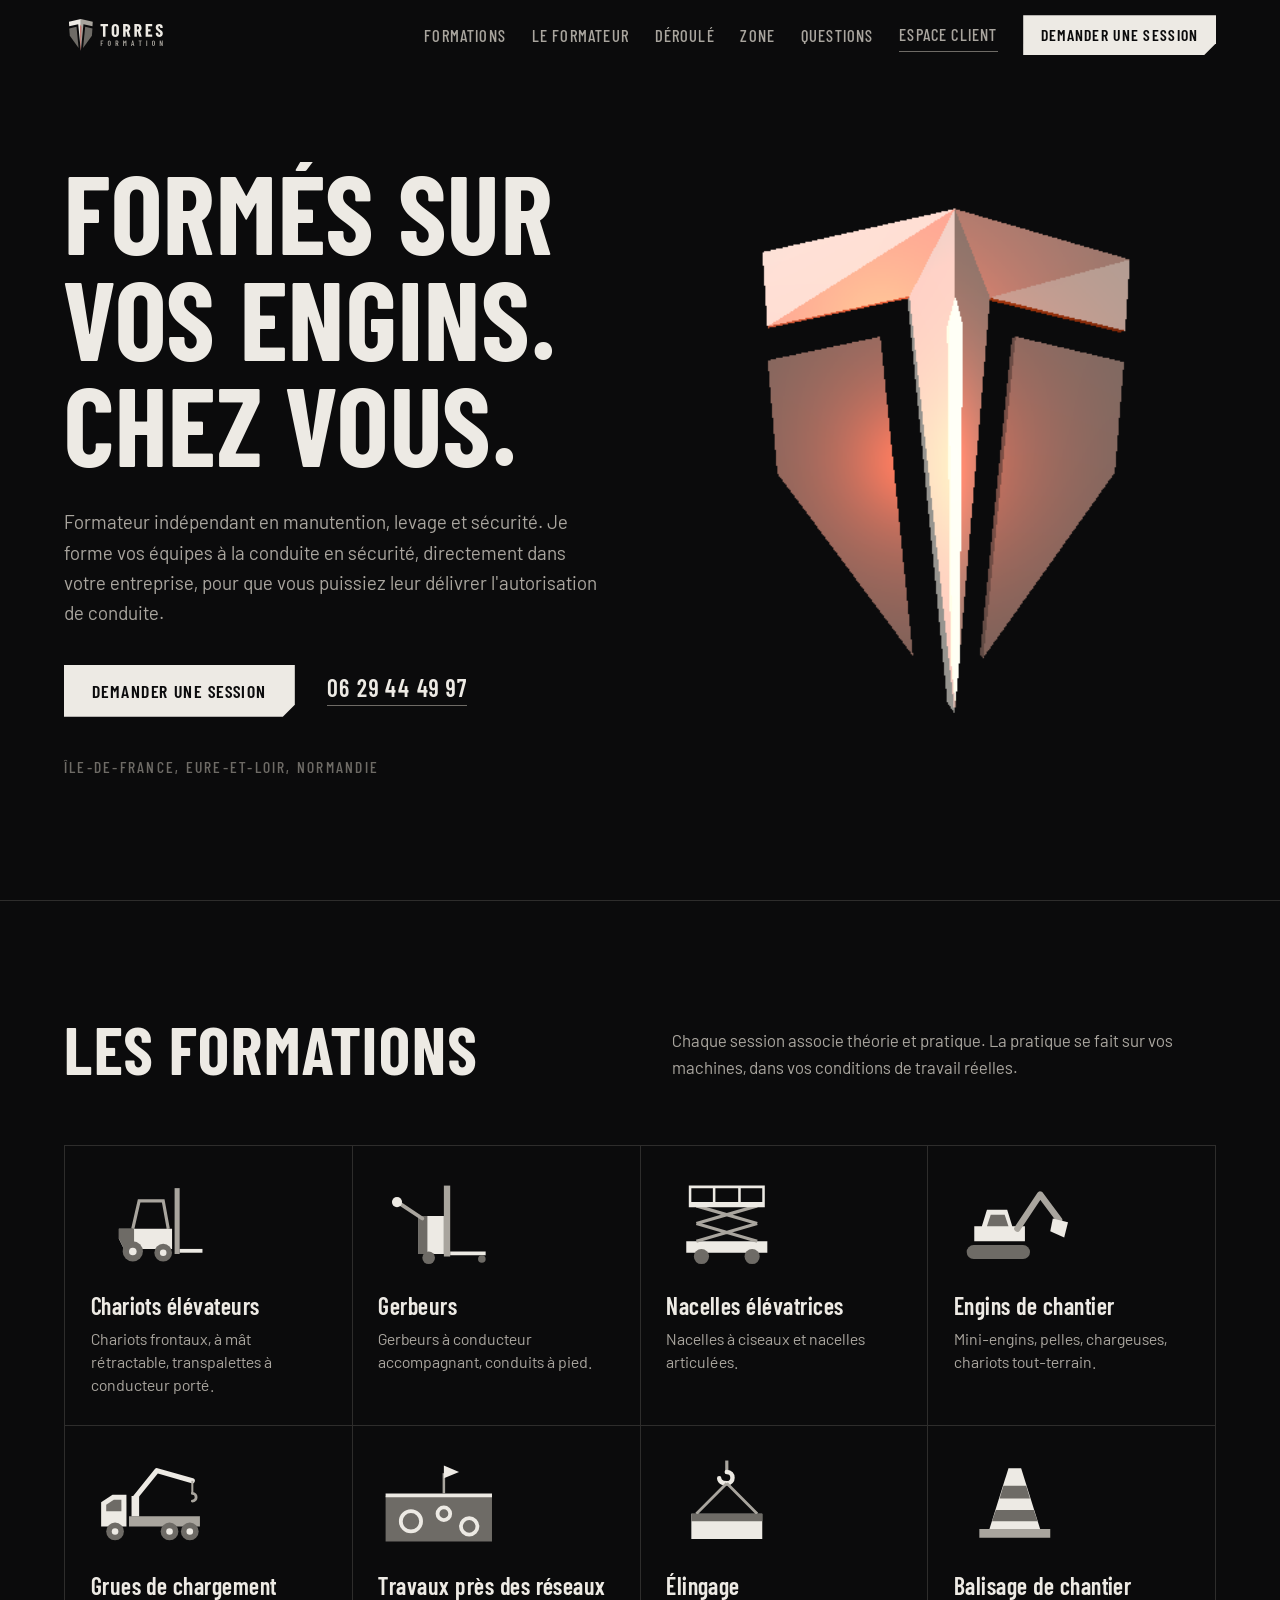
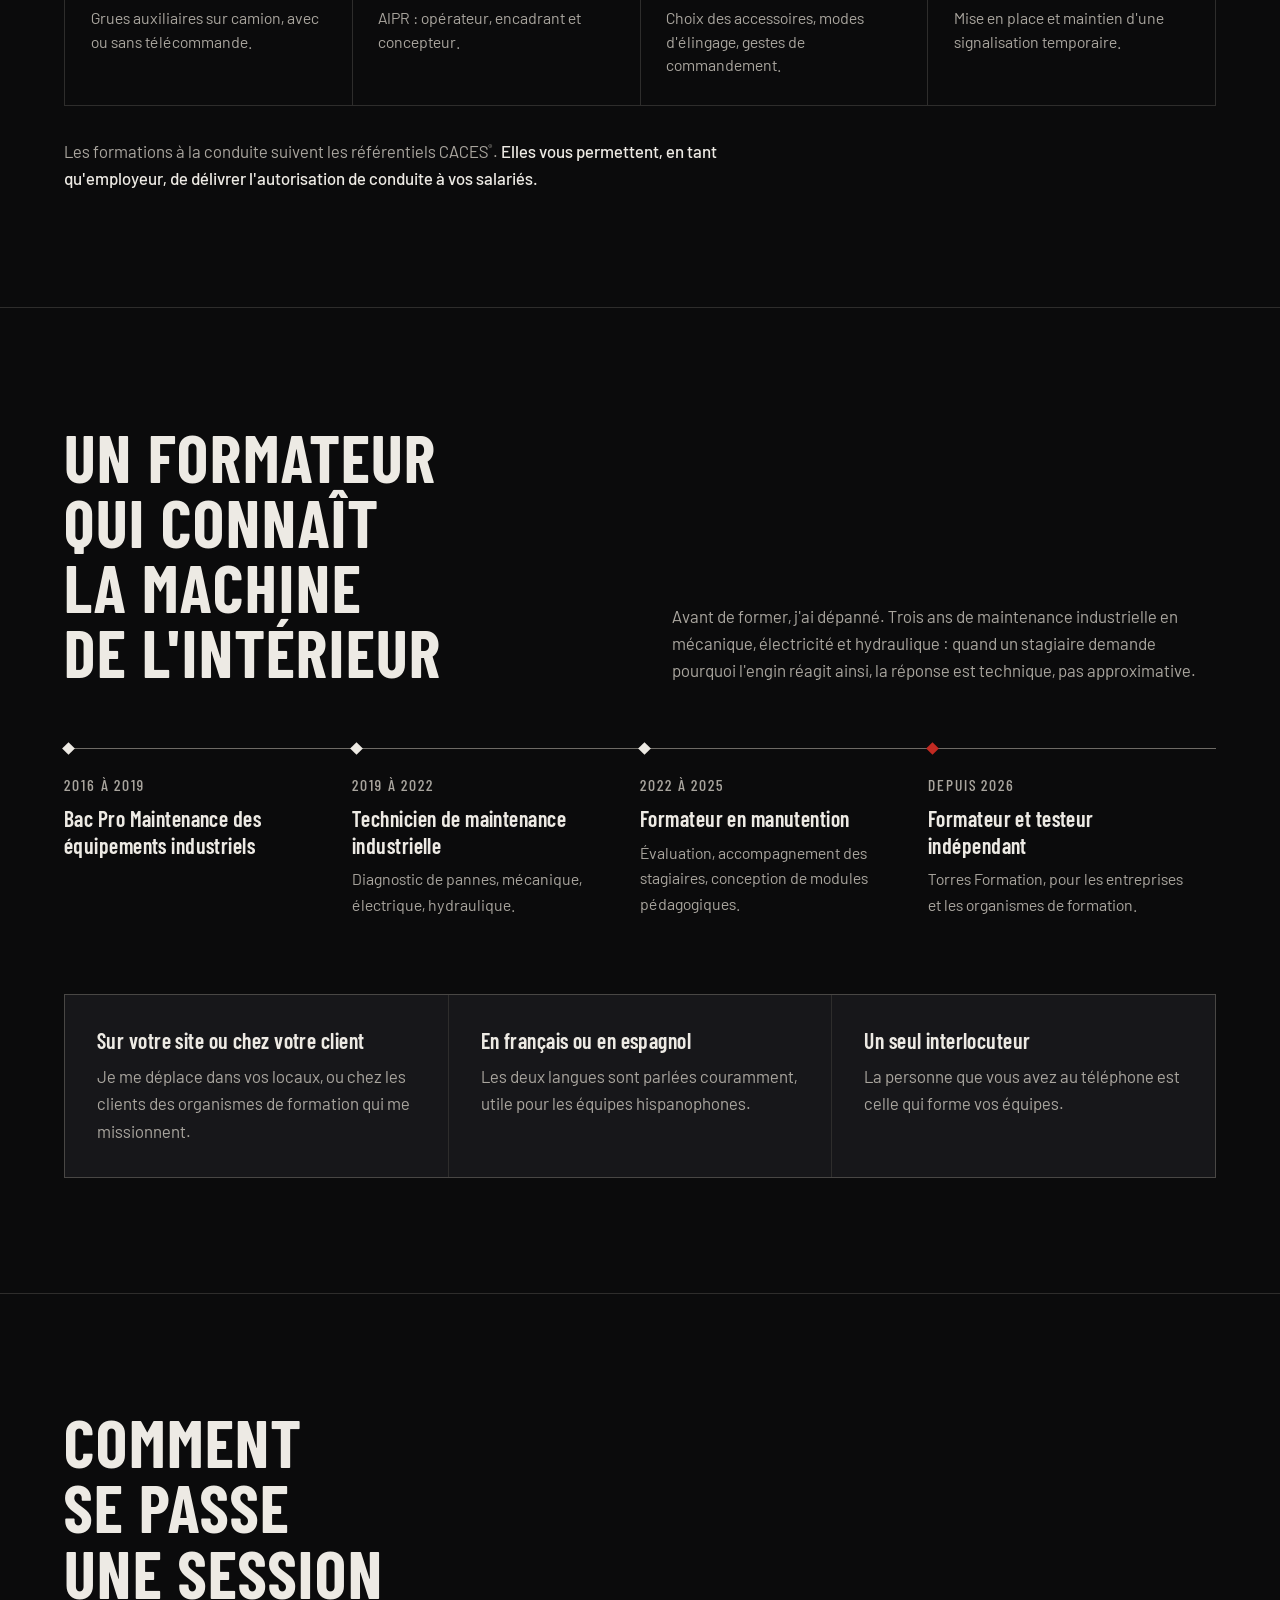
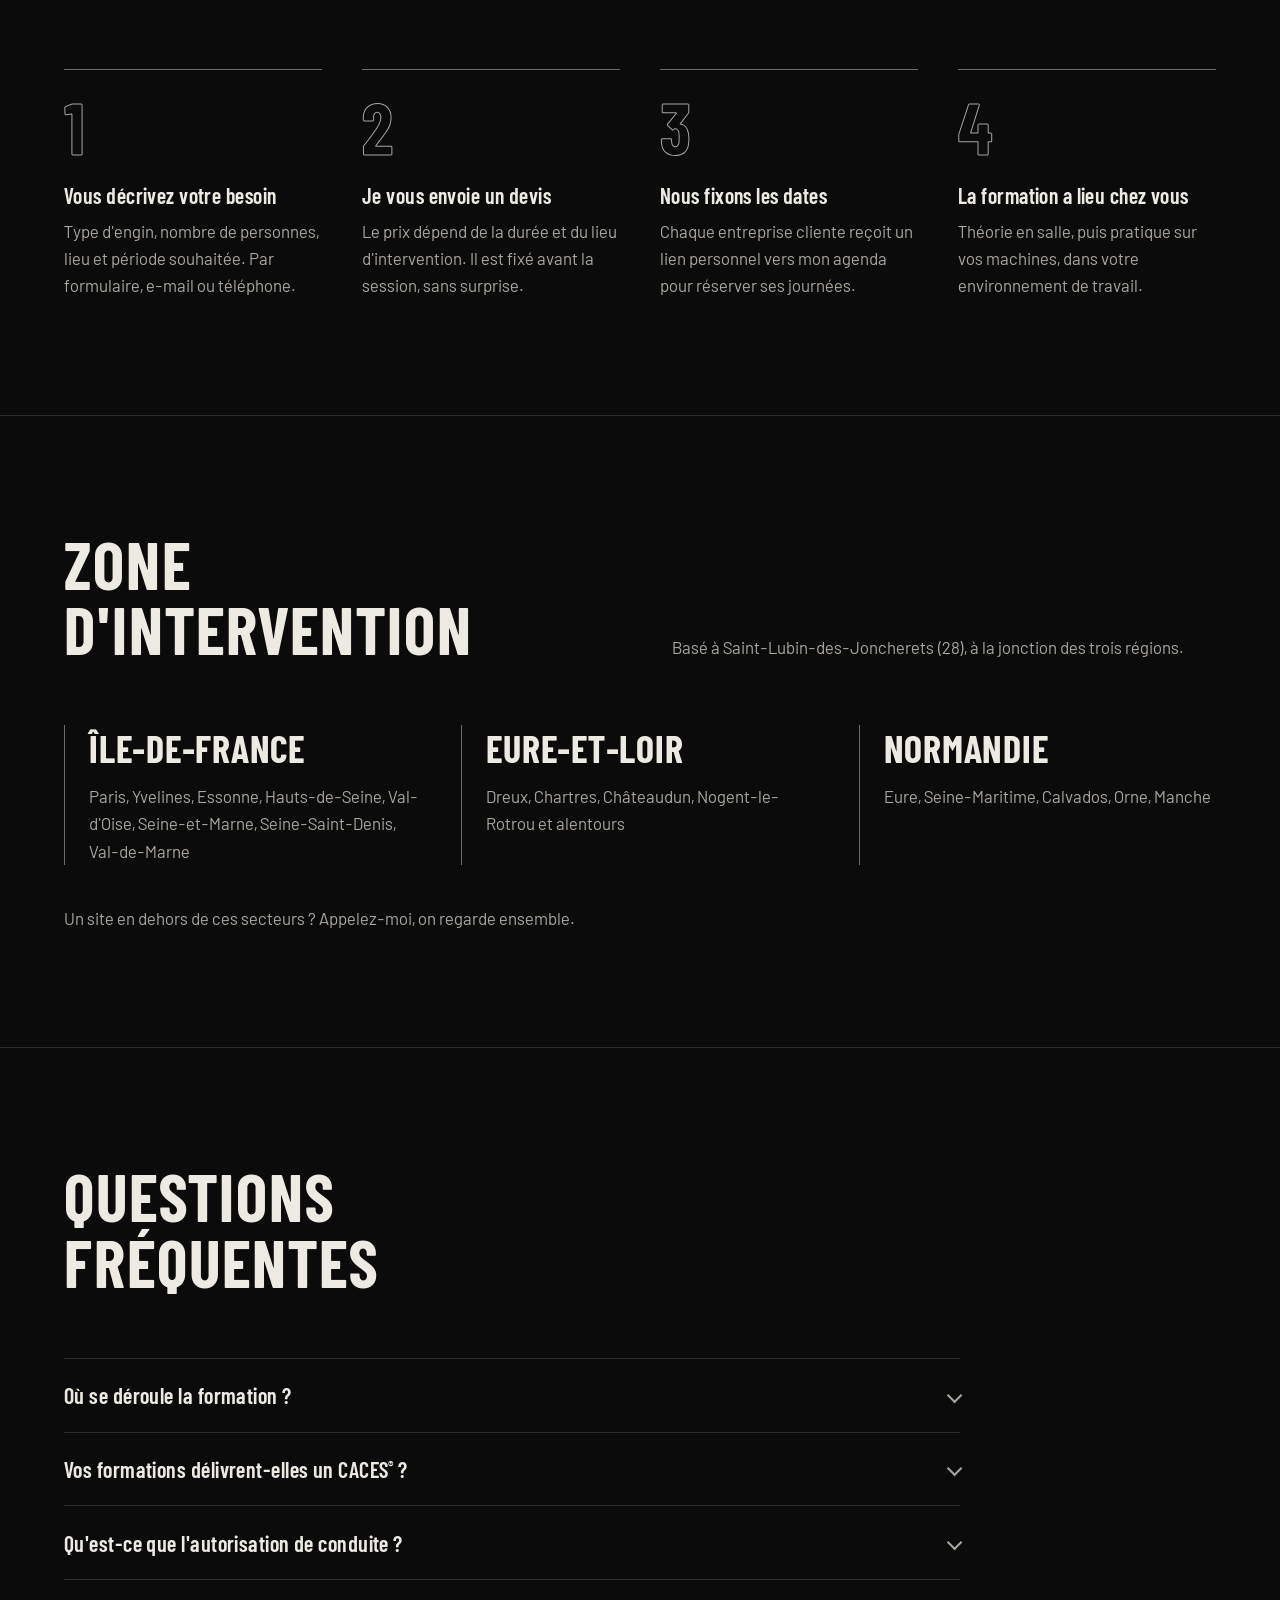
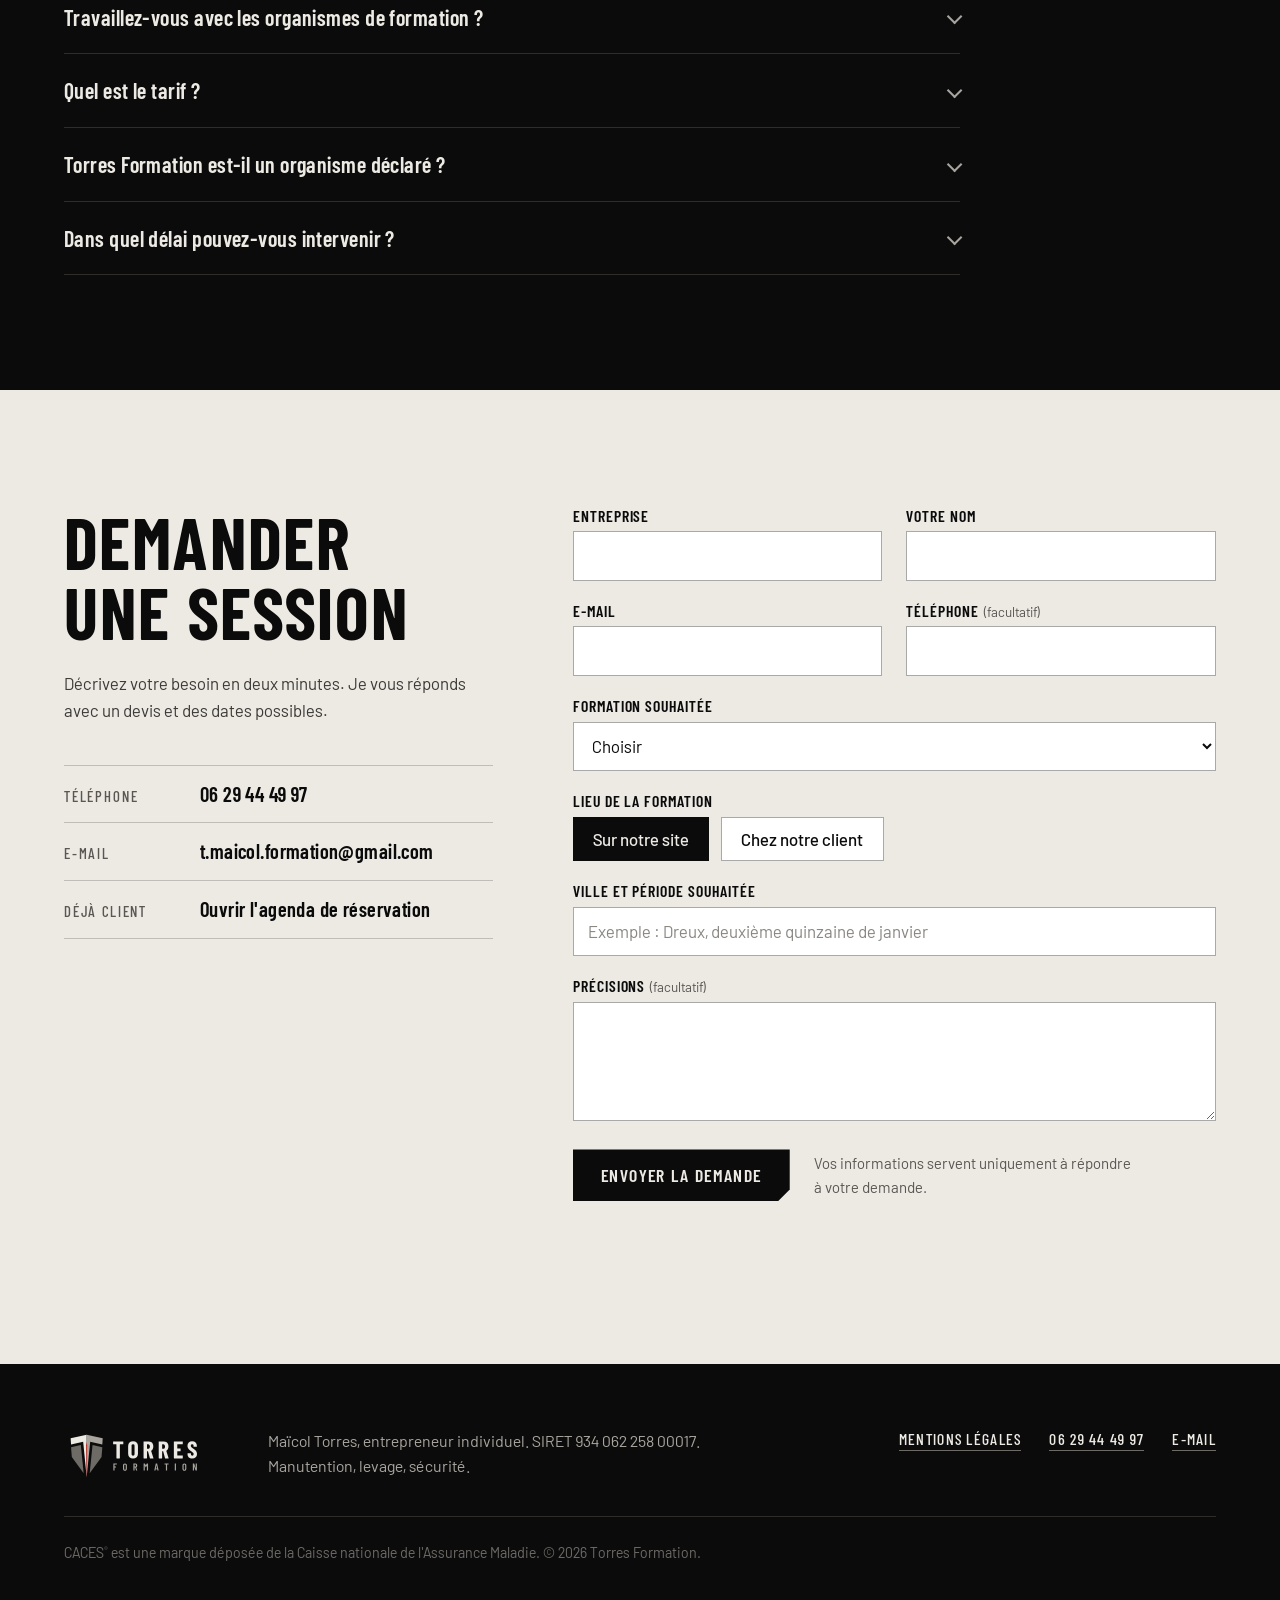
==== index.html @ 6a071e37 "Add files via upload" ====
<!DOCTYPE html>
<html lang="fr">
<head>
<meta charset="utf-8">
<meta name="viewport" content="width=device-width, initial-scale=1">
<title>Torres Formation | Formation à la conduite d'engins en sécurité, en entreprise</title>
<meta name="description" content="Maïcol Torres, formateur indépendant. Formation à la conduite d'engins en sécurité dans votre entreprise, pour délivrer l'autorisation de conduite à vos salariés. AIPR, élingage. Île-de-France, Eure-et-Loir, Normandie.">
<meta name="theme-color" content="#0B0B0C">
<link rel="canonical" href="https://torresformation.github.io/">
<meta property="og:type" content="website">
<meta property="og:locale" content="fr_FR">
<meta property="og:title" content="Torres Formation | Conduite d'engins en sécurité, AIPR et élingage en entreprise">
<meta property="og:description" content="Formateur indépendant. Vos équipes formées sur vos engins, dans vos locaux.">
<meta property="og:url" content="https://torresformation.github.io/">
<meta property="og:image" content="https://torresformation.github.io/assets/partage.png">
<meta name="twitter:card" content="summary_large_image">
<link rel="icon" href="assets/favicon.ico" sizes="any">
<link rel="icon" type="image/png" sizes="32x32" href="assets/favicon-32.png">
<link rel="icon" type="image/png" sizes="192x192" href="assets/favicon-192.png">
<link rel="apple-touch-icon" href="assets/apple-touch-icon.png">
<link rel="preload" href="assets/fonts/BarlowCondensed-Bold.woff2" as="font" type="font/woff2" crossorigin>
<link rel="preload" href="assets/fonts/Barlow-Regular.woff2" as="font" type="font/woff2" crossorigin>
<link rel="stylesheet" href="css/style.css">
<script type="application/ld+json">
{
  "@context": "https://schema.org",
  "@type": "ProfessionalService",
  "name": "Torres Formation",
  "description": "Formation à la conduite d'engins en sécurité, AIPR et élingage, en entreprise, par un formateur indépendant.",
  "url": "https://torresformation.github.io/",
  "image": "https://torresformation.github.io/assets/partage.png",
  "telephone": "+33629444997",
  "email": "t.maicol.formation@gmail.com",
  "founder": { "@type": "Person", "name": "Maïcol Torres" },
  "address": { "@type": "PostalAddress", "addressLocality": "Saint-Lubin-des-Joncherets", "postalCode": "28350", "addressCountry": "FR" },
  "areaServed": ["Île-de-France", "Eure-et-Loir", "Normandie"],
  "knowsLanguage": ["fr", "es"]
}
</script>
</head>
<body>
<a class="skip" href="#contenu">Aller au contenu</a>
<div class="fil" aria-hidden="true"><span class="fil__trait"></span></div>

<header class="entete" id="entete">
  <a class="entete__logo" href="#accueil" aria-label="Torres Formation, retour en haut">
    <img src="assets/logo-horizontal.svg" alt="Torres Formation" width="716" height="286">
  </a>
  <button class="entete__menu" id="bouton-menu" aria-expanded="false" aria-controls="navigation">
    <span class="entete__menu-traits" aria-hidden="true"></span>
    <span class="visuellement-cache">Menu</span>
  </button>
  <nav class="navigation" id="navigation" aria-label="Navigation principale">
    <a href="#formations">Formations</a>
    <a href="#parcours">Le formateur</a>
    <a href="#deroule">Déroulé</a>
    <a href="#zone">Zone</a>
    <a href="#questions">Questions</a>
    <a class="navigation__client" href="https://torresformation.github.io/agenda/">Espace client</a>
    <a class="bouton bouton--petit" href="#reserver">Demander une session</a>
  </nav>
</header>

<main id="contenu">

<section class="accueil" id="accueil">
  <div class="accueil__texte">
    <h1 class="accueil__titre">
      <span class="ligne"><span>Formés sur</span></span>
      <span class="ligne"><span>vos engins.</span></span>
      <span class="ligne"><span>Chez vous.</span></span>
    </h1>
    <p class="accueil__chapo">Formateur indépendant en manutention, levage et sécurité. Je forme vos équipes à la conduite en sécurité, directement dans votre entreprise, pour que vous puissiez leur délivrer l'autorisation de conduite.</p>
    <div class="accueil__actions">
      <a class="bouton" href="#reserver">Demander une session</a>
      <a class="lien-tel" href="tel:+33629444997">06 29 44 49 97</a>
    </div>
    <p class="accueil__zone">Île-de-France, Eure-et-Loir, Normandie</p>
  </div>
  <div class="accueil__visuel" id="visuel">
    <img class="accueil__affiche" src="assets/logo-symbole.svg" alt="" width="232" height="286">
    <canvas class="accueil__scene" id="scene" aria-hidden="true"></canvas>
  </div>
</section>

<section class="bloc" id="formations">
  <div class="bloc__tete">
    <h2>Les formations</h2>
    <p>Chaque session associe théorie et pratique. La pratique se fait sur vos machines, dans vos conditions de travail réelles.</p>
  </div>
  <ul class="engins">
    <li class="engin"><svg viewBox="0 0 96 72" aria-hidden="true" focusable="false"><path fill="#A9A59E" d="M66 8h4v52h-4z"/><path fill="#EDEAE4" d="M70 56h18v3H70z"/><path fill="none" stroke="#A9A59E" stroke-width="2.5" d="M33 40l5-22h19l4 22"/><path fill="#EDEAE4" d="M22 40h42v16H26l-4-8z"/><path fill="#6E6B66" d="M22 40h12v16h-8l-4-8z"/><circle cx="33" cy="58" r="8" fill="#6E6B66"/><circle cx="33" cy="58" r="3" fill="#EDEAE4"/><circle cx="57" cy="59" r="7" fill="#6E6B66"/><circle cx="57" cy="59" r="2.6" fill="#EDEAE4"/></svg><h3>Chariots élévateurs</h3><p>Chariots frontaux, à mât rétractable, transpalettes à conducteur porté.</p></li>
    <li class="engin"><svg viewBox="0 0 96 72" aria-hidden="true" focusable="false"><path fill="#A9A59E" d="M52 6h5v56h-5z"/><path fill="#EDEAE4" d="M57 58h28v3H57z"/><path fill="#EDEAE4" d="M32 30h20v30H32z"/><path fill="#6E6B66" d="M32 30h7v30h-7z"/><path fill="none" stroke="#A9A59E" stroke-width="3" stroke-linecap="round" d="M35 32L17 20"/><circle cx="15" cy="19" r="4" fill="#EDEAE4"/><circle cx="40" cy="63" r="5" fill="#6E6B66"/><circle cx="82" cy="64" r="3" fill="#6E6B66"/></svg><h3>Gerbeurs</h3><p>Gerbeurs à conducteur accompagnant, conduits à pied.</p></li>
    <li class="engin"><svg viewBox="0 0 96 72" aria-hidden="true" focusable="false"><path fill="#EDEAE4" d="M16 50h64v9H16z"/><circle cx="28" cy="62" r="6" fill="#6E6B66"/><circle cx="68" cy="62" r="6" fill="#6E6B66"/><path fill="none" stroke="#A9A59E" stroke-width="2.5" d="M24 50l48-14M72 50L24 36M24 36l48-14M72 36L24 22"/><path fill="#EDEAE4" d="M18 19h60v4H18z"/><path fill="none" stroke="#EDEAE4" stroke-width="2" d="M19 19V7h58v12M38 7v12M58 7v12"/></svg><h3>Nacelles élévatrices</h3><p>Nacelles à ciseaux et nacelles articulées.</p></li>
    <li class="engin"><svg viewBox="0 0 96 72" aria-hidden="true" focusable="false"><rect x="10" y="53" width="50" height="11" rx="5.5" fill="#6E6B66"/><path fill="#EDEAE4" d="M16 50h40V38H46l-4-13H26l-4 13h-6z"/><path fill="#6E6B66" d="M29 29h11l3 9H26z"/><path fill="none" stroke="#A9A59E" stroke-width="5" stroke-linejoin="round" stroke-linecap="round" d="M50 40l18-27 15 20"/><path fill="#EDEAE4" d="M78 32l12 3-3 12-11-5z"/></svg><h3>Engins de chantier</h3><p>Mini-engins, pelles, chargeuses, chariots tout-terrain.</p></li>
    <li class="engin"><svg viewBox="0 0 96 72" aria-hidden="true" focusable="false"><path fill="#EDEAE4" d="M8 54V35l9-6h11v25z"/><path fill="#6E6B66" d="M12 37l6-4h6v9H12z"/><path fill="#A9A59E" d="M30 46h56v8H30z"/><circle cx="19" cy="58" r="7" fill="#6E6B66"/><circle cx="19" cy="58" r="2.6" fill="#EDEAE4"/><circle cx="62" cy="58" r="7" fill="#6E6B66"/><circle cx="62" cy="58" r="2.6" fill="#EDEAE4"/><circle cx="78" cy="58" r="7" fill="#6E6B66"/><circle cx="78" cy="58" r="2.6" fill="#EDEAE4"/><path fill="#EDEAE4" d="M32 30h6v16h-6z"/><path fill="none" stroke="#EDEAE4" stroke-width="4" stroke-linejoin="round" stroke-linecap="round" d="M35 31l17-21 28 8"/><path fill="none" stroke="#A9A59E" stroke-width="1.6" d="M80 18v10"/><path fill="none" stroke="#A9A59E" stroke-width="2.2" stroke-linecap="round" d="M80 28c4 0 4 6 0 6"/></svg><h3>Grues de chargement</h3><p>Grues auxiliaires sur camion, avec ou sans télécommande.</p></li>
    <li class="engin"><svg viewBox="0 0 96 72" aria-hidden="true" focusable="false"><path fill="#6E6B66" d="M6 30h84v36H6z"/><path fill="#EDEAE4" d="M6 28h84v3H6z"/><circle cx="26" cy="50" r="8" fill="none" stroke="#EDEAE4" stroke-width="3"/><circle cx="52" cy="44" r="5" fill="none" stroke="#EDEAE4" stroke-width="3"/><circle cx="72" cy="54" r="6.5" fill="none" stroke="#EDEAE4" stroke-width="3"/><path fill="none" stroke="#A9A59E" stroke-width="2" d="M52 28V12"/><path fill="#EDEAE4" d="M52 6l12 5-12 5z"/></svg><h3>Travaux près des réseaux</h3><p>AIPR : opérateur, encadrant et concepteur.</p></li>
    <li class="engin"><svg viewBox="0 0 96 72" aria-hidden="true" focusable="false"><path fill="none" stroke="#A9A59E" stroke-width="2.5" d="M48 2v9"/><path fill="none" stroke="#EDEAE4" stroke-width="3.5" stroke-linecap="round" d="M48 11c6 0 6 9 0 9s-6-4-6-4"/><path fill="none" stroke="#A9A59E" stroke-width="2.2" d="M48 20L24 44M48 20l24 24"/><path fill="#EDEAE4" d="M20 44h56v20H20z"/><path fill="#6E6B66" d="M20 44h56v6H20z"/></svg><h3>Élingage</h3><p>Choix des accessoires, modes d'élingage, gestes de commandement.</p></li>
    <li class="engin"><svg viewBox="0 0 96 72" aria-hidden="true" focusable="false"><path fill="#EDEAE4" d="M43 8h10l15 48H28z"/><path fill="#6E6B66" d="M39 22h18l3 10H36zM33 41h30l3 9H30z"/><path fill="#A9A59E" d="M20 56h56v7H20z"/></svg><h3>Balisage de chantier</h3><p>Mise en place et maintien d'une signalisation temporaire.</p></li>
  </ul>
  <p class="engins__note">Les formations à la conduite suivent les référentiels CACES<sup>®</sup>. <strong>Elles vous permettent, en tant qu'employeur, de délivrer l'autorisation de conduite à vos salariés.</strong></p>
</section>

<section class="bloc" id="parcours">
  <div class="bloc__tete">
    <h2>Un formateur qui connaît la machine de l'intérieur</h2>
    <p>Avant de former, j'ai dépanné. Trois ans de maintenance industrielle en mécanique, électricité et hydraulique : quand un stagiaire demande pourquoi l'engin réagit ainsi, la réponse est technique, pas approximative.</p>
  </div>
  <ol class="frise">
    <li><span class="frise__date">2016 à 2019</span><h3>Bac Pro Maintenance des équipements industriels</h3></li>
    <li><span class="frise__date">2019 à 2022</span><h3>Technicien de maintenance industrielle</h3><p>Diagnostic de pannes, mécanique, électrique, hydraulique.</p></li>
    <li><span class="frise__date">2022 à 2025</span><h3>Formateur en manutention</h3><p>Évaluation, accompagnement des stagiaires, conception de modules pédagogiques.</p></li>
    <li><span class="frise__date">Depuis 2026</span><h3>Formateur et testeur indépendant</h3><p>Torres Formation, pour les entreprises et les organismes de formation.</p></li>
  </ol>
  <ul class="atouts">
    <li><h3>Sur votre site ou chez votre client</h3><p>Je me déplace dans vos locaux, ou chez les clients des organismes de formation qui me missionnent.</p></li>
    <li><h3>En français ou en espagnol</h3><p>Les deux langues sont parlées couramment, utile pour les équipes hispanophones.</p></li>
    <li><h3>Un seul interlocuteur</h3><p>La personne que vous avez au téléphone est celle qui forme vos équipes.</p></li>
  </ul>
</section>

<section class="bloc" id="deroule">
  <div class="bloc__tete">
    <h2>Comment se passe une session</h2>
  </div>
  <ol class="etapes">
    <li><h3>Vous décrivez votre besoin</h3><p>Type d'engin, nombre de personnes, lieu et période souhaitée. Par formulaire, e-mail ou téléphone.</p></li>
    <li><h3>Je vous envoie un devis</h3><p>Le prix dépend de la durée et du lieu d'intervention. Il est fixé avant la session, sans surprise.</p></li>
    <li><h3>Nous fixons les dates</h3><p>Chaque entreprise cliente reçoit un lien personnel vers mon agenda pour réserver ses journées.</p></li>
    <li><h3>La formation a lieu chez vous</h3><p>Théorie en salle, puis pratique sur vos machines, dans votre environnement de travail.</p></li>
  </ol>
</section>

<section class="bloc" id="zone">
  <div class="bloc__tete">
    <h2>Zone d'intervention</h2>
    <p>Basé à Saint-Lubin-des-Joncherets (28), à la jonction des trois régions.</p>
  </div>
  <ul class="regions">
    <li><h3>Île-de-France</h3><p>Paris, Yvelines, Essonne, Hauts-de-Seine, Val-d'Oise, Seine-et-Marne, Seine-Saint-Denis, Val-de-Marne</p></li>
    <li><h3>Eure-et-Loir</h3><p>Dreux, Chartres, Châteaudun, Nogent-le-Rotrou et alentours</p></li>
    <li><h3>Normandie</h3><p>Eure, Seine-Maritime, Calvados, Orne, Manche</p></li>
  </ul>
  <p class="note">Un site en dehors de ces secteurs ? Appelez-moi, on regarde ensemble.</p>
</section>

<section class="bloc" id="questions">
  <div class="bloc__tete">
    <h2>Questions fréquentes</h2>
  </div>
  <div class="questions">
    <details>
      <summary><span>Où se déroule la formation ?</span></summary>
      <p>Dans votre entreprise ou chez votre client. Il faut une salle pour la théorie, et les engins concernés avec une zone d'évolution pour la pratique.</p>
    </details>
    <details>
      <summary><span>Vos formations délivrent-elles un CACES<sup>®</sup> ?</span></summary>
      <p>Non. Mes formations en entreprise suivent les référentiels CACES<sup>®</sup> et vous permettent de délivrer l'autorisation de conduite. Le CACES<sup>®</sup> lui-même se passe dans un centre de formation certifié, où j'interviens aussi comme testeur.</p>
    </details>
    <details>
      <summary><span>Qu'est-ce que l'autorisation de conduite ?</span></summary>
      <p>C'est le document par lequel l'employeur autorise un salarié à conduire un engin dans l'entreprise. Il la délivre après une formation adaptée, la vérification de l'aptitude médicale et la connaissance des lieux et des consignes du site.</p>
    </details>
    <details>
      <summary><span>Travaillez-vous avec les organismes de formation ?</span></summary>
      <p>Oui. J'interviens en sous-traitance pour des centres de formation, dans leurs locaux ou chez leurs clients.</p>
    </details>
    <details>
      <summary><span>Quel est le tarif ?</span></summary>
      <p>Chaque session fait l'objet d'un devis, établi selon la durée et la distance. Décrivez votre besoin, je vous réponds avec un prix précis.</p>
    </details>
    <details>
      <summary><span>Torres Formation est-il un organisme déclaré ?</span></summary>
      <p>Oui, l'activité de formation est déclarée auprès de la DREETS. Le numéro de déclaration d'activité figure sur chaque devis et chaque convention.</p>
    </details>
    <details>
      <summary><span>Dans quel délai pouvez-vous intervenir ?</span></summary>
      <p>Cela dépend de l'agenda. En cas d'urgence, appelez directement : une date peut parfois se libérer d'un jour à l'autre.</p>
    </details>
  </div>
</section>

<section class="reserver" id="reserver">
  <div class="reserver__intro">
    <h2>Demander une session</h2>
    <p>Décrivez votre besoin en deux minutes. Je vous réponds avec un devis et des dates possibles.</p>
    <ul class="coordonnees">
      <li><span>Téléphone</span><a href="tel:+33629444997">06 29 44 49 97</a></li>
      <li><span>E-mail</span><a href="mailto:t.maicol.formation@gmail.com">t.maicol.formation@gmail.com</a></li>
      <li><span>Déjà client</span><a href="https://torresformation.github.io/agenda/">Ouvrir l'agenda de réservation</a></li>
    </ul>
  </div>
  <form class="formulaire" id="formulaire" novalidate>
    <div class="champ">
      <label for="f-entreprise">Entreprise</label>
      <input id="f-entreprise" name="entreprise" type="text" autocomplete="organization" required>
    </div>
    <div class="champ">
      <label for="f-nom">Votre nom</label>
      <input id="f-nom" name="nom" type="text" autocomplete="name" required>
    </div>
    <div class="champ">
      <label for="f-email">E-mail</label>
      <input id="f-email" name="email" type="email" autocomplete="email" required>
    </div>
    <div class="champ">
      <label for="f-tel">Téléphone <small>(facultatif)</small></label>
      <input id="f-tel" name="telephone" type="tel" autocomplete="tel">
    </div>
    <div class="champ champ--large">
      <label for="f-formation">Formation souhaitée</label>
      <select id="f-formation" name="formation" required>
        <option value="" selected disabled>Choisir</option>
        <option>Engins de chantier</option>
        <option>Gerbeurs à conducteur accompagnant</option>
        <option>Nacelles élévatrices</option>
        <option>Chariots élévateurs</option>
        <option>Grues de chargement</option>
        <option>AIPR</option>
        <option>Élingage</option>
        <option>Balisage et signalisation</option>
        <option>Plusieurs formations ou autre besoin</option>
      </select>
    </div>
    <fieldset class="champ champ--large choix">
      <legend>Lieu de la formation</legend>
      <label><input type="radio" name="lieu" value="Sur notre site" checked><span>Sur notre site</span></label>
      <label><input type="radio" name="lieu" value="Chez notre client"><span>Chez notre client</span></label>
    </fieldset>
    <div class="champ champ--large">
      <label for="f-periode">Ville et période souhaitée</label>
      <input id="f-periode" name="periode" type="text" placeholder="Exemple : Dreux, deuxième quinzaine de janvier">
    </div>
    <div class="champ champ--large">
      <label for="f-message">Précisions <small>(facultatif)</small></label>
      <textarea id="f-message" name="message" rows="4"></textarea>
    </div>
    <input class="pot" type="text" name="_honey" tabindex="-1" autocomplete="off" aria-hidden="true">
    <div class="champ champ--large formulaire__bas">
      <button class="bouton bouton--sombre" type="submit">Envoyer la demande</button>
      <p class="formulaire__info">Vos informations servent uniquement à répondre à votre demande.</p>
    </div>
    <p class="formulaire__etat" id="etat" role="status" aria-live="polite"></p>
  </form>
</section>

</main>

<footer class="pied">
  <img src="assets/logo-horizontal.svg" alt="Torres Formation" width="716" height="286" loading="lazy">
  <p>Maïcol Torres, entrepreneur individuel. SIRET 934 062 258 00017.<br>Manutention, levage, sécurité.</p>
  <p class="pied__liens"><a href="mentions-legales.html">Mentions légales</a><a href="tel:+33629444997">06 29 44 49 97</a><a href="mailto:t.maicol.formation@gmail.com">E-mail</a></p>
  <p class="pied__note">CACES<sup>®</sup> est une marque déposée de la Caisse nationale de l'Assurance Maladie. © <span id="annee">2026</span> Torres Formation.</p>
</footer>

<script src="js/main.js" defer></script>
<script type="module" src="js/bouclier.js"></script>
</body>
</html>
---- css/style.css ----
/* Torres Formation — charte graphique v1.0 */
@font-face{font-family:"Barlow Condensed";font-weight:700;font-display:swap;src:url("../assets/fonts/BarlowCondensed-Bold.woff2") format("woff2")}
@font-face{font-family:"Barlow Condensed";font-weight:600;font-display:swap;src:url("../assets/fonts/BarlowCondensed-SemiBold.woff2") format("woff2")}
@font-face{font-family:"Barlow Condensed";font-weight:500;font-display:swap;src:url("../assets/fonts/BarlowCondensed-Medium.woff2") format("woff2")}
@font-face{font-family:"Barlow";font-weight:400;font-display:swap;src:url("../assets/fonts/Barlow-Regular.woff2") format("woff2")}
@font-face{font-family:"Barlow";font-weight:500;font-display:swap;src:url("../assets/fonts/Barlow-Medium.woff2") format("woff2")}

:root{
  --noir:#0B0B0C; --anthracite:#17171A; --pierre:#6E6B66; --acier:#A9A59E; --os:#EDEAE4; --rouge:#C22A22;
  --titres:"Barlow Condensed","Arial Narrow",sans-serif;
  --texte:"Barlow",system-ui,sans-serif;
  --marge:clamp(1.25rem,5vw,4.5rem);
  --filet:rgba(169,165,158,.22);
  --facette:polygon(0 0,100% 0,100% calc(100% - 12px),calc(100% - 12px) 100%,0 100%);
}
*,*::before,*::after{box-sizing:border-box}
html{scroll-behavior:smooth;scroll-padding-top:5rem;-webkit-text-size-adjust:100%}
body{margin:0;background:var(--noir);color:var(--os);font:400 1.0625rem/1.6 var(--texte);-webkit-font-smoothing:antialiased;overflow-x:hidden}
img{max-width:100%;height:auto;display:block}
a{color:inherit}
h1,h2,h3,p,ul,ol{margin:0}
ul,ol{padding:0;list-style:none}
h1,h2{font-family:var(--titres);font-weight:700;text-transform:uppercase;letter-spacing:.03em;line-height:.98;text-wrap:balance}
h3{font:600 1.375rem/1.2 var(--titres);letter-spacing:.02em}
sup{font-size:.55em;line-height:0}
:focus-visible{outline:2px solid var(--rouge);outline-offset:3px}
::selection{background:var(--os);color:var(--noir)}
.visuellement-cache{position:absolute;width:1px;height:1px;overflow:hidden;clip-path:inset(50%);white-space:nowrap}
.skip{position:absolute;left:-999px;top:0;background:var(--os);color:var(--noir);padding:.75rem 1rem;z-index:100}
.skip:focus{left:0}

/* Fil rouge : progression de lecture */
.fil{position:fixed;left:0;top:0;bottom:0;width:2px;z-index:60;pointer-events:none}
.fil__trait{display:block;width:100%;height:100%;background:var(--rouge);transform:scaleY(0);will-change:transform;transform-origin:top}

/* Boutons */
.bouton{display:inline-flex;align-items:center;justify-content:center;min-height:3.25rem;padding:.75rem 1.75rem;background:var(--os);color:var(--noir);font:600 1.125rem/1 var(--titres);letter-spacing:.08em;text-transform:uppercase;text-decoration:none;border:0;cursor:pointer;clip-path:var(--facette);transition:background-color .2s,transform .2s}
.bouton:hover{background:#fff}
.bouton:active{transform:translateY(1px)}
.bouton--petit{min-height:2.5rem;padding:.5rem 1.1rem;font-size:1rem}
.bouton--sombre{background:var(--noir);color:var(--os)}
.bouton--sombre:hover{background:var(--anthracite)}
.bouton[disabled]{opacity:.55;cursor:progress}

/* En-tête */
.entete{position:fixed;inset:0 0 auto 0;z-index:50;display:flex;align-items:center;justify-content:space-between;gap:1.5rem;padding:.9rem var(--marge);transition:background-color .3s,border-color .3s;border-bottom:1px solid transparent}
.entete.est-defile{background:rgba(11,11,12,.94);border-color:var(--filet)}
.entete__logo img{height:2.6rem;width:auto}
.navigation{display:flex;align-items:center;gap:clamp(1rem,2vw,2rem)}
.navigation a:not(.bouton){font:500 1.0625rem/1 var(--titres);letter-spacing:.07em;text-transform:uppercase;text-decoration:none;color:var(--acier);padding:.5rem 0;transition:color .2s}
.navigation a:not(.bouton):hover{color:var(--os)}
.navigation .navigation__client{color:var(--os);border-bottom:1px solid var(--pierre)}
.entete__menu{display:none;width:3rem;height:3rem;background:none;border:0;color:var(--os);cursor:pointer;padding:0}
.entete__menu-traits,.entete__menu-traits::before{display:block;width:1.6rem;height:2px;background:currentColor;margin:0 auto;transition:transform .25s}
.entete__menu-traits::before{content:"";transform:translateY(7px)}
.entete__menu[aria-expanded="true"] .entete__menu-traits{transform:translateY(3.5px) rotate(45deg)}
.entete__menu[aria-expanded="true"] .entete__menu-traits::before{transform:rotate(-90deg)}

/* Accueil */
.accueil{position:relative;min-height:100svh;display:grid;grid-template-columns:minmax(0,1.05fr) minmax(0,.95fr);align-items:center;gap:2rem;padding:6.5rem var(--marge) 4rem}
.accueil__titre{font-size:clamp(3.4rem,8.6vw,8.25rem);letter-spacing:.015em;line-height:.9}
.ligne{display:block;overflow:hidden;padding-bottom:.06em}
.ligne>span{display:block;transform:translateY(105%);animation:monte .9s cubic-bezier(.2,.75,.2,1) forwards}
.ligne:nth-child(2)>span{animation-delay:.09s}
.ligne:nth-child(3)>span{animation-delay:.18s}
@keyframes monte{to{transform:none}}
.accueil__chapo{max-width:34rem;margin-top:1.75rem;font-size:1.1875rem;color:var(--acier)}
.accueil__actions{display:flex;flex-wrap:wrap;align-items:center;gap:1.5rem 2rem;margin-top:2.25rem}
.lien-tel{font:600 1.5rem/1 var(--titres);letter-spacing:.06em;text-decoration:none;border-bottom:1px solid var(--pierre);padding-bottom:.3rem;transition:border-color .2s}
.lien-tel:hover{border-color:var(--os)}
.accueil__zone{margin-top:2.5rem;font:500 1rem/1.3 var(--titres);letter-spacing:.14em;text-transform:uppercase;color:var(--pierre)}
.accueil__chapo,.accueil__actions,.accueil__zone{opacity:0;animation:parait .8s .45s ease forwards}
@keyframes parait{to{opacity:1}}
.accueil__visuel{position:relative;height:min(78svh,46rem);min-height:22rem}
.accueil__affiche,.accueil__scene{position:absolute;inset:0;width:100%;height:100%}
.accueil__affiche{object-fit:contain;padding:8%;transition:opacity .6s}
.accueil__scene{opacity:0;transition:opacity .8s;touch-action:pan-y}
.accueil__visuel.est-3d .accueil__scene{opacity:1}
.accueil__visuel.est-3d .accueil__affiche{opacity:0}

/* Blocs */
.bloc{padding:clamp(4.5rem,9vw,8.5rem) var(--marge);border-top:1px solid var(--filet)}
.bloc__tete{display:grid;grid-template-columns:minmax(0,1fr) minmax(0,1fr);gap:1.5rem 4rem;align-items:end;margin-bottom:clamp(2.5rem,5vw,4.5rem)}
.bloc__tete h2{font-size:clamp(2.4rem,5.2vw,4.75rem);max-width:14ch}
.bloc__tete p{max-width:36rem;color:var(--acier)}
.note{margin-top:2.5rem;color:var(--acier)}

/* Catalogue */
.engins{display:grid;grid-template-columns:repeat(4,minmax(0,1fr));border-top:1px solid var(--filet);border-left:1px solid var(--filet)}
.engin{position:relative;padding:2rem 1.6rem 1.8rem;border-right:1px solid var(--filet);border-bottom:1px solid var(--filet);transition:background .3s ease}
.engin:hover{background:var(--anthracite)}
.engin::before{content:"";position:absolute;left:0;top:-1px;width:100%;height:1px;background:var(--rouge);transform:scaleX(0);transform-origin:left;transition:transform .45s cubic-bezier(.2,.75,.2,1)}
.engin:hover::before{transform:scaleX(1)}
.engin svg{display:block;width:7.6rem;height:5.7rem;margin-bottom:1.4rem;transition:transform .45s cubic-bezier(.2,.75,.2,1)}
.engin:hover svg{transform:translateX(.4rem)}
.engin h3{font:600 1.5rem/1.15 var(--titres);letter-spacing:.02em}
.engin p{color:var(--acier);margin-top:.45rem;font-size:1rem;line-height:1.45}
.engins__note{margin-top:2rem;max-width:44rem;color:var(--acier)}
.engins__note strong{color:var(--os);font-weight:500}

/* Parcours */
.frise{display:grid;grid-template-columns:repeat(4,minmax(0,1fr));border-top:1px solid var(--pierre)}
.frise li{position:relative;padding:1.75rem 1.5rem 0 0}
.frise li::before{content:"";position:absolute;top:-5px;left:0;width:9px;height:9px;background:var(--os);transform:rotate(45deg)}
.frise li:last-child::before{background:var(--rouge)}
.frise__date{display:block;font:500 1rem/1 var(--titres);letter-spacing:.12em;text-transform:uppercase;color:var(--acier);margin-bottom:.75rem}
.frise p{color:var(--acier);margin-top:.5rem;font-size:1rem}
.atouts{display:grid;grid-template-columns:repeat(3,minmax(0,1fr));gap:1px;background:var(--filet);margin-top:clamp(3rem,6vw,5rem);border:1px solid var(--filet)}
.atouts li{background:var(--anthracite);padding:2rem}
.atouts p{color:var(--acier);margin-top:.6rem}

/* Étapes */
.etapes{counter-reset:etape;display:grid;grid-template-columns:repeat(4,minmax(0,1fr));gap:2.5rem}
.etapes li{counter-increment:etape;border-top:1px solid var(--pierre);padding-top:1.25rem}
.etapes li::before{content:counter(etape);display:block;font:700 4.5rem/1 var(--titres);color:transparent;-webkit-text-stroke:1px var(--acier);margin-bottom:1.25rem}
.etapes p{color:var(--acier);margin-top:.6rem}

/* Zone */
.regions{display:grid;grid-template-columns:repeat(3,minmax(0,1fr));gap:2.5rem}
.regions li{border-left:1px solid var(--pierre);padding-left:1.5rem}
.regions h3{font-size:clamp(1.75rem,3vw,2.5rem);font-weight:700;text-transform:uppercase}
.regions p{color:var(--acier);margin-top:.75rem}

/* Questions */
.questions{max-width:56rem;border-top:1px solid var(--filet)}
.questions details{border-bottom:1px solid var(--filet)}
.questions summary{display:flex;justify-content:space-between;align-items:center;gap:1.5rem;padding:1.4rem 0;font:600 1.4rem/1.25 var(--titres);letter-spacing:.02em;cursor:pointer;list-style:none}
.questions summary::-webkit-details-marker{display:none}
.questions summary::after{content:"";flex:none;width:.7rem;height:.7rem;border-right:2px solid var(--acier);border-bottom:2px solid var(--acier);transform:rotate(45deg);transition:transform .25s}
.questions details[open] summary::after{transform:rotate(-135deg)}
.questions details p{max-width:44rem;padding:0 0 1.6rem;color:var(--acier)}

/* Réserver : fond os */
.reserver{display:grid;grid-template-columns:minmax(0,.8fr) minmax(0,1.2fr);gap:3rem 5rem;padding:clamp(4.5rem,9vw,8.5rem) var(--marge);background:var(--os);color:var(--noir)}
.reserver h2{font-size:clamp(2.6rem,5.6vw,5rem)}
.reserver__intro>p{margin-top:1.5rem;max-width:26rem;color:#3d3b38}
.coordonnees{margin-top:2.5rem;border-top:1px solid rgba(11,11,12,.2)}
.coordonnees li{display:grid;grid-template-columns:7.5rem minmax(0,1fr);gap:1rem;align-items:baseline;padding:1rem 0;border-bottom:1px solid rgba(11,11,12,.2)}
.coordonnees span{font:500 .95rem/1 var(--titres);letter-spacing:.12em;text-transform:uppercase;color:#5a5753}
.coordonnees a{font:600 1.3rem/1.2 var(--titres);letter-spacing:.02em;text-decoration:none;overflow-wrap:anywhere}
.coordonnees a:hover{text-decoration:underline;text-underline-offset:.25em}
.formulaire{display:grid;grid-template-columns:1fr 1fr;gap:1.25rem 1.5rem;align-content:start}
.champ{display:flex;flex-direction:column;gap:.4rem;min-width:0;border:0;padding:0;margin:0}
.champ--large{grid-column:1/-1}
.champ label,.champ legend{font:600 1rem/1.2 var(--titres);letter-spacing:.06em;text-transform:uppercase;padding:0}
.champ small{font:400 .85rem var(--texte);letter-spacing:0;text-transform:none;color:#5a5753}
.champ input[type=text],.champ input[type=email],.champ input[type=tel],.champ select,.champ textarea{width:100%;min-height:3.1rem;padding:.7rem .9rem;background:#fff;border:1px solid rgba(11,11,12,.35);border-radius:0;color:var(--noir);font:400 1.0625rem/1.4 var(--texte);transition:border-color .2s,box-shadow .2s}
.champ textarea{resize:vertical}
.champ input:focus,.champ select:focus,.champ textarea:focus{outline:0;border-color:var(--noir);box-shadow:inset 0 -2px 0 var(--noir)}
.champ .est-invalide{border-color:var(--rouge);box-shadow:inset 0 -2px 0 var(--rouge)}
::placeholder{color:#8a8782}
.choix{flex-direction:row;flex-wrap:wrap;gap:.75rem}
.choix legend{margin-bottom:.4rem;width:100%}
.choix label{position:relative;cursor:pointer;text-transform:none;letter-spacing:0;font:500 1.0625rem var(--texte)}
.choix input{position:absolute;opacity:0;inset:0}
.choix span{display:block;padding:.7rem 1.2rem;border:1px solid rgba(11,11,12,.35);background:#fff;transition:background-color .2s,color .2s}
.choix input:checked+span{background:var(--noir);color:var(--os);border-color:var(--noir)}
.choix input:focus-visible+span{outline:2px solid var(--rouge);outline-offset:3px}
.pot{position:absolute;left:-9999px}
.formulaire__bas{flex-direction:row;flex-wrap:wrap;align-items:center;gap:1rem 1.5rem;margin-top:.5rem}
.formulaire__info{font-size:.95rem;color:#5a5753;max-width:20rem}
.formulaire__etat{grid-column:1/-1;font-weight:500;min-height:1.6em}
.formulaire__etat.est-erreur{color:#8f1d17}
.formulaire__etat a{font-weight:500}

/* Pied */
.pied{padding:4rem var(--marge) 3rem;display:grid;grid-template-columns:auto minmax(0,1fr) auto;gap:2rem 4rem;align-items:start;color:var(--acier);font-size:1rem}
.pied img{height:3.5rem;width:auto}
.pied__liens{display:flex;flex-wrap:wrap;gap:.5rem 1.75rem}
.pied__liens a{font:500 1rem/1.4 var(--titres);letter-spacing:.08em;text-transform:uppercase;color:var(--os);text-decoration:none;border-bottom:1px solid var(--pierre)}
.pied__note{grid-column:1/-1;border-top:1px solid var(--filet);padding-top:1.5rem;font-size:.9rem;color:var(--pierre)}

/* Page légale */
.legal{max-width:46rem;margin:0 auto;padding:8rem var(--marge) 5rem}
.legal h1{font-size:clamp(2.5rem,6vw,4rem);margin-bottom:2.5rem}
.legal h2{font-size:1.6rem;margin:2.5rem 0 .75rem;letter-spacing:.05em}
.legal p{color:var(--acier);margin-bottom:.75rem}
.legal a{color:var(--os)}

/* Apparition au défilement : uniquement les titres de bloc */
.js .bloc__tete h2{clip-path:inset(0 0 100% 0);transform:translateY(.35em);transition:clip-path .9s cubic-bezier(.2,.75,.2,1),transform .9s cubic-bezier(.2,.75,.2,1)}
.js .bloc__tete.est-vu h2{clip-path:inset(0 0 -10% 0);transform:none}

@media (max-width:1100px){
  .navigation a:not(.bouton):not(.navigation__client){display:none}
}
@media (max-width:860px){
  .entete__menu{display:block;position:relative;z-index:2}
  .navigation{position:fixed;inset:0;flex-direction:column;justify-content:center;gap:1.75rem;background:var(--noir);opacity:0;visibility:hidden;transition:opacity .25s,visibility .25s}
  .navigation.est-ouverte{opacity:1;visibility:visible}
  .navigation a:not(.bouton):not(.navigation__client){display:block}
  .navigation a:not(.bouton){font-size:1.75rem}
  .entete__logo{position:relative;z-index:2}
  .accueil{grid-template-columns:1fr;padding-top:5.5rem;gap:0;align-content:start}
  .accueil__visuel{order:-1;height:38svh;min-height:15rem}
  .accueil__titre{font-size:clamp(3.2rem,15vw,5.5rem)}
  .bloc__tete{grid-template-columns:1fr}
  .engins{grid-template-columns:repeat(2,minmax(0,1fr))}
  .engin{padding:1.4rem 1rem 1.3rem}
  .engin svg{width:4.6rem;height:3.45rem;margin-bottom:1rem}
  .engin h3{font-size:1.25rem}
  .frise{grid-template-columns:1fr;border-top:0;border-left:1px solid var(--pierre)}
  .frise li{padding:0 0 2rem 1.5rem}
  .frise li::before{top:.3rem;left:-5px}
  .atouts,.regions{grid-template-columns:1fr}
  .etapes{grid-template-columns:1fr 1fr}
  .reserver{grid-template-columns:1fr}
  .pied{grid-template-columns:1fr}
}
@media (max-width:520px){
  .etapes,.formulaire{grid-template-columns:1fr}
  .champ{grid-column:1/-1}
  .coordonnees li{grid-template-columns:1fr;gap:.35rem}
}
@media (prefers-reduced-motion:reduce){
  html{scroll-behavior:auto}
  *,*::before,*::after{animation-duration:.01ms!important;animation-delay:0s!important;transition-duration:.01ms!important}
}
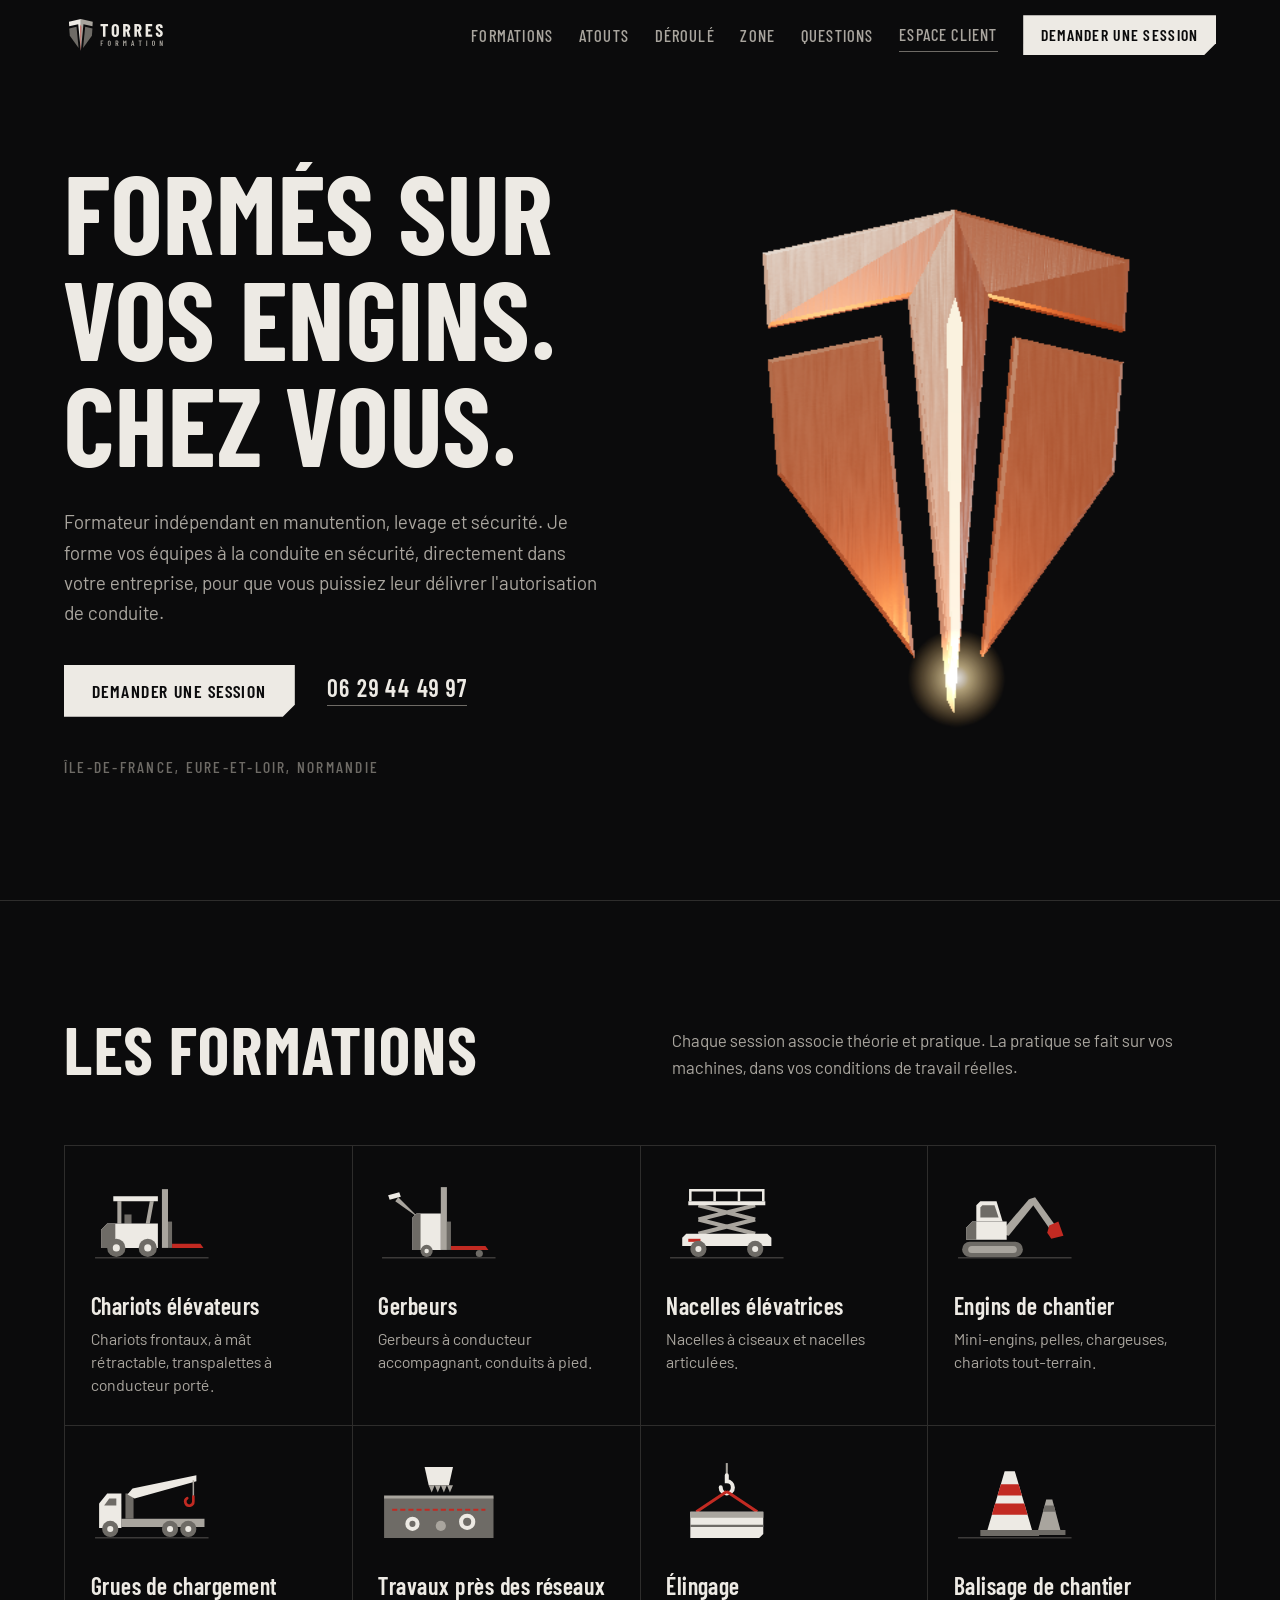
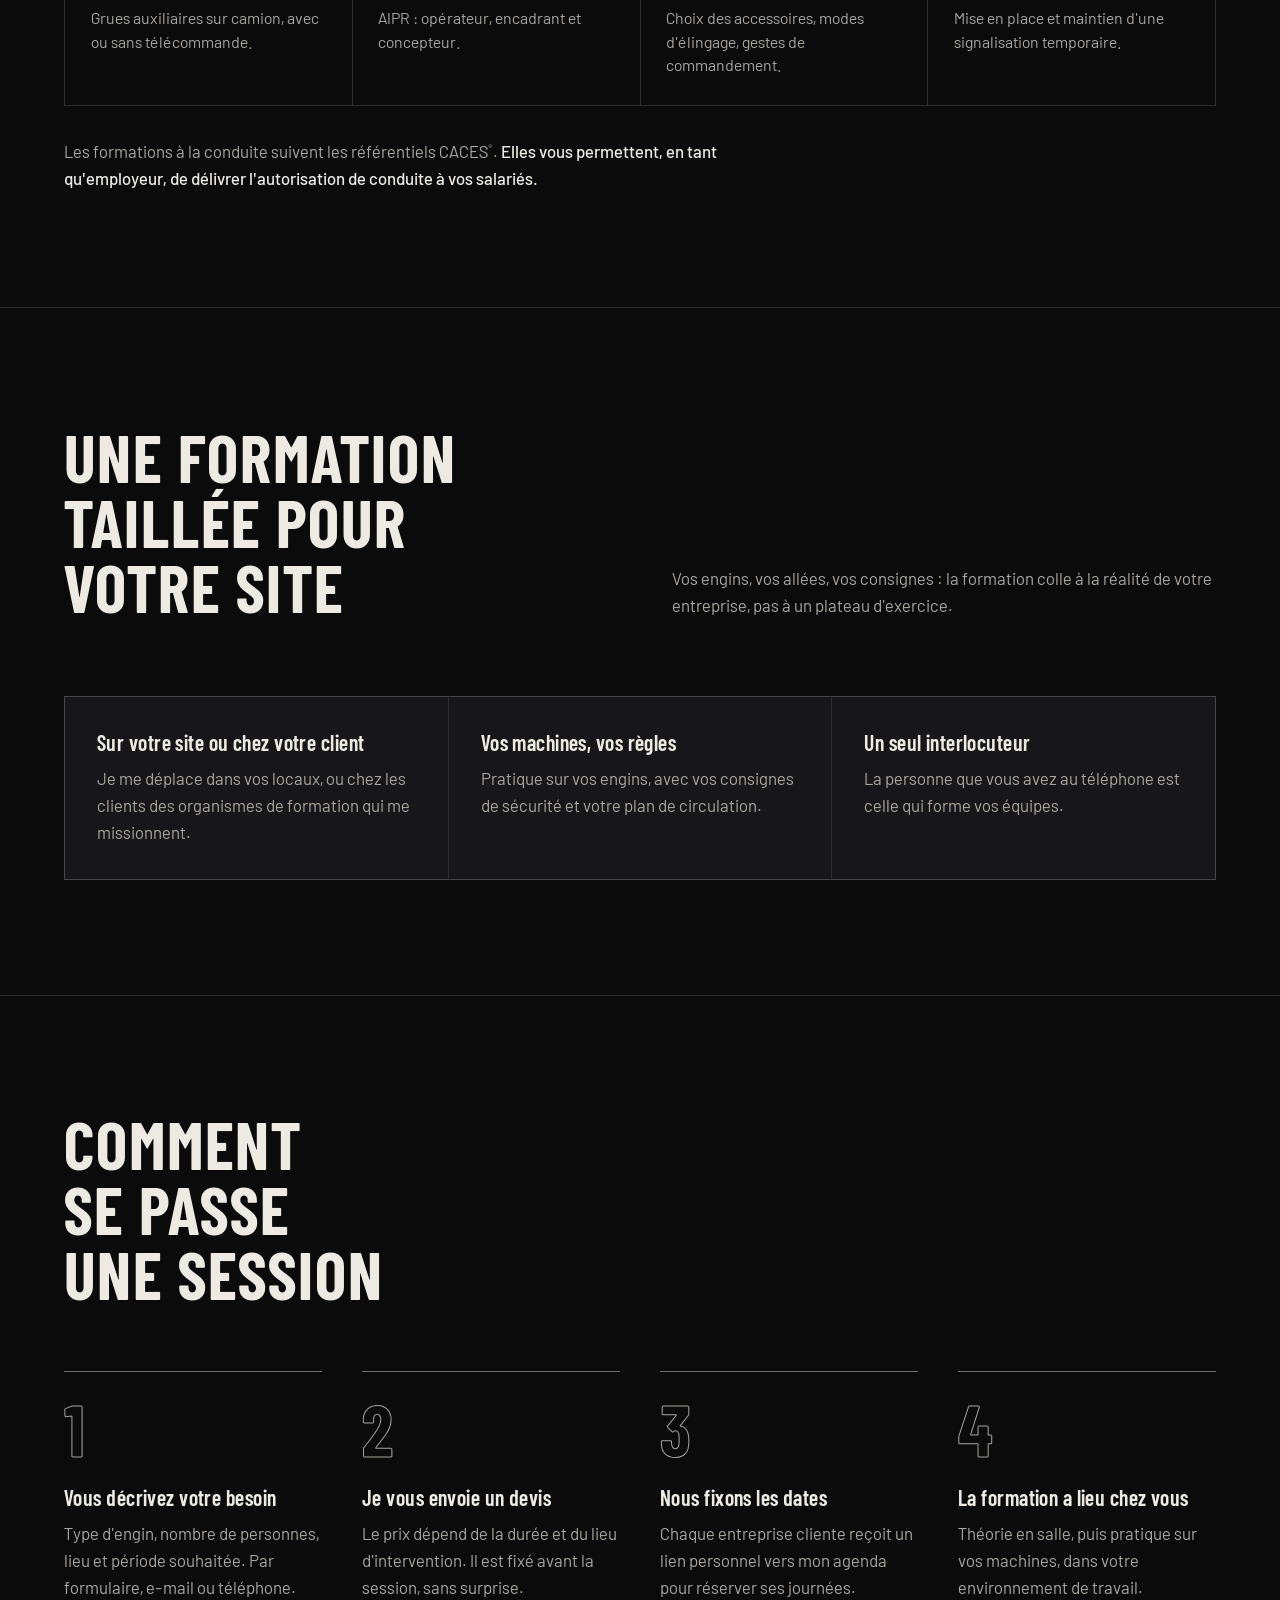
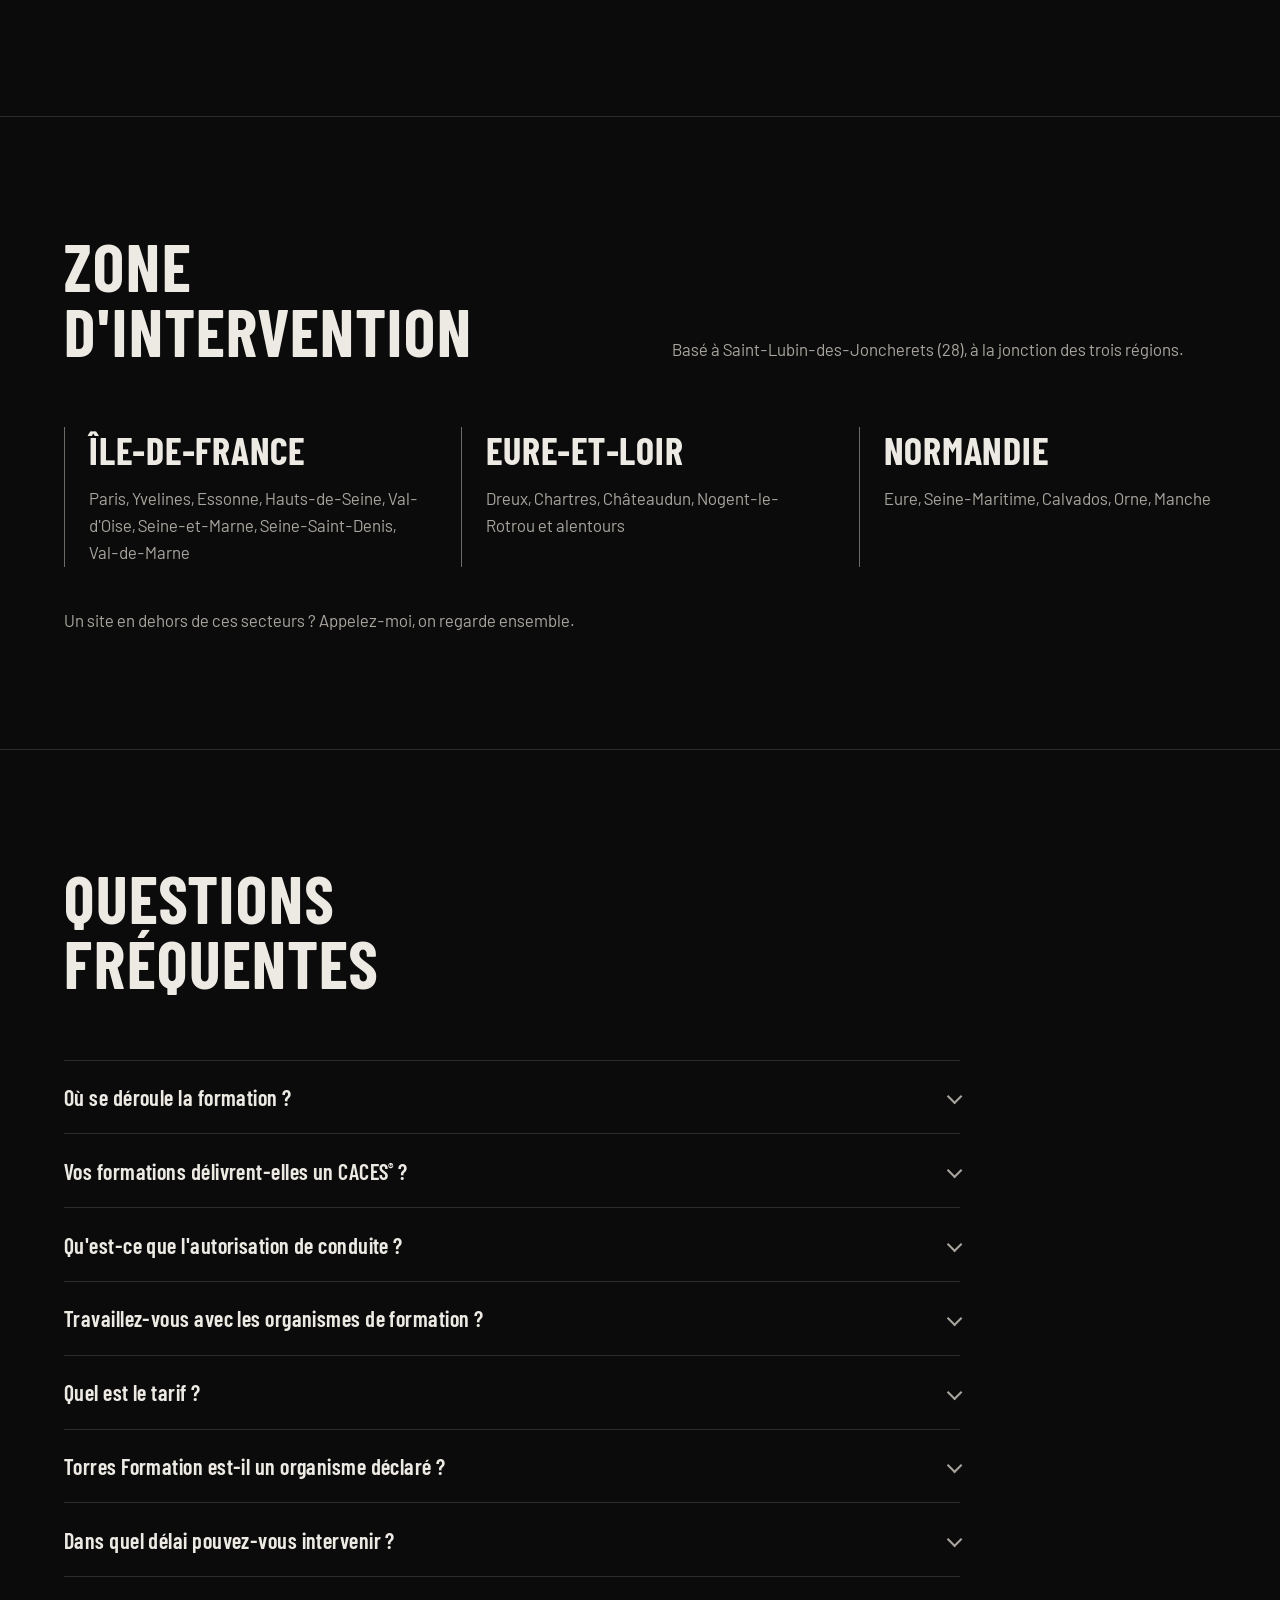
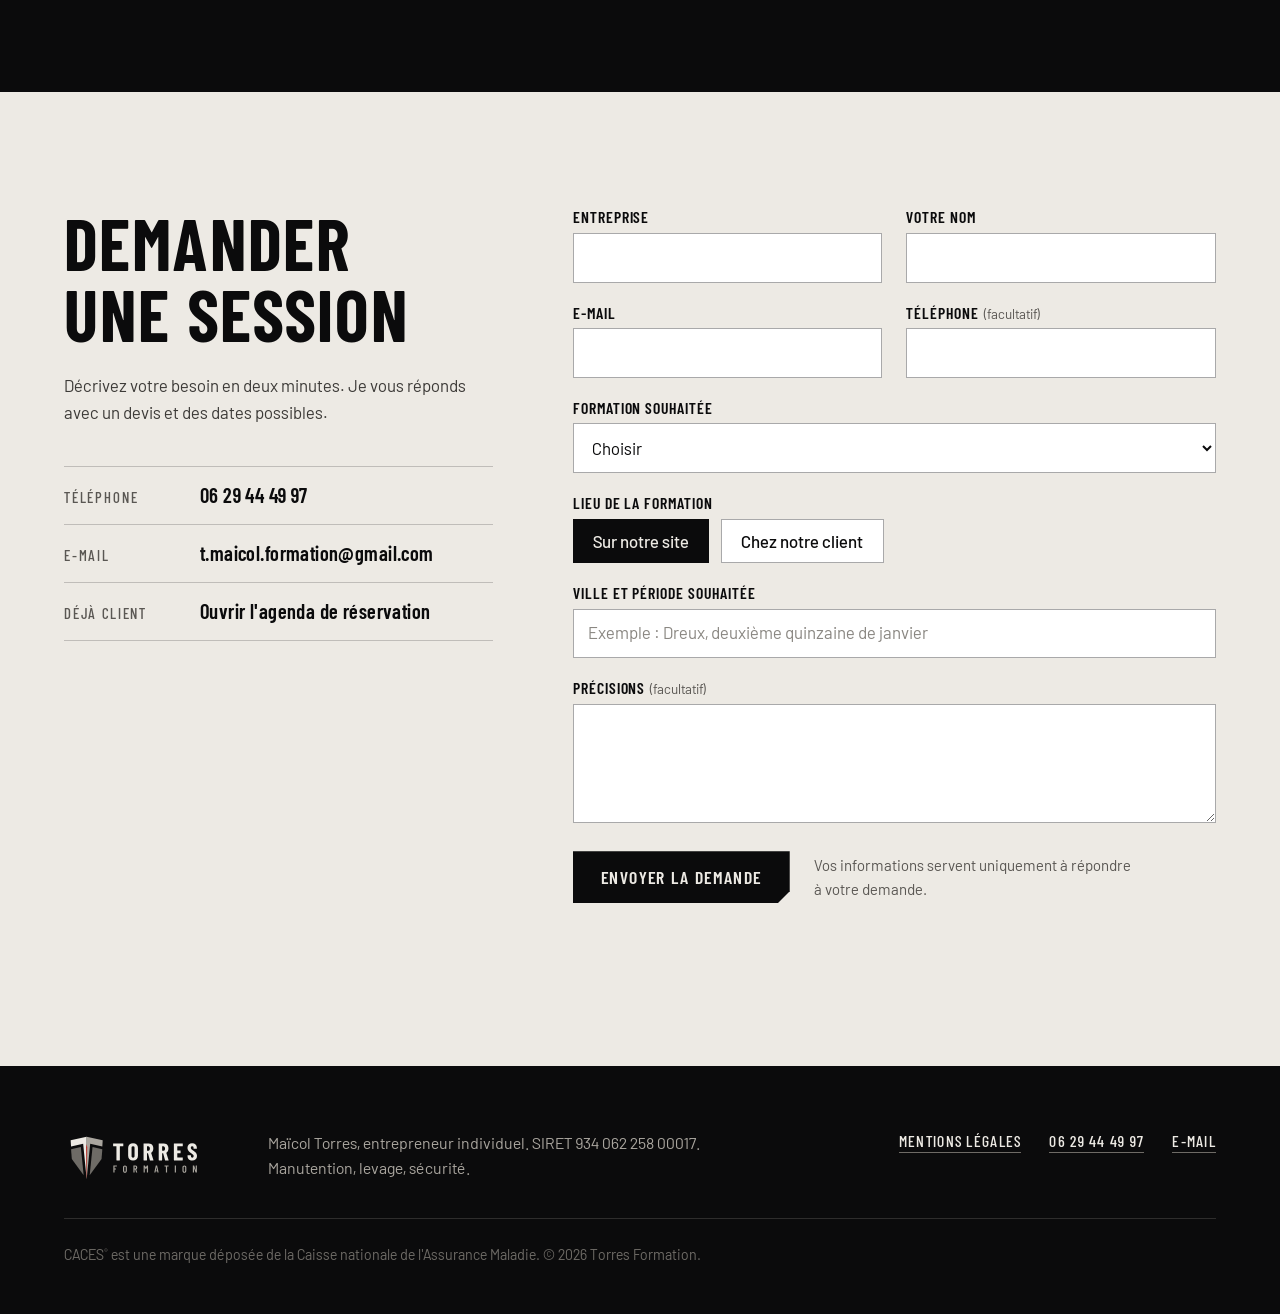
==== commit 84302669: "Add files via upload" ====
--- a/index.html
+++ b/index.html
@@ -1,259 +1,254 @@
-<!DOCTYPE html>
-<html lang="fr">
-<head>
-<meta charset="utf-8">
-<meta name="viewport" content="width=device-width, initial-scale=1">
-<title>Torres Formation | Formation à la conduite d'engins en sécurité, en entreprise</title>
-<meta name="description" content="Maïcol Torres, formateur indépendant. Formation à la conduite d'engins en sécurité dans votre entreprise, pour délivrer l'autorisation de conduite à vos salariés. AIPR, élingage. Île-de-France, Eure-et-Loir, Normandie.">
-<meta name="theme-color" content="#0B0B0C">
-<link rel="canonical" href="https://torresformation.github.io/">
-<meta property="og:type" content="website">
-<meta property="og:locale" content="fr_FR">
-<meta property="og:title" content="Torres Formation | Conduite d'engins en sécurité, AIPR et élingage en entreprise">
-<meta property="og:description" content="Formateur indépendant. Vos équipes formées sur vos engins, dans vos locaux.">
-<meta property="og:url" content="https://torresformation.github.io/">
-<meta property="og:image" content="https://torresformation.github.io/assets/partage.png">
-<meta name="twitter:card" content="summary_large_image">
-<link rel="icon" href="assets/favicon.ico" sizes="any">
-<link rel="icon" type="image/png" sizes="32x32" href="assets/favicon-32.png">
-<link rel="icon" type="image/png" sizes="192x192" href="assets/favicon-192.png">
-<link rel="apple-touch-icon" href="assets/apple-touch-icon.png">
-<link rel="preload" href="assets/fonts/BarlowCondensed-Bold.woff2" as="font" type="font/woff2" crossorigin>
-<link rel="preload" href="assets/fonts/Barlow-Regular.woff2" as="font" type="font/woff2" crossorigin>
-<link rel="stylesheet" href="css/style.css">
-<script type="application/ld+json">
-{
-  "@context": "https://schema.org",
-  "@type": "ProfessionalService",
-  "name": "Torres Formation",
-  "description": "Formation à la conduite d'engins en sécurité, AIPR et élingage, en entreprise, par un formateur indépendant.",
-  "url": "https://torresformation.github.io/",
-  "image": "https://torresformation.github.io/assets/partage.png",
-  "telephone": "+33629444997",
-  "email": "t.maicol.formation@gmail.com",
-  "founder": { "@type": "Person", "name": "Maïcol Torres" },
-  "address": { "@type": "PostalAddress", "addressLocality": "Saint-Lubin-des-Joncherets", "postalCode": "28350", "addressCountry": "FR" },
-  "areaServed": ["Île-de-France", "Eure-et-Loir", "Normandie"],
-  "knowsLanguage": ["fr", "es"]
-}
-</script>
-</head>
-<body>
-<a class="skip" href="#contenu">Aller au contenu</a>
-<div class="fil" aria-hidden="true"><span class="fil__trait"></span></div>
-
-<header class="entete" id="entete">
-  <a class="entete__logo" href="#accueil" aria-label="Torres Formation, retour en haut">
-    <img src="assets/logo-horizontal.svg" alt="Torres Formation" width="716" height="286">
-  </a>
-  <button class="entete__menu" id="bouton-menu" aria-expanded="false" aria-controls="navigation">
-    <span class="entete__menu-traits" aria-hidden="true"></span>
-    <span class="visuellement-cache">Menu</span>
-  </button>
-  <nav class="navigation" id="navigation" aria-label="Navigation principale">
-    <a href="#formations">Formations</a>
-    <a href="#parcours">Le formateur</a>
-    <a href="#deroule">Déroulé</a>
-    <a href="#zone">Zone</a>
-    <a href="#questions">Questions</a>
-    <a class="navigation__client" href="https://torresformation.github.io/agenda/">Espace client</a>
-    <a class="bouton bouton--petit" href="#reserver">Demander une session</a>
-  </nav>
-</header>
-
-<main id="contenu">
-
-<section class="accueil" id="accueil">
-  <div class="accueil__texte">
-    <h1 class="accueil__titre">
-      <span class="ligne"><span>Formés sur</span></span>
-      <span class="ligne"><span>vos engins.</span></span>
-      <span class="ligne"><span>Chez vous.</span></span>
-    </h1>
-    <p class="accueil__chapo">Formateur indépendant en manutention, levage et sécurité. Je forme vos équipes à la conduite en sécurité, directement dans votre entreprise, pour que vous puissiez leur délivrer l'autorisation de conduite.</p>
-    <div class="accueil__actions">
-      <a class="bouton" href="#reserver">Demander une session</a>
-      <a class="lien-tel" href="tel:+33629444997">06 29 44 49 97</a>
-    </div>
-    <p class="accueil__zone">Île-de-France, Eure-et-Loir, Normandie</p>
-  </div>
-  <div class="accueil__visuel" id="visuel">
-    <img class="accueil__affiche" src="assets/logo-symbole.svg" alt="" width="232" height="286">
-    <canvas class="accueil__scene" id="scene" aria-hidden="true"></canvas>
-  </div>
-</section>
-
-<section class="bloc" id="formations">
-  <div class="bloc__tete">
-    <h2>Les formations</h2>
-    <p>Chaque session associe théorie et pratique. La pratique se fait sur vos machines, dans vos conditions de travail réelles.</p>
-  </div>
-  <ul class="engins">
-    <li class="engin"><svg viewBox="0 0 96 72" aria-hidden="true" focusable="false"><path fill="#A9A59E" d="M66 8h4v52h-4z"/><path fill="#EDEAE4" d="M70 56h18v3H70z"/><path fill="none" stroke="#A9A59E" stroke-width="2.5" d="M33 40l5-22h19l4 22"/><path fill="#EDEAE4" d="M22 40h42v16H26l-4-8z"/><path fill="#6E6B66" d="M22 40h12v16h-8l-4-8z"/><circle cx="33" cy="58" r="8" fill="#6E6B66"/><circle cx="33" cy="58" r="3" fill="#EDEAE4"/><circle cx="57" cy="59" r="7" fill="#6E6B66"/><circle cx="57" cy="59" r="2.6" fill="#EDEAE4"/></svg><h3>Chariots élévateurs</h3><p>Chariots frontaux, à mât rétractable, transpalettes à conducteur porté.</p></li>
-    <li class="engin"><svg viewBox="0 0 96 72" aria-hidden="true" focusable="false"><path fill="#A9A59E" d="M52 6h5v56h-5z"/><path fill="#EDEAE4" d="M57 58h28v3H57z"/><path fill="#EDEAE4" d="M32 30h20v30H32z"/><path fill="#6E6B66" d="M32 30h7v30h-7z"/><path fill="none" stroke="#A9A59E" stroke-width="3" stroke-linecap="round" d="M35 32L17 20"/><circle cx="15" cy="19" r="4" fill="#EDEAE4"/><circle cx="40" cy="63" r="5" fill="#6E6B66"/><circle cx="82" cy="64" r="3" fill="#6E6B66"/></svg><h3>Gerbeurs</h3><p>Gerbeurs à conducteur accompagnant, conduits à pied.</p></li>
-    <li class="engin"><svg viewBox="0 0 96 72" aria-hidden="true" focusable="false"><path fill="#EDEAE4" d="M16 50h64v9H16z"/><circle cx="28" cy="62" r="6" fill="#6E6B66"/><circle cx="68" cy="62" r="6" fill="#6E6B66"/><path fill="none" stroke="#A9A59E" stroke-width="2.5" d="M24 50l48-14M72 50L24 36M24 36l48-14M72 36L24 22"/><path fill="#EDEAE4" d="M18 19h60v4H18z"/><path fill="none" stroke="#EDEAE4" stroke-width="2" d="M19 19V7h58v12M38 7v12M58 7v12"/></svg><h3>Nacelles élévatrices</h3><p>Nacelles à ciseaux et nacelles articulées.</p></li>
-    <li class="engin"><svg viewBox="0 0 96 72" aria-hidden="true" focusable="false"><rect x="10" y="53" width="50" height="11" rx="5.5" fill="#6E6B66"/><path fill="#EDEAE4" d="M16 50h40V38H46l-4-13H26l-4 13h-6z"/><path fill="#6E6B66" d="M29 29h11l3 9H26z"/><path fill="none" stroke="#A9A59E" stroke-width="5" stroke-linejoin="round" stroke-linecap="round" d="M50 40l18-27 15 20"/><path fill="#EDEAE4" d="M78 32l12 3-3 12-11-5z"/></svg><h3>Engins de chantier</h3><p>Mini-engins, pelles, chargeuses, chariots tout-terrain.</p></li>
-    <li class="engin"><svg viewBox="0 0 96 72" aria-hidden="true" focusable="false"><path fill="#EDEAE4" d="M8 54V35l9-6h11v25z"/><path fill="#6E6B66" d="M12 37l6-4h6v9H12z"/><path fill="#A9A59E" d="M30 46h56v8H30z"/><circle cx="19" cy="58" r="7" fill="#6E6B66"/><circle cx="19" cy="58" r="2.6" fill="#EDEAE4"/><circle cx="62" cy="58" r="7" fill="#6E6B66"/><circle cx="62" cy="58" r="2.6" fill="#EDEAE4"/><circle cx="78" cy="58" r="7" fill="#6E6B66"/><circle cx="78" cy="58" r="2.6" fill="#EDEAE4"/><path fill="#EDEAE4" d="M32 30h6v16h-6z"/><path fill="none" stroke="#EDEAE4" stroke-width="4" stroke-linejoin="round" stroke-linecap="round" d="M35 31l17-21 28 8"/><path fill="none" stroke="#A9A59E" stroke-width="1.6" d="M80 18v10"/><path fill="none" stroke="#A9A59E" stroke-width="2.2" stroke-linecap="round" d="M80 28c4 0 4 6 0 6"/></svg><h3>Grues de chargement</h3><p>Grues auxiliaires sur camion, avec ou sans télécommande.</p></li>
-    <li class="engin"><svg viewBox="0 0 96 72" aria-hidden="true" focusable="false"><path fill="#6E6B66" d="M6 30h84v36H6z"/><path fill="#EDEAE4" d="M6 28h84v3H6z"/><circle cx="26" cy="50" r="8" fill="none" stroke="#EDEAE4" stroke-width="3"/><circle cx="52" cy="44" r="5" fill="none" stroke="#EDEAE4" stroke-width="3"/><circle cx="72" cy="54" r="6.5" fill="none" stroke="#EDEAE4" stroke-width="3"/><path fill="none" stroke="#A9A59E" stroke-width="2" d="M52 28V12"/><path fill="#EDEAE4" d="M52 6l12 5-12 5z"/></svg><h3>Travaux près des réseaux</h3><p>AIPR : opérateur, encadrant et concepteur.</p></li>
-    <li class="engin"><svg viewBox="0 0 96 72" aria-hidden="true" focusable="false"><path fill="none" stroke="#A9A59E" stroke-width="2.5" d="M48 2v9"/><path fill="none" stroke="#EDEAE4" stroke-width="3.5" stroke-linecap="round" d="M48 11c6 0 6 9 0 9s-6-4-6-4"/><path fill="none" stroke="#A9A59E" stroke-width="2.2" d="M48 20L24 44M48 20l24 24"/><path fill="#EDEAE4" d="M20 44h56v20H20z"/><path fill="#6E6B66" d="M20 44h56v6H20z"/></svg><h3>Élingage</h3><p>Choix des accessoires, modes d'élingage, gestes de commandement.</p></li>
-    <li class="engin"><svg viewBox="0 0 96 72" aria-hidden="true" focusable="false"><path fill="#EDEAE4" d="M43 8h10l15 48H28z"/><path fill="#6E6B66" d="M39 22h18l3 10H36zM33 41h30l3 9H30z"/><path fill="#A9A59E" d="M20 56h56v7H20z"/></svg><h3>Balisage de chantier</h3><p>Mise en place et maintien d'une signalisation temporaire.</p></li>
-  </ul>
-  <p class="engins__note">Les formations à la conduite suivent les référentiels CACES<sup>®</sup>. <strong>Elles vous permettent, en tant qu'employeur, de délivrer l'autorisation de conduite à vos salariés.</strong></p>
-</section>
-
-<section class="bloc" id="parcours">
-  <div class="bloc__tete">
-    <h2>Un formateur qui connaît la machine de l'intérieur</h2>
-    <p>Avant de former, j'ai dépanné. Trois ans de maintenance industrielle en mécanique, électricité et hydraulique : quand un stagiaire demande pourquoi l'engin réagit ainsi, la réponse est technique, pas approximative.</p>
-  </div>
-  <ol class="frise">
-    <li><span class="frise__date">2016 à 2019</span><h3>Bac Pro Maintenance des équipements industriels</h3></li>
-    <li><span class="frise__date">2019 à 2022</span><h3>Technicien de maintenance industrielle</h3><p>Diagnostic de pannes, mécanique, électrique, hydraulique.</p></li>
-    <li><span class="frise__date">2022 à 2025</span><h3>Formateur en manutention</h3><p>Évaluation, accompagnement des stagiaires, conception de modules pédagogiques.</p></li>
-    <li><span class="frise__date">Depuis 2026</span><h3>Formateur et testeur indépendant</h3><p>Torres Formation, pour les entreprises et les organismes de formation.</p></li>
-  </ol>
-  <ul class="atouts">
-    <li><h3>Sur votre site ou chez votre client</h3><p>Je me déplace dans vos locaux, ou chez les clients des organismes de formation qui me missionnent.</p></li>
-    <li><h3>En français ou en espagnol</h3><p>Les deux langues sont parlées couramment, utile pour les équipes hispanophones.</p></li>
-    <li><h3>Un seul interlocuteur</h3><p>La personne que vous avez au téléphone est celle qui forme vos équipes.</p></li>
-  </ul>
-</section>
-
-<section class="bloc" id="deroule">
-  <div class="bloc__tete">
-    <h2>Comment se passe une session</h2>
-  </div>
-  <ol class="etapes">
-    <li><h3>Vous décrivez votre besoin</h3><p>Type d'engin, nombre de personnes, lieu et période souhaitée. Par formulaire, e-mail ou téléphone.</p></li>
-    <li><h3>Je vous envoie un devis</h3><p>Le prix dépend de la durée et du lieu d'intervention. Il est fixé avant la session, sans surprise.</p></li>
-    <li><h3>Nous fixons les dates</h3><p>Chaque entreprise cliente reçoit un lien personnel vers mon agenda pour réserver ses journées.</p></li>
-    <li><h3>La formation a lieu chez vous</h3><p>Théorie en salle, puis pratique sur vos machines, dans votre environnement de travail.</p></li>
-  </ol>
-</section>
-
-<section class="bloc" id="zone">
-  <div class="bloc__tete">
-    <h2>Zone d'intervention</h2>
-    <p>Basé à Saint-Lubin-des-Joncherets (28), à la jonction des trois régions.</p>
-  </div>
-  <ul class="regions">
-    <li><h3>Île-de-France</h3><p>Paris, Yvelines, Essonne, Hauts-de-Seine, Val-d'Oise, Seine-et-Marne, Seine-Saint-Denis, Val-de-Marne</p></li>
-    <li><h3>Eure-et-Loir</h3><p>Dreux, Chartres, Châteaudun, Nogent-le-Rotrou et alentours</p></li>
-    <li><h3>Normandie</h3><p>Eure, Seine-Maritime, Calvados, Orne, Manche</p></li>
-  </ul>
-  <p class="note">Un site en dehors de ces secteurs ? Appelez-moi, on regarde ensemble.</p>
-</section>
-
-<section class="bloc" id="questions">
-  <div class="bloc__tete">
-    <h2>Questions fréquentes</h2>
-  </div>
-  <div class="questions">
-    <details>
-      <summary><span>Où se déroule la formation ?</span></summary>
-      <p>Dans votre entreprise ou chez votre client. Il faut une salle pour la théorie, et les engins concernés avec une zone d'évolution pour la pratique.</p>
-    </details>
-    <details>
-      <summary><span>Vos formations délivrent-elles un CACES<sup>®</sup> ?</span></summary>
-      <p>Non. Mes formations en entreprise suivent les référentiels CACES<sup>®</sup> et vous permettent de délivrer l'autorisation de conduite. Le CACES<sup>®</sup> lui-même se passe dans un centre de formation certifié, où j'interviens aussi comme testeur.</p>
-    </details>
-    <details>
-      <summary><span>Qu'est-ce que l'autorisation de conduite ?</span></summary>
-      <p>C'est le document par lequel l'employeur autorise un salarié à conduire un engin dans l'entreprise. Il la délivre après une formation adaptée, la vérification de l'aptitude médicale et la connaissance des lieux et des consignes du site.</p>
-    </details>
-    <details>
-      <summary><span>Travaillez-vous avec les organismes de formation ?</span></summary>
-      <p>Oui. J'interviens en sous-traitance pour des centres de formation, dans leurs locaux ou chez leurs clients.</p>
-    </details>
-    <details>
-      <summary><span>Quel est le tarif ?</span></summary>
-      <p>Chaque session fait l'objet d'un devis, établi selon la durée et la distance. Décrivez votre besoin, je vous réponds avec un prix précis.</p>
-    </details>
-    <details>
-      <summary><span>Torres Formation est-il un organisme déclaré ?</span></summary>
-      <p>Oui, l'activité de formation est déclarée auprès de la DREETS. Le numéro de déclaration d'activité figure sur chaque devis et chaque convention.</p>
-    </details>
-    <details>
-      <summary><span>Dans quel délai pouvez-vous intervenir ?</span></summary>
-      <p>Cela dépend de l'agenda. En cas d'urgence, appelez directement : une date peut parfois se libérer d'un jour à l'autre.</p>
-    </details>
-  </div>
-</section>
-
-<section class="reserver" id="reserver">
-  <div class="reserver__intro">
-    <h2>Demander une session</h2>
-    <p>Décrivez votre besoin en deux minutes. Je vous réponds avec un devis et des dates possibles.</p>
-    <ul class="coordonnees">
-      <li><span>Téléphone</span><a href="tel:+33629444997">06 29 44 49 97</a></li>
-      <li><span>E-mail</span><a href="mailto:t.maicol.formation@gmail.com">t.maicol.formation@gmail.com</a></li>
-      <li><span>Déjà client</span><a href="https://torresformation.github.io/agenda/">Ouvrir l'agenda de réservation</a></li>
-    </ul>
-  </div>
-  <form class="formulaire" id="formulaire" novalidate>
-    <div class="champ">
-      <label for="f-entreprise">Entreprise</label>
-      <input id="f-entreprise" name="entreprise" type="text" autocomplete="organization" required>
-    </div>
-    <div class="champ">
-      <label for="f-nom">Votre nom</label>
-      <input id="f-nom" name="nom" type="text" autocomplete="name" required>
-    </div>
-    <div class="champ">
-      <label for="f-email">E-mail</label>
-      <input id="f-email" name="email" type="email" autocomplete="email" required>
-    </div>
-    <div class="champ">
-      <label for="f-tel">Téléphone <small>(facultatif)</small></label>
-      <input id="f-tel" name="telephone" type="tel" autocomplete="tel">
-    </div>
-    <div class="champ champ--large">
-      <label for="f-formation">Formation souhaitée</label>
-      <select id="f-formation" name="formation" required>
-        <option value="" selected disabled>Choisir</option>
-        <option>Engins de chantier</option>
-        <option>Gerbeurs à conducteur accompagnant</option>
-        <option>Nacelles élévatrices</option>
-        <option>Chariots élévateurs</option>
-        <option>Grues de chargement</option>
-        <option>AIPR</option>
-        <option>Élingage</option>
-        <option>Balisage et signalisation</option>
-        <option>Plusieurs formations ou autre besoin</option>
-      </select>
-    </div>
-    <fieldset class="champ champ--large choix">
-      <legend>Lieu de la formation</legend>
-      <label><input type="radio" name="lieu" value="Sur notre site" checked><span>Sur notre site</span></label>
-      <label><input type="radio" name="lieu" value="Chez notre client"><span>Chez notre client</span></label>
-    </fieldset>
-    <div class="champ champ--large">
-      <label for="f-periode">Ville et période souhaitée</label>
-      <input id="f-periode" name="periode" type="text" placeholder="Exemple : Dreux, deuxième quinzaine de janvier">
-    </div>
-    <div class="champ champ--large">
-      <label for="f-message">Précisions <small>(facultatif)</small></label>
-      <textarea id="f-message" name="message" rows="4"></textarea>
-    </div>
-    <input class="pot" type="text" name="_honey" tabindex="-1" autocomplete="off" aria-hidden="true">
-    <div class="champ champ--large formulaire__bas">
-      <button class="bouton bouton--sombre" type="submit">Envoyer la demande</button>
-      <p class="formulaire__info">Vos informations servent uniquement à répondre à votre demande.</p>
-    </div>
-    <p class="formulaire__etat" id="etat" role="status" aria-live="polite"></p>
-  </form>
-</section>
-
-</main>
-
-<footer class="pied">
-  <img src="assets/logo-horizontal.svg" alt="Torres Formation" width="716" height="286" loading="lazy">
-  <p>Maïcol Torres, entrepreneur individuel. SIRET 934 062 258 00017.<br>Manutention, levage, sécurité.</p>
-  <p class="pied__liens"><a href="mentions-legales.html">Mentions légales</a><a href="tel:+33629444997">06 29 44 49 97</a><a href="mailto:t.maicol.formation@gmail.com">E-mail</a></p>
-  <p class="pied__note">CACES<sup>®</sup> est une marque déposée de la Caisse nationale de l'Assurance Maladie. © <span id="annee">2026</span> Torres Formation.</p>
-</footer>
-
-<script src="js/main.js" defer></script>
-<script type="module" src="js/bouclier.js"></script>
-</body>
-</html>
+<!DOCTYPE html>
+<html lang="fr">
+<head>
+<meta charset="utf-8">
+<meta name="viewport" content="width=device-width, initial-scale=1">
+<title>Torres Formation | Formation à la conduite d'engins en sécurité, en entreprise</title>
+<meta name="description" content="Maïcol Torres, formateur indépendant. Formation à la conduite d'engins en sécurité dans votre entreprise, pour délivrer l'autorisation de conduite à vos salariés. AIPR, élingage. Île-de-France, Eure-et-Loir, Normandie.">
+<meta name="theme-color" content="#0B0B0C">
+<link rel="canonical" href="https://torresformation.github.io/">
+<meta property="og:type" content="website">
+<meta property="og:locale" content="fr_FR">
+<meta property="og:title" content="Torres Formation | Conduite d'engins en sécurité, AIPR et élingage en entreprise">
+<meta property="og:description" content="Formateur indépendant. Vos équipes formées sur vos engins, dans vos locaux.">
+<meta property="og:url" content="https://torresformation.github.io/">
+<meta property="og:image" content="https://torresformation.github.io/assets/partage.png">
+<meta name="twitter:card" content="summary_large_image">
+<link rel="icon" href="assets/favicon.ico" sizes="any">
+<link rel="icon" type="image/png" sizes="32x32" href="assets/favicon-32.png">
+<link rel="icon" type="image/png" sizes="192x192" href="assets/favicon-192.png">
+<link rel="apple-touch-icon" href="assets/apple-touch-icon.png">
+<link rel="preload" href="assets/fonts/BarlowCondensed-Bold.woff2" as="font" type="font/woff2" crossorigin>
+<link rel="preload" href="assets/fonts/Barlow-Regular.woff2" as="font" type="font/woff2" crossorigin>
+<link rel="stylesheet" href="css/style.css">
+<script>document.documentElement.classList.add('js')</script>
+<link rel="modulepreload" href="vendor/three.module.min.js">
+<script type="application/ld+json">
+{
+  "@context": "https://schema.org",
+  "@type": "ProfessionalService",
+  "name": "Torres Formation",
+  "description": "Formation à la conduite d'engins en sécurité, AIPR et élingage, en entreprise, par un formateur indépendant.",
+  "url": "https://torresformation.github.io/",
+  "image": "https://torresformation.github.io/assets/partage.png",
+  "telephone": "+33629444997",
+  "email": "t.maicol.formation@gmail.com",
+  "founder": { "@type": "Person", "name": "Maïcol Torres" },
+  "address": { "@type": "PostalAddress", "addressLocality": "Saint-Lubin-des-Joncherets", "postalCode": "28350", "addressCountry": "FR" },
+  "areaServed": ["Île-de-France", "Eure-et-Loir", "Normandie"]
+}
+</script>
+</head>
+<body>
+<a class="skip" href="#contenu">Aller au contenu</a>
+<div class="fil" aria-hidden="true"><span class="fil__trait"></span></div>
+
+<header class="entete" id="entete">
+  <a class="entete__logo" href="#accueil" aria-label="Torres Formation, retour en haut">
+    <img src="assets/logo-horizontal.svg" alt="Torres Formation" width="716" height="286">
+  </a>
+  <button class="entete__menu" id="bouton-menu" aria-expanded="false" aria-controls="navigation">
+    <span class="entete__menu-traits" aria-hidden="true"></span>
+    <span class="visuellement-cache">Menu</span>
+  </button>
+  <nav class="navigation" id="navigation" aria-label="Navigation principale">
+    <a href="#formations">Formations</a>
+    <a href="#atouts">Atouts</a>
+    <a href="#deroule">Déroulé</a>
+    <a href="#zone">Zone</a>
+    <a href="#questions">Questions</a>
+    <a class="navigation__client" href="https://torresformation.github.io/agenda/">Espace client</a>
+    <a class="bouton bouton--petit" href="#reserver">Demander une session</a>
+  </nav>
+</header>
+
+<main id="contenu">
+
+<section class="accueil" id="accueil">
+  <div class="accueil__texte">
+    <h1 class="accueil__titre">
+      <span class="ligne"><span>Formés sur</span></span>
+      <span class="ligne"><span>vos engins.</span></span>
+      <span class="ligne"><span>Chez vous.</span></span>
+    </h1>
+    <p class="accueil__chapo">Formateur indépendant en manutention, levage et sécurité. Je forme vos équipes à la conduite en sécurité, directement dans votre entreprise, pour que vous puissiez leur délivrer l'autorisation de conduite.</p>
+    <div class="accueil__actions">
+      <a class="bouton" href="#reserver">Demander une session</a>
+      <a class="lien-tel" href="tel:+33629444997">06 29 44 49 97</a>
+    </div>
+    <p class="accueil__zone">Île-de-France, Eure-et-Loir, Normandie</p>
+  </div>
+  <div class="accueil__visuel" id="visuel">
+    <img class="accueil__affiche" src="assets/logo-symbole.svg" alt="" width="232" height="286">
+    <canvas class="accueil__scene" id="scene" aria-hidden="true"></canvas>
+  </div>
+</section>
+
+<section class="bloc" id="formations">
+  <div class="bloc__tete">
+    <h2>Les formations</h2>
+    <p>Chaque session associe théorie et pratique. La pratique se fait sur vos machines, dans vos conditions de travail réelles.</p>
+  </div>
+  <ul class="engins">
+    <li class="engin"><svg viewBox="0 0 120 80" aria-hidden="true" focusable="false"><path fill="#6E6B66" d="M4 73h112v1.5H4z" opacity=".5"/><path fill="#A9A59E" d="M26 40V18h4v22zM54 40l4-22h4l-4 22z"/><path fill="#EDEAE4" d="M22 13h44v5H22z"/><path fill="#6E6B66" d="M33 40v-9h7v9z"/><path fill="#EDEAE4" d="M10 64V46l6-6h50v24z"/><path fill="#6E6B66" d="M10 64V46l6-6h8v24z"/><path fill="#A9A59E" d="M70 6h6v58h-6z"/><path fill="#6E6B66" d="M76 38h4v26h-4z"/><path fill="#C22A22" d="M80 60h28l3 4H80z"/><circle cx="25" cy="64" r="9" fill="#6E6B66"/><circle cx="25" cy="64" r="3.5" fill="#EDEAE4"/><circle cx="56" cy="64" r="9" fill="#6E6B66"/><circle cx="56" cy="64" r="3.5" fill="#EDEAE4"/></svg><h3>Chariots élévateurs</h3><p>Chariots frontaux, à mât rétractable, transpalettes à conducteur porté.</p></li>
+    <li class="engin"><svg viewBox="0 0 120 80" aria-hidden="true" focusable="false"><path fill="#6E6B66" d="M4 73h112v1.5H4z" opacity=".5"/><path fill="#A9A59E" d="M62 4h6v62h-6z"/><path fill="#A9A59E" d="M37 31l4 4-24-17 3-4z"/><path fill="#EDEAE4" d="M10 12l11-3 1.5 4.5-11 3z"/><path fill="#EDEAE4" d="M34 66V34l4-4h24v36z"/><path fill="#6E6B66" d="M34 66V34l4-4h4v36z"/><path fill="#6E6B66" d="M68 38h4v28h-4z"/><path fill="#C22A22" d="M72 62h34l3 4H72z"/><circle cx="48" cy="67" r="6" fill="#6E6B66"/><circle cx="48" cy="67" r="2.2" fill="#EDEAE4"/><circle cx="100" cy="69.5" r="3.5" fill="#6E6B66"/></svg><h3>Gerbeurs</h3><p>Gerbeurs à conducteur accompagnant, conduits à pied.</p></li>
+    <li class="engin"><svg viewBox="0 0 120 80" aria-hidden="true" focusable="false"><path fill="#6E6B66" d="M4 73h112v1.5H4z" opacity=".5"/><path fill="none" stroke="#A9A59E" stroke-width="4" d="M32 50l56-14M88 50L32 36M32 36l56-14M88 36L32 22"/><path fill="#EDEAE4" d="M16 62v-8l4-4h80l4 4v8z"/><path fill="#C22A22" d="M22 55h12v3H22z"/><circle cx="32" cy="65" r="8" fill="#6E6B66"/><circle cx="32" cy="65" r="3" fill="#EDEAE4"/><circle cx="88" cy="65" r="8" fill="#6E6B66"/><circle cx="88" cy="65" r="3" fill="#EDEAE4"/><path fill="#EDEAE4" d="M22 18h76v4H22z"/><path fill="none" stroke="#EDEAE4" stroke-width="2.5" d="M24 18V7h72v11M48 7v11M72 7v11"/></svg><h3>Nacelles élévatrices</h3><p>Nacelles à ciseaux et nacelles articulées.</p></li>
+    <li class="engin"><svg viewBox="0 0 120 80" aria-hidden="true" focusable="false"><path fill="#6E6B66" d="M4 73h112v1.5H4z" opacity=".5"/><rect x="8" y="58" width="60" height="15" rx="7.5" fill="#6E6B66"/><rect x="14" y="62" width="48" height="7" rx="3.5" fill="#A9A59E"/><path fill="#A9A59E" d="M46 50l4-6 24-28 6 4-26 32z"/><path fill="#A9A59E" d="M74 16l6-2 20 28-5 4z"/><path fill="#C22A22" d="M94 42l9-4 5 14-12 3-4-6z"/><path fill="#EDEAE4" d="M12 56V44l6-6h34v18z"/><path fill="#EDEAE4" d="M22 38V22l4-4h16l6 20z"/><path fill="#6E6B66" d="M26 34V24l2-2h12l4 12z"/><path fill="#6E6B66" d="M12 56V44l6-6h4v18z"/></svg><h3>Engins de chantier</h3><p>Mini-engins, pelles, chargeuses, chariots tout-terrain.</p></li>
+    <li class="engin"><svg viewBox="0 0 120 80" aria-hidden="true" focusable="false"><path fill="#6E6B66" d="M4 73h112v1.5H4z" opacity=".5"/><path fill="#A9A59E" d="M30 55h82v8H30z"/><path fill="#6E6B66" d="M34 55V30h8v25z"/><path fill="#EDEAE4" d="M36 31l5-6 63-13v6L43 35z"/><path fill="none" stroke="#A9A59E" stroke-width="1.5" d="M101 17v16"/><path fill="none" stroke="#C22A22" stroke-width="2.6" stroke-linecap="round" d="M101 33v5a4 4 0 1 1-6-3.4"/><path fill="#EDEAE4" d="M8 64V40l8-10h14v34z"/><path fill="#6E6B66" d="M13 42l5-7h7v7z"/><circle cx="19" cy="65" r="8" fill="#6E6B66"/><circle cx="19" cy="65" r="3" fill="#EDEAE4"/><circle cx="78" cy="65" r="8" fill="#6E6B66"/><circle cx="78" cy="65" r="3" fill="#EDEAE4"/><circle cx="96" cy="65" r="8" fill="#6E6B66"/><circle cx="96" cy="65" r="3" fill="#EDEAE4"/></svg><h3>Grues de chargement</h3><p>Grues auxiliaires sur camion, avec ou sans télécommande.</p></li>
+    <li class="engin"><svg viewBox="0 0 120 80" aria-hidden="true" focusable="false"><path fill="#6E6B66" d="M6 34h108v40H6z"/><path fill="#A9A59E" d="M6 32h108v3H6z"/><path fill="none" stroke="#C22A22" stroke-width="2" stroke-dasharray="5 3" d="M14 46h92"/><circle cx="34" cy="60" r="7" fill="#EDEAE4"/><circle cx="34" cy="60" r="3" fill="#6E6B66"/><circle cx="62" cy="62" r="5" fill="#A9A59E"/><circle cx="88" cy="58" r="8" fill="#EDEAE4"/><circle cx="88" cy="58" r="4" fill="#6E6B66"/><path fill="#EDEAE4" d="M46 4h28l-4 18H50z"/><path fill="#A9A59E" d="M50 22l3 7 3-7 3 7 3-7 3 7 3-7 3 7 3-7z"/></svg><h3>Travaux près des réseaux</h3><p>AIPR : opérateur, encadrant et concepteur.</p></li>
+    <li class="engin"><svg viewBox="0 0 120 80" aria-hidden="true" focusable="false"><path fill="none" stroke="#A9A59E" stroke-width="2" d="M60 0v12"/><path fill="none" stroke="#EDEAE4" stroke-width="4" stroke-linecap="round" d="M60 12v6a6 6 0 1 1-6 6"/><path fill="none" stroke="#C22A22" stroke-width="3" d="M60 28L30 48M60 28l30 20"/><path fill="#EDEAE4" d="M24 48h72v22l-4 4H24z"/><path fill="#A9A59E" d="M24 48h72v6H24z"/><path fill="#6E6B66" d="M24 61h72v2H24z"/></svg><h3>Élingage</h3><p>Choix des accessoires, modes d'élingage, gestes de commandement.</p></li>
+    <li class="engin"><svg viewBox="0 0 120 80" aria-hidden="true" focusable="false"><path fill="#6E6B66" d="M4 73h112v1.5H4z" opacity=".5"/><path fill="#A9A59E" d="M91 36h6l8 30H83z"/><path fill="#6E6B66" d="M89.4 42h9.2l1.6 6H87.8z"/><path fill="#6E6B66" d="M78 66h32v5H78z"/><path fill="#EDEAE4" d="M50 8h10l17 58H33z"/><path fill="#C22A22" d="M46.2 21h17.6l3.2 11H43z"/><path fill="#C22A22" d="M40.6 40h28.8l3.2 11H37.4z"/><path fill="#6E6B66" d="M26 66h58v6H26z"/></svg><h3>Balisage de chantier</h3><p>Mise en place et maintien d'une signalisation temporaire.</p></li>
+  </ul>
+  <p class="engins__note">Les formations à la conduite suivent les référentiels CACES<sup>®</sup>. <strong>Elles vous permettent, en tant qu'employeur, de délivrer l'autorisation de conduite à vos salariés.</strong></p>
+</section>
+
+<section class="bloc" id="atouts">
+  <div class="bloc__tete">
+    <h2>Une formation taillée pour votre site</h2>
+    <p>Vos engins, vos allées, vos consignes : la formation colle à la réalité de votre entreprise, pas à un plateau d'exercice.</p>
+  </div>
+  <ul class="atouts">
+    <li><h3>Sur votre site ou chez votre client</h3><p>Je me déplace dans vos locaux, ou chez les clients des organismes de formation qui me missionnent.</p></li>
+    <li><h3>Vos machines, vos règles</h3><p>Pratique sur vos engins, avec vos consignes de sécurité et votre plan de circulation.</p></li>
+    <li><h3>Un seul interlocuteur</h3><p>La personne que vous avez au téléphone est celle qui forme vos équipes.</p></li>
+  </ul>
+</section>
+
+<section class="bloc" id="deroule">
+  <div class="bloc__tete">
+    <h2>Comment se passe une session</h2>
+  </div>
+  <ol class="etapes">
+    <li><h3>Vous décrivez votre besoin</h3><p>Type d'engin, nombre de personnes, lieu et période souhaitée. Par formulaire, e-mail ou téléphone.</p></li>
+    <li><h3>Je vous envoie un devis</h3><p>Le prix dépend de la durée et du lieu d'intervention. Il est fixé avant la session, sans surprise.</p></li>
+    <li><h3>Nous fixons les dates</h3><p>Chaque entreprise cliente reçoit un lien personnel vers mon agenda pour réserver ses journées.</p></li>
+    <li><h3>La formation a lieu chez vous</h3><p>Théorie en salle, puis pratique sur vos machines, dans votre environnement de travail.</p></li>
+  </ol>
+</section>
+
+<section class="bloc" id="zone">
+  <div class="bloc__tete">
+    <h2>Zone d'intervention</h2>
+    <p>Basé à Saint-Lubin-des-Joncherets (28), à la jonction des trois régions.</p>
+  </div>
+  <ul class="regions">
+    <li><h3>Île-de-France</h3><p>Paris, Yvelines, Essonne, Hauts-de-Seine, Val-d'Oise, Seine-et-Marne, Seine-Saint-Denis, Val-de-Marne</p></li>
+    <li><h3>Eure-et-Loir</h3><p>Dreux, Chartres, Châteaudun, Nogent-le-Rotrou et alentours</p></li>
+    <li><h3>Normandie</h3><p>Eure, Seine-Maritime, Calvados, Orne, Manche</p></li>
+  </ul>
+  <p class="note">Un site en dehors de ces secteurs ? Appelez-moi, on regarde ensemble.</p>
+</section>
+
+<section class="bloc" id="questions">
+  <div class="bloc__tete">
+    <h2>Questions fréquentes</h2>
+  </div>
+  <div class="questions">
+    <details>
+      <summary><span>Où se déroule la formation ?</span></summary>
+      <p>Dans votre entreprise ou chez votre client. Il faut une salle pour la théorie, et les engins concernés avec une zone d'évolution pour la pratique.</p>
+    </details>
+    <details>
+      <summary><span>Vos formations délivrent-elles un CACES<sup>®</sup> ?</span></summary>
+      <p>Non. Mes formations en entreprise suivent les référentiels CACES<sup>®</sup> et vous permettent de délivrer l'autorisation de conduite. Le CACES<sup>®</sup> lui-même se passe dans un centre de formation certifié, où j'interviens aussi comme testeur.</p>
+    </details>
+    <details>
+      <summary><span>Qu'est-ce que l'autorisation de conduite ?</span></summary>
+      <p>C'est le document par lequel l'employeur autorise un salarié à conduire un engin dans l'entreprise. Il la délivre après une formation adaptée, la vérification de l'aptitude médicale et la connaissance des lieux et des consignes du site.</p>
+    </details>
+    <details>
+      <summary><span>Travaillez-vous avec les organismes de formation ?</span></summary>
+      <p>Oui. J'interviens en sous-traitance pour des centres de formation, dans leurs locaux ou chez leurs clients.</p>
+    </details>
+    <details>
+      <summary><span>Quel est le tarif ?</span></summary>
+      <p>Chaque session fait l'objet d'un devis, établi selon la durée et la distance. Décrivez votre besoin, je vous réponds avec un prix précis.</p>
+    </details>
+    <details>
+      <summary><span>Torres Formation est-il un organisme déclaré ?</span></summary>
+      <p>Oui, l'activité de formation est déclarée auprès de la DREETS. Le numéro de déclaration d'activité figure sur chaque devis et chaque convention.</p>
+    </details>
+    <details>
+      <summary><span>Dans quel délai pouvez-vous intervenir ?</span></summary>
+      <p>Cela dépend de l'agenda. En cas d'urgence, appelez directement : une date peut parfois se libérer d'un jour à l'autre.</p>
+    </details>
+  </div>
+</section>
+
+<section class="reserver" id="reserver">
+  <div class="reserver__intro">
+    <h2>Demander une session</h2>
+    <p>Décrivez votre besoin en deux minutes. Je vous réponds avec un devis et des dates possibles.</p>
+    <ul class="coordonnees">
+      <li><span>Téléphone</span><a href="tel:+33629444997">06 29 44 49 97</a></li>
+      <li><span>E-mail</span><a href="mailto:t.maicol.formation@gmail.com">t.maicol.formation@gmail.com</a></li>
+      <li><span>Déjà client</span><a href="https://torresformation.github.io/agenda/">Ouvrir l'agenda de réservation</a></li>
+    </ul>
+  </div>
+  <form class="formulaire" id="formulaire" novalidate>
+    <div class="champ">
+      <label for="f-entreprise">Entreprise</label>
+      <input id="f-entreprise" name="entreprise" type="text" autocomplete="organization" required>
+    </div>
+    <div class="champ">
+      <label for="f-nom">Votre nom</label>
+      <input id="f-nom" name="nom" type="text" autocomplete="name" required>
+    </div>
+    <div class="champ">
+      <label for="f-email">E-mail</label>
+      <input id="f-email" name="email" type="email" autocomplete="email" required>
+    </div>
+    <div class="champ">
+      <label for="f-tel">Téléphone <small>(facultatif)</small></label>
+      <input id="f-tel" name="telephone" type="tel" autocomplete="tel">
+    </div>
+    <div class="champ champ--large">
+      <label for="f-formation">Formation souhaitée</label>
+      <select id="f-formation" name="formation" required>
+        <option value="" selected disabled>Choisir</option>
+        <option>Engins de chantier</option>
+        <option>Gerbeurs à conducteur accompagnant</option>
+        <option>Nacelles élévatrices</option>
+        <option>Chariots élévateurs</option>
+        <option>Grues de chargement</option>
+        <option>AIPR</option>
+        <option>Élingage</option>
+        <option>Balisage et signalisation</option>
+        <option>Plusieurs formations ou autre besoin</option>
+      </select>
+    </div>
+    <fieldset class="champ champ--large choix">
+      <legend>Lieu de la formation</legend>
+      <label><input type="radio" name="lieu" value="Sur notre site" checked><span>Sur notre site</span></label>
+      <label><input type="radio" name="lieu" value="Chez notre client"><span>Chez notre client</span></label>
+    </fieldset>
+    <div class="champ champ--large">
+      <label for="f-periode">Ville et période souhaitée</label>
+      <input id="f-periode" name="periode" type="text" placeholder="Exemple : Dreux, deuxième quinzaine de janvier">
+    </div>
+    <div class="champ champ--large">
+      <label for="f-message">Précisions <small>(facultatif)</small></label>
+      <textarea id="f-message" name="message" rows="4"></textarea>
+    </div>
+    <input class="pot" type="text" name="_honey" tabindex="-1" autocomplete="off" aria-hidden="true">
+    <div class="champ champ--large formulaire__bas">
+      <button class="bouton bouton--sombre" type="submit">Envoyer la demande</button>
+      <p class="formulaire__info">Vos informations servent uniquement à répondre à votre demande.</p>
+    </div>
+    <p class="formulaire__etat" id="etat" role="status" aria-live="polite"></p>
+  </form>
+</section>
+
+</main>
+
+<footer class="pied">
+  <img src="assets/logo-horizontal.svg" alt="Torres Formation" width="716" height="286" loading="lazy">
+  <p>Maïcol Torres, entrepreneur individuel. SIRET 934 062 258 00017.<br>Manutention, levage, sécurité.</p>
+  <p class="pied__liens"><a href="mentions-legales.html">Mentions légales</a><a href="tel:+33629444997">06 29 44 49 97</a><a href="mailto:t.maicol.formation@gmail.com">E-mail</a></p>
+  <p class="pied__note">CACES<sup>®</sup> est une marque déposée de la Caisse nationale de l'Assurance Maladie. © <span id="annee">2026</span> Torres Formation.</p>
+</footer>
+
+<script src="js/main.js" defer></script>
+<script type="module" src="js/bouclier.js"></script>
+</body>
+</html>
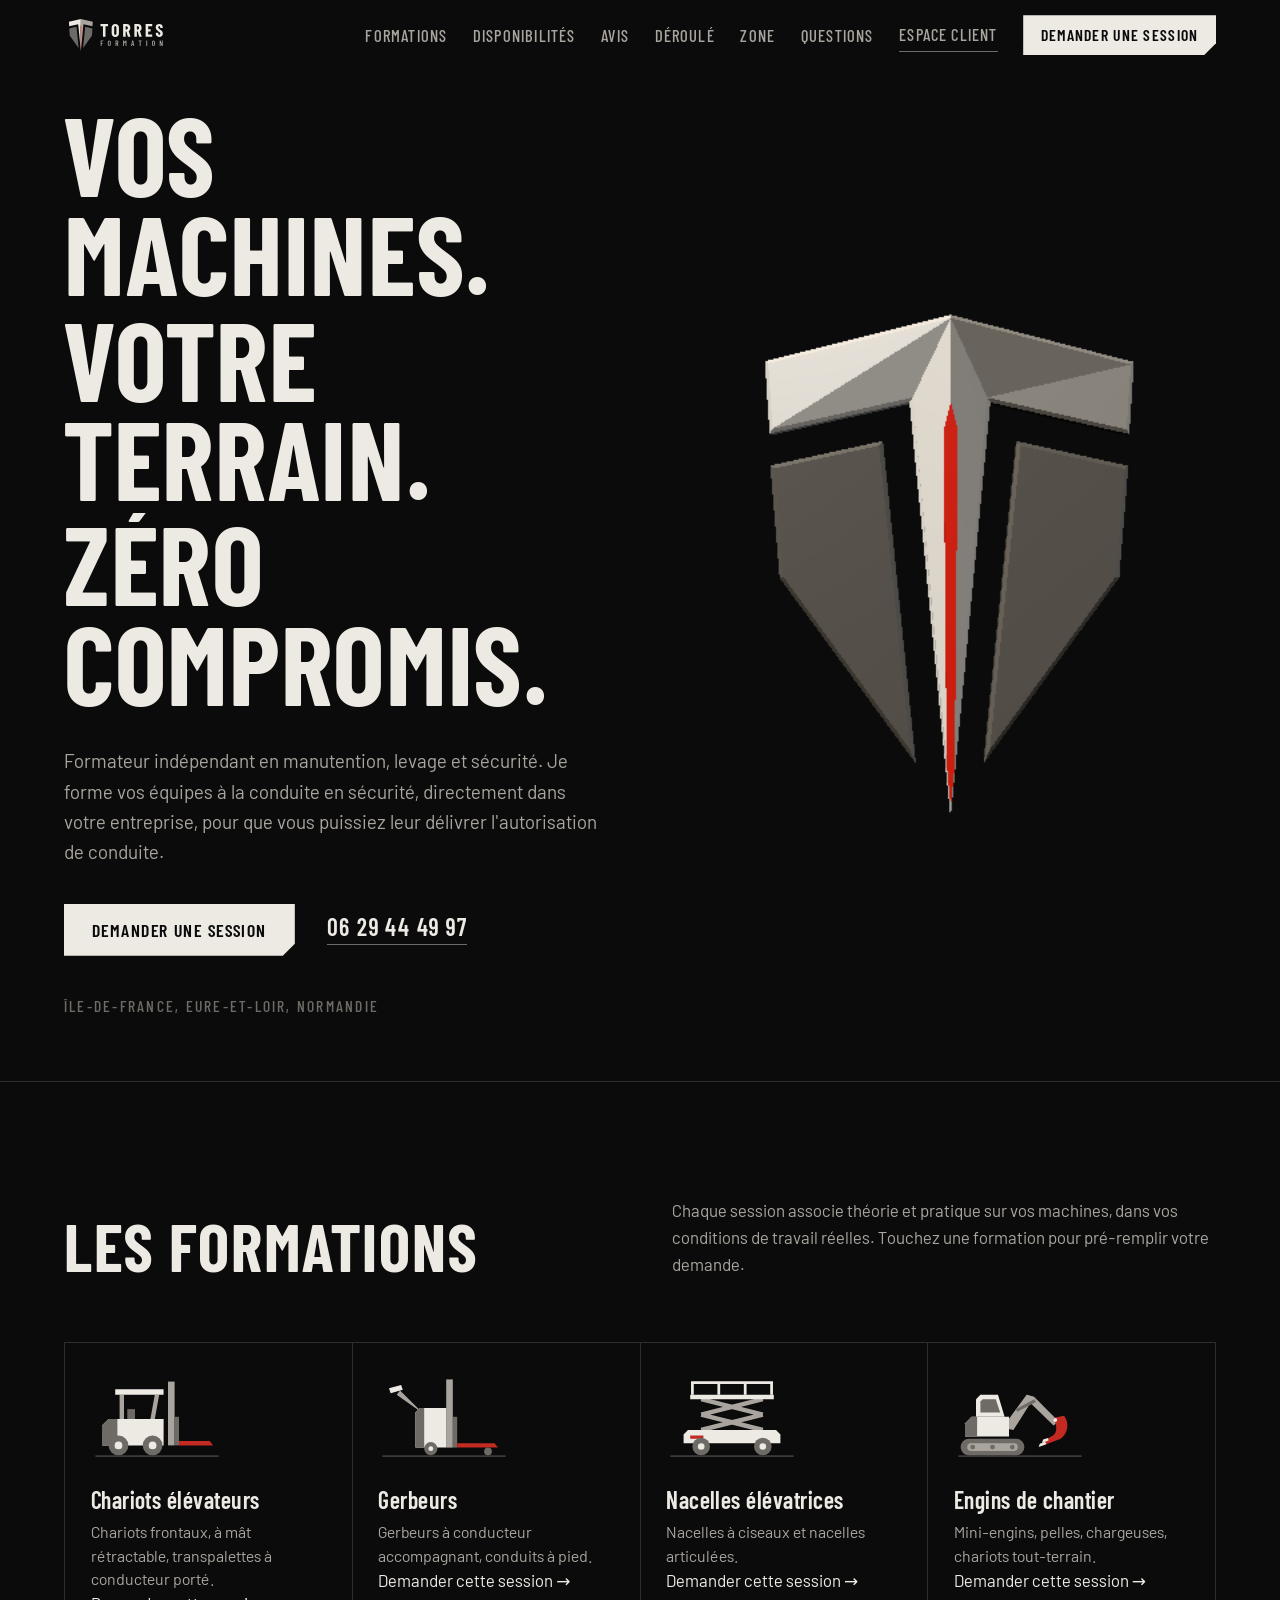
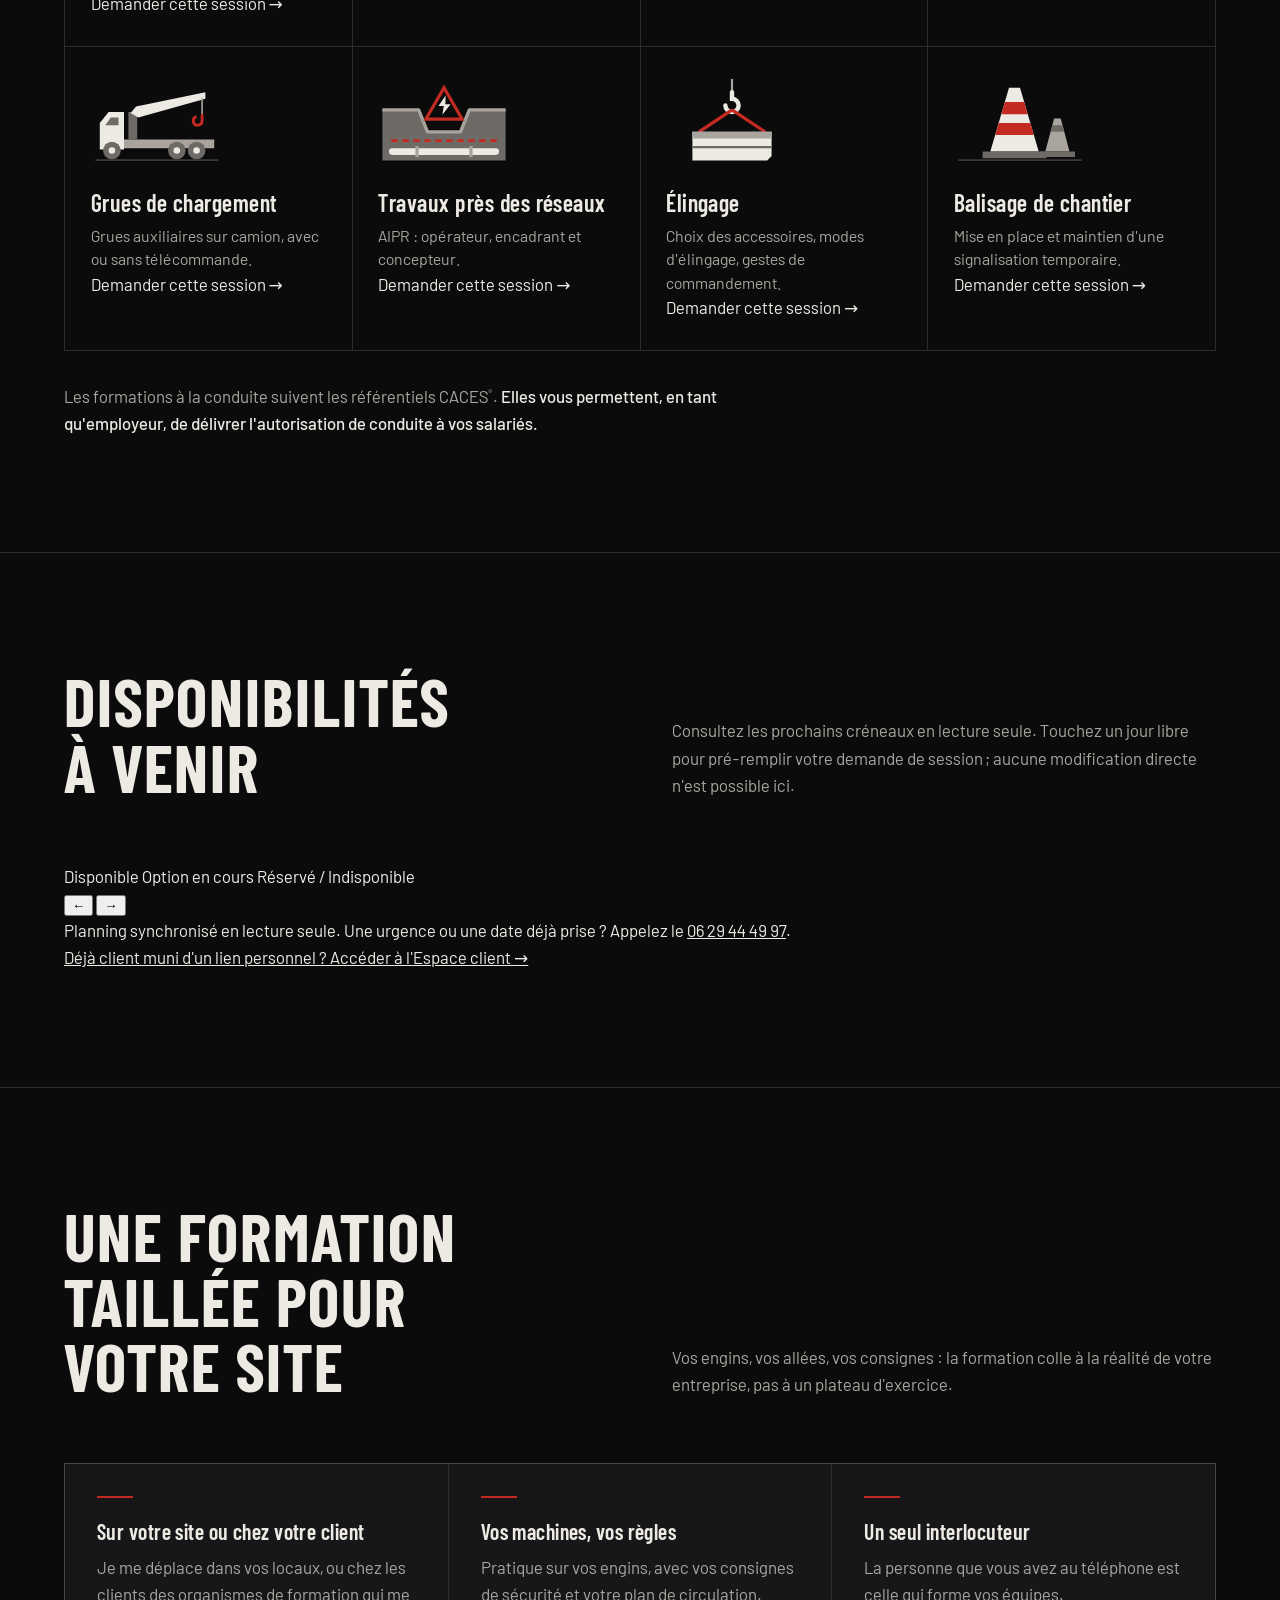
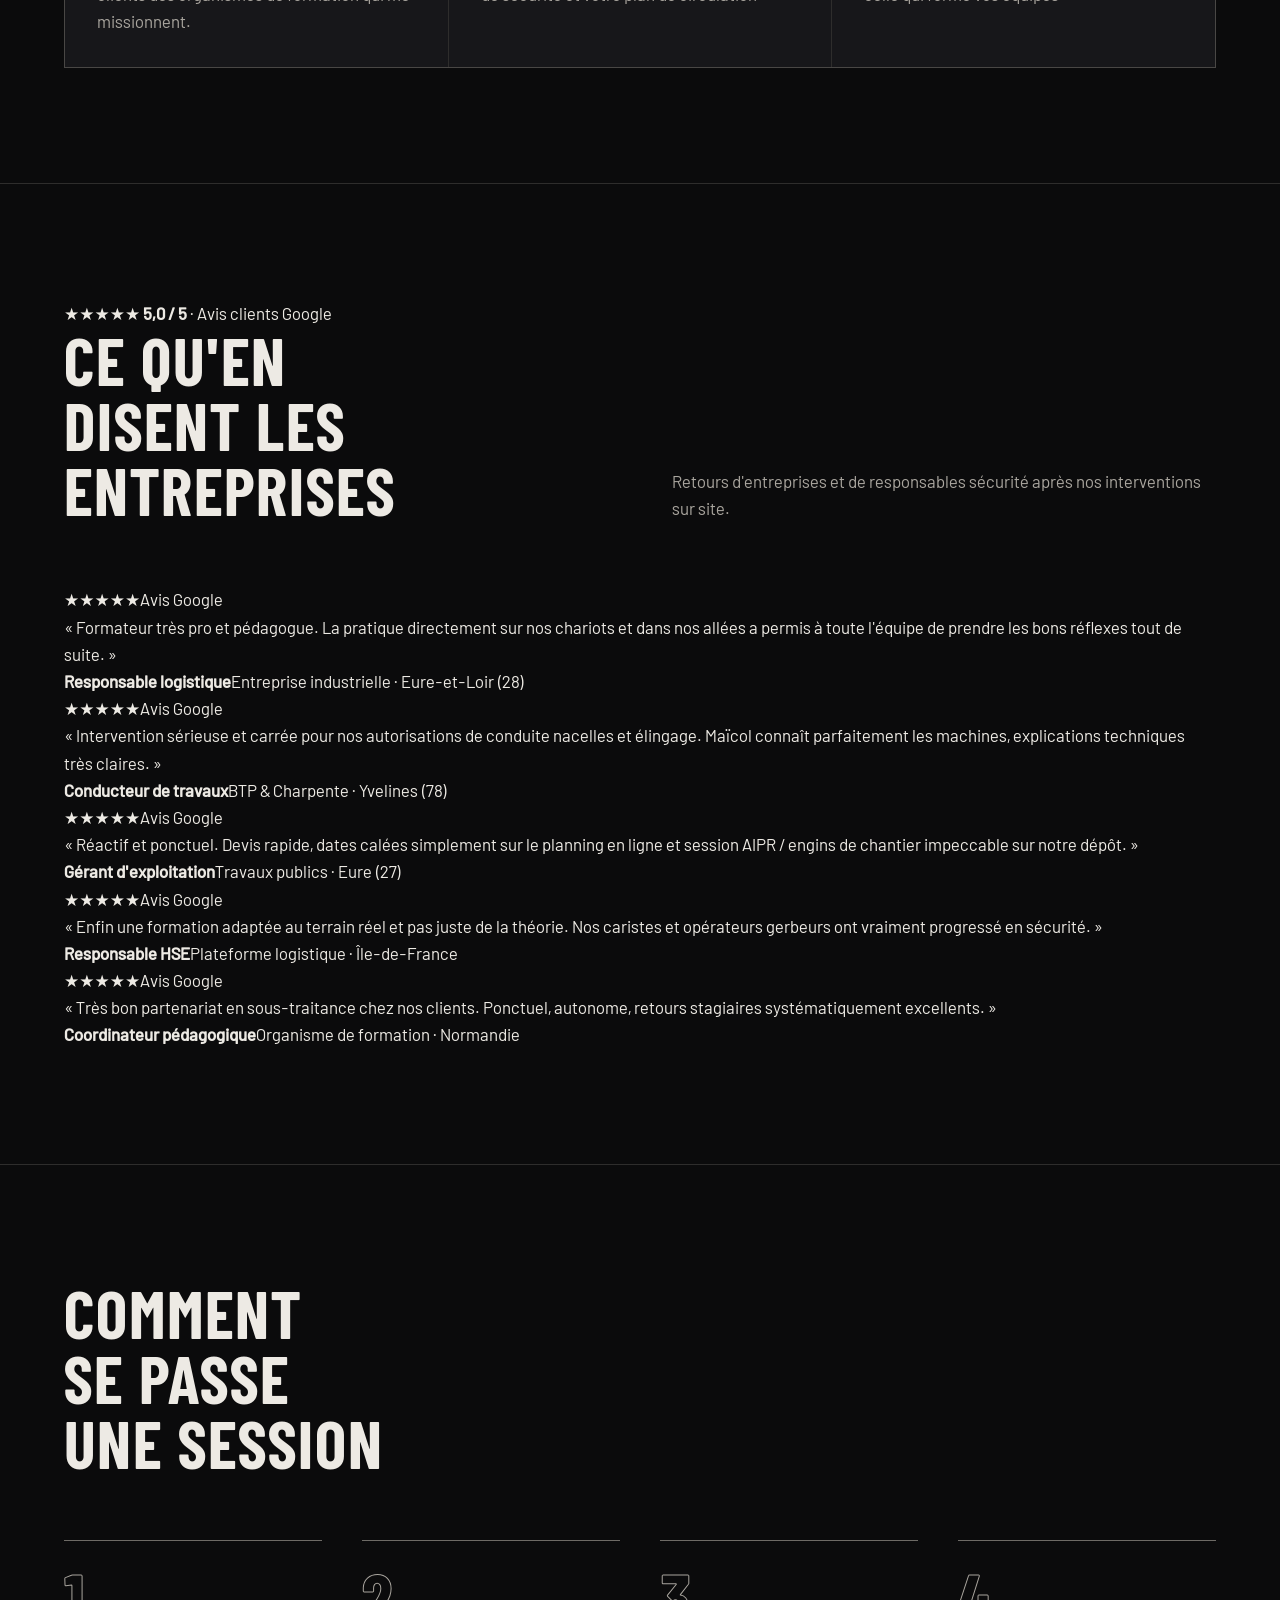
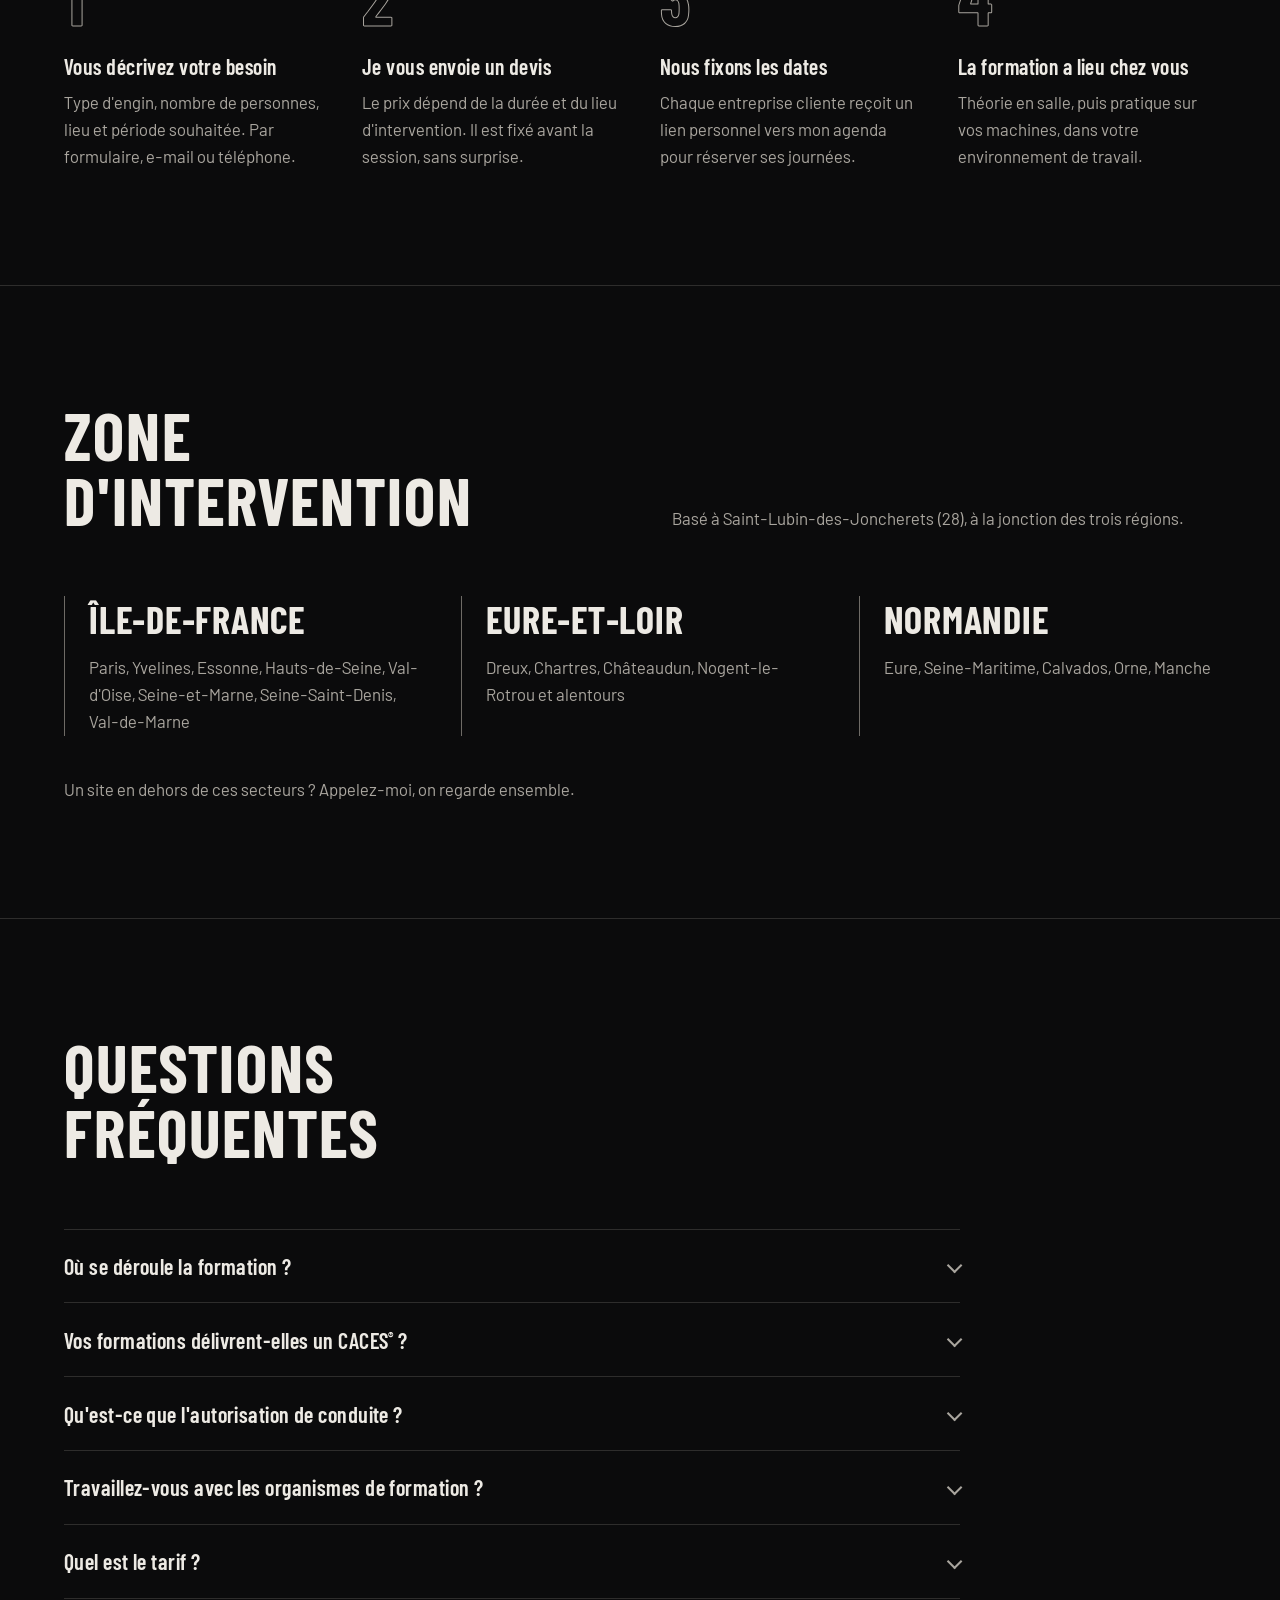
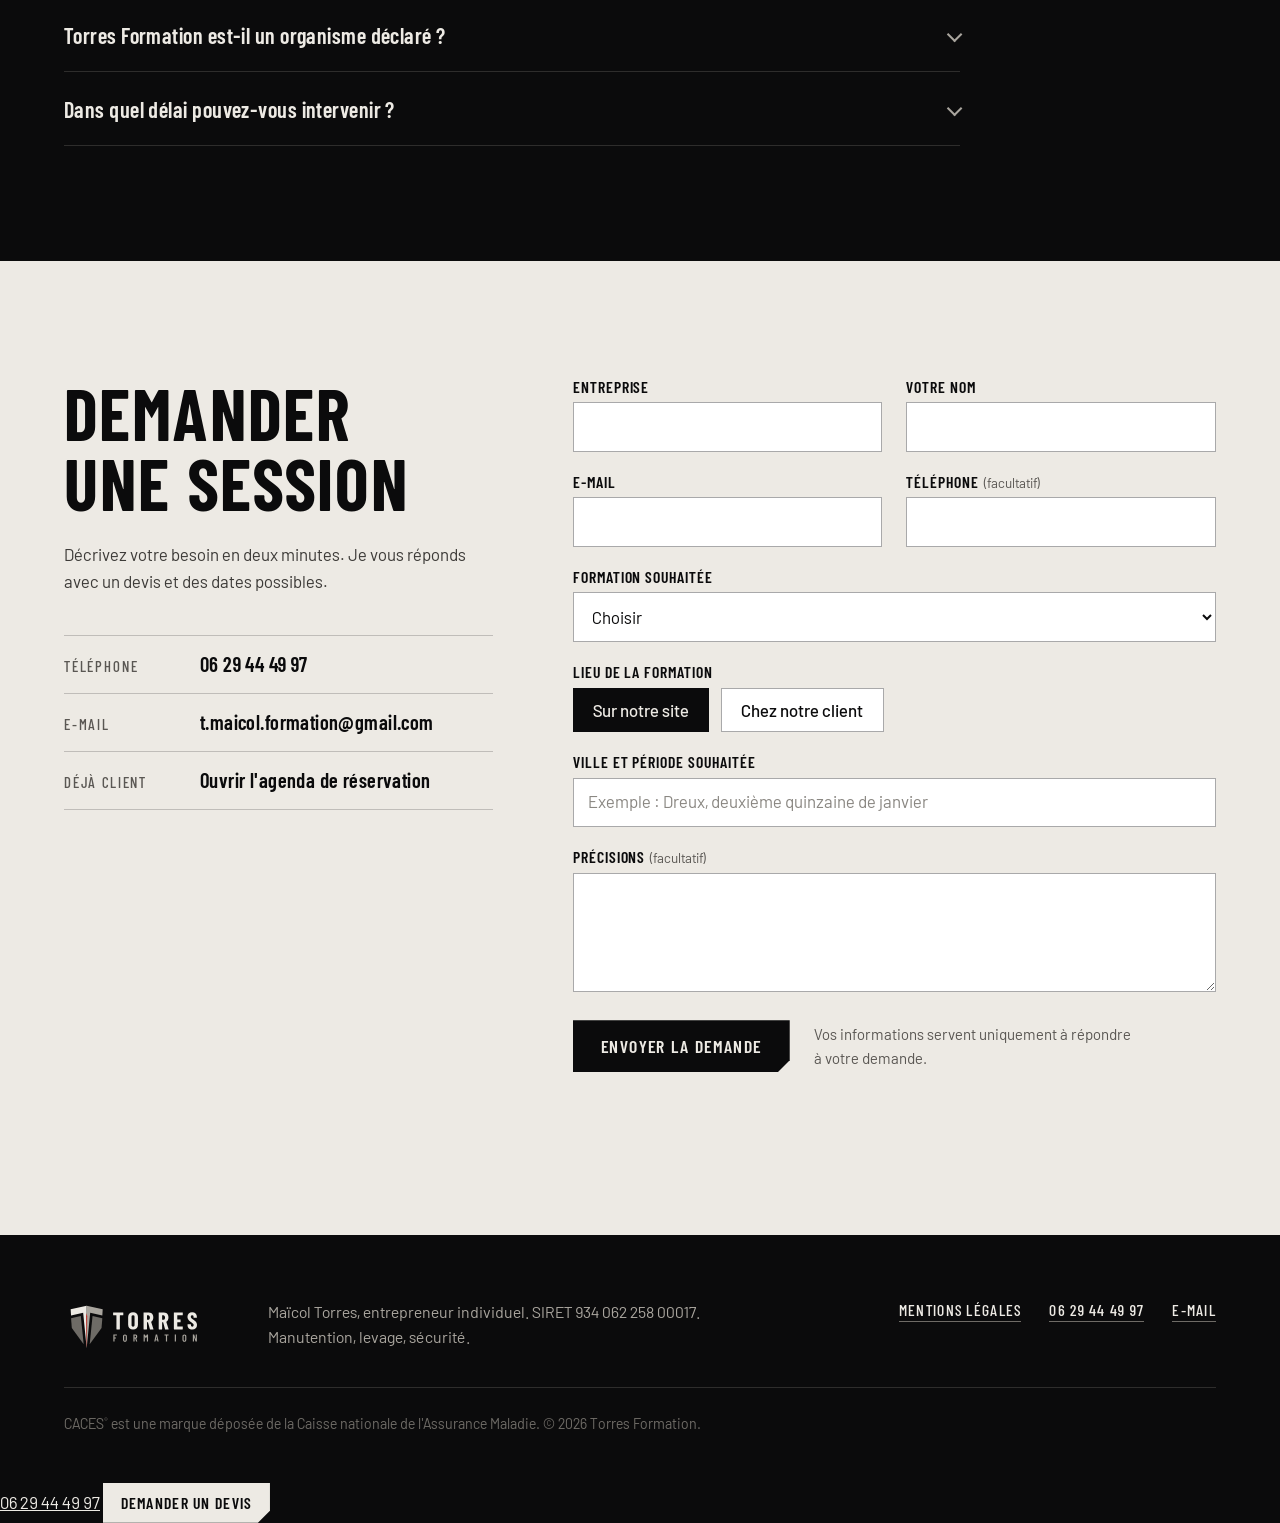
==== commit d82fee5d: "Add files via upload" ====
--- a/index.html
+++ b/index.html
@@ -53,7 +53,8 @@
   </button>
   <nav class="navigation" id="navigation" aria-label="Navigation principale">
     <a href="#formations">Formations</a>
-    <a href="#atouts">Atouts</a>
+    <a href="#disponibilites">Disponibilités</a>
+    <a href="#avis">Avis</a>
     <a href="#deroule">Déroulé</a>
     <a href="#zone">Zone</a>
     <a href="#questions">Questions</a>
@@ -67,9 +68,9 @@
 <section class="accueil" id="accueil">
   <div class="accueil__texte">
     <h1 class="accueil__titre">
-      <span class="ligne"><span>Formés sur</span></span>
-      <span class="ligne"><span>vos engins.</span></span>
-      <span class="ligne"><span>Chez vous.</span></span>
+      <span class="ligne"><span>Vos machines.</span></span>
+      <span class="ligne"><span>Votre terrain.</span></span>
+      <span class="ligne"><span>Zéro compromis.</span></span>
     </h1>
     <p class="accueil__chapo">Formateur indépendant en manutention, levage et sécurité. Je forme vos équipes à la conduite en sécurité, directement dans votre entreprise, pour que vous puissiez leur délivrer l'autorisation de conduite.</p>
     <div class="accueil__actions">
@@ -87,19 +88,45 @@
 <section class="bloc" id="formations">
   <div class="bloc__tete">
     <h2>Les formations</h2>
-    <p>Chaque session associe théorie et pratique. La pratique se fait sur vos machines, dans vos conditions de travail réelles.</p>
+    <p>Chaque session associe théorie et pratique sur vos machines, dans vos conditions de travail réelles. Touchez une formation pour pré-remplir votre demande.</p>
   </div>
   <ul class="engins">
-    <li class="engin"><svg viewBox="0 0 120 80" aria-hidden="true" focusable="false"><path fill="#6E6B66" d="M4 73h112v1.5H4z" opacity=".5"/><path fill="#A9A59E" d="M26 40V18h4v22zM54 40l4-22h4l-4 22z"/><path fill="#EDEAE4" d="M22 13h44v5H22z"/><path fill="#6E6B66" d="M33 40v-9h7v9z"/><path fill="#EDEAE4" d="M10 64V46l6-6h50v24z"/><path fill="#6E6B66" d="M10 64V46l6-6h8v24z"/><path fill="#A9A59E" d="M70 6h6v58h-6z"/><path fill="#6E6B66" d="M76 38h4v26h-4z"/><path fill="#C22A22" d="M80 60h28l3 4H80z"/><circle cx="25" cy="64" r="9" fill="#6E6B66"/><circle cx="25" cy="64" r="3.5" fill="#EDEAE4"/><circle cx="56" cy="64" r="9" fill="#6E6B66"/><circle cx="56" cy="64" r="3.5" fill="#EDEAE4"/></svg><h3>Chariots élévateurs</h3><p>Chariots frontaux, à mât rétractable, transpalettes à conducteur porté.</p></li>
-    <li class="engin"><svg viewBox="0 0 120 80" aria-hidden="true" focusable="false"><path fill="#6E6B66" d="M4 73h112v1.5H4z" opacity=".5"/><path fill="#A9A59E" d="M62 4h6v62h-6z"/><path fill="#A9A59E" d="M37 31l4 4-24-17 3-4z"/><path fill="#EDEAE4" d="M10 12l11-3 1.5 4.5-11 3z"/><path fill="#EDEAE4" d="M34 66V34l4-4h24v36z"/><path fill="#6E6B66" d="M34 66V34l4-4h4v36z"/><path fill="#6E6B66" d="M68 38h4v28h-4z"/><path fill="#C22A22" d="M72 62h34l3 4H72z"/><circle cx="48" cy="67" r="6" fill="#6E6B66"/><circle cx="48" cy="67" r="2.2" fill="#EDEAE4"/><circle cx="100" cy="69.5" r="3.5" fill="#6E6B66"/></svg><h3>Gerbeurs</h3><p>Gerbeurs à conducteur accompagnant, conduits à pied.</p></li>
-    <li class="engin"><svg viewBox="0 0 120 80" aria-hidden="true" focusable="false"><path fill="#6E6B66" d="M4 73h112v1.5H4z" opacity=".5"/><path fill="none" stroke="#A9A59E" stroke-width="4" d="M32 50l56-14M88 50L32 36M32 36l56-14M88 36L32 22"/><path fill="#EDEAE4" d="M16 62v-8l4-4h80l4 4v8z"/><path fill="#C22A22" d="M22 55h12v3H22z"/><circle cx="32" cy="65" r="8" fill="#6E6B66"/><circle cx="32" cy="65" r="3" fill="#EDEAE4"/><circle cx="88" cy="65" r="8" fill="#6E6B66"/><circle cx="88" cy="65" r="3" fill="#EDEAE4"/><path fill="#EDEAE4" d="M22 18h76v4H22z"/><path fill="none" stroke="#EDEAE4" stroke-width="2.5" d="M24 18V7h72v11M48 7v11M72 7v11"/></svg><h3>Nacelles élévatrices</h3><p>Nacelles à ciseaux et nacelles articulées.</p></li>
-    <li class="engin"><svg viewBox="0 0 120 80" aria-hidden="true" focusable="false"><path fill="#6E6B66" d="M4 73h112v1.5H4z" opacity=".5"/><rect x="8" y="58" width="60" height="15" rx="7.5" fill="#6E6B66"/><rect x="14" y="62" width="48" height="7" rx="3.5" fill="#A9A59E"/><path fill="#A9A59E" d="M46 50l4-6 24-28 6 4-26 32z"/><path fill="#A9A59E" d="M74 16l6-2 20 28-5 4z"/><path fill="#C22A22" d="M94 42l9-4 5 14-12 3-4-6z"/><path fill="#EDEAE4" d="M12 56V44l6-6h34v18z"/><path fill="#EDEAE4" d="M22 38V22l4-4h16l6 20z"/><path fill="#6E6B66" d="M26 34V24l2-2h12l4 12z"/><path fill="#6E6B66" d="M12 56V44l6-6h4v18z"/></svg><h3>Engins de chantier</h3><p>Mini-engins, pelles, chargeuses, chariots tout-terrain.</p></li>
-    <li class="engin"><svg viewBox="0 0 120 80" aria-hidden="true" focusable="false"><path fill="#6E6B66" d="M4 73h112v1.5H4z" opacity=".5"/><path fill="#A9A59E" d="M30 55h82v8H30z"/><path fill="#6E6B66" d="M34 55V30h8v25z"/><path fill="#EDEAE4" d="M36 31l5-6 63-13v6L43 35z"/><path fill="none" stroke="#A9A59E" stroke-width="1.5" d="M101 17v16"/><path fill="none" stroke="#C22A22" stroke-width="2.6" stroke-linecap="round" d="M101 33v5a4 4 0 1 1-6-3.4"/><path fill="#EDEAE4" d="M8 64V40l8-10h14v34z"/><path fill="#6E6B66" d="M13 42l5-7h7v7z"/><circle cx="19" cy="65" r="8" fill="#6E6B66"/><circle cx="19" cy="65" r="3" fill="#EDEAE4"/><circle cx="78" cy="65" r="8" fill="#6E6B66"/><circle cx="78" cy="65" r="3" fill="#EDEAE4"/><circle cx="96" cy="65" r="8" fill="#6E6B66"/><circle cx="96" cy="65" r="3" fill="#EDEAE4"/></svg><h3>Grues de chargement</h3><p>Grues auxiliaires sur camion, avec ou sans télécommande.</p></li>
-    <li class="engin"><svg viewBox="0 0 120 80" aria-hidden="true" focusable="false"><path fill="#6E6B66" d="M6 34h108v40H6z"/><path fill="#A9A59E" d="M6 32h108v3H6z"/><path fill="none" stroke="#C22A22" stroke-width="2" stroke-dasharray="5 3" d="M14 46h92"/><circle cx="34" cy="60" r="7" fill="#EDEAE4"/><circle cx="34" cy="60" r="3" fill="#6E6B66"/><circle cx="62" cy="62" r="5" fill="#A9A59E"/><circle cx="88" cy="58" r="8" fill="#EDEAE4"/><circle cx="88" cy="58" r="4" fill="#6E6B66"/><path fill="#EDEAE4" d="M46 4h28l-4 18H50z"/><path fill="#A9A59E" d="M50 22l3 7 3-7 3 7 3-7 3 7 3-7 3 7 3-7z"/></svg><h3>Travaux près des réseaux</h3><p>AIPR : opérateur, encadrant et concepteur.</p></li>
-    <li class="engin"><svg viewBox="0 0 120 80" aria-hidden="true" focusable="false"><path fill="none" stroke="#A9A59E" stroke-width="2" d="M60 0v12"/><path fill="none" stroke="#EDEAE4" stroke-width="4" stroke-linecap="round" d="M60 12v6a6 6 0 1 1-6 6"/><path fill="none" stroke="#C22A22" stroke-width="3" d="M60 28L30 48M60 28l30 20"/><path fill="#EDEAE4" d="M24 48h72v22l-4 4H24z"/><path fill="#A9A59E" d="M24 48h72v6H24z"/><path fill="#6E6B66" d="M24 61h72v2H24z"/></svg><h3>Élingage</h3><p>Choix des accessoires, modes d'élingage, gestes de commandement.</p></li>
-    <li class="engin"><svg viewBox="0 0 120 80" aria-hidden="true" focusable="false"><path fill="#6E6B66" d="M4 73h112v1.5H4z" opacity=".5"/><path fill="#A9A59E" d="M91 36h6l8 30H83z"/><path fill="#6E6B66" d="M89.4 42h9.2l1.6 6H87.8z"/><path fill="#6E6B66" d="M78 66h32v5H78z"/><path fill="#EDEAE4" d="M50 8h10l17 58H33z"/><path fill="#C22A22" d="M46.2 21h17.6l3.2 11H43z"/><path fill="#C22A22" d="M40.6 40h28.8l3.2 11H37.4z"/><path fill="#6E6B66" d="M26 66h58v6H26z"/></svg><h3>Balisage de chantier</h3><p>Mise en place et maintien d'une signalisation temporaire.</p></li>
+    <li class="engin" data-formation="Chariots élévateurs" tabindex="0" role="button" aria-label="Choisir la formation Chariots élévateurs"><svg viewBox="0 0 120 80" aria-hidden="true" focusable="false"><path fill="#6E6B66" d="M4 73h112v1.5H4z" opacity=".5"/><path fill="#A9A59E" d="M26 40V18h4v22zM54 40l4-22h4l-4 22z"/><path fill="#EDEAE4" d="M22 13h44v5H22z"/><path fill="#6E6B66" d="M33 40v-9h7v9z"/><path fill="#EDEAE4" d="M10 64V46l6-6h50v24z"/><path fill="#6E6B66" d="M10 64V46l6-6h8v24z"/><path fill="#A9A59E" d="M70 6h6v58h-6z"/><path fill="#6E6B66" d="M76 38h4v26h-4z"/><path fill="#C22A22" d="M80 60h28l3 4H80z"/><circle cx="25" cy="64" r="9" fill="#6E6B66"/><circle cx="25" cy="64" r="3.5" fill="#EDEAE4"/><circle cx="56" cy="64" r="9" fill="#6E6B66"/><circle cx="56" cy="64" r="3.5" fill="#EDEAE4"/></svg><h3>Chariots élévateurs</h3><p>Chariots frontaux, à mât rétractable, transpalettes à conducteur porté.</p><span class="engin__action" aria-hidden="true">Demander cette session →</span></li>
+    <li class="engin" data-formation="Gerbeurs à conducteur accompagnant" tabindex="0" role="button" aria-label="Choisir la formation Gerbeurs"><svg viewBox="0 0 120 80" aria-hidden="true" focusable="false"><path fill="#6E6B66" d="M4 73h112v1.5H4z" opacity=".5"/><path fill="#A9A59E" d="M62 4h6v62h-6z"/><path fill="#A9A59E" d="M37 31l4 4-24-17 3-4z"/><path fill="#EDEAE4" d="M10 12l11-3 1.5 4.5-11 3z"/><path fill="#EDEAE4" d="M34 66V34l4-4h24v36z"/><path fill="#6E6B66" d="M34 66V34l4-4h4v36z"/><path fill="#6E6B66" d="M68 38h4v28h-4z"/><path fill="#C22A22" d="M72 62h34l3 4H72z"/><circle cx="48" cy="67" r="6" fill="#6E6B66"/><circle cx="48" cy="67" r="2.2" fill="#EDEAE4"/><circle cx="100" cy="69.5" r="3.5" fill="#6E6B66"/></svg><h3>Gerbeurs</h3><p>Gerbeurs à conducteur accompagnant, conduits à pied.</p><span class="engin__action" aria-hidden="true">Demander cette session →</span></li>
+    <li class="engin" data-formation="Nacelles élévatrices" tabindex="0" role="button" aria-label="Choisir la formation Nacelles élévatrices"><svg viewBox="0 0 120 80" aria-hidden="true" focusable="false"><path fill="#6E6B66" d="M4 73h112v1.5H4z" opacity=".5"/><path fill="none" stroke="#A9A59E" stroke-width="4" d="M32 50l56-14M88 50L32 36M32 36l56-14M88 36L32 22"/><path fill="#EDEAE4" d="M16 62v-8l4-4h80l4 4v8z"/><path fill="#C22A22" d="M22 55h12v3H22z"/><circle cx="32" cy="65" r="8" fill="#6E6B66"/><circle cx="32" cy="65" r="3" fill="#EDEAE4"/><circle cx="88" cy="65" r="8" fill="#6E6B66"/><circle cx="88" cy="65" r="3" fill="#EDEAE4"/><path fill="#EDEAE4" d="M22 18h76v4H22z"/><path fill="none" stroke="#EDEAE4" stroke-width="2.5" d="M24 18V7h72v11M48 7v11M72 7v11"/></svg><h3>Nacelles élévatrices</h3><p>Nacelles à ciseaux et nacelles articulées.</p><span class="engin__action" aria-hidden="true">Demander cette session →</span></li>
+    <li class="engin" data-formation="Engins de chantier" tabindex="0" role="button" aria-label="Choisir la formation Engins de chantier"><svg viewBox="0 0 120 80" aria-hidden="true" focusable="false"><path fill="#6E6B66" d="M4 73h112v1.5H4z" opacity=".5"/><rect x="6" y="58" width="58" height="15" rx="7.5" fill="#6E6B66"/><rect x="12" y="62" width="46" height="7" rx="3.5" fill="#A9A59E"/><circle cx="17" cy="65.5" r="2.2" fill="#6E6B66"/><circle cx="35" cy="65.5" r="2.2" fill="#6E6B66"/><circle cx="53" cy="65.5" r="2.2" fill="#6E6B66"/><path fill="#A9A59E" d="M44 48l22-30 7 2-19 30z"/><path fill="#A9A59E" d="M66 18l7 2 22 22-4.5 4-24.5-24z"/><path fill="#6E6B66" d="M56 31l17-9 1.5 2.5-17 9z"/><path fill="#C22A22" d="M90 39l10-2c5 6 4 16-3 21l-13 5-2-3.5 8-4.5c4-3 4-9 0-16z"/><path fill="#EDEAE4" d="M84 63l-7 2.5 1-3 5-1.8zM86 59.5l-6 2 1-2.8 4.5-1.5z"/><circle cx="92" cy="41" r="1.8" fill="#EDEAE4"/><path fill="#EDEAE4" d="M10 56V44l6-6h34v18z"/><path fill="#EDEAE4" d="M20 38V22l4-4h16l6 20z"/><path fill="#6E6B66" d="M24 34V24l2-2h12l4 12z"/><path fill="#6E6B66" d="M10 56V44l6-6h5v18z"/></svg><h3>Engins de chantier</h3><p>Mini-engins, pelles, chargeuses, chariots tout-terrain.</p><span class="engin__action" aria-hidden="true">Demander cette session →</span></li>
+    <li class="engin" data-formation="Grues de chargement" tabindex="0" role="button" aria-label="Choisir la formation Grues de chargement"><svg viewBox="0 0 120 80" aria-hidden="true" focusable="false"><path fill="#6E6B66" d="M4 73h112v1.5H4z" opacity=".5"/><path fill="#A9A59E" d="M30 55h82v8H30z"/><path fill="#6E6B66" d="M34 55V30h8v25z"/><path fill="#EDEAE4" d="M36 31l5-6 63-13v6L43 35z"/><path fill="none" stroke="#A9A59E" stroke-width="1.5" d="M101 17v16"/><path fill="none" stroke="#C22A22" stroke-width="2.6" stroke-linecap="round" d="M101 33v5a4 4 0 1 1-6-3.4"/><path fill="#EDEAE4" d="M8 64V40l8-10h14v34z"/><path fill="#6E6B66" d="M13 42l5-7h7v7z"/><circle cx="19" cy="65" r="8" fill="#6E6B66"/><circle cx="19" cy="65" r="3" fill="#EDEAE4"/><circle cx="78" cy="65" r="8" fill="#6E6B66"/><circle cx="78" cy="65" r="3" fill="#EDEAE4"/><circle cx="96" cy="65" r="8" fill="#6E6B66"/><circle cx="96" cy="65" r="3" fill="#EDEAE4"/></svg><h3>Grues de chargement</h3><p>Grues auxiliaires sur camion, avec ou sans télécommande.</p><span class="engin__action" aria-hidden="true">Demander cette session →</span></li>
+    <li class="engin" data-formation="AIPR" tabindex="0" role="button" aria-label="Choisir la formation AIPR"><svg viewBox="0 0 120 80" aria-hidden="true" focusable="false"><path fill="#6E6B66" d="M4 28h33l8 20h30l8-20h33v46H4z"/><path fill="none" stroke="#A9A59E" stroke-width="3" stroke-linejoin="round" d="M4 28h33l8 20h30l8-20h33"/><path fill="none" stroke="#C22A22" stroke-width="2.5" stroke-dasharray="6 4" d="M12 56h96"/><rect x="10" y="63" width="100" height="6" rx="3" fill="#EDEAE4"/><rect x="34" y="61" width="3" height="10" fill="#A9A59E"/><rect x="83" y="61" width="3" height="10" fill="#A9A59E"/><path fill="#C22A22" d="M60 5l19 33H41z"/><path fill="#0B0B0C" d="M60 11l14 24H46z"/><path fill="#EDEAE4" d="M61.5 15L55 24.5h4.8l-1.3 8 7.5-9.5h-4.8z"/></svg><h3>Travaux près des réseaux</h3><p>AIPR : opérateur, encadrant et concepteur.</p><span class="engin__action" aria-hidden="true">Demander cette session →</span></li>
+    <li class="engin" data-formation="Élingage" tabindex="0" role="button" aria-label="Choisir la formation Élingage"><svg viewBox="0 0 120 80" aria-hidden="true" focusable="false"><path fill="none" stroke="#A9A59E" stroke-width="2" d="M60 0v12"/><path fill="none" stroke="#EDEAE4" stroke-width="4" stroke-linecap="round" d="M60 12v6a6 6 0 1 1-6 6"/><path fill="none" stroke="#C22A22" stroke-width="3" d="M60 28L30 48M60 28l30 20"/><path fill="#EDEAE4" d="M24 48h72v22l-4 4H24z"/><path fill="#A9A59E" d="M24 48h72v6H24z"/><path fill="#6E6B66" d="M24 61h72v2H24z"/></svg><h3>Élingage</h3><p>Choix des accessoires, modes d'élingage, gestes de commandement.</p><span class="engin__action" aria-hidden="true">Demander cette session →</span></li>
+    <li class="engin" data-formation="Balisage et signalisation" tabindex="0" role="button" aria-label="Choisir la formation Balisage de chantier"><svg viewBox="0 0 120 80" aria-hidden="true" focusable="false"><path fill="#6E6B66" d="M4 73h112v1.5H4z" opacity=".5"/><path fill="#A9A59E" d="M91 36h6l8 30H83z"/><path fill="#6E6B66" d="M89.4 42h9.2l1.6 6H87.8z"/><path fill="#6E6B66" d="M78 66h32v5H78z"/><path fill="#EDEAE4" d="M50 8h10l17 58H33z"/><path fill="#C22A22" d="M46.2 21h17.6l3.2 11H43z"/><path fill="#C22A22" d="M40.6 40h28.8l3.2 11H37.4z"/><path fill="#6E6B66" d="M26 66h58v6H26z"/></svg><h3>Balisage de chantier</h3><p>Mise en place et maintien d'une signalisation temporaire.</p><span class="engin__action" aria-hidden="true">Demander cette session →</span></li>
   </ul>
   <p class="engins__note">Les formations à la conduite suivent les référentiels CACES<sup>®</sup>. <strong>Elles vous permettent, en tant qu'employeur, de délivrer l'autorisation de conduite à vos salariés.</strong></p>
+</section>
+
+<section class="bloc" id="disponibilites">
+  <div class="bloc__tete">
+    <h2>Disponibilités à venir</h2>
+    <p>Consultez les prochains créneaux en lecture seule. Touchez un jour libre pour pré-remplir votre demande de session ; aucune modification directe n'est possible ici.</p>
+  </div>
+  <div class="planning" id="planning">
+    <div class="planning__barre">
+      <div class="planning__legende">
+        <span><i class="planning__puce planning__puce--libre"></i>Disponible</span>
+        <span><i class="planning__puce planning__puce--option"></i>Option en cours</span>
+        <span><i class="planning__puce planning__puce--pris"></i>Réservé / Indisponible</span>
+      </div>
+      <div class="planning__nav">
+        <button class="planning__fleche" id="cal-prec" type="button" aria-label="Mois précédents">←</button>
+        <span class="planning__periode" id="cal-periode"></span>
+        <button class="planning__fleche" id="cal-suiv" type="button" aria-label="Mois suivants">→</button>
+      </div>
+    </div>
+    <div class="planning__grille" id="cal-grille" aria-live="polite"></div>
+    <div class="planning__pied">
+      <p>Planning synchronisé en lecture seule. Une urgence ou une date déjà prise ? Appelez le <a href="tel:+33629444997">06 29 44 49 97</a>.</p>
+      <a class="planning__lien-client" href="https://torresformation.github.io/agenda/">Déjà client muni d'un lien personnel ? Accéder à l'Espace client →</a>
+    </div>
+  </div>
 </section>
 
 <section class="bloc" id="atouts">
@@ -112,6 +139,48 @@
     <li><h3>Vos machines, vos règles</h3><p>Pratique sur vos engins, avec vos consignes de sécurité et votre plan de circulation.</p></li>
     <li><h3>Un seul interlocuteur</h3><p>La personne que vous avez au téléphone est celle qui forme vos équipes.</p></li>
   </ul>
+</section>
+
+<section class="bloc bloc--avis" id="avis">
+  <div class="bloc__tete">
+    <div>
+      <div class="avis-badge">
+        <span class="avis-badge__etoiles" aria-label="5 étoiles sur 5">★★★★★</span>
+        <span class="avis-badge__note"><strong>5,0 / 5</strong> · Avis clients Google</span>
+      </div>
+      <h2>Ce qu'en disent les entreprises</h2>
+    </div>
+    <p>Retours d'entreprises et de responsables sécurité après nos interventions sur site.</p>
+  </div>
+  <div class="avis-defile" aria-label="Avis clients">
+    <div class="avis-piste" id="avis-piste">
+      <article class="avis-carte">
+        <div class="avis-carte__tete"><span class="avis-carte__etoiles" aria-hidden="true">★★★★★</span><span class="avis-carte__source">Avis Google</span></div>
+        <p class="avis-carte__texte">« Formateur très pro et pédagogue. La pratique directement sur nos chariots et dans nos allées a permis à toute l'équipe de prendre les bons réflexes tout de suite. »</p>
+        <footer class="avis-carte__auteur"><strong>Responsable logistique</strong><span>Entreprise industrielle · Eure-et-Loir (28)</span></footer>
+      </article>
+      <article class="avis-carte">
+        <div class="avis-carte__tete"><span class="avis-carte__etoiles" aria-hidden="true">★★★★★</span><span class="avis-carte__source">Avis Google</span></div>
+        <p class="avis-carte__texte">« Intervention sérieuse et carrée pour nos autorisations de conduite nacelles et élingage. Maïcol connaît parfaitement les machines, explications techniques très claires. »</p>
+        <footer class="avis-carte__auteur"><strong>Conducteur de travaux</strong><span>BTP &amp; Charpente · Yvelines (78)</span></footer>
+      </article>
+      <article class="avis-carte">
+        <div class="avis-carte__tete"><span class="avis-carte__etoiles" aria-hidden="true">★★★★★</span><span class="avis-carte__source">Avis Google</span></div>
+        <p class="avis-carte__texte">« Réactif et ponctuel. Devis rapide, dates calées simplement sur le planning en ligne et session AIPR / engins de chantier impeccable sur notre dépôt. »</p>
+        <footer class="avis-carte__auteur"><strong>Gérant d'exploitation</strong><span>Travaux publics · Eure (27)</span></footer>
+      </article>
+      <article class="avis-carte">
+        <div class="avis-carte__tete"><span class="avis-carte__etoiles" aria-hidden="true">★★★★★</span><span class="avis-carte__source">Avis Google</span></div>
+        <p class="avis-carte__texte">« Enfin une formation adaptée au terrain réel et pas juste de la théorie. Nos caristes et opérateurs gerbeurs ont vraiment progressé en sécurité. »</p>
+        <footer class="avis-carte__auteur"><strong>Responsable HSE</strong><span>Plateforme logistique · Île-de-France</span></footer>
+      </article>
+      <article class="avis-carte">
+        <div class="avis-carte__tete"><span class="avis-carte__etoiles" aria-hidden="true">★★★★★</span><span class="avis-carte__source">Avis Google</span></div>
+        <p class="avis-carte__texte">« Très bon partenariat en sous-traitance chez nos clients. Ponctuel, autonome, retours stagiaires systématiquement excellents. »</p>
+        <footer class="avis-carte__auteur"><strong>Coordinateur pédagogique</strong><span>Organisme de formation · Normandie</span></footer>
+      </article>
+    </div>
+  </div>
 </section>
 
 <section class="bloc" id="deroule">
@@ -248,6 +317,11 @@
   <p class="pied__note">CACES<sup>®</sup> est une marque déposée de la Caisse nationale de l'Assurance Maladie. © <span id="annee">2026</span> Torres Formation.</p>
 </footer>
 
+<div class="barre-mobile" aria-label="Actions rapides">
+  <a class="barre-mobile__tel" href="tel:+33629444997">06 29 44 49 97</a>
+  <a class="bouton bouton--petit" href="#reserver">Demander un devis</a>
+</div>
+
 <script src="js/main.js" defer></script>
 <script type="module" src="js/bouclier.js"></script>
 </body>
--- a/css/style.css
+++ b/css/style.css
@@ -1,218 +1,214 @@
-/* Torres Formation — charte graphique v1.0 */
-@font-face{font-family:"Barlow Condensed";font-weight:700;font-display:swap;src:url("../assets/fonts/BarlowCondensed-Bold.woff2") format("woff2")}
-@font-face{font-family:"Barlow Condensed";font-weight:600;font-display:swap;src:url("../assets/fonts/BarlowCondensed-SemiBold.woff2") format("woff2")}
-@font-face{font-family:"Barlow Condensed";font-weight:500;font-display:swap;src:url("../assets/fonts/BarlowCondensed-Medium.woff2") format("woff2")}
-@font-face{font-family:"Barlow";font-weight:400;font-display:swap;src:url("../assets/fonts/Barlow-Regular.woff2") format("woff2")}
-@font-face{font-family:"Barlow";font-weight:500;font-display:swap;src:url("../assets/fonts/Barlow-Medium.woff2") format("woff2")}
-
-:root{
-  --noir:#0B0B0C; --anthracite:#17171A; --pierre:#6E6B66; --acier:#A9A59E; --os:#EDEAE4; --rouge:#C22A22;
-  --titres:"Barlow Condensed","Arial Narrow",sans-serif;
-  --texte:"Barlow",system-ui,sans-serif;
-  --marge:clamp(1.25rem,5vw,4.5rem);
-  --filet:rgba(169,165,158,.22);
-  --facette:polygon(0 0,100% 0,100% calc(100% - 12px),calc(100% - 12px) 100%,0 100%);
-}
-*,*::before,*::after{box-sizing:border-box}
-html{scroll-behavior:smooth;scroll-padding-top:5rem;-webkit-text-size-adjust:100%}
-body{margin:0;background:var(--noir);color:var(--os);font:400 1.0625rem/1.6 var(--texte);-webkit-font-smoothing:antialiased;overflow-x:hidden}
-img{max-width:100%;height:auto;display:block}
-a{color:inherit}
-h1,h2,h3,p,ul,ol{margin:0}
-ul,ol{padding:0;list-style:none}
-h1,h2{font-family:var(--titres);font-weight:700;text-transform:uppercase;letter-spacing:.03em;line-height:.98;text-wrap:balance}
-h3{font:600 1.375rem/1.2 var(--titres);letter-spacing:.02em}
-sup{font-size:.55em;line-height:0}
-:focus-visible{outline:2px solid var(--rouge);outline-offset:3px}
-::selection{background:var(--os);color:var(--noir)}
-.visuellement-cache{position:absolute;width:1px;height:1px;overflow:hidden;clip-path:inset(50%);white-space:nowrap}
-.skip{position:absolute;left:-999px;top:0;background:var(--os);color:var(--noir);padding:.75rem 1rem;z-index:100}
-.skip:focus{left:0}
-
-/* Fil rouge : progression de lecture */
-.fil{position:fixed;left:0;top:0;bottom:0;width:2px;z-index:60;pointer-events:none}
-.fil__trait{display:block;width:100%;height:100%;background:var(--rouge);transform:scaleY(0);will-change:transform;transform-origin:top}
-
-/* Boutons */
-.bouton{display:inline-flex;align-items:center;justify-content:center;min-height:3.25rem;padding:.75rem 1.75rem;background:var(--os);color:var(--noir);font:600 1.125rem/1 var(--titres);letter-spacing:.08em;text-transform:uppercase;text-decoration:none;border:0;cursor:pointer;clip-path:var(--facette);transition:background-color .2s,transform .2s}
-.bouton:hover{background:#fff}
-.bouton:active{transform:translateY(1px)}
-.bouton--petit{min-height:2.5rem;padding:.5rem 1.1rem;font-size:1rem}
-.bouton--sombre{background:var(--noir);color:var(--os)}
-.bouton--sombre:hover{background:var(--anthracite)}
-.bouton[disabled]{opacity:.55;cursor:progress}
-
-/* En-tête */
-.entete{position:fixed;inset:0 0 auto 0;z-index:50;display:flex;align-items:center;justify-content:space-between;gap:1.5rem;padding:.9rem var(--marge);transition:background-color .3s,border-color .3s;border-bottom:1px solid transparent}
-.entete.est-defile{background:rgba(11,11,12,.94);border-color:var(--filet)}
-.entete__logo img{height:2.6rem;width:auto}
-.navigation{display:flex;align-items:center;gap:clamp(1rem,2vw,2rem)}
-.navigation a:not(.bouton){font:500 1.0625rem/1 var(--titres);letter-spacing:.07em;text-transform:uppercase;text-decoration:none;color:var(--acier);padding:.5rem 0;transition:color .2s}
-.navigation a:not(.bouton):hover{color:var(--os)}
-.navigation .navigation__client{color:var(--os);border-bottom:1px solid var(--pierre)}
-.entete__menu{display:none;width:3rem;height:3rem;background:none;border:0;color:var(--os);cursor:pointer;padding:0}
-.entete__menu-traits,.entete__menu-traits::before{display:block;width:1.6rem;height:2px;background:currentColor;margin:0 auto;transition:transform .25s}
-.entete__menu-traits::before{content:"";transform:translateY(7px)}
-.entete__menu[aria-expanded="true"] .entete__menu-traits{transform:translateY(3.5px) rotate(45deg)}
-.entete__menu[aria-expanded="true"] .entete__menu-traits::before{transform:rotate(-90deg)}
-
-/* Accueil */
-.accueil{position:relative;min-height:100svh;display:grid;grid-template-columns:minmax(0,1.05fr) minmax(0,.95fr);align-items:center;gap:2rem;padding:6.5rem var(--marge) 4rem}
-.accueil__titre{font-size:clamp(3.4rem,8.6vw,8.25rem);letter-spacing:.015em;line-height:.9}
-.ligne{display:block;overflow:hidden;padding-bottom:.06em}
-.ligne>span{display:block;transform:translateY(105%);animation:monte .9s cubic-bezier(.2,.75,.2,1) forwards}
-.ligne:nth-child(2)>span{animation-delay:.09s}
-.ligne:nth-child(3)>span{animation-delay:.18s}
-@keyframes monte{to{transform:none}}
-.accueil__chapo{max-width:34rem;margin-top:1.75rem;font-size:1.1875rem;color:var(--acier)}
-.accueil__actions{display:flex;flex-wrap:wrap;align-items:center;gap:1.5rem 2rem;margin-top:2.25rem}
-.lien-tel{font:600 1.5rem/1 var(--titres);letter-spacing:.06em;text-decoration:none;border-bottom:1px solid var(--pierre);padding-bottom:.3rem;transition:border-color .2s}
-.lien-tel:hover{border-color:var(--os)}
-.accueil__zone{margin-top:2.5rem;font:500 1rem/1.3 var(--titres);letter-spacing:.14em;text-transform:uppercase;color:var(--pierre)}
-.accueil__chapo,.accueil__actions,.accueil__zone{opacity:0;animation:parait .8s .45s ease forwards}
-@keyframes parait{to{opacity:1}}
-.accueil__visuel{position:relative;height:min(78svh,46rem);min-height:22rem}
-.accueil__affiche,.accueil__scene{position:absolute;inset:0;width:100%;height:100%}
-.accueil__affiche{object-fit:contain;padding:8%;transition:opacity .6s}
-.accueil__scene{opacity:0;transition:opacity .8s;touch-action:pan-y}
-.accueil__visuel.est-3d .accueil__scene{opacity:1}
-.accueil__visuel.est-3d .accueil__affiche{opacity:0}
-
-/* Blocs */
-.bloc{padding:clamp(4.5rem,9vw,8.5rem) var(--marge);border-top:1px solid var(--filet)}
-.bloc__tete{display:grid;grid-template-columns:minmax(0,1fr) minmax(0,1fr);gap:1.5rem 4rem;align-items:end;margin-bottom:clamp(2.5rem,5vw,4.5rem)}
-.bloc__tete h2{font-size:clamp(2.4rem,5.2vw,4.75rem);max-width:14ch}
-.bloc__tete p{max-width:36rem;color:var(--acier)}
-.note{margin-top:2.5rem;color:var(--acier)}
-
-/* Catalogue */
-.engins{display:grid;grid-template-columns:repeat(4,minmax(0,1fr));border-top:1px solid var(--filet);border-left:1px solid var(--filet)}
-.engin{position:relative;padding:2rem 1.6rem 1.8rem;border-right:1px solid var(--filet);border-bottom:1px solid var(--filet);transition:background .3s ease}
-.engin:hover{background:var(--anthracite)}
-.engin::before{content:"";position:absolute;left:0;top:-1px;width:100%;height:1px;background:var(--rouge);transform:scaleX(0);transform-origin:left;transition:transform .45s cubic-bezier(.2,.75,.2,1)}
-.engin:hover::before{transform:scaleX(1)}
-.engin svg{display:block;width:7.6rem;height:5.7rem;margin-bottom:1.4rem;transition:transform .45s cubic-bezier(.2,.75,.2,1)}
-.engin:hover svg{transform:translateX(.4rem)}
-.engin h3{font:600 1.5rem/1.15 var(--titres);letter-spacing:.02em}
-.engin p{color:var(--acier);margin-top:.45rem;font-size:1rem;line-height:1.45}
-.engins__note{margin-top:2rem;max-width:44rem;color:var(--acier)}
-.engins__note strong{color:var(--os);font-weight:500}
-
-/* Parcours */
-.frise{display:grid;grid-template-columns:repeat(4,minmax(0,1fr));border-top:1px solid var(--pierre)}
-.frise li{position:relative;padding:1.75rem 1.5rem 0 0}
-.frise li::before{content:"";position:absolute;top:-5px;left:0;width:9px;height:9px;background:var(--os);transform:rotate(45deg)}
-.frise li:last-child::before{background:var(--rouge)}
-.frise__date{display:block;font:500 1rem/1 var(--titres);letter-spacing:.12em;text-transform:uppercase;color:var(--acier);margin-bottom:.75rem}
-.frise p{color:var(--acier);margin-top:.5rem;font-size:1rem}
-.atouts{display:grid;grid-template-columns:repeat(3,minmax(0,1fr));gap:1px;background:var(--filet);margin-top:clamp(3rem,6vw,5rem);border:1px solid var(--filet)}
-.atouts li{background:var(--anthracite);padding:2rem}
-.atouts p{color:var(--acier);margin-top:.6rem}
-
-/* Étapes */
-.etapes{counter-reset:etape;display:grid;grid-template-columns:repeat(4,minmax(0,1fr));gap:2.5rem}
-.etapes li{counter-increment:etape;border-top:1px solid var(--pierre);padding-top:1.25rem}
-.etapes li::before{content:counter(etape);display:block;font:700 4.5rem/1 var(--titres);color:transparent;-webkit-text-stroke:1px var(--acier);margin-bottom:1.25rem}
-.etapes p{color:var(--acier);margin-top:.6rem}
-
-/* Zone */
-.regions{display:grid;grid-template-columns:repeat(3,minmax(0,1fr));gap:2.5rem}
-.regions li{border-left:1px solid var(--pierre);padding-left:1.5rem}
-.regions h3{font-size:clamp(1.75rem,3vw,2.5rem);font-weight:700;text-transform:uppercase}
-.regions p{color:var(--acier);margin-top:.75rem}
-
-/* Questions */
-.questions{max-width:56rem;border-top:1px solid var(--filet)}
-.questions details{border-bottom:1px solid var(--filet)}
-.questions summary{display:flex;justify-content:space-between;align-items:center;gap:1.5rem;padding:1.4rem 0;font:600 1.4rem/1.25 var(--titres);letter-spacing:.02em;cursor:pointer;list-style:none}
-.questions summary::-webkit-details-marker{display:none}
-.questions summary::after{content:"";flex:none;width:.7rem;height:.7rem;border-right:2px solid var(--acier);border-bottom:2px solid var(--acier);transform:rotate(45deg);transition:transform .25s}
-.questions details[open] summary::after{transform:rotate(-135deg)}
-.questions details p{max-width:44rem;padding:0 0 1.6rem;color:var(--acier)}
-
-/* Réserver : fond os */
-.reserver{display:grid;grid-template-columns:minmax(0,.8fr) minmax(0,1.2fr);gap:3rem 5rem;padding:clamp(4.5rem,9vw,8.5rem) var(--marge);background:var(--os);color:var(--noir)}
-.reserver h2{font-size:clamp(2.6rem,5.6vw,5rem)}
-.reserver__intro>p{margin-top:1.5rem;max-width:26rem;color:#3d3b38}
-.coordonnees{margin-top:2.5rem;border-top:1px solid rgba(11,11,12,.2)}
-.coordonnees li{display:grid;grid-template-columns:7.5rem minmax(0,1fr);gap:1rem;align-items:baseline;padding:1rem 0;border-bottom:1px solid rgba(11,11,12,.2)}
-.coordonnees span{font:500 .95rem/1 var(--titres);letter-spacing:.12em;text-transform:uppercase;color:#5a5753}
-.coordonnees a{font:600 1.3rem/1.2 var(--titres);letter-spacing:.02em;text-decoration:none;overflow-wrap:anywhere}
-.coordonnees a:hover{text-decoration:underline;text-underline-offset:.25em}
-.formulaire{display:grid;grid-template-columns:1fr 1fr;gap:1.25rem 1.5rem;align-content:start}
-.champ{display:flex;flex-direction:column;gap:.4rem;min-width:0;border:0;padding:0;margin:0}
-.champ--large{grid-column:1/-1}
-.champ label,.champ legend{font:600 1rem/1.2 var(--titres);letter-spacing:.06em;text-transform:uppercase;padding:0}
-.champ small{font:400 .85rem var(--texte);letter-spacing:0;text-transform:none;color:#5a5753}
-.champ input[type=text],.champ input[type=email],.champ input[type=tel],.champ select,.champ textarea{width:100%;min-height:3.1rem;padding:.7rem .9rem;background:#fff;border:1px solid rgba(11,11,12,.35);border-radius:0;color:var(--noir);font:400 1.0625rem/1.4 var(--texte);transition:border-color .2s,box-shadow .2s}
-.champ textarea{resize:vertical}
-.champ input:focus,.champ select:focus,.champ textarea:focus{outline:0;border-color:var(--noir);box-shadow:inset 0 -2px 0 var(--noir)}
-.champ .est-invalide{border-color:var(--rouge);box-shadow:inset 0 -2px 0 var(--rouge)}
-::placeholder{color:#8a8782}
-.choix{flex-direction:row;flex-wrap:wrap;gap:.75rem}
-.choix legend{margin-bottom:.4rem;width:100%}
-.choix label{position:relative;cursor:pointer;text-transform:none;letter-spacing:0;font:500 1.0625rem var(--texte)}
-.choix input{position:absolute;opacity:0;inset:0}
-.choix span{display:block;padding:.7rem 1.2rem;border:1px solid rgba(11,11,12,.35);background:#fff;transition:background-color .2s,color .2s}
-.choix input:checked+span{background:var(--noir);color:var(--os);border-color:var(--noir)}
-.choix input:focus-visible+span{outline:2px solid var(--rouge);outline-offset:3px}
-.pot{position:absolute;left:-9999px}
-.formulaire__bas{flex-direction:row;flex-wrap:wrap;align-items:center;gap:1rem 1.5rem;margin-top:.5rem}
-.formulaire__info{font-size:.95rem;color:#5a5753;max-width:20rem}
-.formulaire__etat{grid-column:1/-1;font-weight:500;min-height:1.6em}
-.formulaire__etat.est-erreur{color:#8f1d17}
-.formulaire__etat a{font-weight:500}
-
-/* Pied */
-.pied{padding:4rem var(--marge) 3rem;display:grid;grid-template-columns:auto minmax(0,1fr) auto;gap:2rem 4rem;align-items:start;color:var(--acier);font-size:1rem}
-.pied img{height:3.5rem;width:auto}
-.pied__liens{display:flex;flex-wrap:wrap;gap:.5rem 1.75rem}
-.pied__liens a{font:500 1rem/1.4 var(--titres);letter-spacing:.08em;text-transform:uppercase;color:var(--os);text-decoration:none;border-bottom:1px solid var(--pierre)}
-.pied__note{grid-column:1/-1;border-top:1px solid var(--filet);padding-top:1.5rem;font-size:.9rem;color:var(--pierre)}
-
-/* Page légale */
-.legal{max-width:46rem;margin:0 auto;padding:8rem var(--marge) 5rem}
-.legal h1{font-size:clamp(2.5rem,6vw,4rem);margin-bottom:2.5rem}
-.legal h2{font-size:1.6rem;margin:2.5rem 0 .75rem;letter-spacing:.05em}
-.legal p{color:var(--acier);margin-bottom:.75rem}
-.legal a{color:var(--os)}
-
-/* Apparition au défilement : uniquement les titres de bloc */
-.js .bloc__tete h2{clip-path:inset(0 0 100% 0);transform:translateY(.35em);transition:clip-path .9s cubic-bezier(.2,.75,.2,1),transform .9s cubic-bezier(.2,.75,.2,1)}
-.js .bloc__tete.est-vu h2{clip-path:inset(0 0 -10% 0);transform:none}
-
-@media (max-width:1100px){
-  .navigation a:not(.bouton):not(.navigation__client){display:none}
-}
-@media (max-width:860px){
-  .entete__menu{display:block;position:relative;z-index:2}
-  .navigation{position:fixed;inset:0;flex-direction:column;justify-content:center;gap:1.75rem;background:var(--noir);opacity:0;visibility:hidden;transition:opacity .25s,visibility .25s}
-  .navigation.est-ouverte{opacity:1;visibility:visible}
-  .navigation a:not(.bouton):not(.navigation__client){display:block}
-  .navigation a:not(.bouton){font-size:1.75rem}
-  .entete__logo{position:relative;z-index:2}
-  .accueil{grid-template-columns:1fr;padding-top:5.5rem;gap:0;align-content:start}
-  .accueil__visuel{order:-1;height:38svh;min-height:15rem}
-  .accueil__titre{font-size:clamp(3.2rem,15vw,5.5rem)}
-  .bloc__tete{grid-template-columns:1fr}
-  .engins{grid-template-columns:repeat(2,minmax(0,1fr))}
-  .engin{padding:1.4rem 1rem 1.3rem}
-  .engin svg{width:4.6rem;height:3.45rem;margin-bottom:1rem}
-  .engin h3{font-size:1.25rem}
-  .frise{grid-template-columns:1fr;border-top:0;border-left:1px solid var(--pierre)}
-  .frise li{padding:0 0 2rem 1.5rem}
-  .frise li::before{top:.3rem;left:-5px}
-  .atouts,.regions{grid-template-columns:1fr}
-  .etapes{grid-template-columns:1fr 1fr}
-  .reserver{grid-template-columns:1fr}
-  .pied{grid-template-columns:1fr}
-}
-@media (max-width:520px){
-  .etapes,.formulaire{grid-template-columns:1fr}
-  .champ{grid-column:1/-1}
-  .coordonnees li{grid-template-columns:1fr;gap:.35rem}
-}
-@media (prefers-reduced-motion:reduce){
-  html{scroll-behavior:auto}
-  *,*::before,*::after{animation-duration:.01ms!important;animation-delay:0s!important;transition-duration:.01ms!important}
-}
+/* Torres Formation — charte graphique v1.0 */
+@font-face{font-family:"Barlow Condensed";font-weight:700;font-display:swap;src:url("../assets/fonts/BarlowCondensed-Bold.woff2") format("woff2")}
+@font-face{font-family:"Barlow Condensed";font-weight:600;font-display:swap;src:url("../assets/fonts/BarlowCondensed-SemiBold.woff2") format("woff2")}
+@font-face{font-family:"Barlow Condensed";font-weight:500;font-display:swap;src:url("../assets/fonts/BarlowCondensed-Medium.woff2") format("woff2")}
+@font-face{font-family:"Barlow";font-weight:400;font-display:swap;src:url("../assets/fonts/Barlow-Regular.woff2") format("woff2")}
+@font-face{font-family:"Barlow";font-weight:500;font-display:swap;src:url("../assets/fonts/Barlow-Medium.woff2") format("woff2")}
+
+:root{
+  --noir:#0B0B0C; --anthracite:#17171A; --pierre:#6E6B66; --acier:#A9A59E; --os:#EDEAE4; --rouge:#C22A22;
+  --titres:"Barlow Condensed","Arial Narrow",sans-serif;
+  --texte:"Barlow",system-ui,sans-serif;
+  --marge:clamp(1.25rem,5vw,4.5rem);
+  --filet:rgba(169,165,158,.22);
+  --facette:polygon(0 0,100% 0,100% calc(100% - 12px),calc(100% - 12px) 100%,0 100%);
+}
+*,*::before,*::after{box-sizing:border-box}
+html{scroll-behavior:smooth;scroll-padding-top:5rem;-webkit-text-size-adjust:100%}
+body{margin:0;background:var(--noir);color:var(--os);font:400 1.0625rem/1.6 var(--texte);-webkit-font-smoothing:antialiased;overflow-x:hidden}
+img{max-width:100%;height:auto;display:block}
+a{color:inherit}
+h1,h2,h3,p,ul,ol{margin:0}
+ul,ol{padding:0;list-style:none}
+h1,h2{font-family:var(--titres);font-weight:700;text-transform:uppercase;letter-spacing:.03em;line-height:.98;text-wrap:balance}
+h3{font:600 1.375rem/1.2 var(--titres);letter-spacing:.02em}
+sup{font-size:.55em;line-height:0}
+:focus-visible{outline:2px solid var(--rouge);outline-offset:3px}
+::selection{background:var(--os);color:var(--noir)}
+.visuellement-cache{position:absolute;width:1px;height:1px;overflow:hidden;clip-path:inset(50%);white-space:nowrap}
+.skip{position:absolute;left:-999px;top:0;background:var(--os);color:var(--noir);padding:.75rem 1rem;z-index:100}
+.skip:focus{left:0}
+
+/* Fil rouge : progression de lecture */
+.fil{position:fixed;left:0;top:0;bottom:0;width:2px;z-index:60;pointer-events:none}
+.fil__trait{display:block;width:100%;height:100%;background:var(--rouge);transform:scaleY(0);will-change:transform;transform-origin:top}
+
+/* Boutons */
+.bouton{display:inline-flex;align-items:center;justify-content:center;min-height:3.25rem;padding:.75rem 1.75rem;background:var(--os);color:var(--noir);font:600 1.125rem/1 var(--titres);letter-spacing:.08em;text-transform:uppercase;text-decoration:none;border:0;cursor:pointer;clip-path:var(--facette);transition:background-color .2s,transform .2s}
+.bouton:hover{background:#fff}
+.bouton:active{transform:translateY(1px)}
+.bouton--petit{min-height:2.5rem;padding:.5rem 1.1rem;font-size:1rem}
+.bouton--sombre{background:var(--noir);color:var(--os)}
+.bouton--sombre:hover{background:var(--anthracite)}
+.bouton[disabled]{opacity:.55;cursor:progress}
+
+/* En-tête */
+.entete{position:fixed;inset:0 0 auto 0;z-index:50;display:flex;align-items:center;justify-content:space-between;gap:1.5rem;padding:.9rem var(--marge);transition:background-color .3s,border-color .3s;border-bottom:1px solid transparent}
+.entete.est-defile{background:rgba(11,11,12,.94);border-color:var(--filet)}
+.entete__logo img{height:2.6rem;width:auto}
+.navigation{display:flex;align-items:center;gap:clamp(1rem,2vw,2rem)}
+.navigation a:not(.bouton){font:500 1.0625rem/1 var(--titres);letter-spacing:.07em;text-transform:uppercase;text-decoration:none;color:var(--acier);padding:.5rem 0;transition:color .2s}
+.navigation a:not(.bouton):hover{color:var(--os)}
+.navigation .navigation__client{color:var(--os);border-bottom:1px solid var(--pierre)}
+.entete__menu{display:none;width:3rem;height:3rem;background:none;border:0;color:var(--os);cursor:pointer;padding:0}
+.entete__menu-traits,.entete__menu-traits::before{display:block;width:1.6rem;height:2px;background:currentColor;margin:0 auto;transition:transform .25s}
+.entete__menu-traits::before{content:"";transform:translateY(7px)}
+.entete__menu[aria-expanded="true"] .entete__menu-traits{transform:translateY(3.5px) rotate(45deg)}
+.entete__menu[aria-expanded="true"] .entete__menu-traits::before{transform:rotate(-90deg)}
+
+/* Accueil */
+.accueil{position:relative;min-height:100svh;display:grid;grid-template-columns:minmax(0,1.05fr) minmax(0,.95fr);align-items:center;gap:2rem;padding:6.5rem var(--marge) 4rem}
+.accueil__titre{font-size:clamp(3.4rem,8.6vw,8.25rem);letter-spacing:.015em;line-height:.9}
+.ligne{display:block;overflow:hidden;padding-bottom:.06em}
+.ligne>span{display:block;transform:translateY(105%);animation:monte .9s cubic-bezier(.2,.75,.2,1) forwards}
+.ligne:nth-child(2)>span{animation-delay:.09s}
+.ligne:nth-child(3)>span{animation-delay:.18s}
+@keyframes monte{to{transform:none}}
+.accueil__chapo{max-width:34rem;margin-top:1.75rem;font-size:1.1875rem;color:var(--acier)}
+.accueil__actions{display:flex;flex-wrap:wrap;align-items:center;gap:1.5rem 2rem;margin-top:2.25rem}
+.lien-tel{font:600 1.5rem/1 var(--titres);letter-spacing:.06em;text-decoration:none;border-bottom:1px solid var(--pierre);padding-bottom:.3rem;transition:border-color .2s}
+.lien-tel:hover{border-color:var(--os)}
+.accueil__zone{margin-top:2.5rem;font:500 1rem/1.3 var(--titres);letter-spacing:.14em;text-transform:uppercase;color:var(--pierre)}
+.accueil__chapo,.accueil__actions,.accueil__zone{opacity:0;animation:parait .8s .45s ease forwards}
+@keyframes parait{to{opacity:1}}
+.accueil__visuel{position:relative;height:min(78svh,46rem);min-height:22rem}
+.accueil__affiche,.accueil__scene{position:absolute;inset:0;width:100%;height:100%}
+.accueil__affiche{object-fit:contain;padding:8%}
+/* Avec JavaScript, le logo statique reste caché : il ne sert que si la 3D est impossible (pas de logo fini avant l'animation). */
+.js .accueil__affiche{visibility:hidden}
+.js .accueil__visuel.sans-3d .accueil__affiche{visibility:visible;animation:parait .6s ease both}
+.accueil__scene{opacity:0;touch-action:pan-y;cursor:grab;-webkit-tap-highlight-color:transparent;user-select:none}
+.accueil__scene:active{cursor:grabbing}
+.accueil__visuel.est-3d .accueil__scene{opacity:1}
+.js .accueil__visuel.est-3d .accueil__affiche{visibility:hidden}
+
+/* Blocs */
+.bloc{padding:clamp(4.5rem,9vw,8.5rem) var(--marge);border-top:1px solid var(--filet)}
+.bloc__tete{display:grid;grid-template-columns:minmax(0,1fr) minmax(0,1fr);gap:1.5rem 4rem;align-items:end;margin-bottom:clamp(2.5rem,5vw,4.5rem)}
+.bloc__tete h2{font-size:clamp(2.4rem,5.2vw,4.75rem);max-width:14ch}
+.bloc__tete p{max-width:36rem;color:var(--acier)}
+.note{margin-top:2.5rem;color:var(--acier)}
+
+/* Catalogue */
+.engins{display:grid;grid-template-columns:repeat(4,minmax(0,1fr));border-top:1px solid var(--filet);border-left:1px solid var(--filet)}
+.engin{position:relative;padding:2rem 1.6rem 1.8rem;border-right:1px solid var(--filet);border-bottom:1px solid var(--filet);transition:background .3s ease}
+.engin:hover{background:var(--anthracite)}
+.engin::before{content:"";position:absolute;left:0;top:-1px;width:100%;height:1px;background:var(--rouge);transform:scaleX(0);transform-origin:left;transition:transform .45s cubic-bezier(.2,.75,.2,1)}
+.engin:hover::before{transform:scaleX(1)}
+.engin svg{display:block;width:8.25rem;height:5.5rem;margin-bottom:1.4rem;transition:transform .45s cubic-bezier(.2,.75,.2,1)}
+.engin:hover svg{transform:translateX(.4rem)}
+.engin h3{font:600 1.5rem/1.15 var(--titres);letter-spacing:.02em}
+.engin p{color:var(--acier);margin-top:.45rem;font-size:1rem;line-height:1.45}
+.engins__note{margin-top:2rem;max-width:44rem;color:var(--acier)}
+.engins__note strong{color:var(--os);font-weight:500}
+
+/* Atouts */
+.atouts{display:grid;grid-template-columns:repeat(3,minmax(0,1fr));gap:1px;background:var(--filet);border:1px solid var(--filet)}
+.atouts li{position:relative;background:var(--anthracite);padding:2rem}
+.atouts li::before{content:"";display:block;width:2.25rem;height:2px;background:var(--rouge);margin-bottom:1.25rem}
+.atouts p{color:var(--acier);margin-top:.6rem}
+
+/* Étapes */
+.etapes{counter-reset:etape;display:grid;grid-template-columns:repeat(4,minmax(0,1fr));gap:2.5rem}
+.etapes li{counter-increment:etape;border-top:1px solid var(--pierre);padding-top:1.25rem}
+.etapes li::before{content:counter(etape);display:block;font:700 4.5rem/1 var(--titres);color:transparent;-webkit-text-stroke:1px var(--acier);margin-bottom:1.25rem}
+.etapes p{color:var(--acier);margin-top:.6rem}
+
+/* Zone */
+.regions{display:grid;grid-template-columns:repeat(3,minmax(0,1fr));gap:2.5rem}
+.regions li{border-left:1px solid var(--pierre);padding-left:1.5rem}
+.regions h3{font-size:clamp(1.75rem,3vw,2.5rem);font-weight:700;text-transform:uppercase}
+.regions p{color:var(--acier);margin-top:.75rem}
+
+/* Questions */
+.questions{max-width:56rem;border-top:1px solid var(--filet)}
+.questions details{border-bottom:1px solid var(--filet)}
+.questions summary{display:flex;justify-content:space-between;align-items:center;gap:1.5rem;padding:1.4rem 0;font:600 1.4rem/1.25 var(--titres);letter-spacing:.02em;cursor:pointer;list-style:none}
+.questions summary::-webkit-details-marker{display:none}
+.questions summary::after{content:"";flex:none;width:.7rem;height:.7rem;border-right:2px solid var(--acier);border-bottom:2px solid var(--acier);transform:rotate(45deg);transition:transform .25s}
+.questions details[open] summary::after{transform:rotate(-135deg)}
+.questions details p{max-width:44rem;padding:0 0 1.6rem;color:var(--acier)}
+
+/* Réserver : fond os */
+.reserver{display:grid;grid-template-columns:minmax(0,.8fr) minmax(0,1.2fr);gap:3rem 5rem;padding:clamp(4.5rem,9vw,8.5rem) var(--marge);background:var(--os);color:var(--noir)}
+.reserver h2{font-size:clamp(2.6rem,5.6vw,5rem)}
+.reserver__intro>p{margin-top:1.5rem;max-width:26rem;color:#3d3b38}
+.coordonnees{margin-top:2.5rem;border-top:1px solid rgba(11,11,12,.2)}
+.coordonnees li{display:grid;grid-template-columns:7.5rem minmax(0,1fr);gap:1rem;align-items:baseline;padding:1rem 0;border-bottom:1px solid rgba(11,11,12,.2)}
+.coordonnees span{font:500 .95rem/1 var(--titres);letter-spacing:.12em;text-transform:uppercase;color:#5a5753}
+.coordonnees a{font:600 1.3rem/1.2 var(--titres);letter-spacing:.02em;text-decoration:none;overflow-wrap:anywhere}
+.coordonnees a:hover{text-decoration:underline;text-underline-offset:.25em}
+.formulaire{display:grid;grid-template-columns:1fr 1fr;gap:1.25rem 1.5rem;align-content:start}
+.champ{display:flex;flex-direction:column;gap:.4rem;min-width:0;border:0;padding:0;margin:0}
+.champ--large{grid-column:1/-1}
+.champ label,.champ legend{font:600 1rem/1.2 var(--titres);letter-spacing:.06em;text-transform:uppercase;padding:0}
+.champ small{font:400 .85rem var(--texte);letter-spacing:0;text-transform:none;color:#5a5753}
+.champ input[type=text],.champ input[type=email],.champ input[type=tel],.champ select,.champ textarea{width:100%;min-height:3.1rem;padding:.7rem .9rem;background:#fff;border:1px solid rgba(11,11,12,.35);border-radius:0;color:var(--noir);font:400 1.0625rem/1.4 var(--texte);transition:border-color .2s,box-shadow .2s}
+.champ textarea{resize:vertical}
+.champ input:focus,.champ select:focus,.champ textarea:focus{outline:0;border-color:var(--noir);box-shadow:inset 0 -2px 0 var(--noir)}
+.champ .est-invalide{border-color:var(--rouge);box-shadow:inset 0 -2px 0 var(--rouge)}
+::placeholder{color:#8a8782}
+.choix{flex-direction:row;flex-wrap:wrap;gap:.75rem}
+.choix legend{margin-bottom:.4rem;width:100%}
+.choix label{position:relative;cursor:pointer;text-transform:none;letter-spacing:0;font:500 1.0625rem var(--texte)}
+.choix input{position:absolute;opacity:0;inset:0}
+.choix span{display:block;padding:.7rem 1.2rem;border:1px solid rgba(11,11,12,.35);background:#fff;transition:background-color .2s,color .2s}
+.choix input:checked+span{background:var(--noir);color:var(--os);border-color:var(--noir)}
+.choix input:focus-visible+span{outline:2px solid var(--rouge);outline-offset:3px}
+.pot{position:absolute;left:-9999px}
+.formulaire__bas{flex-direction:row;flex-wrap:wrap;align-items:center;gap:1rem 1.5rem;margin-top:.5rem}
+.formulaire__info{font-size:.95rem;color:#5a5753;max-width:20rem}
+.formulaire__etat{grid-column:1/-1;font-weight:500;min-height:1.6em}
+.formulaire__etat.est-erreur{color:#8f1d17}
+.formulaire__etat a{font-weight:500}
+
+/* Pied */
+.pied{padding:4rem var(--marge) 3rem;display:grid;grid-template-columns:auto minmax(0,1fr) auto;gap:2rem 4rem;align-items:start;color:var(--acier);font-size:1rem}
+.pied img{height:3.5rem;width:auto}
+.pied__liens{display:flex;flex-wrap:wrap;gap:.5rem 1.75rem}
+.pied__liens a{font:500 1rem/1.4 var(--titres);letter-spacing:.08em;text-transform:uppercase;color:var(--os);text-decoration:none;border-bottom:1px solid var(--pierre)}
+.pied__note{grid-column:1/-1;border-top:1px solid var(--filet);padding-top:1.5rem;font-size:.9rem;color:var(--pierre)}
+
+/* Page légale */
+.legal{max-width:46rem;margin:0 auto;padding:8rem var(--marge) 5rem}
+.legal h1{font-size:clamp(2.5rem,6vw,4rem);margin-bottom:2.5rem}
+.legal h2{font-size:1.6rem;margin:2.5rem 0 .75rem;letter-spacing:.05em}
+.legal p{color:var(--acier);margin-bottom:.75rem}
+.legal a{color:var(--os)}
+
+/* Apparition au défilement : uniquement les titres de bloc */
+.js .bloc__tete h2{clip-path:inset(0 0 100% 0);transform:translateY(.35em);transition:clip-path .9s cubic-bezier(.2,.75,.2,1),transform .9s cubic-bezier(.2,.75,.2,1)}
+.js .bloc__tete.est-vu h2{clip-path:inset(0 0 -10% 0);transform:none}
+
+@media (max-width:1100px){
+  .navigation a:not(.bouton):not(.navigation__client){display:none}
+}
+@media (max-width:860px){
+  .entete__menu{display:block;position:relative;z-index:2}
+  .navigation{position:fixed;inset:0;flex-direction:column;justify-content:center;gap:1.75rem;background:var(--noir);opacity:0;visibility:hidden;transition:opacity .25s,visibility .25s}
+  .navigation.est-ouverte{opacity:1;visibility:visible}
+  .navigation a:not(.bouton):not(.navigation__client){display:block}
+  .navigation a:not(.bouton){font-size:1.75rem}
+  .entete__logo{position:relative;z-index:2}
+  .accueil{grid-template-columns:1fr;padding-top:5.5rem;gap:0;align-content:start}
+  .accueil__visuel{order:-1;height:38svh;min-height:15rem}
+  .accueil__titre{font-size:clamp(3.2rem,15vw,5.5rem)}
+  .bloc__tete{grid-template-columns:1fr}
+  .engins{grid-template-columns:repeat(2,minmax(0,1fr))}
+  .engin{padding:1.4rem 1rem 1.3rem}
+  .engin svg{width:5.1rem;height:3.4rem;margin-bottom:1rem}
+  .engin h3{font-size:1.25rem}
+  .atouts,.regions{grid-template-columns:1fr}
+  .etapes{grid-template-columns:1fr 1fr}
+  .reserver{grid-template-columns:1fr}
+  .pied{grid-template-columns:1fr}
+}
+@media (max-width:520px){
+  .etapes,.formulaire{grid-template-columns:1fr}
+  .champ{grid-column:1/-1}
+  .coordonnees li{grid-template-columns:1fr;gap:.35rem}
+}
+@media (prefers-reduced-motion:reduce){
+  html{scroll-behavior:auto}
+  *,*::before,*::after{animation-duration:.01ms!important;animation-delay:0s!important;transition-duration:.01ms!important}
+}
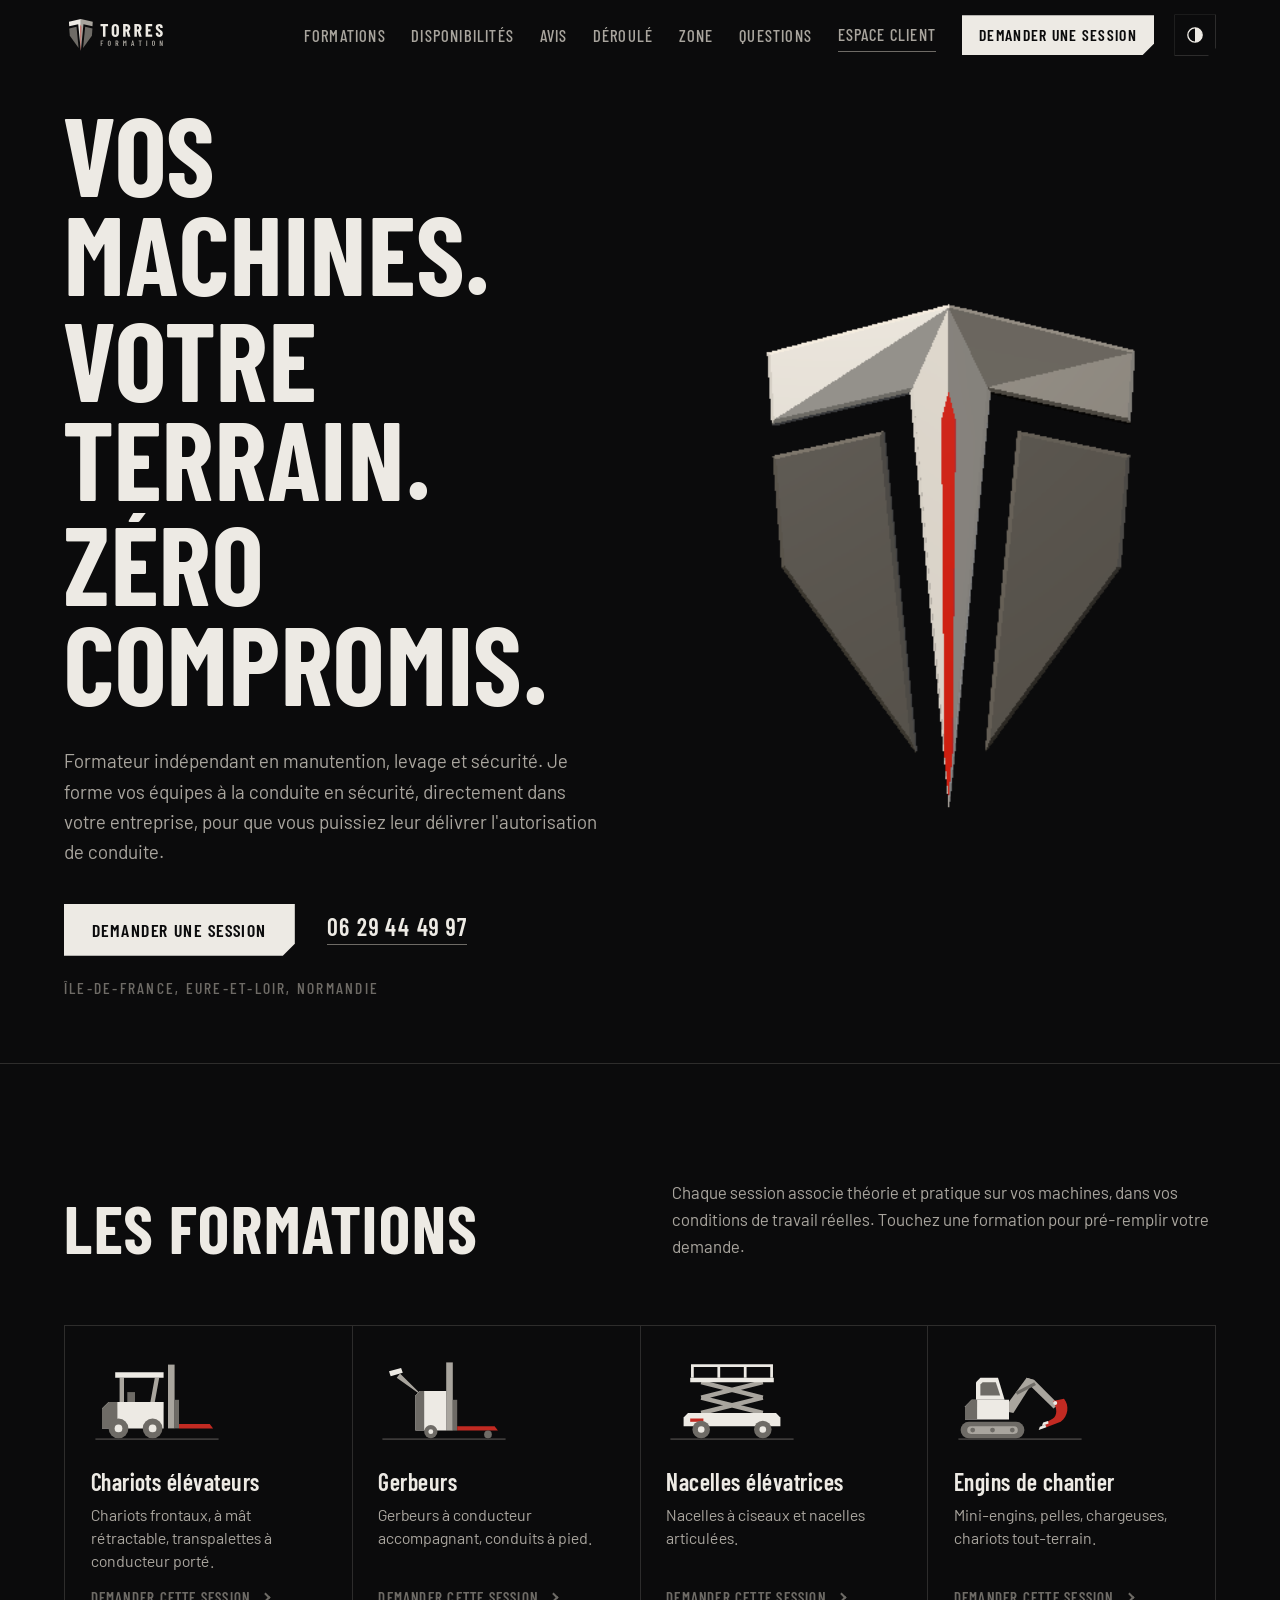
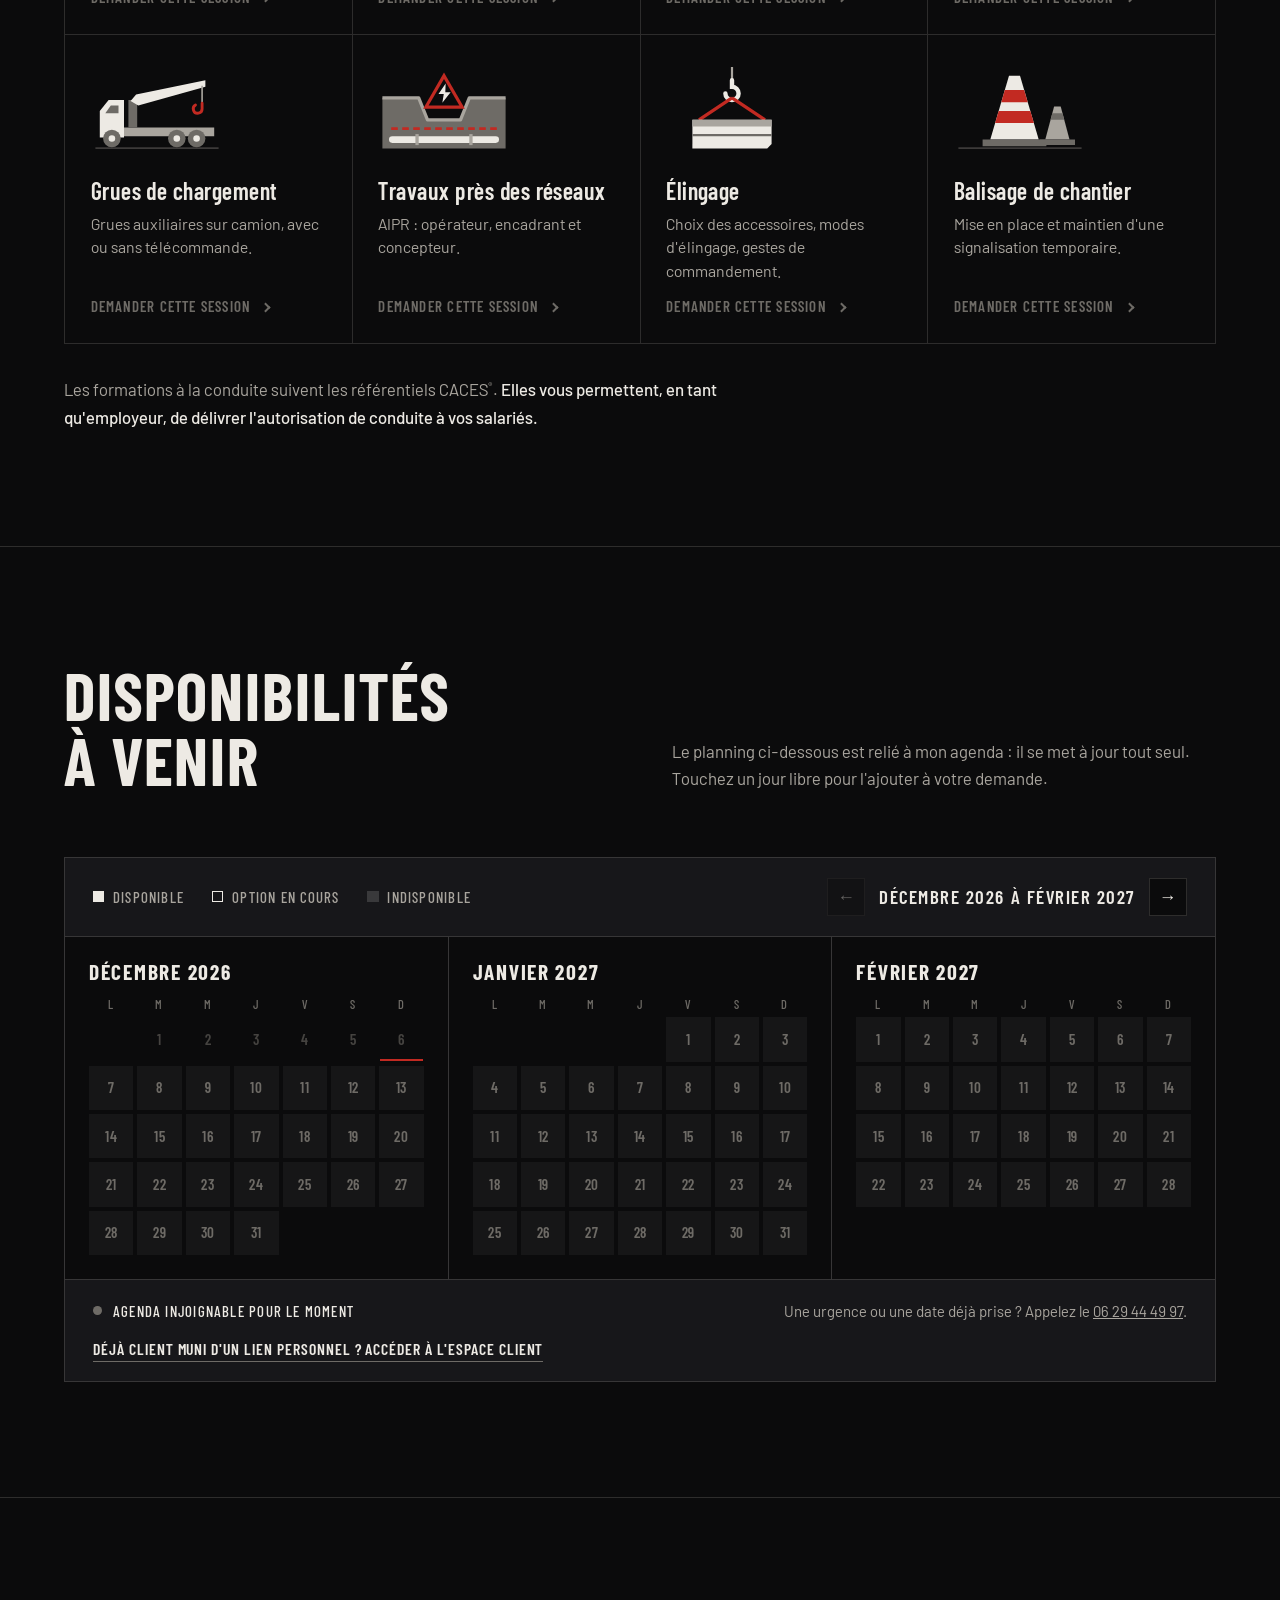
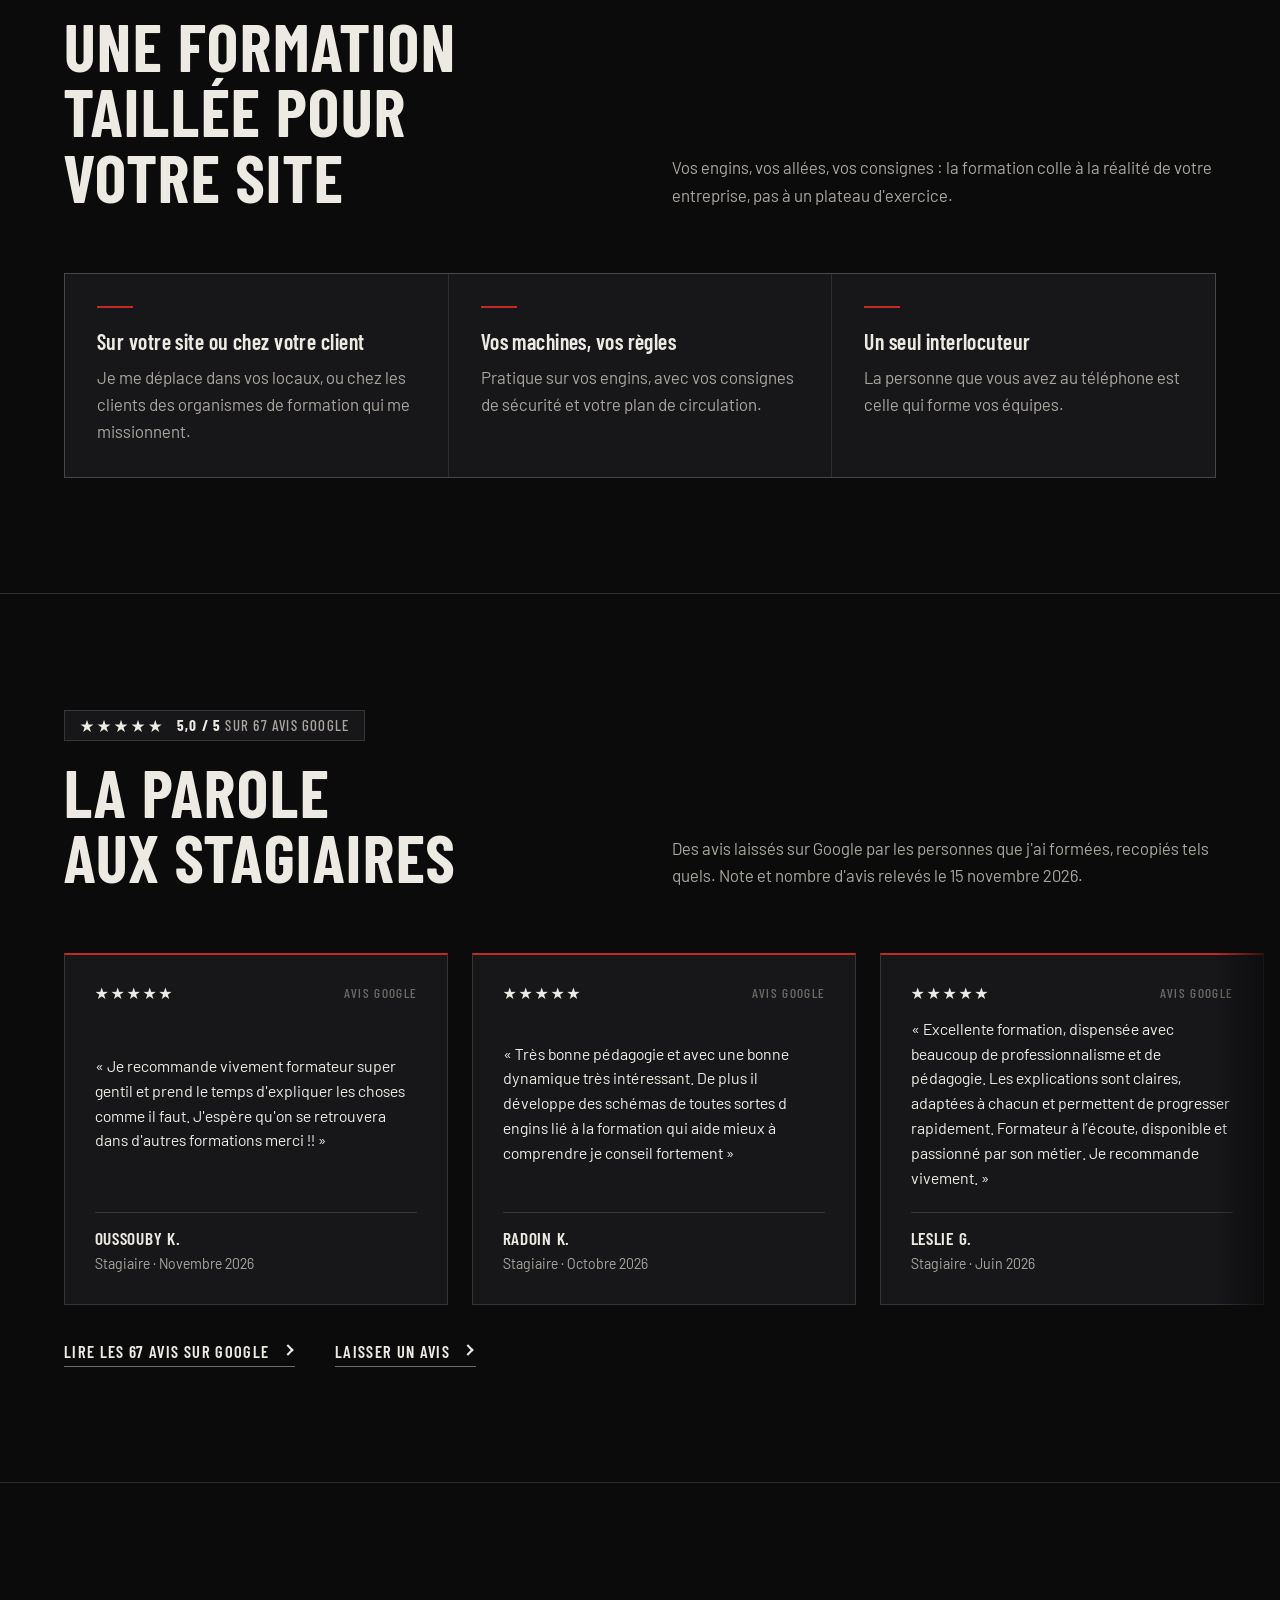
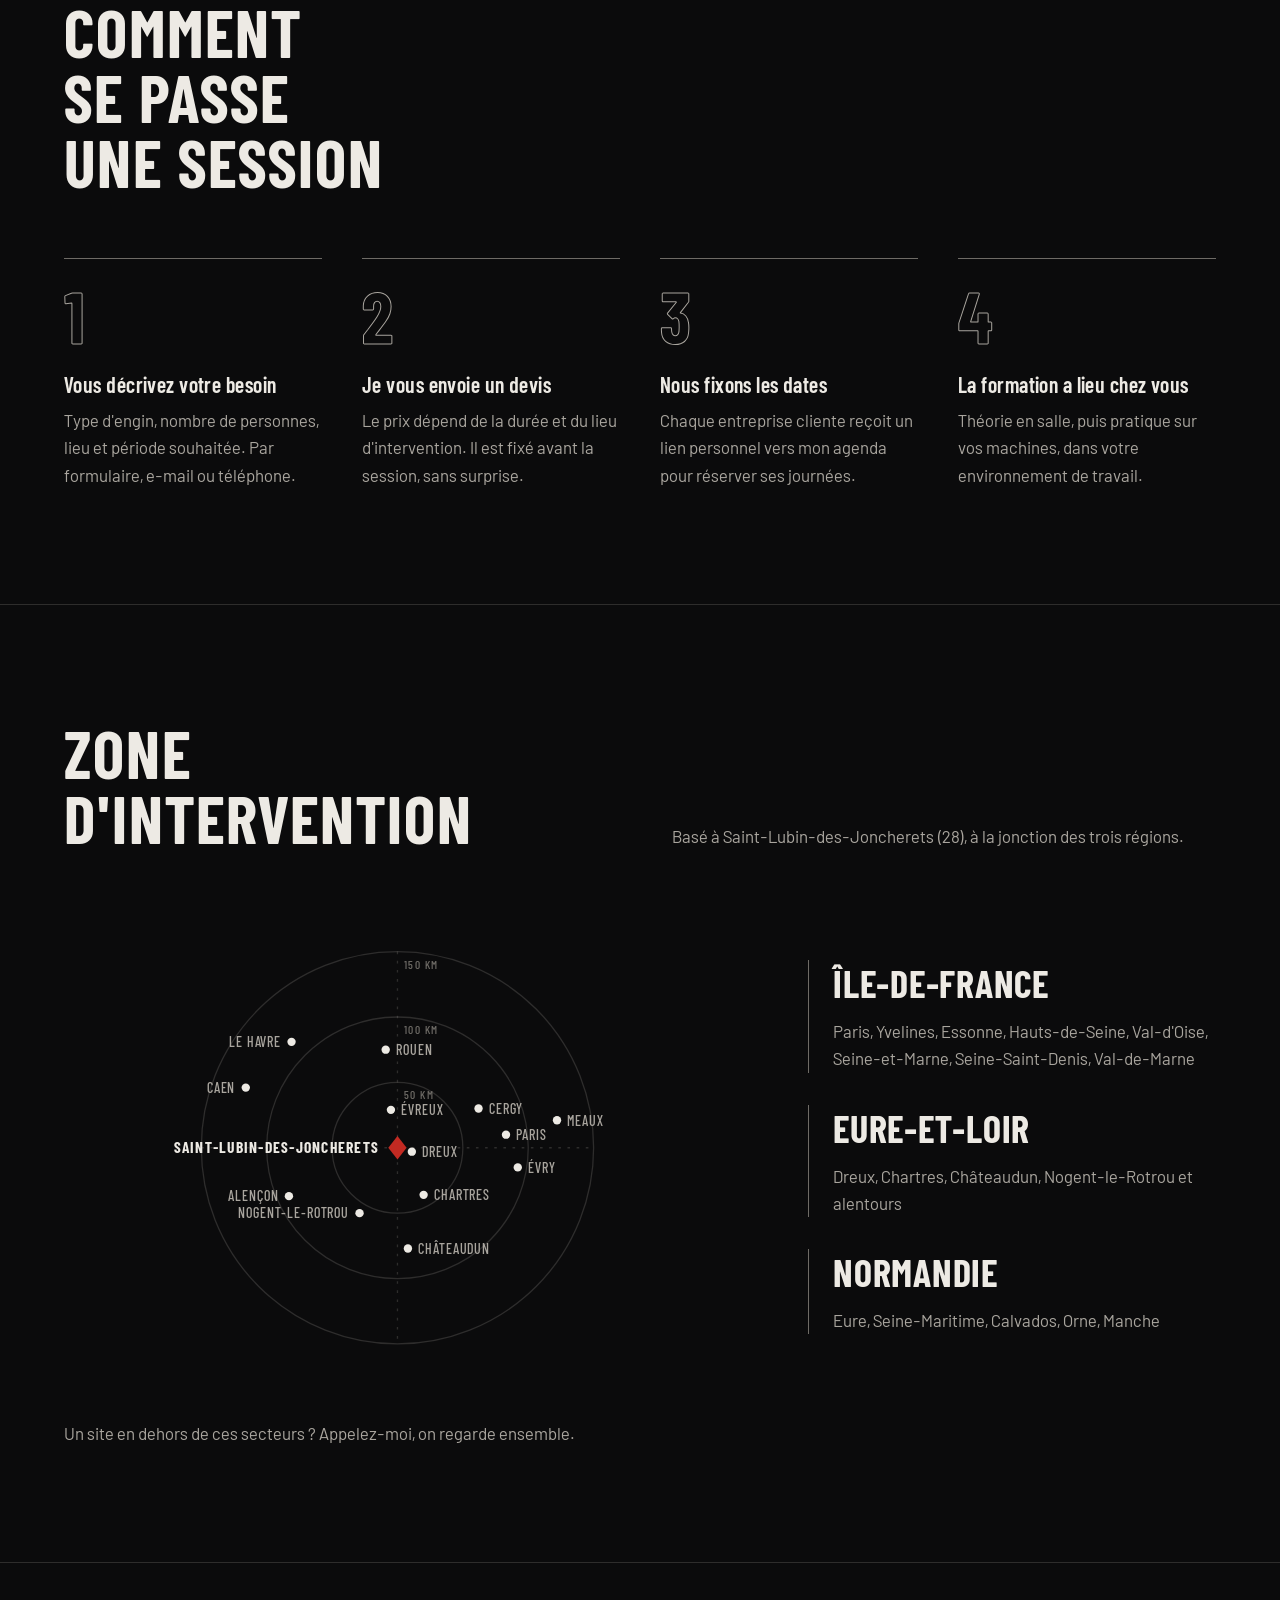
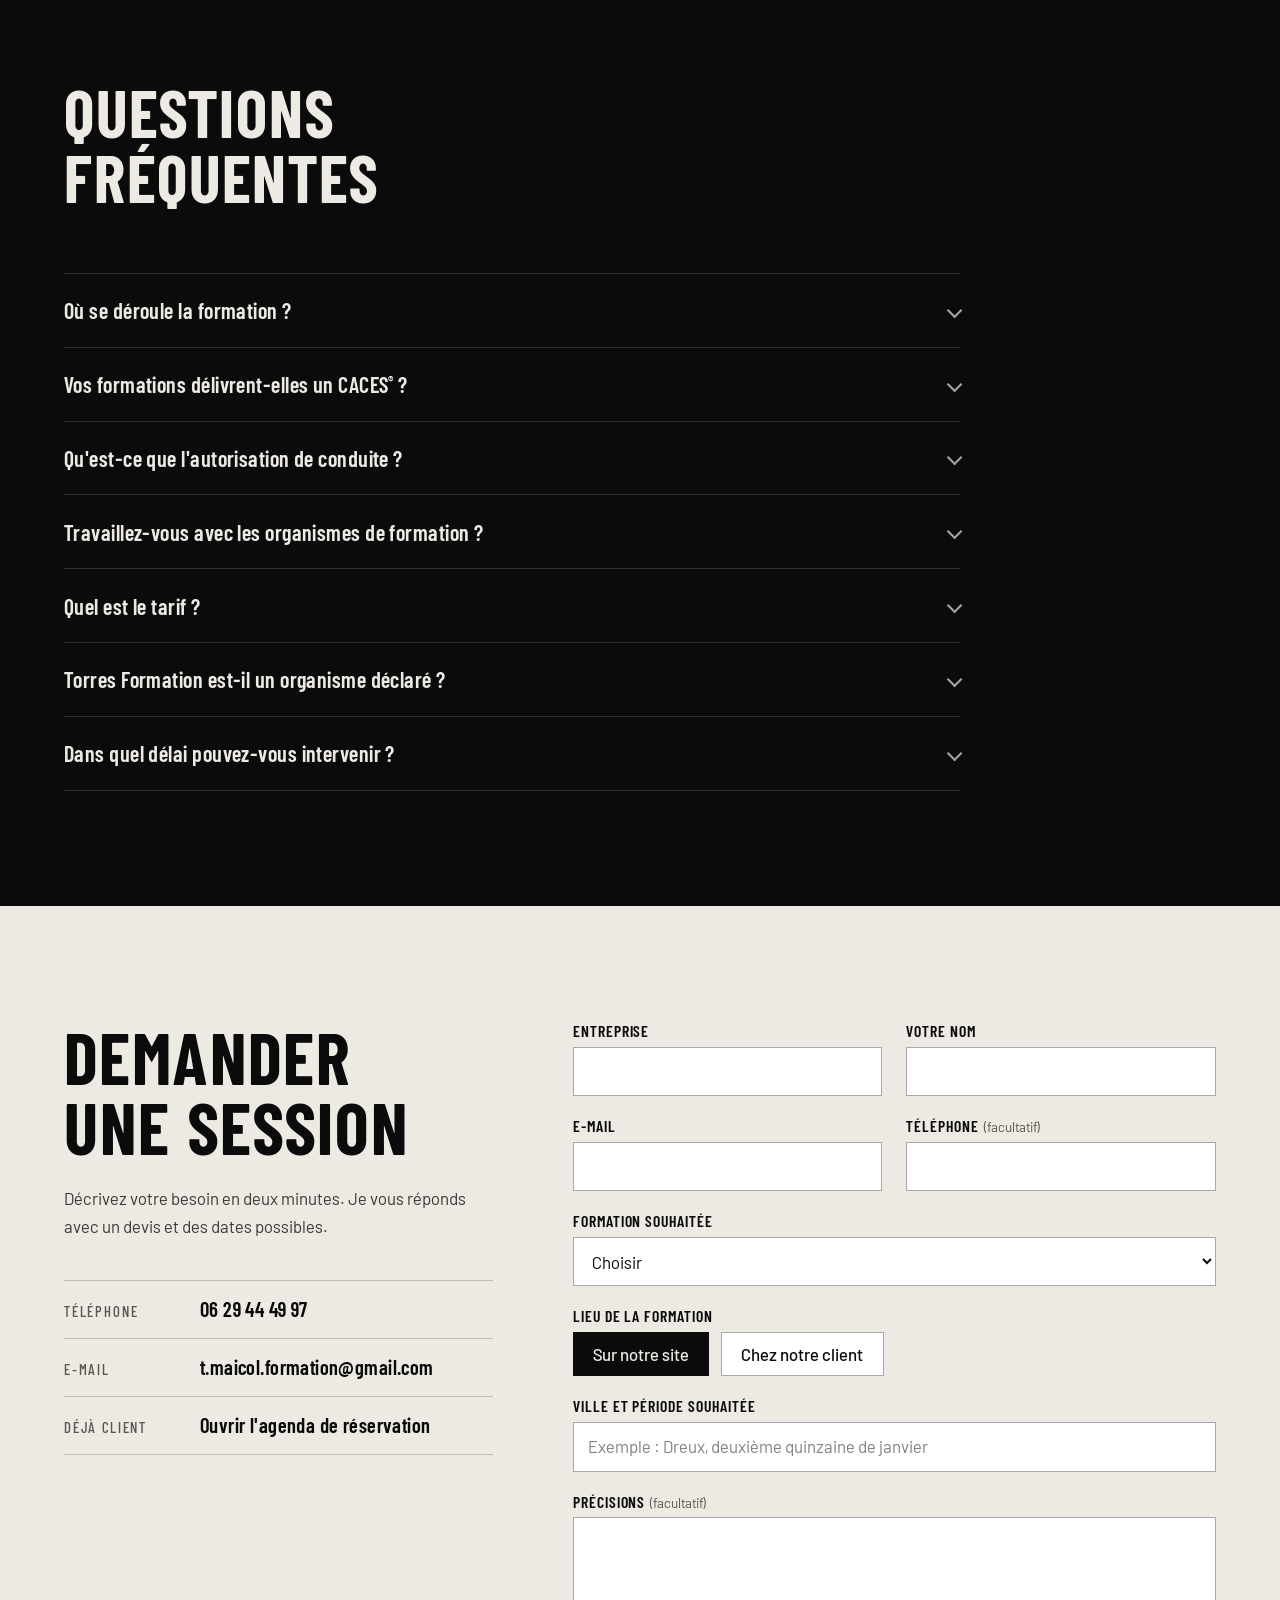
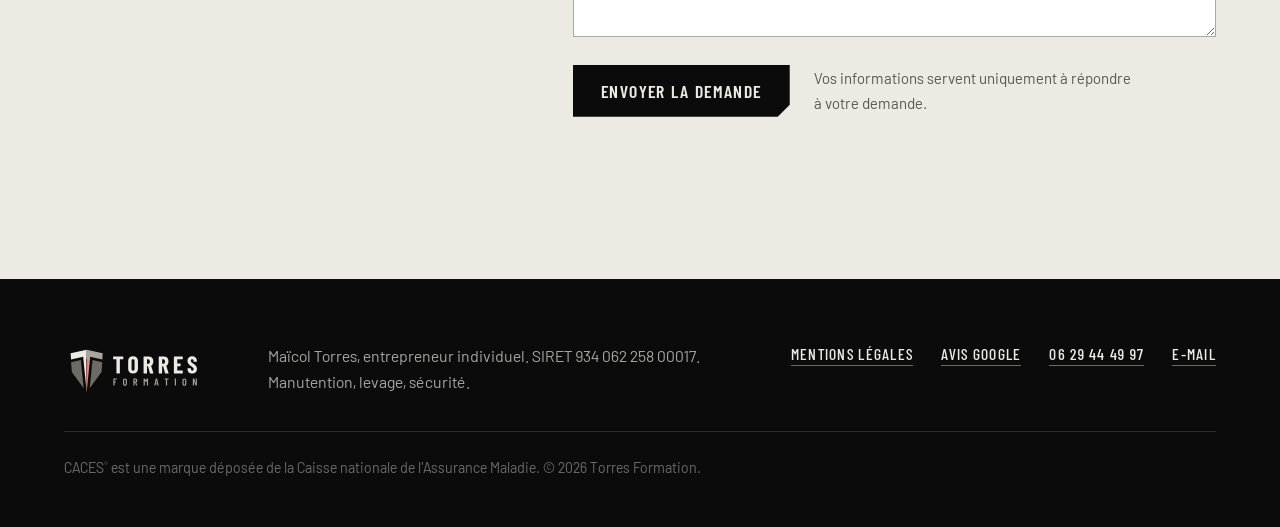
==== commit 3a01facf: "Add files via upload" ====
--- a/index.html
+++ b/index.html
@@ -1,328 +1,372 @@
-<!DOCTYPE html>
-<html lang="fr">
-<head>
-<meta charset="utf-8">
-<meta name="viewport" content="width=device-width, initial-scale=1">
-<title>Torres Formation | Formation à la conduite d'engins en sécurité, en entreprise</title>
-<meta name="description" content="Maïcol Torres, formateur indépendant. Formation à la conduite d'engins en sécurité dans votre entreprise, pour délivrer l'autorisation de conduite à vos salariés. AIPR, élingage. Île-de-France, Eure-et-Loir, Normandie.">
-<meta name="theme-color" content="#0B0B0C">
-<link rel="canonical" href="https://torresformation.github.io/">
-<meta property="og:type" content="website">
-<meta property="og:locale" content="fr_FR">
-<meta property="og:title" content="Torres Formation | Conduite d'engins en sécurité, AIPR et élingage en entreprise">
-<meta property="og:description" content="Formateur indépendant. Vos équipes formées sur vos engins, dans vos locaux.">
-<meta property="og:url" content="https://torresformation.github.io/">
-<meta property="og:image" content="https://torresformation.github.io/assets/partage.png">
-<meta name="twitter:card" content="summary_large_image">
-<link rel="icon" href="assets/favicon.ico" sizes="any">
-<link rel="icon" type="image/png" sizes="32x32" href="assets/favicon-32.png">
-<link rel="icon" type="image/png" sizes="192x192" href="assets/favicon-192.png">
-<link rel="apple-touch-icon" href="assets/apple-touch-icon.png">
-<link rel="preload" href="assets/fonts/BarlowCondensed-Bold.woff2" as="font" type="font/woff2" crossorigin>
-<link rel="preload" href="assets/fonts/Barlow-Regular.woff2" as="font" type="font/woff2" crossorigin>
-<link rel="stylesheet" href="css/style.css">
-<script>document.documentElement.classList.add('js')</script>
-<link rel="modulepreload" href="vendor/three.module.min.js">
-<script type="application/ld+json">
-{
-  "@context": "https://schema.org",
-  "@type": "ProfessionalService",
-  "name": "Torres Formation",
-  "description": "Formation à la conduite d'engins en sécurité, AIPR et élingage, en entreprise, par un formateur indépendant.",
-  "url": "https://torresformation.github.io/",
-  "image": "https://torresformation.github.io/assets/partage.png",
-  "telephone": "+33629444997",
-  "email": "t.maicol.formation@gmail.com",
-  "founder": { "@type": "Person", "name": "Maïcol Torres" },
-  "address": { "@type": "PostalAddress", "addressLocality": "Saint-Lubin-des-Joncherets", "postalCode": "28350", "addressCountry": "FR" },
-  "areaServed": ["Île-de-France", "Eure-et-Loir", "Normandie"]
-}
-</script>
-</head>
-<body>
-<a class="skip" href="#contenu">Aller au contenu</a>
-<div class="fil" aria-hidden="true"><span class="fil__trait"></span></div>
-
-<header class="entete" id="entete">
-  <a class="entete__logo" href="#accueil" aria-label="Torres Formation, retour en haut">
-    <img src="assets/logo-horizontal.svg" alt="Torres Formation" width="716" height="286">
-  </a>
-  <button class="entete__menu" id="bouton-menu" aria-expanded="false" aria-controls="navigation">
-    <span class="entete__menu-traits" aria-hidden="true"></span>
-    <span class="visuellement-cache">Menu</span>
-  </button>
-  <nav class="navigation" id="navigation" aria-label="Navigation principale">
-    <a href="#formations">Formations</a>
-    <a href="#disponibilites">Disponibilités</a>
-    <a href="#avis">Avis</a>
-    <a href="#deroule">Déroulé</a>
-    <a href="#zone">Zone</a>
-    <a href="#questions">Questions</a>
-    <a class="navigation__client" href="https://torresformation.github.io/agenda/">Espace client</a>
-    <a class="bouton bouton--petit" href="#reserver">Demander une session</a>
-  </nav>
-</header>
-
-<main id="contenu">
-
-<section class="accueil" id="accueil">
-  <div class="accueil__texte">
-    <h1 class="accueil__titre">
-      <span class="ligne"><span>Vos machines.</span></span>
-      <span class="ligne"><span>Votre terrain.</span></span>
-      <span class="ligne"><span>Zéro compromis.</span></span>
-    </h1>
-    <p class="accueil__chapo">Formateur indépendant en manutention, levage et sécurité. Je forme vos équipes à la conduite en sécurité, directement dans votre entreprise, pour que vous puissiez leur délivrer l'autorisation de conduite.</p>
-    <div class="accueil__actions">
-      <a class="bouton" href="#reserver">Demander une session</a>
-      <a class="lien-tel" href="tel:+33629444997">06 29 44 49 97</a>
-    </div>
-    <p class="accueil__zone">Île-de-France, Eure-et-Loir, Normandie</p>
-  </div>
-  <div class="accueil__visuel" id="visuel">
-    <img class="accueil__affiche" src="assets/logo-symbole.svg" alt="" width="232" height="286">
-    <canvas class="accueil__scene" id="scene" aria-hidden="true"></canvas>
-  </div>
-</section>
-
-<section class="bloc" id="formations">
-  <div class="bloc__tete">
-    <h2>Les formations</h2>
-    <p>Chaque session associe théorie et pratique sur vos machines, dans vos conditions de travail réelles. Touchez une formation pour pré-remplir votre demande.</p>
-  </div>
-  <ul class="engins">
-    <li class="engin" data-formation="Chariots élévateurs" tabindex="0" role="button" aria-label="Choisir la formation Chariots élévateurs"><svg viewBox="0 0 120 80" aria-hidden="true" focusable="false"><path fill="#6E6B66" d="M4 73h112v1.5H4z" opacity=".5"/><path fill="#A9A59E" d="M26 40V18h4v22zM54 40l4-22h4l-4 22z"/><path fill="#EDEAE4" d="M22 13h44v5H22z"/><path fill="#6E6B66" d="M33 40v-9h7v9z"/><path fill="#EDEAE4" d="M10 64V46l6-6h50v24z"/><path fill="#6E6B66" d="M10 64V46l6-6h8v24z"/><path fill="#A9A59E" d="M70 6h6v58h-6z"/><path fill="#6E6B66" d="M76 38h4v26h-4z"/><path fill="#C22A22" d="M80 60h28l3 4H80z"/><circle cx="25" cy="64" r="9" fill="#6E6B66"/><circle cx="25" cy="64" r="3.5" fill="#EDEAE4"/><circle cx="56" cy="64" r="9" fill="#6E6B66"/><circle cx="56" cy="64" r="3.5" fill="#EDEAE4"/></svg><h3>Chariots élévateurs</h3><p>Chariots frontaux, à mât rétractable, transpalettes à conducteur porté.</p><span class="engin__action" aria-hidden="true">Demander cette session →</span></li>
-    <li class="engin" data-formation="Gerbeurs à conducteur accompagnant" tabindex="0" role="button" aria-label="Choisir la formation Gerbeurs"><svg viewBox="0 0 120 80" aria-hidden="true" focusable="false"><path fill="#6E6B66" d="M4 73h112v1.5H4z" opacity=".5"/><path fill="#A9A59E" d="M62 4h6v62h-6z"/><path fill="#A9A59E" d="M37 31l4 4-24-17 3-4z"/><path fill="#EDEAE4" d="M10 12l11-3 1.5 4.5-11 3z"/><path fill="#EDEAE4" d="M34 66V34l4-4h24v36z"/><path fill="#6E6B66" d="M34 66V34l4-4h4v36z"/><path fill="#6E6B66" d="M68 38h4v28h-4z"/><path fill="#C22A22" d="M72 62h34l3 4H72z"/><circle cx="48" cy="67" r="6" fill="#6E6B66"/><circle cx="48" cy="67" r="2.2" fill="#EDEAE4"/><circle cx="100" cy="69.5" r="3.5" fill="#6E6B66"/></svg><h3>Gerbeurs</h3><p>Gerbeurs à conducteur accompagnant, conduits à pied.</p><span class="engin__action" aria-hidden="true">Demander cette session →</span></li>
-    <li class="engin" data-formation="Nacelles élévatrices" tabindex="0" role="button" aria-label="Choisir la formation Nacelles élévatrices"><svg viewBox="0 0 120 80" aria-hidden="true" focusable="false"><path fill="#6E6B66" d="M4 73h112v1.5H4z" opacity=".5"/><path fill="none" stroke="#A9A59E" stroke-width="4" d="M32 50l56-14M88 50L32 36M32 36l56-14M88 36L32 22"/><path fill="#EDEAE4" d="M16 62v-8l4-4h80l4 4v8z"/><path fill="#C22A22" d="M22 55h12v3H22z"/><circle cx="32" cy="65" r="8" fill="#6E6B66"/><circle cx="32" cy="65" r="3" fill="#EDEAE4"/><circle cx="88" cy="65" r="8" fill="#6E6B66"/><circle cx="88" cy="65" r="3" fill="#EDEAE4"/><path fill="#EDEAE4" d="M22 18h76v4H22z"/><path fill="none" stroke="#EDEAE4" stroke-width="2.5" d="M24 18V7h72v11M48 7v11M72 7v11"/></svg><h3>Nacelles élévatrices</h3><p>Nacelles à ciseaux et nacelles articulées.</p><span class="engin__action" aria-hidden="true">Demander cette session →</span></li>
-    <li class="engin" data-formation="Engins de chantier" tabindex="0" role="button" aria-label="Choisir la formation Engins de chantier"><svg viewBox="0 0 120 80" aria-hidden="true" focusable="false"><path fill="#6E6B66" d="M4 73h112v1.5H4z" opacity=".5"/><rect x="6" y="58" width="58" height="15" rx="7.5" fill="#6E6B66"/><rect x="12" y="62" width="46" height="7" rx="3.5" fill="#A9A59E"/><circle cx="17" cy="65.5" r="2.2" fill="#6E6B66"/><circle cx="35" cy="65.5" r="2.2" fill="#6E6B66"/><circle cx="53" cy="65.5" r="2.2" fill="#6E6B66"/><path fill="#A9A59E" d="M44 48l22-30 7 2-19 30z"/><path fill="#A9A59E" d="M66 18l7 2 22 22-4.5 4-24.5-24z"/><path fill="#6E6B66" d="M56 31l17-9 1.5 2.5-17 9z"/><path fill="#C22A22" d="M90 39l10-2c5 6 4 16-3 21l-13 5-2-3.5 8-4.5c4-3 4-9 0-16z"/><path fill="#EDEAE4" d="M84 63l-7 2.5 1-3 5-1.8zM86 59.5l-6 2 1-2.8 4.5-1.5z"/><circle cx="92" cy="41" r="1.8" fill="#EDEAE4"/><path fill="#EDEAE4" d="M10 56V44l6-6h34v18z"/><path fill="#EDEAE4" d="M20 38V22l4-4h16l6 20z"/><path fill="#6E6B66" d="M24 34V24l2-2h12l4 12z"/><path fill="#6E6B66" d="M10 56V44l6-6h5v18z"/></svg><h3>Engins de chantier</h3><p>Mini-engins, pelles, chargeuses, chariots tout-terrain.</p><span class="engin__action" aria-hidden="true">Demander cette session →</span></li>
-    <li class="engin" data-formation="Grues de chargement" tabindex="0" role="button" aria-label="Choisir la formation Grues de chargement"><svg viewBox="0 0 120 80" aria-hidden="true" focusable="false"><path fill="#6E6B66" d="M4 73h112v1.5H4z" opacity=".5"/><path fill="#A9A59E" d="M30 55h82v8H30z"/><path fill="#6E6B66" d="M34 55V30h8v25z"/><path fill="#EDEAE4" d="M36 31l5-6 63-13v6L43 35z"/><path fill="none" stroke="#A9A59E" stroke-width="1.5" d="M101 17v16"/><path fill="none" stroke="#C22A22" stroke-width="2.6" stroke-linecap="round" d="M101 33v5a4 4 0 1 1-6-3.4"/><path fill="#EDEAE4" d="M8 64V40l8-10h14v34z"/><path fill="#6E6B66" d="M13 42l5-7h7v7z"/><circle cx="19" cy="65" r="8" fill="#6E6B66"/><circle cx="19" cy="65" r="3" fill="#EDEAE4"/><circle cx="78" cy="65" r="8" fill="#6E6B66"/><circle cx="78" cy="65" r="3" fill="#EDEAE4"/><circle cx="96" cy="65" r="8" fill="#6E6B66"/><circle cx="96" cy="65" r="3" fill="#EDEAE4"/></svg><h3>Grues de chargement</h3><p>Grues auxiliaires sur camion, avec ou sans télécommande.</p><span class="engin__action" aria-hidden="true">Demander cette session →</span></li>
-    <li class="engin" data-formation="AIPR" tabindex="0" role="button" aria-label="Choisir la formation AIPR"><svg viewBox="0 0 120 80" aria-hidden="true" focusable="false"><path fill="#6E6B66" d="M4 28h33l8 20h30l8-20h33v46H4z"/><path fill="none" stroke="#A9A59E" stroke-width="3" stroke-linejoin="round" d="M4 28h33l8 20h30l8-20h33"/><path fill="none" stroke="#C22A22" stroke-width="2.5" stroke-dasharray="6 4" d="M12 56h96"/><rect x="10" y="63" width="100" height="6" rx="3" fill="#EDEAE4"/><rect x="34" y="61" width="3" height="10" fill="#A9A59E"/><rect x="83" y="61" width="3" height="10" fill="#A9A59E"/><path fill="#C22A22" d="M60 5l19 33H41z"/><path fill="#0B0B0C" d="M60 11l14 24H46z"/><path fill="#EDEAE4" d="M61.5 15L55 24.5h4.8l-1.3 8 7.5-9.5h-4.8z"/></svg><h3>Travaux près des réseaux</h3><p>AIPR : opérateur, encadrant et concepteur.</p><span class="engin__action" aria-hidden="true">Demander cette session →</span></li>
-    <li class="engin" data-formation="Élingage" tabindex="0" role="button" aria-label="Choisir la formation Élingage"><svg viewBox="0 0 120 80" aria-hidden="true" focusable="false"><path fill="none" stroke="#A9A59E" stroke-width="2" d="M60 0v12"/><path fill="none" stroke="#EDEAE4" stroke-width="4" stroke-linecap="round" d="M60 12v6a6 6 0 1 1-6 6"/><path fill="none" stroke="#C22A22" stroke-width="3" d="M60 28L30 48M60 28l30 20"/><path fill="#EDEAE4" d="M24 48h72v22l-4 4H24z"/><path fill="#A9A59E" d="M24 48h72v6H24z"/><path fill="#6E6B66" d="M24 61h72v2H24z"/></svg><h3>Élingage</h3><p>Choix des accessoires, modes d'élingage, gestes de commandement.</p><span class="engin__action" aria-hidden="true">Demander cette session →</span></li>
-    <li class="engin" data-formation="Balisage et signalisation" tabindex="0" role="button" aria-label="Choisir la formation Balisage de chantier"><svg viewBox="0 0 120 80" aria-hidden="true" focusable="false"><path fill="#6E6B66" d="M4 73h112v1.5H4z" opacity=".5"/><path fill="#A9A59E" d="M91 36h6l8 30H83z"/><path fill="#6E6B66" d="M89.4 42h9.2l1.6 6H87.8z"/><path fill="#6E6B66" d="M78 66h32v5H78z"/><path fill="#EDEAE4" d="M50 8h10l17 58H33z"/><path fill="#C22A22" d="M46.2 21h17.6l3.2 11H43z"/><path fill="#C22A22" d="M40.6 40h28.8l3.2 11H37.4z"/><path fill="#6E6B66" d="M26 66h58v6H26z"/></svg><h3>Balisage de chantier</h3><p>Mise en place et maintien d'une signalisation temporaire.</p><span class="engin__action" aria-hidden="true">Demander cette session →</span></li>
-  </ul>
-  <p class="engins__note">Les formations à la conduite suivent les référentiels CACES<sup>®</sup>. <strong>Elles vous permettent, en tant qu'employeur, de délivrer l'autorisation de conduite à vos salariés.</strong></p>
-</section>
-
-<section class="bloc" id="disponibilites">
-  <div class="bloc__tete">
-    <h2>Disponibilités à venir</h2>
-    <p>Consultez les prochains créneaux en lecture seule. Touchez un jour libre pour pré-remplir votre demande de session ; aucune modification directe n'est possible ici.</p>
-  </div>
-  <div class="planning" id="planning">
-    <div class="planning__barre">
-      <div class="planning__legende">
-        <span><i class="planning__puce planning__puce--libre"></i>Disponible</span>
-        <span><i class="planning__puce planning__puce--option"></i>Option en cours</span>
-        <span><i class="planning__puce planning__puce--pris"></i>Réservé / Indisponible</span>
-      </div>
-      <div class="planning__nav">
-        <button class="planning__fleche" id="cal-prec" type="button" aria-label="Mois précédents">←</button>
-        <span class="planning__periode" id="cal-periode"></span>
-        <button class="planning__fleche" id="cal-suiv" type="button" aria-label="Mois suivants">→</button>
-      </div>
-    </div>
-    <div class="planning__grille" id="cal-grille" aria-live="polite"></div>
-    <div class="planning__pied">
-      <p>Planning synchronisé en lecture seule. Une urgence ou une date déjà prise ? Appelez le <a href="tel:+33629444997">06 29 44 49 97</a>.</p>
-      <a class="planning__lien-client" href="https://torresformation.github.io/agenda/">Déjà client muni d'un lien personnel ? Accéder à l'Espace client →</a>
-    </div>
-  </div>
-</section>
-
-<section class="bloc" id="atouts">
-  <div class="bloc__tete">
-    <h2>Une formation taillée pour votre site</h2>
-    <p>Vos engins, vos allées, vos consignes : la formation colle à la réalité de votre entreprise, pas à un plateau d'exercice.</p>
-  </div>
-  <ul class="atouts">
-    <li><h3>Sur votre site ou chez votre client</h3><p>Je me déplace dans vos locaux, ou chez les clients des organismes de formation qui me missionnent.</p></li>
-    <li><h3>Vos machines, vos règles</h3><p>Pratique sur vos engins, avec vos consignes de sécurité et votre plan de circulation.</p></li>
-    <li><h3>Un seul interlocuteur</h3><p>La personne que vous avez au téléphone est celle qui forme vos équipes.</p></li>
-  </ul>
-</section>
-
-<section class="bloc bloc--avis" id="avis">
-  <div class="bloc__tete">
-    <div>
-      <div class="avis-badge">
-        <span class="avis-badge__etoiles" aria-label="5 étoiles sur 5">★★★★★</span>
-        <span class="avis-badge__note"><strong>5,0 / 5</strong> · Avis clients Google</span>
-      </div>
-      <h2>Ce qu'en disent les entreprises</h2>
-    </div>
-    <p>Retours d'entreprises et de responsables sécurité après nos interventions sur site.</p>
-  </div>
-  <div class="avis-defile" aria-label="Avis clients">
-    <div class="avis-piste" id="avis-piste">
-      <article class="avis-carte">
-        <div class="avis-carte__tete"><span class="avis-carte__etoiles" aria-hidden="true">★★★★★</span><span class="avis-carte__source">Avis Google</span></div>
-        <p class="avis-carte__texte">« Formateur très pro et pédagogue. La pratique directement sur nos chariots et dans nos allées a permis à toute l'équipe de prendre les bons réflexes tout de suite. »</p>
-        <footer class="avis-carte__auteur"><strong>Responsable logistique</strong><span>Entreprise industrielle · Eure-et-Loir (28)</span></footer>
-      </article>
-      <article class="avis-carte">
-        <div class="avis-carte__tete"><span class="avis-carte__etoiles" aria-hidden="true">★★★★★</span><span class="avis-carte__source">Avis Google</span></div>
-        <p class="avis-carte__texte">« Intervention sérieuse et carrée pour nos autorisations de conduite nacelles et élingage. Maïcol connaît parfaitement les machines, explications techniques très claires. »</p>
-        <footer class="avis-carte__auteur"><strong>Conducteur de travaux</strong><span>BTP &amp; Charpente · Yvelines (78)</span></footer>
-      </article>
-      <article class="avis-carte">
-        <div class="avis-carte__tete"><span class="avis-carte__etoiles" aria-hidden="true">★★★★★</span><span class="avis-carte__source">Avis Google</span></div>
-        <p class="avis-carte__texte">« Réactif et ponctuel. Devis rapide, dates calées simplement sur le planning en ligne et session AIPR / engins de chantier impeccable sur notre dépôt. »</p>
-        <footer class="avis-carte__auteur"><strong>Gérant d'exploitation</strong><span>Travaux publics · Eure (27)</span></footer>
-      </article>
-      <article class="avis-carte">
-        <div class="avis-carte__tete"><span class="avis-carte__etoiles" aria-hidden="true">★★★★★</span><span class="avis-carte__source">Avis Google</span></div>
-        <p class="avis-carte__texte">« Enfin une formation adaptée au terrain réel et pas juste de la théorie. Nos caristes et opérateurs gerbeurs ont vraiment progressé en sécurité. »</p>
-        <footer class="avis-carte__auteur"><strong>Responsable HSE</strong><span>Plateforme logistique · Île-de-France</span></footer>
-      </article>
-      <article class="avis-carte">
-        <div class="avis-carte__tete"><span class="avis-carte__etoiles" aria-hidden="true">★★★★★</span><span class="avis-carte__source">Avis Google</span></div>
-        <p class="avis-carte__texte">« Très bon partenariat en sous-traitance chez nos clients. Ponctuel, autonome, retours stagiaires systématiquement excellents. »</p>
-        <footer class="avis-carte__auteur"><strong>Coordinateur pédagogique</strong><span>Organisme de formation · Normandie</span></footer>
-      </article>
-    </div>
-  </div>
-</section>
-
-<section class="bloc" id="deroule">
-  <div class="bloc__tete">
-    <h2>Comment se passe une session</h2>
-  </div>
-  <ol class="etapes">
-    <li><h3>Vous décrivez votre besoin</h3><p>Type d'engin, nombre de personnes, lieu et période souhaitée. Par formulaire, e-mail ou téléphone.</p></li>
-    <li><h3>Je vous envoie un devis</h3><p>Le prix dépend de la durée et du lieu d'intervention. Il est fixé avant la session, sans surprise.</p></li>
-    <li><h3>Nous fixons les dates</h3><p>Chaque entreprise cliente reçoit un lien personnel vers mon agenda pour réserver ses journées.</p></li>
-    <li><h3>La formation a lieu chez vous</h3><p>Théorie en salle, puis pratique sur vos machines, dans votre environnement de travail.</p></li>
-  </ol>
-</section>
-
-<section class="bloc" id="zone">
-  <div class="bloc__tete">
-    <h2>Zone d'intervention</h2>
-    <p>Basé à Saint-Lubin-des-Joncherets (28), à la jonction des trois régions.</p>
-  </div>
-  <ul class="regions">
-    <li><h3>Île-de-France</h3><p>Paris, Yvelines, Essonne, Hauts-de-Seine, Val-d'Oise, Seine-et-Marne, Seine-Saint-Denis, Val-de-Marne</p></li>
-    <li><h3>Eure-et-Loir</h3><p>Dreux, Chartres, Châteaudun, Nogent-le-Rotrou et alentours</p></li>
-    <li><h3>Normandie</h3><p>Eure, Seine-Maritime, Calvados, Orne, Manche</p></li>
-  </ul>
-  <p class="note">Un site en dehors de ces secteurs ? Appelez-moi, on regarde ensemble.</p>
-</section>
-
-<section class="bloc" id="questions">
-  <div class="bloc__tete">
-    <h2>Questions fréquentes</h2>
-  </div>
-  <div class="questions">
-    <details>
-      <summary><span>Où se déroule la formation ?</span></summary>
-      <p>Dans votre entreprise ou chez votre client. Il faut une salle pour la théorie, et les engins concernés avec une zone d'évolution pour la pratique.</p>
-    </details>
-    <details>
-      <summary><span>Vos formations délivrent-elles un CACES<sup>®</sup> ?</span></summary>
-      <p>Non. Mes formations en entreprise suivent les référentiels CACES<sup>®</sup> et vous permettent de délivrer l'autorisation de conduite. Le CACES<sup>®</sup> lui-même se passe dans un centre de formation certifié, où j'interviens aussi comme testeur.</p>
-    </details>
-    <details>
-      <summary><span>Qu'est-ce que l'autorisation de conduite ?</span></summary>
-      <p>C'est le document par lequel l'employeur autorise un salarié à conduire un engin dans l'entreprise. Il la délivre après une formation adaptée, la vérification de l'aptitude médicale et la connaissance des lieux et des consignes du site.</p>
-    </details>
-    <details>
-      <summary><span>Travaillez-vous avec les organismes de formation ?</span></summary>
-      <p>Oui. J'interviens en sous-traitance pour des centres de formation, dans leurs locaux ou chez leurs clients.</p>
-    </details>
-    <details>
-      <summary><span>Quel est le tarif ?</span></summary>
-      <p>Chaque session fait l'objet d'un devis, établi selon la durée et la distance. Décrivez votre besoin, je vous réponds avec un prix précis.</p>
-    </details>
-    <details>
-      <summary><span>Torres Formation est-il un organisme déclaré ?</span></summary>
-      <p>Oui, l'activité de formation est déclarée auprès de la DREETS. Le numéro de déclaration d'activité figure sur chaque devis et chaque convention.</p>
-    </details>
-    <details>
-      <summary><span>Dans quel délai pouvez-vous intervenir ?</span></summary>
-      <p>Cela dépend de l'agenda. En cas d'urgence, appelez directement : une date peut parfois se libérer d'un jour à l'autre.</p>
-    </details>
-  </div>
-</section>
-
-<section class="reserver" id="reserver">
-  <div class="reserver__intro">
-    <h2>Demander une session</h2>
-    <p>Décrivez votre besoin en deux minutes. Je vous réponds avec un devis et des dates possibles.</p>
-    <ul class="coordonnees">
-      <li><span>Téléphone</span><a href="tel:+33629444997">06 29 44 49 97</a></li>
-      <li><span>E-mail</span><a href="mailto:t.maicol.formation@gmail.com">t.maicol.formation@gmail.com</a></li>
-      <li><span>Déjà client</span><a href="https://torresformation.github.io/agenda/">Ouvrir l'agenda de réservation</a></li>
-    </ul>
-  </div>
-  <form class="formulaire" id="formulaire" novalidate>
-    <div class="champ">
-      <label for="f-entreprise">Entreprise</label>
-      <input id="f-entreprise" name="entreprise" type="text" autocomplete="organization" required>
-    </div>
-    <div class="champ">
-      <label for="f-nom">Votre nom</label>
-      <input id="f-nom" name="nom" type="text" autocomplete="name" required>
-    </div>
-    <div class="champ">
-      <label for="f-email">E-mail</label>
-      <input id="f-email" name="email" type="email" autocomplete="email" required>
-    </div>
-    <div class="champ">
-      <label for="f-tel">Téléphone <small>(facultatif)</small></label>
-      <input id="f-tel" name="telephone" type="tel" autocomplete="tel">
-    </div>
-    <div class="champ champ--large">
-      <label for="f-formation">Formation souhaitée</label>
-      <select id="f-formation" name="formation" required>
-        <option value="" selected disabled>Choisir</option>
-        <option>Engins de chantier</option>
-        <option>Gerbeurs à conducteur accompagnant</option>
-        <option>Nacelles élévatrices</option>
-        <option>Chariots élévateurs</option>
-        <option>Grues de chargement</option>
-        <option>AIPR</option>
-        <option>Élingage</option>
-        <option>Balisage et signalisation</option>
-        <option>Plusieurs formations ou autre besoin</option>
-      </select>
-    </div>
-    <fieldset class="champ champ--large choix">
-      <legend>Lieu de la formation</legend>
-      <label><input type="radio" name="lieu" value="Sur notre site" checked><span>Sur notre site</span></label>
-      <label><input type="radio" name="lieu" value="Chez notre client"><span>Chez notre client</span></label>
-    </fieldset>
-    <div class="champ champ--large">
-      <label for="f-periode">Ville et période souhaitée</label>
-      <input id="f-periode" name="periode" type="text" placeholder="Exemple : Dreux, deuxième quinzaine de janvier">
-    </div>
-    <div class="champ champ--large">
-      <label for="f-message">Précisions <small>(facultatif)</small></label>
-      <textarea id="f-message" name="message" rows="4"></textarea>
-    </div>
-    <input class="pot" type="text" name="_honey" tabindex="-1" autocomplete="off" aria-hidden="true">
-    <div class="champ champ--large formulaire__bas">
-      <button class="bouton bouton--sombre" type="submit">Envoyer la demande</button>
-      <p class="formulaire__info">Vos informations servent uniquement à répondre à votre demande.</p>
-    </div>
-    <p class="formulaire__etat" id="etat" role="status" aria-live="polite"></p>
-  </form>
-</section>
-
-</main>
-
-<footer class="pied">
-  <img src="assets/logo-horizontal.svg" alt="Torres Formation" width="716" height="286" loading="lazy">
-  <p>Maïcol Torres, entrepreneur individuel. SIRET 934 062 258 00017.<br>Manutention, levage, sécurité.</p>
-  <p class="pied__liens"><a href="mentions-legales.html">Mentions légales</a><a href="tel:+33629444997">06 29 44 49 97</a><a href="mailto:t.maicol.formation@gmail.com">E-mail</a></p>
-  <p class="pied__note">CACES<sup>®</sup> est une marque déposée de la Caisse nationale de l'Assurance Maladie. © <span id="annee">2026</span> Torres Formation.</p>
-</footer>
-
-<div class="barre-mobile" aria-label="Actions rapides">
-  <a class="barre-mobile__tel" href="tel:+33629444997">06 29 44 49 97</a>
-  <a class="bouton bouton--petit" href="#reserver">Demander un devis</a>
-</div>
-
-<script src="js/main.js" defer></script>
-<script type="module" src="js/bouclier.js"></script>
-</body>
-</html>
+<!DOCTYPE html>
+<html lang="fr">
+<head>
+<meta charset="utf-8">
+<meta name="viewport" content="width=device-width, initial-scale=1">
+<title>Torres Formation | Formation à la conduite d'engins en sécurité, en entreprise</title>
+<meta name="description" content="Maïcol Torres, formateur indépendant. Formation à la conduite d'engins en sécurité dans votre entreprise, pour délivrer l'autorisation de conduite à vos salariés. AIPR, élingage. Île-de-France, Eure-et-Loir, Normandie.">
+<meta name="theme-color" content="#0B0B0C">
+<link rel="canonical" href="https://torresformation.github.io/">
+<meta property="og:type" content="website">
+<meta property="og:locale" content="fr_FR">
+<meta property="og:title" content="Torres Formation | Conduite d'engins en sécurité, AIPR et élingage en entreprise">
+<meta property="og:description" content="Formateur indépendant. Vos équipes formées sur vos engins, dans vos locaux.">
+<meta property="og:url" content="https://torresformation.github.io/">
+<meta property="og:image" content="https://torresformation.github.io/assets/partage.png">
+<meta name="twitter:card" content="summary_large_image">
+<link rel="icon" href="assets/favicon.ico" sizes="any">
+<link rel="icon" type="image/png" sizes="32x32" href="assets/favicon-32.png">
+<link rel="icon" type="image/png" sizes="192x192" href="assets/favicon-192.png">
+<link rel="apple-touch-icon" href="assets/apple-touch-icon.png">
+<link rel="preload" href="assets/fonts/BarlowCondensed-Bold.woff2" as="font" type="font/woff2" crossorigin>
+<link rel="preload" href="assets/fonts/Barlow-Regular.woff2" as="font" type="font/woff2" crossorigin>
+<link rel="stylesheet" href="css/style.css">
+<script>(function(d){d.classList.add('js');try{if(localStorage.getItem('tf:theme')==='clair')d.dataset.theme='clair'}catch(e){}})(document.documentElement)</script>
+<link rel="modulepreload" href="vendor/three.module.min.js">
+<script type="application/ld+json">
+{
+  "@context": "https://schema.org",
+  "@type": "ProfessionalService",
+  "name": "Torres Formation",
+  "description": "Formation à la conduite d'engins en sécurité, AIPR et élingage, en entreprise, par un formateur indépendant.",
+  "url": "https://torresformation.github.io/",
+  "image": "https://torresformation.github.io/assets/partage.png",
+  "telephone": "+33629444997",
+  "email": "t.maicol.formation@gmail.com",
+  "founder": { "@type": "Person", "name": "Maïcol Torres" },
+  "address": { "@type": "PostalAddress", "addressLocality": "Saint-Lubin-des-Joncherets", "postalCode": "28350", "addressCountry": "FR" },
+  "areaServed": ["Île-de-France", "Eure-et-Loir", "Normandie"],
+  "sameAs": ["https://g.page/r/CcaEAKEz7ZvLEBM"]
+}
+</script>
+</head>
+<body>
+<a class="skip" href="#contenu">Aller au contenu</a>
+<div class="fil" aria-hidden="true"><span class="fil__trait"></span></div>
+
+<header class="entete" id="entete">
+  <a class="entete__logo" href="#accueil" aria-label="Torres Formation, retour en haut">
+    <img class="logo-s" src="assets/logo-horizontal.svg" alt="Torres Formation" width="716" height="286">
+    <img class="logo-c" src="assets/logo-horizontal-clair.svg" alt="" width="716" height="286">
+  </a>
+  <button class="bascule" id="bascule" type="button" aria-pressed="false" aria-label="Passer en thème clair" title="Thème clair / sombre">
+    <svg viewBox="0 0 24 24" aria-hidden="true"><circle cx="12" cy="12" r="8.6" fill="none" stroke="currentColor" stroke-width="1.6"/><path d="M12 3.4a8.6 8.6 0 0 1 0 17.2z" fill="currentColor"/></svg>
+  </button>
+  <button class="entete__menu" id="bouton-menu" aria-expanded="false" aria-controls="navigation">
+    <span class="entete__menu-traits" aria-hidden="true"></span>
+    <span class="visuellement-cache">Menu</span>
+  </button>
+  <nav class="navigation" id="navigation" aria-label="Navigation principale">
+    <a href="#formations">Formations</a>
+    <a href="#disponibilites">Disponibilités</a>
+    <a href="#avis">Avis</a>
+    <a href="#deroule">Déroulé</a>
+    <a href="#zone">Zone</a>
+    <a href="#questions">Questions</a>
+    <a class="navigation__client" href="https://torresformation.github.io/agenda/">Espace client</a>
+    <a class="bouton bouton--petit" href="#reserver">Demander une session</a>
+  </nav>
+</header>
+
+<main id="contenu">
+
+<section class="accueil" id="accueil">
+  <div class="accueil__texte">
+    <h1 class="accueil__titre">
+      <span class="ligne"><span>Vos machines.</span></span>
+      <span class="ligne"><span>Votre terrain.</span></span>
+      <span class="ligne"><span>Zéro compromis.</span></span>
+    </h1>
+    <p class="accueil__chapo">Formateur indépendant en manutention, levage et sécurité. Je forme vos équipes à la conduite en sécurité, directement dans votre entreprise, pour que vous puissiez leur délivrer l'autorisation de conduite.</p>
+    <div class="accueil__actions">
+      <a class="bouton" href="#reserver">Demander une session</a>
+      <a class="lien-tel" href="tel:+33629444997">06 29 44 49 97</a>
+    </div>
+    <a class="prochaine" id="prochaine" href="#disponibilites" hidden>
+      <i class="direct" aria-hidden="true"></i>
+      <span>Prochaine date libre</span>
+      <strong id="prochaine-date"></strong>
+    </a>
+    <p class="accueil__zone">Île-de-France, Eure-et-Loir, Normandie</p>
+  </div>
+  <div class="accueil__visuel" id="visuel">
+    <img class="accueil__affiche logo-s" src="assets/logo-symbole.svg" alt="" width="232" height="286">
+    <img class="accueil__affiche logo-c" src="assets/logo-symbole-clair.svg" alt="" width="232" height="286">
+    <canvas class="accueil__scene" id="scene" aria-hidden="true"></canvas>
+  </div>
+</section>
+
+<section class="bloc" id="formations">
+  <div class="bloc__tete">
+    <h2>Les formations</h2>
+    <p>Chaque session associe théorie et pratique sur vos machines, dans vos conditions de travail réelles. Touchez une formation pour pré-remplir votre demande.</p>
+  </div>
+  <ul class="engins">
+    <li class="engin" data-formation="Chariots élévateurs" tabindex="0" role="button" aria-label="Choisir la formation Chariots élévateurs"><svg viewBox="0 0 120 80" aria-hidden="true" focusable="false"><path fill="#6E6B66" d="M4 73h112v1.5H4z" opacity=".5"/><path fill="#A9A59E" d="M26 40V18h4v22zM54 40l4-22h4l-4 22z"/><path fill="#EDEAE4" d="M22 13h44v5H22z"/><path fill="#6E6B66" d="M33 40v-9h7v9z"/><path fill="#EDEAE4" d="M10 64V46l6-6h50v24z"/><path fill="#6E6B66" d="M10 64V46l6-6h8v24z"/><path fill="#A9A59E" d="M70 6h6v58h-6z"/><path class="pa" fill="#6E6B66" d="M76 38h4v26h-4z"/><path class="pa" fill="#C22A22" d="M80 60h28l3 4H80z"/><circle cx="25" cy="64" r="9" fill="#6E6B66"/><circle cx="25" cy="64" r="3.5" fill="#EDEAE4"/><circle cx="56" cy="64" r="9" fill="#6E6B66"/><circle cx="56" cy="64" r="3.5" fill="#EDEAE4"/></svg><h3>Chariots élévateurs</h3><p>Chariots frontaux, à mât rétractable, transpalettes à conducteur porté.</p><span class="engin__action" aria-hidden="true">Demander cette session</span></li>
+    <li class="engin" data-formation="Gerbeurs à conducteur accompagnant" tabindex="0" role="button" aria-label="Choisir la formation Gerbeurs"><svg viewBox="0 0 120 80" aria-hidden="true" focusable="false"><path fill="#6E6B66" d="M4 73h112v1.5H4z" opacity=".5"/><path fill="#A9A59E" d="M62 4h6v62h-6z"/><path fill="#A9A59E" d="M37 31l4 4-24-17 3-4z"/><path fill="#EDEAE4" d="M10 12l11-3 1.5 4.5-11 3z"/><path fill="#EDEAE4" d="M34 66V34l4-4h24v36z"/><path fill="#6E6B66" d="M34 66V34l4-4h4v36z"/><path class="pa" fill="#6E6B66" d="M68 38h4v28h-4z"/><path class="pa" fill="#C22A22" d="M72 62h34l3 4H72z"/><circle cx="48" cy="67" r="6" fill="#6E6B66"/><circle cx="48" cy="67" r="2.2" fill="#EDEAE4"/><circle cx="100" cy="69.5" r="3.5" fill="#6E6B66"/></svg><h3>Gerbeurs</h3><p>Gerbeurs à conducteur accompagnant, conduits à pied.</p><span class="engin__action" aria-hidden="true">Demander cette session</span></li>
+    <li class="engin" data-formation="Nacelles élévatrices" tabindex="0" role="button" aria-label="Choisir la formation Nacelles élévatrices"><svg viewBox="0 0 120 80" aria-hidden="true" focusable="false"><path fill="#6E6B66" d="M4 73h112v1.5H4z" opacity=".5"/><path fill="none" stroke="#A9A59E" stroke-width="4" d="M32 50l56-14M88 50L32 36M32 36l56-14M88 36L32 22"/><path fill="#EDEAE4" d="M16 62v-8l4-4h80l4 4v8z"/><path fill="#C22A22" d="M22 55h12v3H22z"/><circle cx="32" cy="65" r="8" fill="#6E6B66"/><circle cx="32" cy="65" r="3" fill="#EDEAE4"/><circle cx="88" cy="65" r="8" fill="#6E6B66"/><circle cx="88" cy="65" r="3" fill="#EDEAE4"/><path class="pa" fill="#EDEAE4" d="M22 18h76v4H22z"/><path class="pa" fill="none" stroke="#EDEAE4" stroke-width="2.5" d="M24 18V7h72v11M48 7v11M72 7v11"/></svg><h3>Nacelles élévatrices</h3><p>Nacelles à ciseaux et nacelles articulées.</p><span class="engin__action" aria-hidden="true">Demander cette session</span></li>
+    <li class="engin" data-formation="Engins de chantier" tabindex="0" role="button" aria-label="Choisir la formation Engins de chantier"><svg viewBox="0 0 120 80" aria-hidden="true" focusable="false"><path fill="#6E6B66" d="M4 73h112v1.5H4z" opacity=".5"/><rect x="6" y="58" width="58" height="15" rx="7.5" fill="#6E6B66"/><rect x="12" y="62" width="46" height="7" rx="3.5" fill="#A9A59E"/><circle cx="17" cy="65.5" r="2.2" fill="#6E6B66"/><circle cx="35" cy="65.5" r="2.2" fill="#6E6B66"/><circle cx="53" cy="65.5" r="2.2" fill="#6E6B66"/><path fill="#A9A59E" d="M44 48l22-30 7 2-19 30z"/><path fill="#A9A59E" d="M66 18l7 2 22 22-4.5 4-24.5-24z"/><path fill="#6E6B66" d="M56 31l17-9 1.5 2.5-17 9z"/><path class="pa" fill="#C22A22" d="M90 39l10-2c5 6 4 16-3 21l-13 5-2-3.5 8-4.5c4-3 4-9 0-16z"/><path class="pa" fill="#EDEAE4" d="M84 63l-7 2.5 1-3 5-1.8zM86 59.5l-6 2 1-2.8 4.5-1.5z"/><circle cx="92" cy="41" r="1.8" fill="#EDEAE4"/><path fill="#EDEAE4" d="M10 56V44l6-6h34v18z"/><path fill="#EDEAE4" d="M20 38V22l4-4h16l6 20z"/><path fill="#6E6B66" d="M24 34V24l2-2h12l4 12z"/><path fill="#6E6B66" d="M10 56V44l6-6h5v18z"/></svg><h3>Engins de chantier</h3><p>Mini-engins, pelles, chargeuses, chariots tout-terrain.</p><span class="engin__action" aria-hidden="true">Demander cette session</span></li>
+    <li class="engin" data-formation="Grues de chargement" tabindex="0" role="button" aria-label="Choisir la formation Grues de chargement"><svg viewBox="0 0 120 80" aria-hidden="true" focusable="false"><path fill="#6E6B66" d="M4 73h112v1.5H4z" opacity=".5"/><path fill="#A9A59E" d="M30 55h82v8H30z"/><path fill="#6E6B66" d="M34 55V30h8v25z"/><path fill="#EDEAE4" d="M36 31l5-6 63-13v6L43 35z"/><path class="pa" fill="none" stroke="#A9A59E" stroke-width="1.5" d="M101 17v16"/><path class="pa" fill="none" stroke="#C22A22" stroke-width="2.6" stroke-linecap="round" d="M101 33v5a4 4 0 1 1-6-3.4"/><path fill="#EDEAE4" d="M8 64V40l8-10h14v34z"/><path fill="#6E6B66" d="M13 42l5-7h7v7z"/><circle cx="19" cy="65" r="8" fill="#6E6B66"/><circle cx="19" cy="65" r="3" fill="#EDEAE4"/><circle cx="78" cy="65" r="8" fill="#6E6B66"/><circle cx="78" cy="65" r="3" fill="#EDEAE4"/><circle cx="96" cy="65" r="8" fill="#6E6B66"/><circle cx="96" cy="65" r="3" fill="#EDEAE4"/></svg><h3>Grues de chargement</h3><p>Grues auxiliaires sur camion, avec ou sans télécommande.</p><span class="engin__action" aria-hidden="true">Demander cette session</span></li>
+    <li class="engin" data-formation="AIPR" tabindex="0" role="button" aria-label="Choisir la formation AIPR"><svg viewBox="0 0 120 80" aria-hidden="true" focusable="false"><path fill="#6E6B66" d="M4 28h33l8 20h30l8-20h33v46H4z"/><path fill="none" stroke="#A9A59E" stroke-width="3" stroke-linejoin="round" d="M4 28h33l8 20h30l8-20h33"/><path class="pa" fill="none" stroke="#C22A22" stroke-width="2.5" stroke-dasharray="6 4" d="M12 56h96"/><rect x="10" y="63" width="100" height="6" rx="3" fill="#EDEAE4"/><rect x="34" y="61" width="3" height="10" fill="#A9A59E"/><rect x="83" y="61" width="3" height="10" fill="#A9A59E"/><path fill="#C22A22" d="M60 5l19 33H41z"/><path fill="#0B0B0C" d="M60 11l14 24H46z"/><path fill="#EDEAE4" d="M61.5 15L55 24.5h4.8l-1.3 8 7.5-9.5h-4.8z"/></svg><h3>Travaux près des réseaux</h3><p>AIPR : opérateur, encadrant et concepteur.</p><span class="engin__action" aria-hidden="true">Demander cette session</span></li>
+    <li class="engin" data-formation="Élingage" tabindex="0" role="button" aria-label="Choisir la formation Élingage"><svg viewBox="0 0 120 80" aria-hidden="true" focusable="false"><path fill="none" stroke="#A9A59E" stroke-width="2" d="M60 0v12"/><path fill="none" stroke="#EDEAE4" stroke-width="4" stroke-linecap="round" d="M60 12v6a6 6 0 1 1-6 6"/><path class="pa" fill="none" stroke="#C22A22" stroke-width="3" d="M60 28L30 48M60 28l30 20"/><path class="pa" fill="#EDEAE4" d="M24 48h72v22l-4 4H24z"/><path class="pa" fill="#A9A59E" d="M24 48h72v6H24z"/><path class="pa" fill="#6E6B66" d="M24 61h72v2H24z"/></svg><h3>Élingage</h3><p>Choix des accessoires, modes d'élingage, gestes de commandement.</p><span class="engin__action" aria-hidden="true">Demander cette session</span></li>
+    <li class="engin" data-formation="Balisage et signalisation" tabindex="0" role="button" aria-label="Choisir la formation Balisage de chantier"><svg viewBox="0 0 120 80" aria-hidden="true" focusable="false"><path fill="#6E6B66" d="M4 73h112v1.5H4z" opacity=".5"/><path fill="#A9A59E" d="M91 36h6l8 30H83z"/><path fill="#6E6B66" d="M89.4 42h9.2l1.6 6H87.8z"/><path fill="#6E6B66" d="M78 66h32v5H78z"/><path fill="#EDEAE4" d="M50 8h10l17 58H33z"/><path class="pa" fill="#C22A22" d="M46.2 21h17.6l3.2 11H43z"/><path class="pa" fill="#C22A22" d="M40.6 40h28.8l3.2 11H37.4z"/><path fill="#6E6B66" d="M26 66h58v6H26z"/></svg><h3>Balisage de chantier</h3><p>Mise en place et maintien d'une signalisation temporaire.</p><span class="engin__action" aria-hidden="true">Demander cette session</span></li>
+  </ul>
+  <p class="engins__note">Les formations à la conduite suivent les référentiels CACES<sup>®</sup>. <strong>Elles vous permettent, en tant qu'employeur, de délivrer l'autorisation de conduite à vos salariés.</strong></p>
+</section>
+
+<section class="bloc" id="disponibilites">
+  <div class="bloc__tete">
+    <h2>Disponibilités à venir</h2>
+    <p>Le planning ci-dessous est relié à mon agenda : il se met à jour tout seul. Touchez un jour libre pour l'ajouter à votre demande.</p>
+  </div>
+  <div class="planning" id="planning">
+    <div class="planning__barre">
+      <div class="planning__legende">
+        <span><i class="planning__puce planning__puce--libre"></i>Disponible</span>
+        <span><i class="planning__puce planning__puce--option"></i>Option en cours</span>
+        <span><i class="planning__puce planning__puce--pris"></i>Indisponible</span>
+      </div>
+      <div class="planning__nav">
+        <button class="planning__fleche" id="cal-prec" type="button" aria-label="Mois précédents">←</button>
+        <span class="planning__periode" id="cal-periode"></span>
+        <button class="planning__fleche" id="cal-suiv" type="button" aria-label="Mois suivants">→</button>
+      </div>
+    </div>
+    <div class="planning__grille" id="cal-grille" aria-live="polite"></div>
+    <div class="planning__pied">
+      <p class="planning__etat" id="cal-etat" role="status"><i class="direct" aria-hidden="true"></i><span id="cal-etat-texte">Connexion à l'agenda…</span></p>
+      <p>Une urgence ou une date déjà prise ? Appelez le <a href="tel:+33629444997">06 29 44 49 97</a>.</p>
+      <a class="planning__lien-client" href="https://torresformation.github.io/agenda/">Déjà client muni d'un lien personnel ? Accéder à l'espace client</a>
+    </div>
+  </div>
+</section>
+
+<section class="bloc" id="atouts">
+  <div class="bloc__tete">
+    <h2>Une formation taillée pour votre site</h2>
+    <p>Vos engins, vos allées, vos consignes : la formation colle à la réalité de votre entreprise, pas à un plateau d'exercice.</p>
+  </div>
+  <ul class="atouts">
+    <li><h3>Sur votre site ou chez votre client</h3><p>Je me déplace dans vos locaux, ou chez les clients des organismes de formation qui me missionnent.</p></li>
+    <li><h3>Vos machines, vos règles</h3><p>Pratique sur vos engins, avec vos consignes de sécurité et votre plan de circulation.</p></li>
+    <li><h3>Un seul interlocuteur</h3><p>La personne que vous avez au téléphone est celle qui forme vos équipes.</p></li>
+  </ul>
+</section>
+
+<section class="bloc bloc--avis" id="avis">
+  <div class="bloc__tete">
+    <div>
+      <a class="avis-badge" href="https://search.google.com/local/reviews?placeid=ChIJVUsr3moCJSMRxoQAoTPtm8s" target="_blank" rel="noopener">
+        <span class="avis-badge__etoiles" aria-hidden="true">★★★★★</span>
+        <span class="avis-badge__note"><strong>5,0 / 5</strong> sur 67 avis Google</span>
+      </a>
+      <h2>La parole aux stagiaires</h2>
+    </div>
+    <p>Des avis laissés sur Google par les personnes que j'ai formées, recopiés tels quels. Note et nombre d'avis relevés le 15 novembre 2026.</p>
+  </div>
+  <div class="avis-defile" aria-label="Avis Google des stagiaires">
+    <div class="avis-piste" id="avis-piste">
+      <article class="avis-carte">
+        <div class="avis-carte__tete"><span class="avis-carte__etoiles" aria-label="5 étoiles sur 5">★★★★★</span><span class="avis-carte__source">Avis Google</span></div>
+        <p class="avis-carte__texte">« Je recommande vivement formateur super gentil et prend le temps d'expliquer les choses comme il faut. J'espère qu'on se retrouvera dans d'autres formations merci !! »</p>
+        <footer class="avis-carte__auteur"><strong>Oussouby K.</strong><span>Stagiaire · Novembre 2026</span></footer>
+      </article>
+      <article class="avis-carte">
+        <div class="avis-carte__tete"><span class="avis-carte__etoiles" aria-label="5 étoiles sur 5">★★★★★</span><span class="avis-carte__source">Avis Google</span></div>
+        <p class="avis-carte__texte">« Très bonne pédagogie et avec une bonne dynamique très intéressant. De plus il développe des schémas de toutes sortes d engins lié à la formation qui aide mieux à comprendre je conseil fortement »</p>
+        <footer class="avis-carte__auteur"><strong>Radoin K.</strong><span>Stagiaire · Octobre 2026</span></footer>
+      </article>
+      <article class="avis-carte">
+        <div class="avis-carte__tete"><span class="avis-carte__etoiles" aria-label="5 étoiles sur 5">★★★★★</span><span class="avis-carte__source">Avis Google</span></div>
+        <p class="avis-carte__texte">« Excellente formation, dispensée avec beaucoup de professionnalisme et de pédagogie. Les explications sont claires, adaptées à chacun et permettent de progresser rapidement. Formateur à l’écoute, disponible et passionné par son métier. Je recommande vivement. »</p>
+        <footer class="avis-carte__auteur"><strong>Leslie G.</strong><span>Stagiaire · Juin 2026</span></footer>
+      </article>
+      <article class="avis-carte">
+        <div class="avis-carte__tete"><span class="avis-carte__etoiles" aria-label="5 étoiles sur 5">★★★★★</span><span class="avis-carte__source">Avis Google</span></div>
+        <p class="avis-carte__texte">« Très bon centre de formation. Formateur très pédagogue dynamique et accessible »</p>
+        <footer class="avis-carte__auteur"><strong>Fabrice R.</strong><span>Stagiaire · Septembre 2026</span></footer>
+      </article>
+      <article class="avis-carte">
+        <div class="avis-carte__tete"><span class="avis-carte__etoiles" aria-label="5 étoiles sur 5">★★★★★</span><span class="avis-carte__source">Avis Google</span></div>
+        <p class="avis-carte__texte">« Très bon formateur - pointu sur la théorie et passionné par son métier! - Je recommande! »</p>
+        <footer class="avis-carte__auteur"><strong>Chris</strong><span>Stagiaire · Juin 2026</span></footer>
+      </article>
+      <article class="avis-carte">
+        <div class="avis-carte__tete"><span class="avis-carte__etoiles" aria-label="5 étoiles sur 5">★★★★★</span><span class="avis-carte__source">Avis Google</span></div>
+        <p class="avis-carte__texte">« Très bon formateur, calme, pédagogue et patient. Bon programme. Je recommande ce formateur »</p>
+        <footer class="avis-carte__auteur"><strong>Ophé G.</strong><span>Stagiaire · Juin 2026</span></footer>
+      </article>
+      <article class="avis-carte">
+        <div class="avis-carte__tete"><span class="avis-carte__etoiles" aria-label="5 étoiles sur 5">★★★★★</span><span class="avis-carte__source">Avis Google</span></div>
+        <p class="avis-carte__texte">« Excellent formateur ! Attentif, patient et beaucoup dans l’échange 👏🏻 »</p>
+        <footer class="avis-carte__auteur"><strong>Kiki K.</strong><span>Stagiaire · Mai 2026</span></footer>
+      </article>
+      <article class="avis-carte">
+        <div class="avis-carte__tete"><span class="avis-carte__etoiles" aria-label="5 étoiles sur 5">★★★★★</span><span class="avis-carte__source">Avis Google</span></div>
+        <p class="avis-carte__texte">« Formateur très pédagogue, rien à dire. Je recommande. »</p>
+        <footer class="avis-carte__auteur"><strong>Maxime M.</strong><span>Stagiaire · Mai 2026</span></footer>
+      </article>
+      <article class="avis-carte">
+        <div class="avis-carte__tete"><span class="avis-carte__etoiles" aria-label="5 étoiles sur 5">★★★★★</span><span class="avis-carte__source">Avis Google</span></div>
+        <p class="avis-carte__texte">« Top très bon formateur je recommande »</p>
+        <footer class="avis-carte__auteur"><strong>Michel S.</strong><span>Stagiaire · Septembre 2026</span></footer>
+      </article>
+      <article class="avis-carte">
+        <div class="avis-carte__tete"><span class="avis-carte__etoiles" aria-label="5 étoiles sur 5">★★★★★</span><span class="avis-carte__source">Avis Google</span></div>
+        <p class="avis-carte__texte">« Tres bon formateur. Merci beaucoup »</p>
+        <footer class="avis-carte__auteur"><strong>Mathieu G.</strong><span>Stagiaire · Septembre 2026</span></footer>
+      </article>
+    </div>
+  </div>
+  <div class="avis-actions">
+    <a class="lien-fleche" href="https://search.google.com/local/reviews?placeid=ChIJVUsr3moCJSMRxoQAoTPtm8s" target="_blank" rel="noopener">Lire les 67 avis sur Google</a>
+    <a class="lien-fleche" href="https://g.page/r/CcaEAKEz7ZvLEBM/review" target="_blank" rel="noopener">Laisser un avis</a>
+  </div>
+</section>
+
+<section class="bloc" id="deroule">
+  <div class="bloc__tete">
+    <h2>Comment se passe une session</h2>
+  </div>
+  <ol class="etapes">
+    <li><h3>Vous décrivez votre besoin</h3><p>Type d'engin, nombre de personnes, lieu et période souhaitée. Par formulaire, e-mail ou téléphone.</p></li>
+    <li><h3>Je vous envoie un devis</h3><p>Le prix dépend de la durée et du lieu d'intervention. Il est fixé avant la session, sans surprise.</p></li>
+    <li><h3>Nous fixons les dates</h3><p>Chaque entreprise cliente reçoit un lien personnel vers mon agenda pour réserver ses journées.</p></li>
+    <li><h3>La formation a lieu chez vous</h3><p>Théorie en salle, puis pratique sur vos machines, dans votre environnement de travail.</p></li>
+  </ol>
+</section>
+
+<section class="bloc" id="zone">
+  <div class="bloc__tete">
+    <h2>Zone d'intervention</h2>
+    <p>Basé à Saint-Lubin-des-Joncherets (28), à la jonction des trois régions.</p>
+  </div>
+  <div class="zone">
+  <svg class="radar" id="radar" viewBox="0 0 520 356" role="img" aria-label="Distances à vol d'oiseau depuis Saint-Lubin-des-Joncherets : Dreux à 11 km, Chartres à 41 km, Paris à 84 km, Rouen à 76 km, Caen à 125 km"><circle class="radar__cercle" cx="255" cy="178" r="50"/><text class="radar__km" x="260" y="141">50 km</text><circle class="radar__cercle" cx="255" cy="178" r="100"/><text class="radar__km" x="260" y="91">100 km</text><circle class="radar__cercle" cx="255" cy="178" r="150"/><text class="radar__km" x="260" y="41">150 km</text><path class="radar__axe" d="M105 178H405M255 28V328"/><g class="radar__balai"><path d="M255 178L255 28"/></g><g class="radar__ville" style="--a:0.292"><circle cx="266" cy="181" r="3.2"/><text x="274" y="185">Dreux</text></g><g class="radar__ville" style="--a:0.419"><circle cx="275" cy="214" r="3.2"/><text x="283" y="218">Chartres</text></g><g class="radar__ville" style="--a:0.973"><circle cx="250" cy="149" r="3.2"/><text x="258" y="153">Évreux</text></g><g class="radar__ville" style="--a:0.231"><circle cx="338" cy="168" r="3.2"/><text x="346" y="172">Paris</text></g><g class="radar__ville" style="--a:0.981"><circle cx="246" cy="103" r="3.2"/><text x="254" y="107">Rouen</text></g><g class="radar__ville" style="--a:0.810"><circle cx="139" cy="132" r="3.2"/><text x="131" y="136" text-anchor="end">Caen</text></g><g class="radar__ville" style="--a:0.875"><circle cx="174" cy="97" r="3.2"/><text x="166" y="101" text-anchor="end">Le Havre</text></g><g class="radar__ville" style="--a:0.683"><circle cx="172" cy="215" r="3.2"/><text x="164" y="219" text-anchor="end">Alençon</text></g><g class="radar__ville" style="--a:0.276"><circle cx="347" cy="193" r="3.2"/><text x="355" y="197">Évry</text></g><g class="radar__ville" style="--a:0.223"><circle cx="377" cy="157" r="3.2"/><text x="385" y="161">Meaux</text></g><g class="radar__ville" style="--a:0.178"><circle cx="317" cy="148" r="3.2"/><text x="325" y="152">Cergy</text></g><g class="radar__ville" style="--a:0.484"><circle cx="263" cy="255" r="3.2"/><text x="271" y="259">Châteaudun</text></g><g class="radar__ville" style="--a:0.584"><circle cx="226" cy="228" r="3.2"/><text x="218" y="232" text-anchor="end">Nogent-le-Rotrou</text></g><g class="radar__base"><path d="M255 169l7 9-7 9-7-9z"/><text x="241" y="182" text-anchor="end">Saint-Lubin-des-Joncherets</text></g></svg>
+  <ul class="regions">
+    <li><h3>Île-de-France</h3><p>Paris, Yvelines, Essonne, Hauts-de-Seine, Val-d'Oise, Seine-et-Marne, Seine-Saint-Denis, Val-de-Marne</p></li>
+    <li><h3>Eure-et-Loir</h3><p>Dreux, Chartres, Châteaudun, Nogent-le-Rotrou et alentours</p></li>
+    <li><h3>Normandie</h3><p>Eure, Seine-Maritime, Calvados, Orne, Manche</p></li>
+  </ul>
+  </div>
+  <p class="note">Un site en dehors de ces secteurs ? Appelez-moi, on regarde ensemble.</p>
+</section>
+
+<section class="bloc" id="questions">
+  <div class="bloc__tete">
+    <h2>Questions fréquentes</h2>
+  </div>
+  <div class="questions">
+    <details>
+      <summary><span>Où se déroule la formation ?</span></summary>
+      <p>Dans votre entreprise ou chez votre client. Il faut une salle pour la théorie, et les engins concernés avec une zone d'évolution pour la pratique.</p>
+    </details>
+    <details>
+      <summary><span>Vos formations délivrent-elles un CACES<sup>®</sup> ?</span></summary>
+      <p>Non. Mes formations en entreprise suivent les référentiels CACES<sup>®</sup> et vous permettent de délivrer l'autorisation de conduite. Le CACES<sup>®</sup> lui-même se passe dans un centre de formation certifié, où j'interviens aussi comme testeur.</p>
+    </details>
+    <details>
+      <summary><span>Qu'est-ce que l'autorisation de conduite ?</span></summary>
+      <p>C'est le document par lequel l'employeur autorise un salarié à conduire un engin dans l'entreprise. Il la délivre après une formation adaptée, la vérification de l'aptitude médicale et la connaissance des lieux et des consignes du site.</p>
+    </details>
+    <details>
+      <summary><span>Travaillez-vous avec les organismes de formation ?</span></summary>
+      <p>Oui. J'interviens en sous-traitance pour des centres de formation, dans leurs locaux ou chez leurs clients.</p>
+    </details>
+    <details>
+      <summary><span>Quel est le tarif ?</span></summary>
+      <p>Chaque session fait l'objet d'un devis, établi selon la durée et la distance. Décrivez votre besoin, je vous réponds avec un prix précis.</p>
+    </details>
+    <details>
+      <summary><span>Torres Formation est-il un organisme déclaré ?</span></summary>
+      <p>Oui, l'activité de formation est déclarée auprès de la DREETS. Le numéro de déclaration d'activité figure sur chaque devis et chaque convention.</p>
+    </details>
+    <details>
+      <summary><span>Dans quel délai pouvez-vous intervenir ?</span></summary>
+      <p>Cela dépend de l'agenda. En cas d'urgence, appelez directement : une date peut parfois se libérer d'un jour à l'autre.</p>
+    </details>
+  </div>
+</section>
+
+<section class="reserver" id="reserver">
+  <div class="reserver__intro">
+    <h2>Demander une session</h2>
+    <p>Décrivez votre besoin en deux minutes. Je vous réponds avec un devis et des dates possibles.</p>
+    <ul class="coordonnees">
+      <li><span>Téléphone</span><a href="tel:+33629444997">06 29 44 49 97</a></li>
+      <li><span>E-mail</span><a href="mailto:t.maicol.formation@gmail.com">t.maicol.formation@gmail.com</a></li>
+      <li><span>Déjà client</span><a href="https://torresformation.github.io/agenda/">Ouvrir l'agenda de réservation</a></li>
+    </ul>
+  </div>
+  <form class="formulaire" id="formulaire" novalidate>
+    <div class="champ">
+      <label for="f-entreprise">Entreprise</label>
+      <input id="f-entreprise" name="entreprise" type="text" autocomplete="organization" required>
+    </div>
+    <div class="champ">
+      <label for="f-nom">Votre nom</label>
+      <input id="f-nom" name="nom" type="text" autocomplete="name" required>
+    </div>
+    <div class="champ">
+      <label for="f-email">E-mail</label>
+      <input id="f-email" name="email" type="email" autocomplete="email" required>
+    </div>
+    <div class="champ">
+      <label for="f-tel">Téléphone <small>(facultatif)</small></label>
+      <input id="f-tel" name="telephone" type="tel" autocomplete="tel">
+    </div>
+    <div class="champ champ--large">
+      <label for="f-formation">Formation souhaitée</label>
+      <select id="f-formation" name="formation" required>
+        <option value="" selected disabled>Choisir</option>
+        <option>Engins de chantier</option>
+        <option>Gerbeurs à conducteur accompagnant</option>
+        <option>Nacelles élévatrices</option>
+        <option>Chariots élévateurs</option>
+        <option>Grues de chargement</option>
+        <option>AIPR</option>
+        <option>Élingage</option>
+        <option>Balisage et signalisation</option>
+        <option>Plusieurs formations ou autre besoin</option>
+      </select>
+    </div>
+    <fieldset class="champ champ--large choix">
+      <legend>Lieu de la formation</legend>
+      <label><input type="radio" name="lieu" value="Sur notre site" checked><span>Sur notre site</span></label>
+      <label><input type="radio" name="lieu" value="Chez notre client"><span>Chez notre client</span></label>
+    </fieldset>
+    <div class="champ champ--large">
+      <label for="f-periode">Ville et période souhaitée</label>
+      <input id="f-periode" name="periode" type="text" placeholder="Exemple : Dreux, deuxième quinzaine de janvier">
+    </div>
+    <div class="champ champ--large">
+      <label for="f-message">Précisions <small>(facultatif)</small></label>
+      <textarea id="f-message" name="message" rows="4"></textarea>
+    </div>
+    <input class="pot" type="text" name="_honey" tabindex="-1" autocomplete="off" aria-hidden="true">
+    <div class="champ champ--large formulaire__bas">
+      <button class="bouton bouton--sombre" type="submit">Envoyer la demande</button>
+      <p class="formulaire__info">Vos informations servent uniquement à répondre à votre demande.</p>
+    </div>
+    <p class="formulaire__etat" id="etat" role="status" aria-live="polite"></p>
+  </form>
+</section>
+
+</main>
+
+<footer class="pied">
+  <img class="logo-s" src="assets/logo-horizontal.svg" alt="Torres Formation" width="716" height="286" loading="lazy"><img class="logo-c" src="assets/logo-horizontal-clair.svg" alt="" width="716" height="286" loading="lazy">
+  <p>Maïcol Torres, entrepreneur individuel. SIRET 934 062 258 00017.<br>Manutention, levage, sécurité.</p>
+  <p class="pied__liens"><a href="mentions-legales.html">Mentions légales</a><a href="https://search.google.com/local/reviews?placeid=ChIJVUsr3moCJSMRxoQAoTPtm8s" target="_blank" rel="noopener">Avis Google</a><a href="tel:+33629444997">06 29 44 49 97</a><a href="mailto:t.maicol.formation@gmail.com">E-mail</a></p>
+  <p class="pied__note">CACES<sup>®</sup> est une marque déposée de la Caisse nationale de l'Assurance Maladie. © <span id="annee">2026</span> Torres Formation.</p>
+</footer>
+
+<div class="barre-mobile" aria-label="Actions rapides">
+  <a class="barre-mobile__tel" href="tel:+33629444997">06 29 44 49 97</a>
+  <a class="bouton bouton--petit" href="#reserver">Demander un devis</a>
+</div>
+
+<script src="js/main.js" defer></script>
+<script type="module" src="js/bouclier.js"></script>
+</body>
+</html>
--- a/css/style.css
+++ b/css/style.css
@@ -1,214 +1,403 @@
-/* Torres Formation — charte graphique v1.0 */
-@font-face{font-family:"Barlow Condensed";font-weight:700;font-display:swap;src:url("../assets/fonts/BarlowCondensed-Bold.woff2") format("woff2")}
-@font-face{font-family:"Barlow Condensed";font-weight:600;font-display:swap;src:url("../assets/fonts/BarlowCondensed-SemiBold.woff2") format("woff2")}
-@font-face{font-family:"Barlow Condensed";font-weight:500;font-display:swap;src:url("../assets/fonts/BarlowCondensed-Medium.woff2") format("woff2")}
-@font-face{font-family:"Barlow";font-weight:400;font-display:swap;src:url("../assets/fonts/Barlow-Regular.woff2") format("woff2")}
-@font-face{font-family:"Barlow";font-weight:500;font-display:swap;src:url("../assets/fonts/Barlow-Medium.woff2") format("woff2")}
-
-:root{
-  --noir:#0B0B0C; --anthracite:#17171A; --pierre:#6E6B66; --acier:#A9A59E; --os:#EDEAE4; --rouge:#C22A22;
-  --titres:"Barlow Condensed","Arial Narrow",sans-serif;
-  --texte:"Barlow",system-ui,sans-serif;
-  --marge:clamp(1.25rem,5vw,4.5rem);
-  --filet:rgba(169,165,158,.22);
-  --facette:polygon(0 0,100% 0,100% calc(100% - 12px),calc(100% - 12px) 100%,0 100%);
-}
-*,*::before,*::after{box-sizing:border-box}
-html{scroll-behavior:smooth;scroll-padding-top:5rem;-webkit-text-size-adjust:100%}
-body{margin:0;background:var(--noir);color:var(--os);font:400 1.0625rem/1.6 var(--texte);-webkit-font-smoothing:antialiased;overflow-x:hidden}
-img{max-width:100%;height:auto;display:block}
-a{color:inherit}
-h1,h2,h3,p,ul,ol{margin:0}
-ul,ol{padding:0;list-style:none}
-h1,h2{font-family:var(--titres);font-weight:700;text-transform:uppercase;letter-spacing:.03em;line-height:.98;text-wrap:balance}
-h3{font:600 1.375rem/1.2 var(--titres);letter-spacing:.02em}
-sup{font-size:.55em;line-height:0}
-:focus-visible{outline:2px solid var(--rouge);outline-offset:3px}
-::selection{background:var(--os);color:var(--noir)}
-.visuellement-cache{position:absolute;width:1px;height:1px;overflow:hidden;clip-path:inset(50%);white-space:nowrap}
-.skip{position:absolute;left:-999px;top:0;background:var(--os);color:var(--noir);padding:.75rem 1rem;z-index:100}
-.skip:focus{left:0}
-
-/* Fil rouge : progression de lecture */
-.fil{position:fixed;left:0;top:0;bottom:0;width:2px;z-index:60;pointer-events:none}
-.fil__trait{display:block;width:100%;height:100%;background:var(--rouge);transform:scaleY(0);will-change:transform;transform-origin:top}
-
-/* Boutons */
-.bouton{display:inline-flex;align-items:center;justify-content:center;min-height:3.25rem;padding:.75rem 1.75rem;background:var(--os);color:var(--noir);font:600 1.125rem/1 var(--titres);letter-spacing:.08em;text-transform:uppercase;text-decoration:none;border:0;cursor:pointer;clip-path:var(--facette);transition:background-color .2s,transform .2s}
-.bouton:hover{background:#fff}
-.bouton:active{transform:translateY(1px)}
-.bouton--petit{min-height:2.5rem;padding:.5rem 1.1rem;font-size:1rem}
-.bouton--sombre{background:var(--noir);color:var(--os)}
-.bouton--sombre:hover{background:var(--anthracite)}
-.bouton[disabled]{opacity:.55;cursor:progress}
-
-/* En-tête */
-.entete{position:fixed;inset:0 0 auto 0;z-index:50;display:flex;align-items:center;justify-content:space-between;gap:1.5rem;padding:.9rem var(--marge);transition:background-color .3s,border-color .3s;border-bottom:1px solid transparent}
-.entete.est-defile{background:rgba(11,11,12,.94);border-color:var(--filet)}
-.entete__logo img{height:2.6rem;width:auto}
-.navigation{display:flex;align-items:center;gap:clamp(1rem,2vw,2rem)}
-.navigation a:not(.bouton){font:500 1.0625rem/1 var(--titres);letter-spacing:.07em;text-transform:uppercase;text-decoration:none;color:var(--acier);padding:.5rem 0;transition:color .2s}
-.navigation a:not(.bouton):hover{color:var(--os)}
-.navigation .navigation__client{color:var(--os);border-bottom:1px solid var(--pierre)}
-.entete__menu{display:none;width:3rem;height:3rem;background:none;border:0;color:var(--os);cursor:pointer;padding:0}
-.entete__menu-traits,.entete__menu-traits::before{display:block;width:1.6rem;height:2px;background:currentColor;margin:0 auto;transition:transform .25s}
-.entete__menu-traits::before{content:"";transform:translateY(7px)}
-.entete__menu[aria-expanded="true"] .entete__menu-traits{transform:translateY(3.5px) rotate(45deg)}
-.entete__menu[aria-expanded="true"] .entete__menu-traits::before{transform:rotate(-90deg)}
-
-/* Accueil */
-.accueil{position:relative;min-height:100svh;display:grid;grid-template-columns:minmax(0,1.05fr) minmax(0,.95fr);align-items:center;gap:2rem;padding:6.5rem var(--marge) 4rem}
-.accueil__titre{font-size:clamp(3.4rem,8.6vw,8.25rem);letter-spacing:.015em;line-height:.9}
-.ligne{display:block;overflow:hidden;padding-bottom:.06em}
-.ligne>span{display:block;transform:translateY(105%);animation:monte .9s cubic-bezier(.2,.75,.2,1) forwards}
-.ligne:nth-child(2)>span{animation-delay:.09s}
-.ligne:nth-child(3)>span{animation-delay:.18s}
-@keyframes monte{to{transform:none}}
-.accueil__chapo{max-width:34rem;margin-top:1.75rem;font-size:1.1875rem;color:var(--acier)}
-.accueil__actions{display:flex;flex-wrap:wrap;align-items:center;gap:1.5rem 2rem;margin-top:2.25rem}
-.lien-tel{font:600 1.5rem/1 var(--titres);letter-spacing:.06em;text-decoration:none;border-bottom:1px solid var(--pierre);padding-bottom:.3rem;transition:border-color .2s}
-.lien-tel:hover{border-color:var(--os)}
-.accueil__zone{margin-top:2.5rem;font:500 1rem/1.3 var(--titres);letter-spacing:.14em;text-transform:uppercase;color:var(--pierre)}
-.accueil__chapo,.accueil__actions,.accueil__zone{opacity:0;animation:parait .8s .45s ease forwards}
-@keyframes parait{to{opacity:1}}
-.accueil__visuel{position:relative;height:min(78svh,46rem);min-height:22rem}
-.accueil__affiche,.accueil__scene{position:absolute;inset:0;width:100%;height:100%}
-.accueil__affiche{object-fit:contain;padding:8%}
-/* Avec JavaScript, le logo statique reste caché : il ne sert que si la 3D est impossible (pas de logo fini avant l'animation). */
-.js .accueil__affiche{visibility:hidden}
-.js .accueil__visuel.sans-3d .accueil__affiche{visibility:visible;animation:parait .6s ease both}
-.accueil__scene{opacity:0;touch-action:pan-y;cursor:grab;-webkit-tap-highlight-color:transparent;user-select:none}
-.accueil__scene:active{cursor:grabbing}
-.accueil__visuel.est-3d .accueil__scene{opacity:1}
-.js .accueil__visuel.est-3d .accueil__affiche{visibility:hidden}
-
-/* Blocs */
-.bloc{padding:clamp(4.5rem,9vw,8.5rem) var(--marge);border-top:1px solid var(--filet)}
-.bloc__tete{display:grid;grid-template-columns:minmax(0,1fr) minmax(0,1fr);gap:1.5rem 4rem;align-items:end;margin-bottom:clamp(2.5rem,5vw,4.5rem)}
-.bloc__tete h2{font-size:clamp(2.4rem,5.2vw,4.75rem);max-width:14ch}
-.bloc__tete p{max-width:36rem;color:var(--acier)}
-.note{margin-top:2.5rem;color:var(--acier)}
-
-/* Catalogue */
-.engins{display:grid;grid-template-columns:repeat(4,minmax(0,1fr));border-top:1px solid var(--filet);border-left:1px solid var(--filet)}
-.engin{position:relative;padding:2rem 1.6rem 1.8rem;border-right:1px solid var(--filet);border-bottom:1px solid var(--filet);transition:background .3s ease}
-.engin:hover{background:var(--anthracite)}
-.engin::before{content:"";position:absolute;left:0;top:-1px;width:100%;height:1px;background:var(--rouge);transform:scaleX(0);transform-origin:left;transition:transform .45s cubic-bezier(.2,.75,.2,1)}
-.engin:hover::before{transform:scaleX(1)}
-.engin svg{display:block;width:8.25rem;height:5.5rem;margin-bottom:1.4rem;transition:transform .45s cubic-bezier(.2,.75,.2,1)}
-.engin:hover svg{transform:translateX(.4rem)}
-.engin h3{font:600 1.5rem/1.15 var(--titres);letter-spacing:.02em}
-.engin p{color:var(--acier);margin-top:.45rem;font-size:1rem;line-height:1.45}
-.engins__note{margin-top:2rem;max-width:44rem;color:var(--acier)}
-.engins__note strong{color:var(--os);font-weight:500}
-
-/* Atouts */
-.atouts{display:grid;grid-template-columns:repeat(3,minmax(0,1fr));gap:1px;background:var(--filet);border:1px solid var(--filet)}
-.atouts li{position:relative;background:var(--anthracite);padding:2rem}
-.atouts li::before{content:"";display:block;width:2.25rem;height:2px;background:var(--rouge);margin-bottom:1.25rem}
-.atouts p{color:var(--acier);margin-top:.6rem}
-
-/* Étapes */
-.etapes{counter-reset:etape;display:grid;grid-template-columns:repeat(4,minmax(0,1fr));gap:2.5rem}
-.etapes li{counter-increment:etape;border-top:1px solid var(--pierre);padding-top:1.25rem}
-.etapes li::before{content:counter(etape);display:block;font:700 4.5rem/1 var(--titres);color:transparent;-webkit-text-stroke:1px var(--acier);margin-bottom:1.25rem}
-.etapes p{color:var(--acier);margin-top:.6rem}
-
-/* Zone */
-.regions{display:grid;grid-template-columns:repeat(3,minmax(0,1fr));gap:2.5rem}
-.regions li{border-left:1px solid var(--pierre);padding-left:1.5rem}
-.regions h3{font-size:clamp(1.75rem,3vw,2.5rem);font-weight:700;text-transform:uppercase}
-.regions p{color:var(--acier);margin-top:.75rem}
-
-/* Questions */
-.questions{max-width:56rem;border-top:1px solid var(--filet)}
-.questions details{border-bottom:1px solid var(--filet)}
-.questions summary{display:flex;justify-content:space-between;align-items:center;gap:1.5rem;padding:1.4rem 0;font:600 1.4rem/1.25 var(--titres);letter-spacing:.02em;cursor:pointer;list-style:none}
-.questions summary::-webkit-details-marker{display:none}
-.questions summary::after{content:"";flex:none;width:.7rem;height:.7rem;border-right:2px solid var(--acier);border-bottom:2px solid var(--acier);transform:rotate(45deg);transition:transform .25s}
-.questions details[open] summary::after{transform:rotate(-135deg)}
-.questions details p{max-width:44rem;padding:0 0 1.6rem;color:var(--acier)}
-
-/* Réserver : fond os */
-.reserver{display:grid;grid-template-columns:minmax(0,.8fr) minmax(0,1.2fr);gap:3rem 5rem;padding:clamp(4.5rem,9vw,8.5rem) var(--marge);background:var(--os);color:var(--noir)}
-.reserver h2{font-size:clamp(2.6rem,5.6vw,5rem)}
-.reserver__intro>p{margin-top:1.5rem;max-width:26rem;color:#3d3b38}
-.coordonnees{margin-top:2.5rem;border-top:1px solid rgba(11,11,12,.2)}
-.coordonnees li{display:grid;grid-template-columns:7.5rem minmax(0,1fr);gap:1rem;align-items:baseline;padding:1rem 0;border-bottom:1px solid rgba(11,11,12,.2)}
-.coordonnees span{font:500 .95rem/1 var(--titres);letter-spacing:.12em;text-transform:uppercase;color:#5a5753}
-.coordonnees a{font:600 1.3rem/1.2 var(--titres);letter-spacing:.02em;text-decoration:none;overflow-wrap:anywhere}
-.coordonnees a:hover{text-decoration:underline;text-underline-offset:.25em}
-.formulaire{display:grid;grid-template-columns:1fr 1fr;gap:1.25rem 1.5rem;align-content:start}
-.champ{display:flex;flex-direction:column;gap:.4rem;min-width:0;border:0;padding:0;margin:0}
-.champ--large{grid-column:1/-1}
-.champ label,.champ legend{font:600 1rem/1.2 var(--titres);letter-spacing:.06em;text-transform:uppercase;padding:0}
-.champ small{font:400 .85rem var(--texte);letter-spacing:0;text-transform:none;color:#5a5753}
-.champ input[type=text],.champ input[type=email],.champ input[type=tel],.champ select,.champ textarea{width:100%;min-height:3.1rem;padding:.7rem .9rem;background:#fff;border:1px solid rgba(11,11,12,.35);border-radius:0;color:var(--noir);font:400 1.0625rem/1.4 var(--texte);transition:border-color .2s,box-shadow .2s}
-.champ textarea{resize:vertical}
-.champ input:focus,.champ select:focus,.champ textarea:focus{outline:0;border-color:var(--noir);box-shadow:inset 0 -2px 0 var(--noir)}
-.champ .est-invalide{border-color:var(--rouge);box-shadow:inset 0 -2px 0 var(--rouge)}
-::placeholder{color:#8a8782}
-.choix{flex-direction:row;flex-wrap:wrap;gap:.75rem}
-.choix legend{margin-bottom:.4rem;width:100%}
-.choix label{position:relative;cursor:pointer;text-transform:none;letter-spacing:0;font:500 1.0625rem var(--texte)}
-.choix input{position:absolute;opacity:0;inset:0}
-.choix span{display:block;padding:.7rem 1.2rem;border:1px solid rgba(11,11,12,.35);background:#fff;transition:background-color .2s,color .2s}
-.choix input:checked+span{background:var(--noir);color:var(--os);border-color:var(--noir)}
-.choix input:focus-visible+span{outline:2px solid var(--rouge);outline-offset:3px}
-.pot{position:absolute;left:-9999px}
-.formulaire__bas{flex-direction:row;flex-wrap:wrap;align-items:center;gap:1rem 1.5rem;margin-top:.5rem}
-.formulaire__info{font-size:.95rem;color:#5a5753;max-width:20rem}
-.formulaire__etat{grid-column:1/-1;font-weight:500;min-height:1.6em}
-.formulaire__etat.est-erreur{color:#8f1d17}
-.formulaire__etat a{font-weight:500}
-
-/* Pied */
-.pied{padding:4rem var(--marge) 3rem;display:grid;grid-template-columns:auto minmax(0,1fr) auto;gap:2rem 4rem;align-items:start;color:var(--acier);font-size:1rem}
-.pied img{height:3.5rem;width:auto}
-.pied__liens{display:flex;flex-wrap:wrap;gap:.5rem 1.75rem}
-.pied__liens a{font:500 1rem/1.4 var(--titres);letter-spacing:.08em;text-transform:uppercase;color:var(--os);text-decoration:none;border-bottom:1px solid var(--pierre)}
-.pied__note{grid-column:1/-1;border-top:1px solid var(--filet);padding-top:1.5rem;font-size:.9rem;color:var(--pierre)}
-
-/* Page légale */
-.legal{max-width:46rem;margin:0 auto;padding:8rem var(--marge) 5rem}
-.legal h1{font-size:clamp(2.5rem,6vw,4rem);margin-bottom:2.5rem}
-.legal h2{font-size:1.6rem;margin:2.5rem 0 .75rem;letter-spacing:.05em}
-.legal p{color:var(--acier);margin-bottom:.75rem}
-.legal a{color:var(--os)}
-
-/* Apparition au défilement : uniquement les titres de bloc */
-.js .bloc__tete h2{clip-path:inset(0 0 100% 0);transform:translateY(.35em);transition:clip-path .9s cubic-bezier(.2,.75,.2,1),transform .9s cubic-bezier(.2,.75,.2,1)}
-.js .bloc__tete.est-vu h2{clip-path:inset(0 0 -10% 0);transform:none}
-
-@media (max-width:1100px){
-  .navigation a:not(.bouton):not(.navigation__client){display:none}
-}
-@media (max-width:860px){
-  .entete__menu{display:block;position:relative;z-index:2}
-  .navigation{position:fixed;inset:0;flex-direction:column;justify-content:center;gap:1.75rem;background:var(--noir);opacity:0;visibility:hidden;transition:opacity .25s,visibility .25s}
-  .navigation.est-ouverte{opacity:1;visibility:visible}
-  .navigation a:not(.bouton):not(.navigation__client){display:block}
-  .navigation a:not(.bouton){font-size:1.75rem}
-  .entete__logo{position:relative;z-index:2}
-  .accueil{grid-template-columns:1fr;padding-top:5.5rem;gap:0;align-content:start}
-  .accueil__visuel{order:-1;height:38svh;min-height:15rem}
-  .accueil__titre{font-size:clamp(3.2rem,15vw,5.5rem)}
-  .bloc__tete{grid-template-columns:1fr}
-  .engins{grid-template-columns:repeat(2,minmax(0,1fr))}
-  .engin{padding:1.4rem 1rem 1.3rem}
-  .engin svg{width:5.1rem;height:3.4rem;margin-bottom:1rem}
-  .engin h3{font-size:1.25rem}
-  .atouts,.regions{grid-template-columns:1fr}
-  .etapes{grid-template-columns:1fr 1fr}
-  .reserver{grid-template-columns:1fr}
-  .pied{grid-template-columns:1fr}
-}
-@media (max-width:520px){
-  .etapes,.formulaire{grid-template-columns:1fr}
-  .champ{grid-column:1/-1}
-  .coordonnees li{grid-template-columns:1fr;gap:.35rem}
-}
-@media (prefers-reduced-motion:reduce){
-  html{scroll-behavior:auto}
-  *,*::before,*::after{animation-duration:.01ms!important;animation-delay:0s!important;transition-duration:.01ms!important}
-}
+/* Torres Formation — charte graphique v1.0 */
+@font-face{font-family:"Barlow Condensed";font-weight:700;font-display:swap;src:url("../assets/fonts/BarlowCondensed-Bold.woff2") format("woff2")}
+@font-face{font-family:"Barlow Condensed";font-weight:600;font-display:swap;src:url("../assets/fonts/BarlowCondensed-SemiBold.woff2") format("woff2")}
+@font-face{font-family:"Barlow Condensed";font-weight:500;font-display:swap;src:url("../assets/fonts/BarlowCondensed-Medium.woff2") format("woff2")}
+@font-face{font-family:"Barlow";font-weight:400;font-display:swap;src:url("../assets/fonts/Barlow-Regular.woff2") format("woff2")}
+@font-face{font-family:"Barlow";font-weight:500;font-display:swap;src:url("../assets/fonts/Barlow-Medium.woff2") format("woff2")}
+
+:root{
+  --noir:#0B0B0C; --anthracite:#17171A; --pierre:#6E6B66; --acier:#A9A59E; --os:#EDEAE4; --rouge:#C22A22;
+  --titres:"Barlow Condensed","Arial Narrow",sans-serif;
+  --texte:"Barlow",system-ui,sans-serif;
+  --marge:clamp(1.25rem,5vw,4.5rem);
+  --fond:var(--noir); --fond2:var(--anthracite); --encre:var(--os); --encre-vif:#fff; --doux:var(--acier); --discret:var(--pierre);
+  --filet:rgba(169,165,158,.22); --voile:rgba(11,11,12,.94); --off:#454340;
+  --inv-doux:#3d3b38; --inv-discret:#5a5753; --inv-filet:rgba(11,11,12,.2); --inv-bord:rgba(11,11,12,.35); --champ:#fff; --alerte:#8f1d17;
+  --elan:cubic-bezier(.2,.75,.2,1);
+  color-scheme:dark;
+  --facette:polygon(0 0,100% 0,100% calc(100% - 12px),calc(100% - 12px) 100%,0 100%);
+}
+/* Thème clair : mêmes teintes de la charte, rôles inversés */
+html[data-theme="clair"]{
+  --fond:#EDEAE4; --fond2:#E3DFD7; --encre:#0B0B0C; --encre-vif:#000; --doux:#4B4945; --discret:#6E6B66;
+  --filet:rgba(11,11,12,.16); --voile:rgba(237,234,228,.95); --off:#B5B1AA;
+  --inv-doux:#A9A59E; --inv-discret:#A9A59E; --inv-filet:rgba(237,234,228,.22); --inv-bord:rgba(237,234,228,.3); --champ:#17171A; --alerte:#E0564E;
+  color-scheme:light;
+}
+*,*::before,*::after{box-sizing:border-box}
+html{scroll-behavior:smooth;scroll-padding-top:5rem;-webkit-text-size-adjust:100%}
+body{margin:0;background:var(--fond);color:var(--encre);font:400 1.0625rem/1.6 var(--texte);-webkit-font-smoothing:antialiased;overflow-x:hidden}
+img{max-width:100%;height:auto;display:block}
+a{color:inherit}
+h1,h2,h3,p,ul,ol{margin:0}
+ul,ol{padding:0;list-style:none}
+h1,h2{font-family:var(--titres);font-weight:700;text-transform:uppercase;letter-spacing:.03em;line-height:.98;text-wrap:balance}
+h3{font:600 1.375rem/1.2 var(--titres);letter-spacing:.02em}
+sup{font-size:.55em;line-height:0}
+:focus-visible{outline:2px solid var(--rouge);outline-offset:3px}
+::selection{background:var(--encre);color:var(--fond)}
+.visuellement-cache{position:absolute;width:1px;height:1px;overflow:hidden;clip-path:inset(50%);white-space:nowrap}
+.skip{position:absolute;left:-999px;top:0;background:var(--encre);color:var(--fond);padding:.75rem 1rem;z-index:100}
+.skip:focus{left:0}
+
+/* Fil rouge : progression de lecture */
+.fil{position:fixed;left:0;top:0;bottom:0;width:2px;z-index:60;pointer-events:none}
+.fil__trait{display:block;width:100%;height:100%;background:var(--rouge);transform:scaleY(0);will-change:transform;transform-origin:top}
+
+/* Boutons */
+.bouton{display:inline-flex;align-items:center;justify-content:center;min-height:3.25rem;padding:.75rem 1.75rem;background:var(--encre);color:var(--fond);font:600 1.125rem/1 var(--titres);letter-spacing:.08em;text-transform:uppercase;text-decoration:none;border:0;cursor:pointer;clip-path:var(--facette);transition:background-color .2s,transform .2s}
+.bouton:hover{background:var(--encre-vif)}
+.bouton:active{transform:translateY(1px)}
+.bouton--petit{min-height:2.5rem;padding:.5rem 1.1rem;font-size:1rem}
+.bouton--sombre{background:var(--fond);color:var(--encre)}
+.bouton--sombre:hover{background:var(--fond2)}
+.bouton[disabled]{opacity:.55;cursor:progress}
+
+/* En-tête */
+.entete{position:fixed;inset:0 0 auto 0;z-index:50;display:flex;align-items:center;gap:1.25rem;padding:.9rem var(--marge);transition:background-color .3s,border-color .3s;border-bottom:1px solid transparent}
+.entete.est-defile{background:var(--voile);border-color:var(--filet)}
+.entete__logo img{height:2.6rem;width:auto}
+.navigation{display:flex;align-items:center;gap:clamp(1rem,2vw,2rem);margin-left:auto;order:1}
+.bascule{order:2}
+.entete__menu{order:3}
+.navigation a:not(.bouton){font:500 1.0625rem/1 var(--titres);letter-spacing:.07em;text-transform:uppercase;text-decoration:none;color:var(--doux);padding:.5rem 0;transition:color .2s}
+.navigation a:not(.bouton):hover{color:var(--encre)}
+.navigation .navigation__client{color:var(--encre);border-bottom:1px solid var(--discret)}
+.entete__menu{display:none;width:3rem;height:3rem;background:none;border:0;color:var(--encre);cursor:pointer;padding:0}
+.entete__menu-traits,.entete__menu-traits::before{display:block;width:1.6rem;height:2px;background:currentColor;margin:0 auto;transition:transform .25s}
+.entete__menu-traits::before{content:"";transform:translateY(7px)}
+.entete__menu[aria-expanded="true"] .entete__menu-traits{transform:translateY(3.5px) rotate(45deg)}
+.entete__menu[aria-expanded="true"] .entete__menu-traits::before{transform:rotate(-90deg)}
+
+/* Accueil */
+.accueil{position:relative;min-height:100svh;display:grid;grid-template-columns:minmax(0,1.05fr) minmax(0,.95fr);align-items:center;gap:2rem;padding:6.5rem var(--marge) 4rem}
+.accueil__titre{font-size:clamp(3.4rem,8.6vw,8.25rem);letter-spacing:.015em;line-height:.9}
+.ligne{display:block;overflow:hidden;padding-bottom:.06em}
+.ligne>span{display:block;transform:translateY(105%);animation:monte .9s cubic-bezier(.2,.75,.2,1) forwards}
+.ligne:nth-child(2)>span{animation-delay:.09s}
+.ligne:nth-child(3)>span{animation-delay:.18s}
+@keyframes monte{to{transform:none}}
+.accueil__chapo{max-width:34rem;margin-top:1.75rem;font-size:1.1875rem;color:var(--doux)}
+.accueil__actions{display:flex;flex-wrap:wrap;align-items:center;gap:1.5rem 2rem;margin-top:2.25rem}
+.lien-tel{font:600 1.5rem/1 var(--titres);letter-spacing:.06em;text-decoration:none;border-bottom:1px solid var(--discret);padding-bottom:.3rem;transition:border-color .2s}
+.lien-tel:hover{border-color:var(--encre)}
+.accueil__zone{margin-top:2.5rem;font:500 1rem/1.3 var(--titres);letter-spacing:.14em;text-transform:uppercase;color:var(--discret)}
+.accueil__chapo,.accueil__actions,.accueil__zone{opacity:0;animation:parait .8s .45s ease forwards}
+@keyframes parait{to{opacity:1}}
+.accueil__visuel{position:relative;height:min(78svh,46rem);min-height:22rem}
+.accueil__affiche,.accueil__scene{position:absolute;inset:0;width:100%;height:100%}
+.accueil__affiche{object-fit:contain;padding:8%}
+/* Avec JavaScript, le logo statique reste caché : il ne sert que si la 3D est impossible (pas de logo fini avant l'animation). */
+.js .accueil__affiche{visibility:hidden}
+.js .accueil__visuel.sans-3d .accueil__affiche{visibility:visible;animation:parait .6s ease both}
+.accueil__scene{opacity:0;touch-action:pan-y;cursor:grab;-webkit-tap-highlight-color:transparent;user-select:none}
+.accueil__scene:active{cursor:grabbing}
+.accueil__visuel.est-3d .accueil__scene{opacity:1}
+.js .accueil__visuel.est-3d .accueil__affiche{visibility:hidden}
+
+/* Blocs */
+.bloc{padding:clamp(4.5rem,9vw,8.5rem) var(--marge);border-top:1px solid var(--filet)}
+.bloc__tete{display:grid;grid-template-columns:minmax(0,1fr) minmax(0,1fr);gap:1.5rem 4rem;align-items:end;margin-bottom:clamp(2.5rem,5vw,4.5rem)}
+.bloc__tete h2{font-size:clamp(2.4rem,5.2vw,4.75rem);max-width:14ch}
+.bloc__tete p{max-width:36rem;color:var(--doux)}
+.note{margin-top:2.5rem;color:var(--doux)}
+
+/* Catalogue */
+.engins{display:grid;grid-template-columns:repeat(4,minmax(0,1fr));border-top:1px solid var(--filet);border-left:1px solid var(--filet)}
+.engin{position:relative;display:flex;flex-direction:column;padding:2rem 1.6rem 1.8rem;border-right:1px solid var(--filet);border-bottom:1px solid var(--filet);cursor:pointer;overflow:hidden}
+.engin::before{content:"";position:absolute;z-index:2;left:0;top:0;width:100%;height:1px;background:var(--rouge);transform:scaleX(0);transform-origin:left;transition:transform .45s cubic-bezier(.2,.75,.2,1)}
+.engin:hover::before{transform:scaleX(1)}
+.engin svg{display:block;width:8.25rem;height:5.5rem;margin-bottom:1.4rem;transition:transform .45s cubic-bezier(.2,.75,.2,1)}
+.engin:hover svg{transform:translateX(.4rem)}
+.engin h3{font:600 1.5rem/1.15 var(--titres);letter-spacing:.02em}
+.engin p{color:var(--doux);margin-top:.45rem;font-size:1rem;line-height:1.45}
+.engin__action{margin-top:auto;padding-top:1.1rem;font:600 .95rem/1 var(--titres);letter-spacing:.08em;text-transform:uppercase;color:var(--discret);transition:color .25s,transform .25s}
+.engin:hover .engin__action{color:var(--encre);transform:translateX(.25rem)}
+.engins__note{margin-top:2rem;max-width:44rem;color:var(--doux)}
+.engins__note strong{color:var(--encre);font-weight:500}
+
+/* Planning en lecture seule */
+.planning{border:1px solid var(--filet);background:var(--fond2)}
+.planning__barre{display:flex;flex-wrap:wrap;align-items:center;justify-content:space-between;gap:1rem 2rem;padding:1.25rem 1.75rem;border-bottom:1px solid var(--filet)}
+.planning__legende{display:flex;flex-wrap:wrap;gap:.75rem 1.75rem;font:500 .95rem/1.2 var(--titres);letter-spacing:.08em;text-transform:uppercase;color:var(--doux)}
+.planning__legende span{display:inline-flex;align-items:center;gap:.55rem}
+.planning__puce{width:.7rem;height:.7rem;display:inline-block}
+.planning__puce--libre{background:var(--encre)}
+.planning__puce--option{border:1.5px solid var(--encre);background:transparent}
+.planning__puce--pris{background:color-mix(in srgb,var(--encre) 16%,transparent);position:relative}
+.planning__nav{display:flex;align-items:center;gap:.85rem}
+.planning__periode{font:600 1.2rem/1 var(--titres);letter-spacing:.08em;text-transform:uppercase;min-width:12rem;text-align:center}
+.planning__fleche{width:2.4rem;height:2.4rem;border:1px solid var(--filet);background:var(--fond);color:var(--encre);font:600 1.1rem/1 var(--titres);cursor:pointer;transition:border-color .2s,background-color .2s}
+.planning__fleche:hover:not([disabled]){border-color:var(--encre);background:var(--fond2)}
+.planning__fleche[disabled]{opacity:.35;cursor:default}
+.planning__grille{display:grid;grid-template-columns:repeat(3,minmax(0,1fr));gap:1px;background:var(--filet)}
+.cal-mois{background:var(--fond);padding:1.5rem}
+.cal-mois__titre{font:700 1.35rem/1 var(--titres);letter-spacing:.08em;text-transform:uppercase;margin-bottom:1rem;color:var(--encre);display:flex;justify-content:space-between;align-items:baseline}
+.cal-mois__titre small{font:500 .9rem/1 var(--titres);color:var(--doux);letter-spacing:.1em}
+.cal-semaine,.cal-jours{display:grid;grid-template-columns:repeat(7,minmax(0,1fr));gap:4px}
+.cal-semaine{margin-bottom:6px;font:500 .8rem/1 var(--titres);letter-spacing:.1em;text-transform:uppercase;color:var(--discret);text-align:center}
+.cal-j{position:relative;aspect-ratio:1;display:flex;flex-direction:column;align-items:center;justify-content:center;font:600 .95rem/1 var(--titres);letter-spacing:.03em;border:1px solid transparent;user-select:none}
+.cal-j--vide{pointer-events:none}
+.cal-j--off{color:var(--off);background:transparent}
+.cal-j--libre{background:color-mix(in srgb,var(--encre) 8%,transparent);color:var(--encre);border-color:color-mix(in srgb,var(--encre) 20%,transparent);cursor:pointer;transition:background-color .18s,border-color .18s,transform .18s}
+.cal-j--libre:hover{background:var(--encre);color:var(--fond);border-color:var(--encre);transform:translateY(-1px)}
+.cal-j--option{background:color-mix(in srgb,var(--encre) 3%,transparent);color:var(--doux);border-color:var(--discret);border-style:dashed;cursor:pointer}
+.cal-j--option:hover{border-color:var(--encre);color:var(--encre)}
+.cal-j--pris{background:color-mix(in srgb,var(--encre) 2%,transparent);color:var(--off);text-decoration:line-through}
+.cal-j--choisi{background:var(--rouge)!important;color:#EDEAE4!important;border-color:var(--rouge)!important}
+.planning__pied{display:flex;flex-wrap:wrap;align-items:center;justify-content:space-between;gap:1rem 2rem;padding:1.15rem 1.75rem;border-top:1px solid var(--filet);font-size:.95rem;color:var(--doux)}
+.planning__lien-client{font:600 1rem/1.2 var(--titres);letter-spacing:.06em;text-transform:uppercase;color:var(--encre);text-decoration:none;border-bottom:1px solid var(--discret);padding-bottom:.2rem}
+.planning__lien-client:hover{border-color:var(--encre)}
+
+/* Avis Google défilants */
+.bloc--avis{overflow:hidden}
+.avis-badge{text-decoration:none;display:inline-flex;align-items:center;gap:.75rem;padding:.4rem .9rem;margin-bottom:1.1rem;border:1px solid var(--filet);background:var(--fond2)}
+.avis-badge__etoiles{color:var(--encre);letter-spacing:.12em;font-size:1.05rem;line-height:1}
+.avis-badge__note{font:500 .95rem/1 var(--titres);letter-spacing:.08em;text-transform:uppercase;color:var(--doux)}
+.avis-badge__note strong{color:var(--encre);font-weight:700}
+.avis-defile{position:relative;margin:0 calc(var(--marge) * -1);padding:0 var(--marge);overflow:hidden;mask-image:linear-gradient(90deg,transparent 0,#000 5%,#000 95%,transparent 100%);-webkit-mask-image:linear-gradient(90deg,transparent 0,#000 5%,#000 95%,transparent 100%)}
+.avis-piste{display:flex;gap:1.5rem;width:max-content;animation:defile-avis 80s linear infinite}
+.avis-defile:hover .avis-piste,.avis-defile:focus-within .avis-piste{animation-play-state:paused}
+@keyframes defile-avis{to{transform:translateX(-50%)}}
+.avis-carte{width:clamp(18.5rem,30vw,24rem);flex:none;display:flex;flex-direction:column;justify-content:space-between;padding:1.85rem;background:var(--fond2);border:1px solid var(--filet);border-top:2px solid var(--rouge)}
+.avis-carte__tete{display:flex;align-items:center;justify-content:space-between;gap:1rem;margin-bottom:1rem}
+.avis-carte__etoiles{color:var(--encre);letter-spacing:.1em;font-size:1rem;line-height:1}
+.avis-carte__source{font:500 .85rem/1 var(--titres);letter-spacing:.1em;text-transform:uppercase;color:var(--discret)}
+.avis-carte__texte{color:var(--encre);font-size:1rem;line-height:1.55}
+.avis-carte__auteur{margin-top:1.35rem;padding-top:1rem;border-top:1px solid var(--filet);display:flex;flex-direction:column;gap:.2rem}
+.avis-carte__auteur strong{font:600 1.1rem/1.1 var(--titres);letter-spacing:.04em;text-transform:uppercase;color:var(--encre)}
+.avis-carte__auteur span{font-size:.9rem;color:var(--doux)}
+
+/* Barre d'action rapide mobile */
+.barre-mobile{display:none}
+
+/* Atouts */
+.atouts{display:grid;grid-template-columns:repeat(3,minmax(0,1fr));gap:1px;background:var(--filet);border:1px solid var(--filet)}
+.atouts li{position:relative;background:var(--fond2);padding:2rem}
+.atouts li::before{content:"";display:block;width:2.25rem;height:2px;background:var(--rouge);margin-bottom:1.25rem}
+.atouts p{color:var(--doux);margin-top:.6rem}
+
+/* Étapes */
+.etapes{counter-reset:etape;display:grid;grid-template-columns:repeat(4,minmax(0,1fr));gap:2.5rem}
+.etapes li{counter-increment:etape;border-top:1px solid var(--discret);padding-top:1.25rem}
+.etapes li::before{content:counter(etape);display:block;font:700 4.5rem/1 var(--titres);color:transparent;-webkit-text-stroke:1px var(--doux);margin-bottom:1.25rem}
+.etapes p{color:var(--doux);margin-top:.6rem}
+
+/* Zone */
+.regions{display:grid;grid-template-columns:repeat(3,minmax(0,1fr));gap:2.5rem}
+.regions li{border-left:1px solid var(--discret);padding-left:1.5rem}
+.regions h3{font-size:clamp(1.75rem,3vw,2.5rem);font-weight:700;text-transform:uppercase}
+.regions p{color:var(--doux);margin-top:.75rem}
+
+/* Questions */
+.questions{max-width:56rem;border-top:1px solid var(--filet)}
+.questions details{border-bottom:1px solid var(--filet)}
+.questions summary{display:flex;justify-content:space-between;align-items:center;gap:1.5rem;padding:1.4rem 0;font:600 1.4rem/1.25 var(--titres);letter-spacing:.02em;cursor:pointer;list-style:none}
+.questions summary::-webkit-details-marker{display:none}
+.questions summary::after{content:"";flex:none;width:.7rem;height:.7rem;border-right:2px solid var(--doux);border-bottom:2px solid var(--doux);transform:rotate(45deg);transition:transform .25s}
+.questions details[open] summary::after{transform:rotate(-135deg)}
+.questions details p{max-width:44rem;padding:0 0 1.6rem;color:var(--doux)}
+
+/* Réserver : fond os */
+.reserver{display:grid;grid-template-columns:minmax(0,.8fr) minmax(0,1.2fr);gap:3rem 5rem;padding:clamp(4.5rem,9vw,8.5rem) var(--marge);background:var(--encre);color:var(--fond)}
+.reserver h2{font-size:clamp(2.6rem,5.6vw,5rem)}
+.reserver__intro>p{margin-top:1.5rem;max-width:26rem;color:var(--inv-doux)}
+.coordonnees{margin-top:2.5rem;border-top:1px solid var(--inv-filet)}
+.coordonnees li{display:grid;grid-template-columns:7.5rem minmax(0,1fr);gap:1rem;align-items:baseline;padding:1rem 0;border-bottom:1px solid var(--inv-filet)}
+.coordonnees span{font:500 .95rem/1 var(--titres);letter-spacing:.12em;text-transform:uppercase;color:var(--inv-discret)}
+.coordonnees a{font:600 1.3rem/1.2 var(--titres);letter-spacing:.02em;text-decoration:none;overflow-wrap:anywhere}
+.coordonnees a:hover{text-decoration:underline;text-underline-offset:.25em}
+.formulaire{display:grid;grid-template-columns:1fr 1fr;gap:1.25rem 1.5rem;align-content:start}
+.champ{display:flex;flex-direction:column;gap:.4rem;min-width:0;border:0;padding:0;margin:0}
+.champ--large{grid-column:1/-1}
+.champ label,.champ legend{font:600 1rem/1.2 var(--titres);letter-spacing:.06em;text-transform:uppercase;padding:0}
+.champ small{font:400 .85rem var(--texte);letter-spacing:0;text-transform:none;color:var(--inv-discret)}
+.champ input[type=text],.champ input[type=email],.champ input[type=tel],.champ select,.champ textarea{width:100%;min-height:3.1rem;padding:.7rem .9rem;background:var(--champ);border:1px solid var(--inv-bord);border-radius:0;color:var(--fond);font:400 1.0625rem/1.4 var(--texte);transition:border-color .2s,box-shadow .2s}
+.champ textarea{resize:vertical}
+.champ input:focus,.champ select:focus,.champ textarea:focus{outline:0;border-color:var(--fond);box-shadow:inset 0 -2px 0 var(--fond)}
+.champ .est-invalide{border-color:var(--rouge);box-shadow:inset 0 -2px 0 var(--rouge)}
+::placeholder{color:var(--inv-discret);opacity:.75}
+.choix{flex-direction:row;flex-wrap:wrap;gap:.75rem}
+.choix legend{margin-bottom:.4rem;width:100%}
+.choix label{position:relative;cursor:pointer;text-transform:none;letter-spacing:0;font:500 1.0625rem var(--texte)}
+.choix input{position:absolute;opacity:0;inset:0}
+.choix span{display:block;padding:.7rem 1.2rem;border:1px solid var(--inv-bord);background:var(--champ);transition:background-color .2s,color .2s}
+.choix input:checked+span{background:var(--fond);color:var(--encre);border-color:var(--fond)}
+.choix input:focus-visible+span{outline:2px solid var(--rouge);outline-offset:3px}
+.pot{position:absolute;left:-9999px}
+.formulaire__bas{flex-direction:row;flex-wrap:wrap;align-items:center;gap:1rem 1.5rem;margin-top:.5rem}
+.formulaire__info{font-size:.95rem;color:var(--inv-discret);max-width:20rem}
+.formulaire__etat{grid-column:1/-1;font-weight:500;min-height:1.6em}
+.formulaire__etat.est-erreur{color:var(--alerte)}
+.formulaire__etat a{font-weight:500}
+
+/* Pied */
+.pied{padding:4rem var(--marge) 3rem;display:grid;grid-template-columns:auto minmax(0,1fr) auto;gap:2rem 4rem;align-items:start;color:var(--doux);font-size:1rem}
+.pied img{height:3.5rem;width:auto}
+.pied__liens{display:flex;flex-wrap:wrap;gap:.5rem 1.75rem}
+.pied__liens a{font:500 1rem/1.4 var(--titres);letter-spacing:.08em;text-transform:uppercase;color:var(--encre);text-decoration:none;border-bottom:1px solid var(--discret)}
+.pied__note{grid-column:1/-1;border-top:1px solid var(--filet);padding-top:1.5rem;font-size:.9rem;color:var(--discret)}
+
+/* Page légale */
+.legal{max-width:46rem;margin:0 auto;padding:8rem var(--marge) 5rem}
+.legal h1{font-size:clamp(2.5rem,6vw,4rem);margin-bottom:2.5rem}
+.legal h2{font-size:1.6rem;margin:2.5rem 0 .75rem;letter-spacing:.05em}
+.legal p{color:var(--doux);margin-bottom:.75rem}
+.legal a{color:var(--encre)}
+
+/* Apparition au défilement : uniquement les titres de bloc */
+.js .bloc__tete h2{clip-path:inset(0 0 100% 0);transform:translateY(.35em);transition:clip-path .9s cubic-bezier(.2,.75,.2,1),transform .9s cubic-bezier(.2,.75,.2,1)}
+.js .bloc__tete.est-vu h2{clip-path:inset(0 0 -10% 0);transform:none}
+
+@media (max-width:1100px){
+  .navigation a:not(.bouton):not(.navigation__client){display:none}
+}
+@media (max-width:860px){
+  .entete__menu{display:block;position:relative;z-index:2}
+  .bascule{margin-left:auto;position:relative;z-index:2}
+  .navigation{margin-left:0;position:fixed;inset:0;flex-direction:column;justify-content:center;gap:1.75rem;background:var(--fond);opacity:0;visibility:hidden;transition:opacity .25s,visibility .25s}
+  .navigation.est-ouverte{opacity:1;visibility:visible}
+  .navigation a:not(.bouton):not(.navigation__client){display:block}
+  .navigation a:not(.bouton){font-size:1.75rem}
+  .entete__logo{position:relative;z-index:2}
+  .accueil{grid-template-columns:1fr;padding-top:5.5rem;gap:0;align-content:start}
+  .accueil__visuel{order:-1;height:38svh;min-height:15rem}
+  .accueil__titre{font-size:clamp(3.2rem,15vw,5.5rem)}
+  .bloc__tete{grid-template-columns:1fr}
+  .engins{grid-template-columns:repeat(2,minmax(0,1fr))}
+  .engin{padding:1.4rem 1rem 1.3rem}
+  .engin svg{width:5.1rem;height:3.4rem;margin-bottom:1rem}
+  .engin h3{font-size:1.25rem}
+  .atouts,.regions,.planning__grille,.zone{grid-template-columns:1fr}
+  .etapes{grid-template-columns:1fr 1fr}
+  .reserver{grid-template-columns:1fr}
+  .pied{grid-template-columns:1fr;padding-bottom:6rem}
+  .barre-mobile{position:fixed;left:0;right:0;bottom:0;z-index:45;display:flex;align-items:center;justify-content:space-between;gap:1rem;padding:.75rem var(--marge) calc(.75rem + env(safe-area-inset-bottom));background:var(--voile);border-top:1px solid var(--filet)}
+  .barre-mobile__tel{font:600 1.25rem/1 var(--titres);letter-spacing:.06em;color:var(--encre);text-decoration:none}
+}
+@media (max-width:520px){
+  .etapes,.formulaire{grid-template-columns:1fr}
+  .champ{grid-column:1/-1}
+  .coordonnees li{grid-template-columns:1fr;gap:.35rem}
+}
+
+/* ---------- Thème : bascule et logos ---------- */
+.logo-c{display:none}
+html[data-theme="clair"] .logo-s{display:none}
+html[data-theme="clair"] .logo-c{display:block}
+.pied .logo-c,.pied .logo-s{height:3.5rem;width:auto}
+.bascule{flex:none;width:2.6rem;height:2.6rem;padding:0;display:grid;place-items:center;background:none;border:1px solid var(--filet);color:var(--encre);cursor:pointer;clip-path:polygon(0 0,100% 0,100% calc(100% - 8px),calc(100% - 8px) 100%,0 100%);transition:border-color .2s,background-color .2s}
+.bascule:hover{background:var(--fond2);border-color:var(--discret)}
+.bascule svg{width:1.25rem;height:1.25rem;transition:transform .6s var(--elan)}
+html[data-theme="clair"] .bascule svg{transform:rotate(180deg)}
+::view-transition-old(root),::view-transition-new(root){animation:none;mix-blend-mode:normal}
+/* Pictogrammes : en thème clair, les teintes s'inversent comme le logo */
+html[data-theme="clair"] .engin svg [fill="#EDEAE4"]{fill:#0B0B0C}
+html[data-theme="clair"] .engin svg [stroke="#EDEAE4"]{stroke:#0B0B0C}
+html[data-theme="clair"] .engin svg [fill="#A9A59E"]{fill:#6E6B66}
+html[data-theme="clair"] .engin svg [stroke="#A9A59E"]{stroke:#6E6B66}
+html[data-theme="clair"] .engin svg [fill="#6E6B66"]{fill:#A9A59E}
+html[data-theme="clair"] .engin svg [fill="#0B0B0C"]{fill:#EDEAE4}
+
+/* ---------- Voyant « en direct » ---------- */
+.direct{position:relative;flex:none;display:inline-block;width:.55rem;height:.55rem;border-radius:50%;background:var(--rouge)}
+.direct::after{content:"";position:absolute;inset:0;border-radius:50%;border:1px solid var(--rouge);animation:pouls 2.4s ease-out infinite}
+@keyframes pouls{from{transform:scale(1);opacity:.9}to{transform:scale(3.2);opacity:0}}
+.est-hors-ligne .direct{background:var(--discret)}
+.est-hors-ligne .direct::after{display:none}
+
+/* Accueil : prochaine date libre, lue dans l'agenda */
+.prochaine{display:inline-flex;flex-wrap:wrap;align-items:center;gap:.5rem .8rem;margin-top:2.25rem;padding:.7rem 1.1rem .7rem .95rem;border:1px solid var(--filet);background:var(--fond2);text-decoration:none;font:500 1rem/1.2 var(--titres);letter-spacing:.09em;text-transform:uppercase;color:var(--doux);clip-path:var(--facette);transition:border-color .25s,color .25s;animation:parait .8s ease both}
+.prochaine[hidden]{display:none}
+.prochaine strong{font-weight:700;font-size:1.2rem;letter-spacing:.05em;color:var(--encre)}
+.prochaine:hover{color:var(--encre)}
+.prochaine+.accueil__zone{margin-top:1.4rem}
+
+/* Planning : état de la liaison avec l'agenda */
+.planning__etat{display:inline-flex;align-items:center;gap:.7rem;font:500 .95rem/1.2 var(--titres);letter-spacing:.08em;text-transform:uppercase;color:var(--encre)}
+.cal-j--attente{background:color-mix(in srgb,var(--encre) 5%,transparent);color:var(--discret);animation:attente 1.4s ease-in-out infinite alternate}
+@keyframes attente{from{opacity:.45}to{opacity:1}}
+.cal-j--we.cal-j--libre{background:transparent;border-style:dotted}
+.cal-j--auj{box-shadow:inset 0 -2px 0 var(--rouge)}
+.cal-jours.est-neuf .cal-j:not(.cal-j--vide){animation:pose .5s var(--elan) both;animation-delay:calc(var(--n,0) * 9ms)}
+@keyframes pose{from{opacity:0;transform:scale(.7)}}
+
+/* Avis : liens vers la fiche Google */
+.avis-actions{display:flex;flex-wrap:wrap;gap:1rem 2.5rem;margin-top:2.25rem}
+.lien-fleche{position:relative;font:600 1.05rem/1.2 var(--titres);letter-spacing:.08em;text-transform:uppercase;text-decoration:none;color:var(--encre);padding:0 1.6rem .3rem 0;border-bottom:1px solid var(--discret);transition:border-color .2s}
+.lien-fleche::after{content:"";position:absolute;right:.2rem;top:.3rem;width:.5rem;height:.5rem;border-top:2px solid currentColor;border-right:2px solid currentColor;transform:rotate(45deg);transition:transform .3s var(--elan)}
+.lien-fleche:hover{border-color:var(--encre)}
+.lien-fleche:hover::after{transform:translateX(.3rem) rotate(45deg)}
+.avis-carte{transition:border-color .3s,transform .4s var(--elan)}
+.avis-carte:hover{transform:translateY(-4px)}
+
+/* ---------- Cartes formation : halo qui suit le pointeur, engins qui s'animent ---------- */
+.engin::after{content:"";position:absolute;inset:0;pointer-events:none;opacity:0;transition:opacity .35s;background:radial-gradient(17rem circle at var(--mx,50%) var(--my,50%),color-mix(in srgb,var(--encre) 9%,transparent),transparent 70%)}
+.engin:hover::after,.engin:focus-visible::after{opacity:1}
+.engin>*{position:relative;z-index:1}
+.engin .pa{transform-box:view-box;transition:transform .7s var(--elan)}
+.engin[data-formation="Chariots élévateurs"]:hover .pa{transform:translateY(-22px)}
+.engin[data-formation^="Gerbeurs"]:hover .pa{transform:translateY(-24px)}
+.engin[data-formation^="Nacelles"]:hover .pa{transform:translateY(-4px)}
+.engin[data-formation="Engins de chantier"] .pa{transform-origin:92px 41px}
+.engin[data-formation="Engins de chantier"]:hover .pa{transform:rotate(-24deg)}
+.engin[data-formation^="Grues"] .pa{transform-origin:101px 17px}
+.engin[data-formation^="Grues"]:hover .pa{animation:balance 1.6s ease-in-out infinite}
+.engin[data-formation="Élingage"] .pa{transform-origin:60px 20px}
+.engin[data-formation="Élingage"]:hover .pa{animation:balance 2s ease-in-out infinite}
+@keyframes balance{0%,100%{transform:rotate(5deg)}50%{transform:rotate(-5deg)}}
+.engin[data-formation="AIPR"]:hover .pa{animation:reseau .8s linear infinite}
+@keyframes reseau{to{stroke-dashoffset:-20}}
+.engin[data-formation^="Balisage"]:hover .pa{animation:clignote 1s steps(2,jump-none) infinite}
+.engin[data-formation^="Balisage"]:hover .pa+.pa{animation-delay:.5s}
+@keyframes clignote{from{opacity:1}to{opacity:.25}}
+.engin__action{position:relative;padding-right:1.4rem;align-self:flex-start}
+.engin__action::after{content:"";position:absolute;right:.2rem;bottom:.22rem;width:.45rem;height:.45rem;border-top:2px solid currentColor;border-right:2px solid currentColor;transform:rotate(45deg)}
+
+/* ---------- Zone : radar des distances ---------- */
+.zone{display:grid;grid-template-columns:minmax(0,1.25fr) minmax(0,.75fr);gap:3rem 4rem;align-items:center}
+.zone .regions{grid-template-columns:1fr;gap:2rem}
+.radar{width:100%;height:auto;overflow:visible}
+.radar__cercle{fill:none;stroke:var(--filet);stroke-width:1}
+.radar__axe{fill:none;stroke:var(--filet);stroke-width:1;stroke-dasharray:2 5}
+.radar__km{font:500 9px var(--titres);letter-spacing:.12em;fill:var(--discret);text-transform:uppercase}
+.radar__ville circle{fill:var(--encre)}
+.radar__ville text{font:500 11px var(--titres);letter-spacing:.06em;fill:var(--doux);text-transform:uppercase}
+.radar__base path{fill:var(--rouge)}
+.radar__base text{font:700 12px var(--titres);letter-spacing:.08em;fill:var(--encre);text-transform:uppercase}
+.radar__balai{transform-box:view-box;transform-origin:255px 178px;opacity:0}
+.radar__balai path{stroke:var(--rouge);stroke-width:1.5}
+.js .radar .radar__ville{opacity:0}
+.js .radar.est-vu .radar__ville{opacity:1;transition:opacity .5s ease calc(.25s + var(--a) * 2.2s)}
+.js .radar.est-vu .radar__balai{animation:balai 2.6s linear .25s both}
+@keyframes balai{0%{opacity:1;transform:rotate(0)}92%{opacity:1}100%{opacity:0;transform:rotate(360deg)}}
+.js .radar .radar__cercle{transform-box:view-box;transform-origin:255px 178px;transform:scale(.2);opacity:0;transition:transform 1s var(--elan),opacity .6s}
+.js .radar.est-vu .radar__cercle{transform:none;opacity:1}
+
+/* ---------- Apparitions au défilement ---------- */
+.js .r{opacity:0;transform:translateY(1.4rem)}
+.js .r.est-vu{opacity:1;transform:none;transition:opacity .7s ease calc(var(--i,0) * 70ms),transform .8s var(--elan) calc(var(--i,0) * 70ms)}
+.bloc__tete{position:relative}
+.js .bloc__tete p{opacity:0;transition:opacity .9s ease .25s}
+.js .bloc__tete.est-vu p{opacity:1}
+.etapes li{position:relative;border-top-color:transparent}
+.etapes li::after{content:"";position:absolute;left:0;top:-1px;width:100%;height:1px;background:var(--discret);transform:scaleX(0);transform-origin:left;transition:transform 1s var(--elan) calc(var(--i,0) * 120ms + .1s)}
+.etapes li.est-vu::after,html:not(.js) .etapes li::after{transform:none}
+.etapes li::before{transition:color .6s ease calc(var(--i,0) * 120ms + .5s),-webkit-text-stroke-color .6s}
+.etapes li:hover::before{color:var(--encre)}
+.bouton{position:relative;overflow:hidden}
+.questions summary{transition:color .2s}
+.questions summary:hover{color:var(--encre-vif)}
+
+@media (max-width:860px){
+  .zone{grid-template-columns:minmax(0,1fr);gap:2.5rem}
+  .radar{max-width:30rem;margin:0 auto}
+  .radar__ville text{font-size:15px}
+  .radar__base text{font-size:15px}
+  .prochaine{margin-top:1.75rem}
+  .avis-actions{flex-direction:column;align-items:flex-start}
+}
+@media (prefers-reduced-motion:reduce){
+  html{scroll-behavior:auto}
+  *,*::before,*::after{animation-duration:.01ms!important;animation-delay:0s!important;transition-duration:.01ms!important}
+}
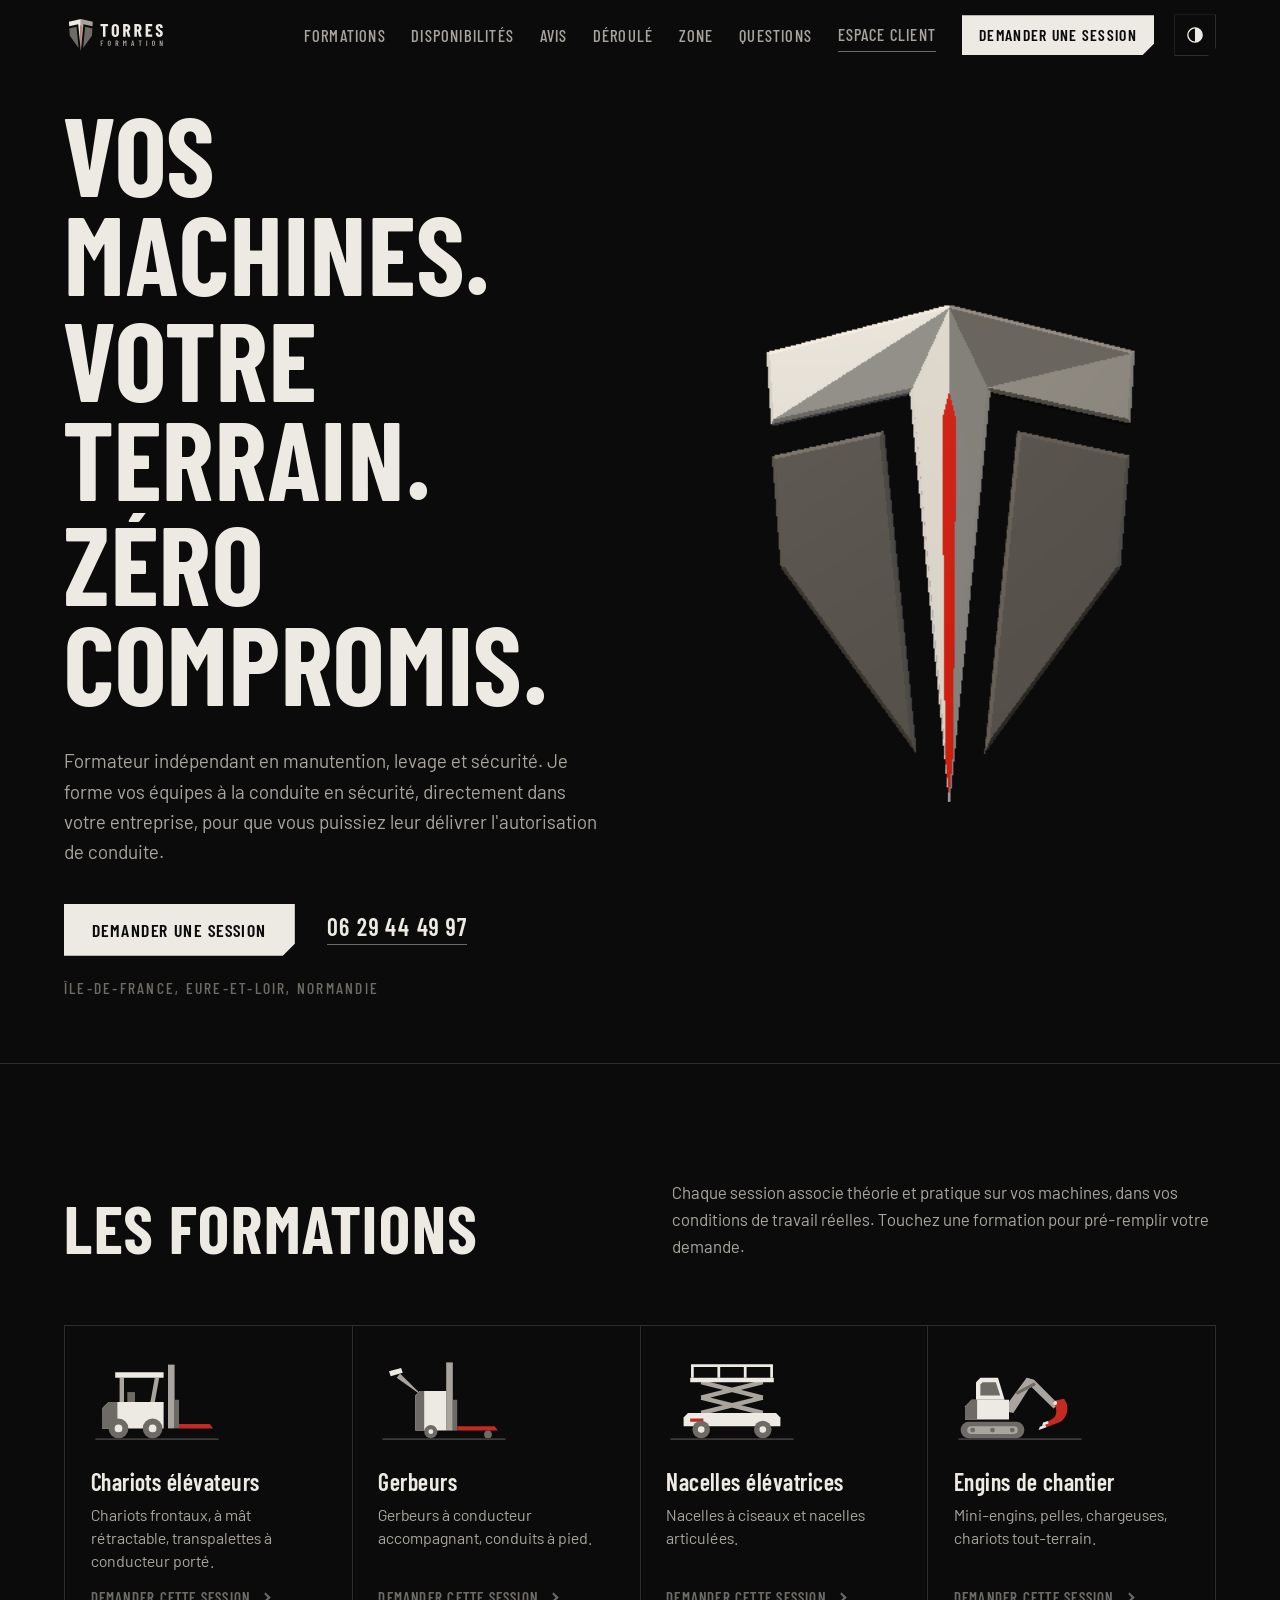
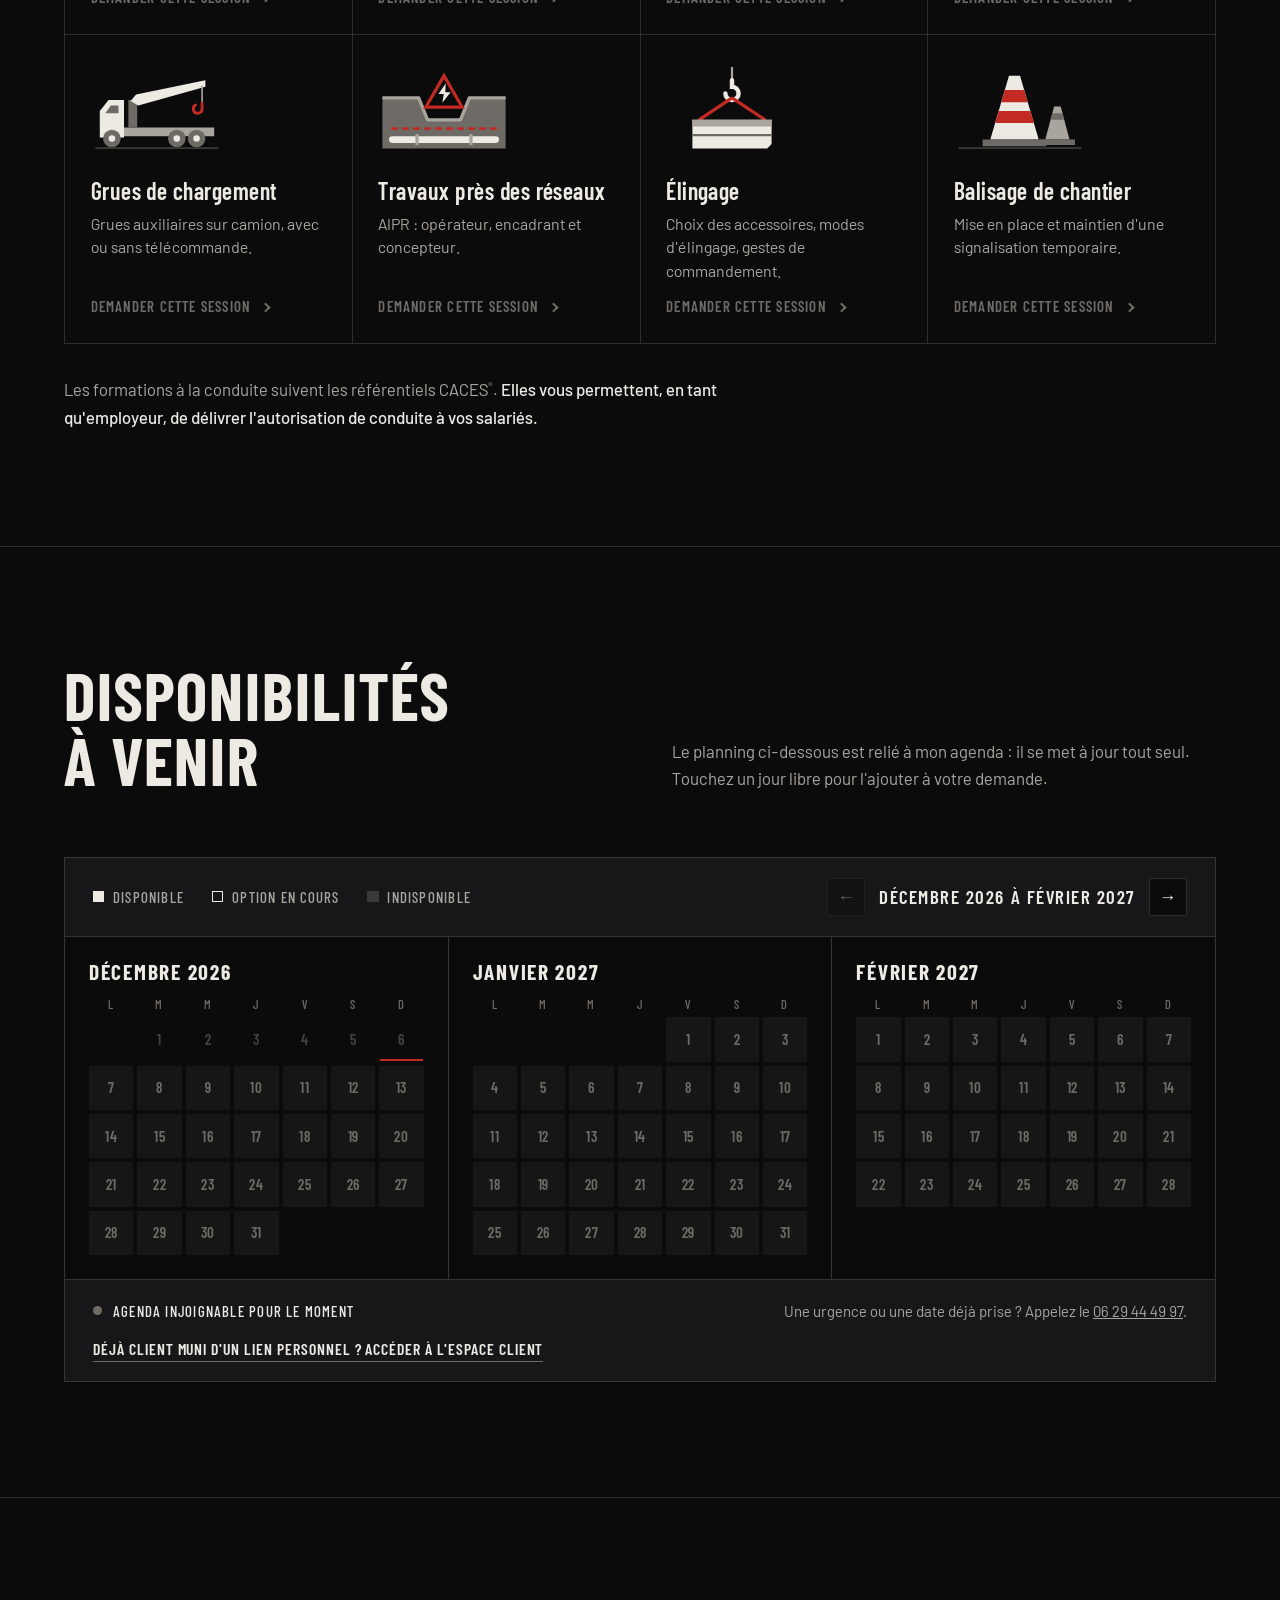
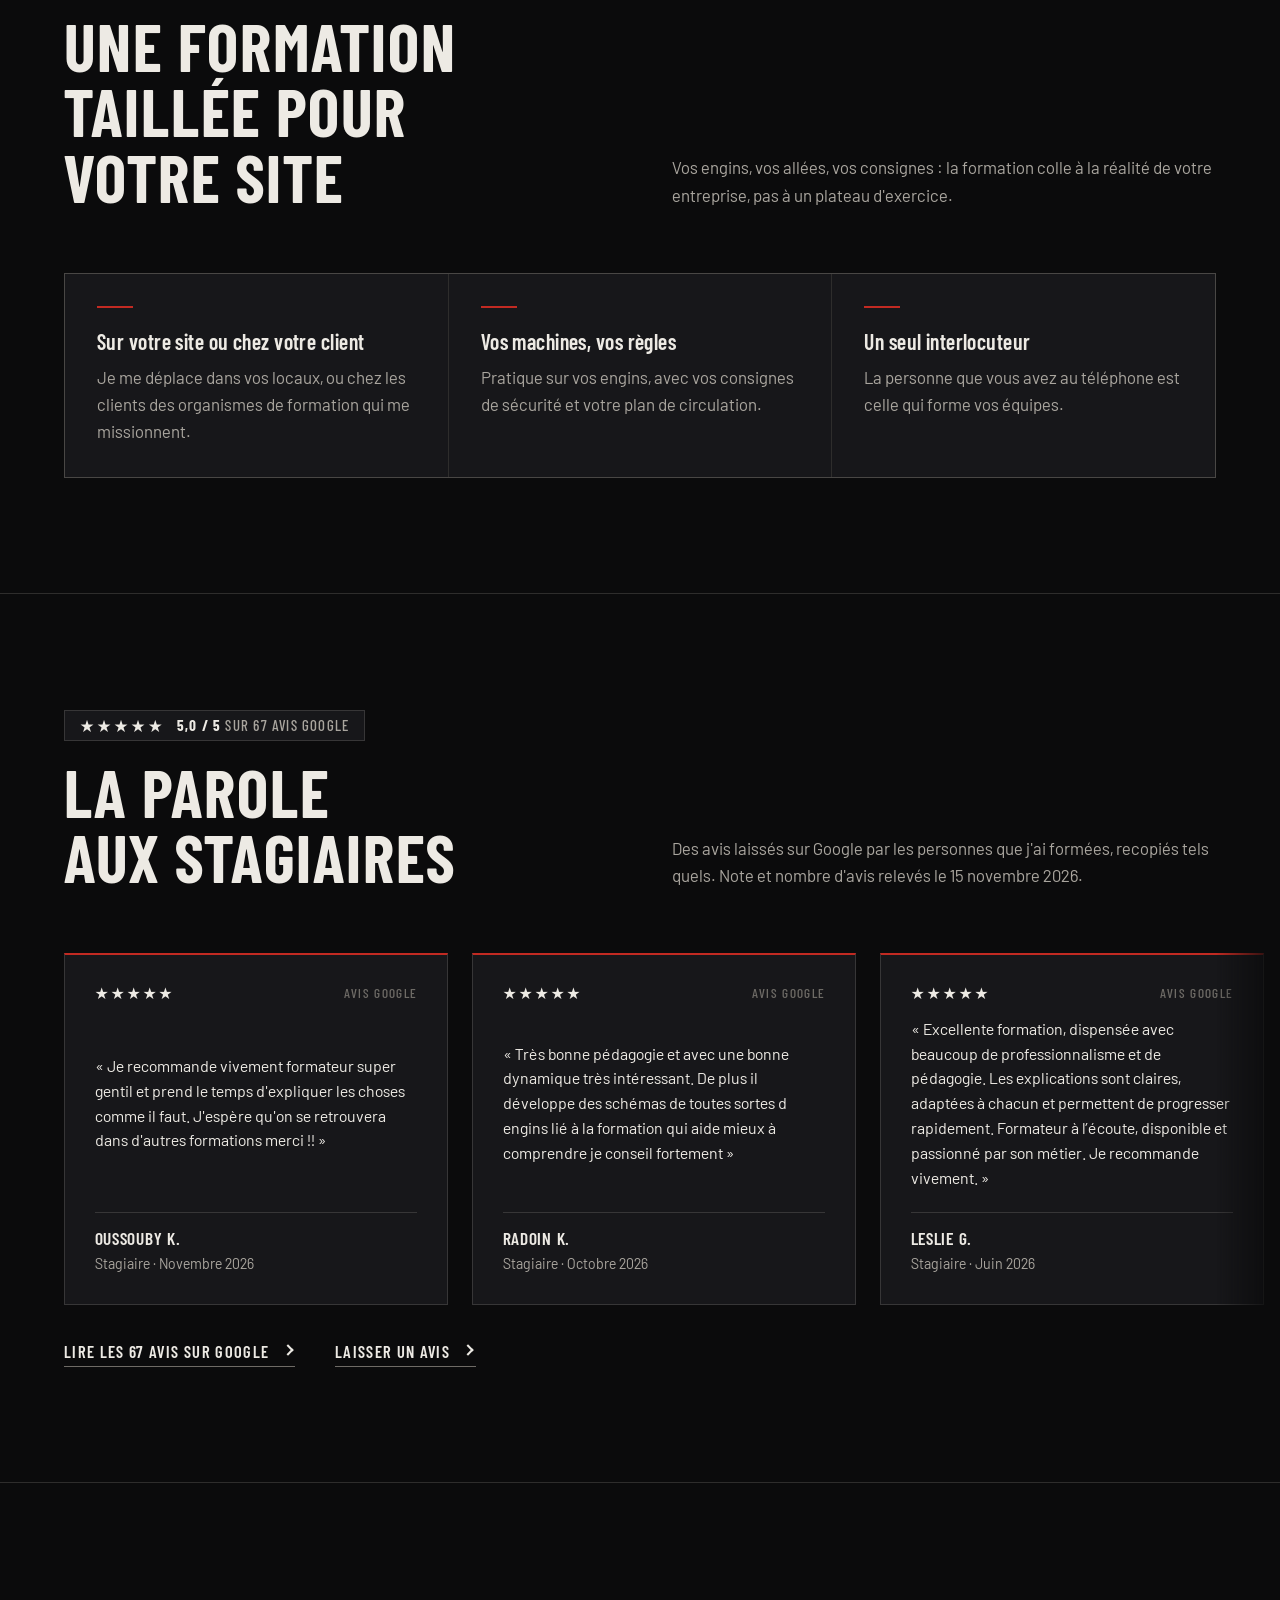
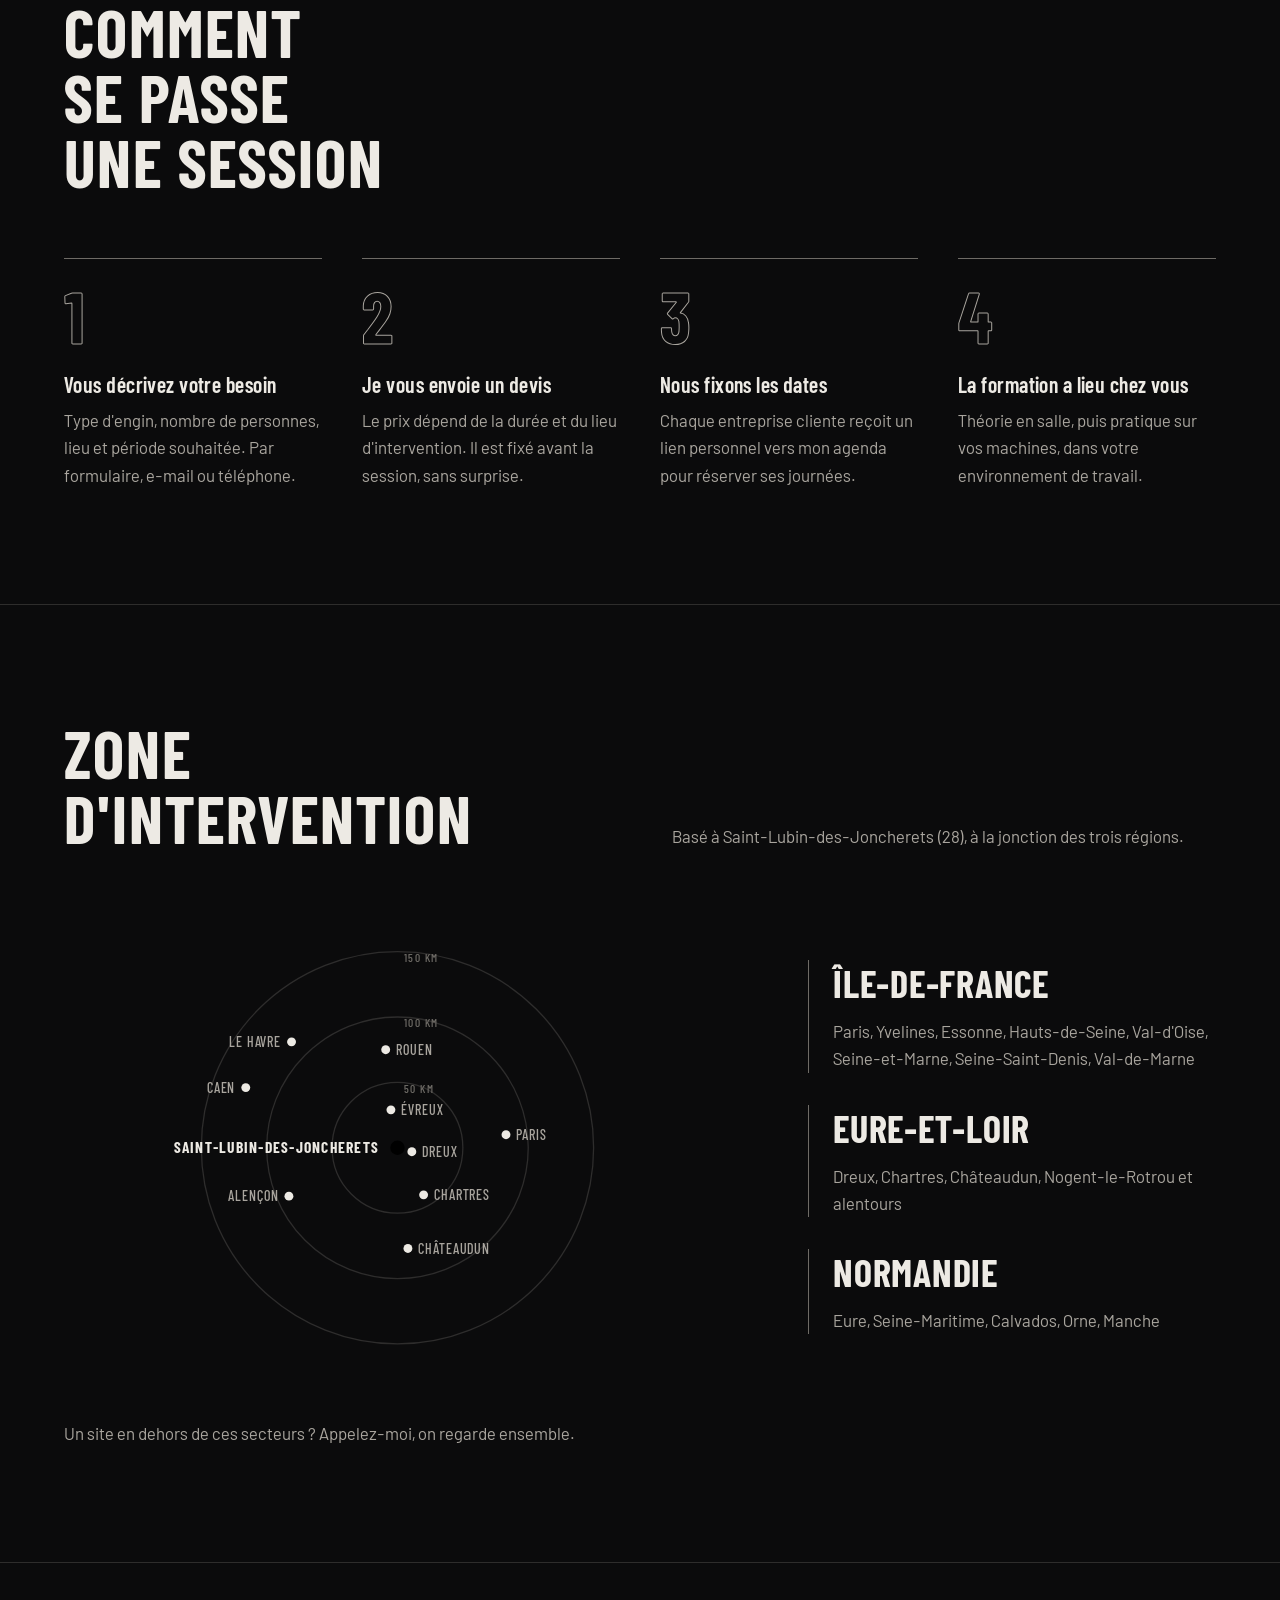
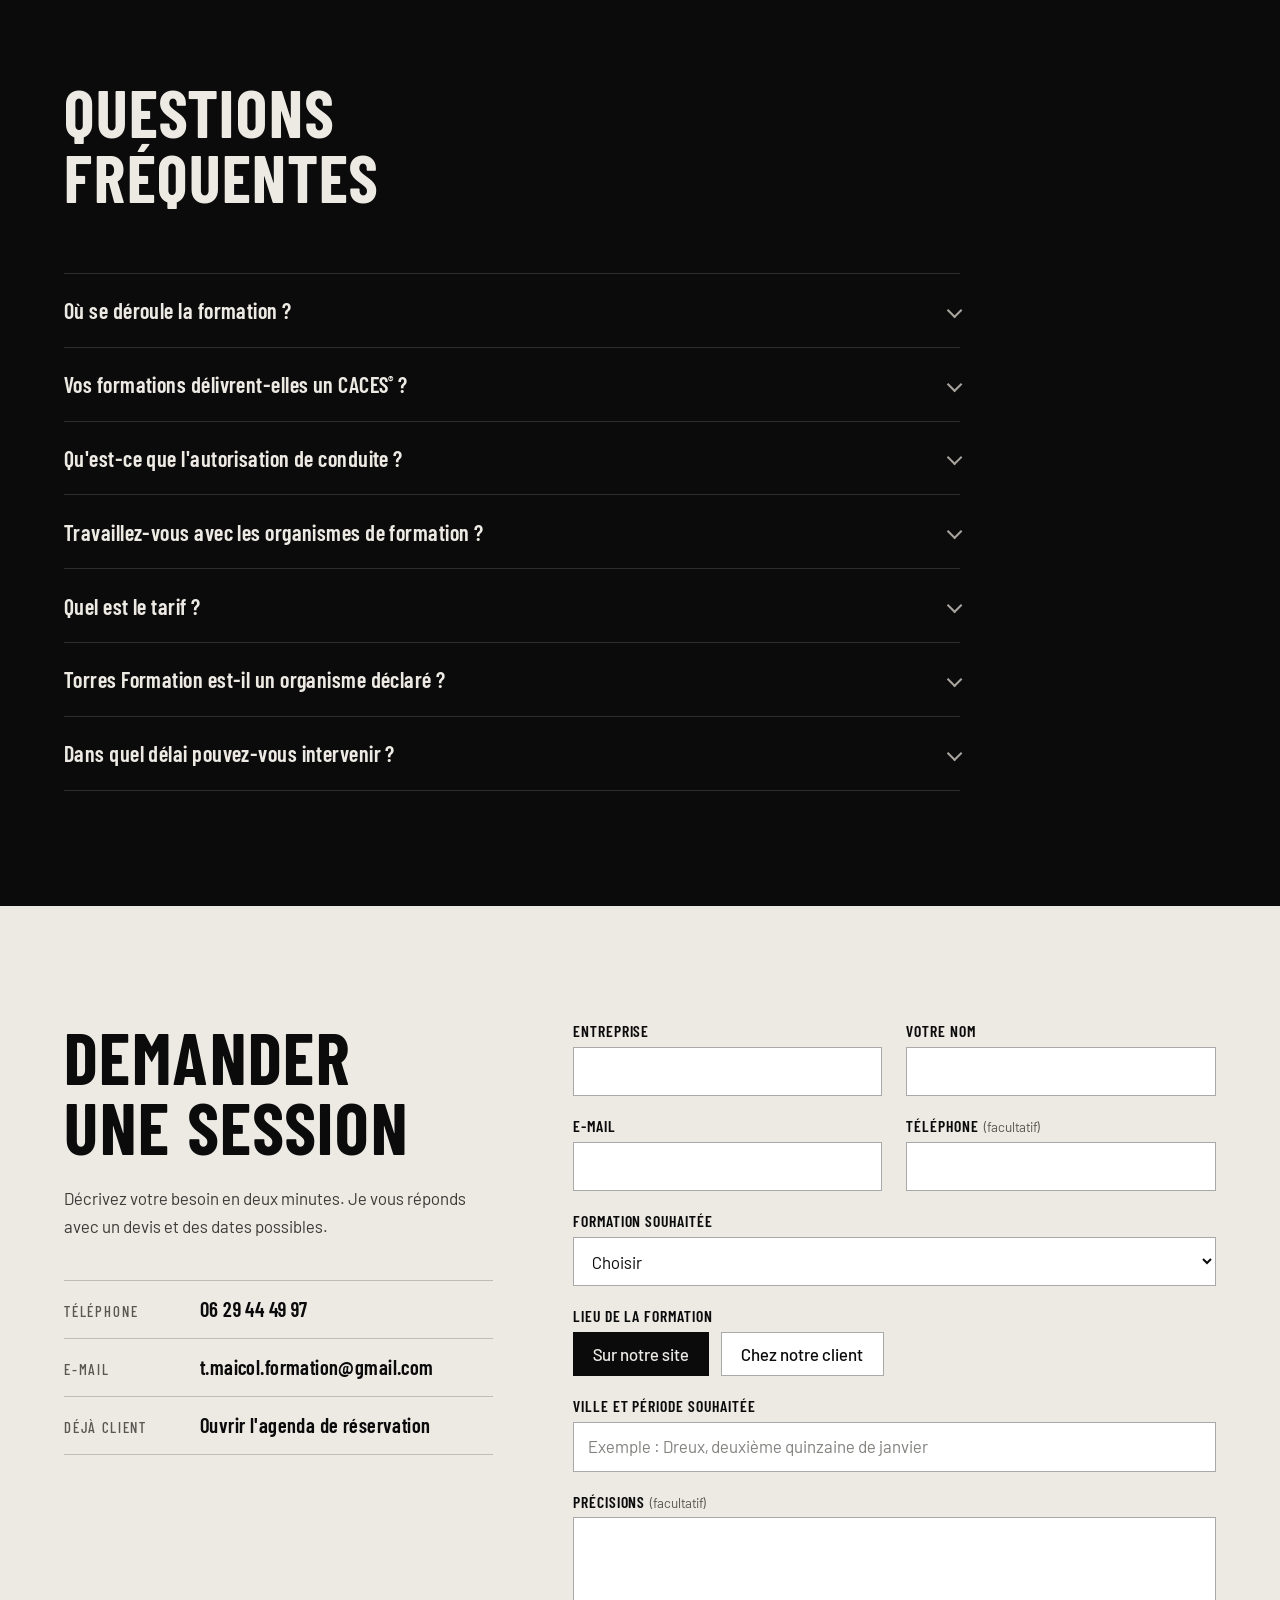
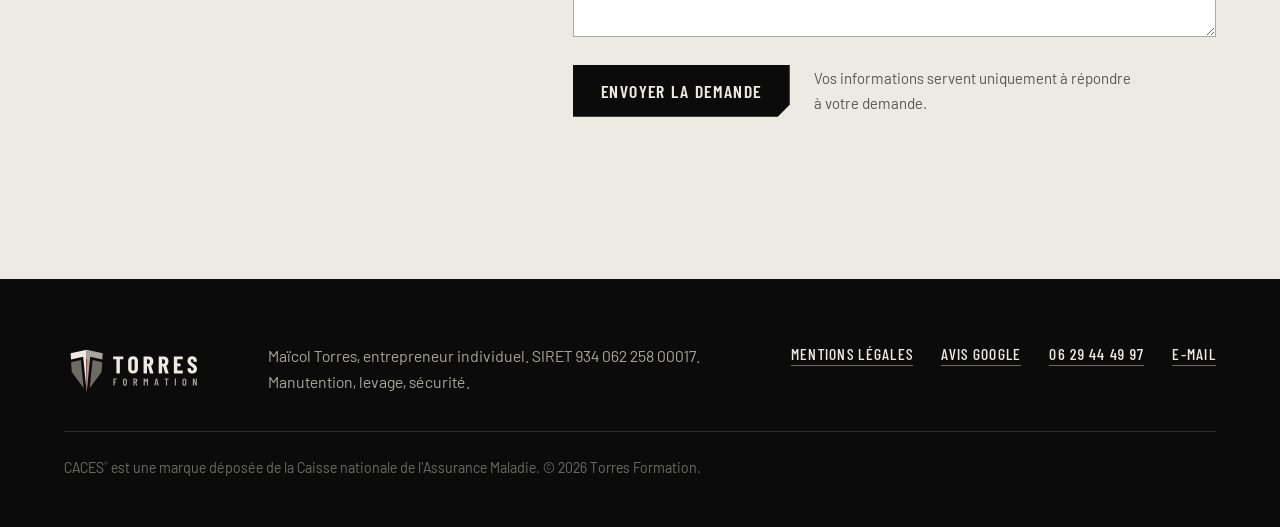
==== commit 517f4963: "Add files via upload" ====
--- a/index.html
+++ b/index.html
@@ -242,7 +242,7 @@
     <p>Basé à Saint-Lubin-des-Joncherets (28), à la jonction des trois régions.</p>
   </div>
   <div class="zone">
-  <svg class="radar" id="radar" viewBox="0 0 520 356" role="img" aria-label="Distances à vol d'oiseau depuis Saint-Lubin-des-Joncherets : Dreux à 11 km, Chartres à 41 km, Paris à 84 km, Rouen à 76 km, Caen à 125 km"><circle class="radar__cercle" cx="255" cy="178" r="50"/><text class="radar__km" x="260" y="141">50 km</text><circle class="radar__cercle" cx="255" cy="178" r="100"/><text class="radar__km" x="260" y="91">100 km</text><circle class="radar__cercle" cx="255" cy="178" r="150"/><text class="radar__km" x="260" y="41">150 km</text><path class="radar__axe" d="M105 178H405M255 28V328"/><g class="radar__balai"><path d="M255 178L255 28"/></g><g class="radar__ville" style="--a:0.292"><circle cx="266" cy="181" r="3.2"/><text x="274" y="185">Dreux</text></g><g class="radar__ville" style="--a:0.419"><circle cx="275" cy="214" r="3.2"/><text x="283" y="218">Chartres</text></g><g class="radar__ville" style="--a:0.973"><circle cx="250" cy="149" r="3.2"/><text x="258" y="153">Évreux</text></g><g class="radar__ville" style="--a:0.231"><circle cx="338" cy="168" r="3.2"/><text x="346" y="172">Paris</text></g><g class="radar__ville" style="--a:0.981"><circle cx="246" cy="103" r="3.2"/><text x="254" y="107">Rouen</text></g><g class="radar__ville" style="--a:0.810"><circle cx="139" cy="132" r="3.2"/><text x="131" y="136" text-anchor="end">Caen</text></g><g class="radar__ville" style="--a:0.875"><circle cx="174" cy="97" r="3.2"/><text x="166" y="101" text-anchor="end">Le Havre</text></g><g class="radar__ville" style="--a:0.683"><circle cx="172" cy="215" r="3.2"/><text x="164" y="219" text-anchor="end">Alençon</text></g><g class="radar__ville" style="--a:0.276"><circle cx="347" cy="193" r="3.2"/><text x="355" y="197">Évry</text></g><g class="radar__ville" style="--a:0.223"><circle cx="377" cy="157" r="3.2"/><text x="385" y="161">Meaux</text></g><g class="radar__ville" style="--a:0.178"><circle cx="317" cy="148" r="3.2"/><text x="325" y="152">Cergy</text></g><g class="radar__ville" style="--a:0.484"><circle cx="263" cy="255" r="3.2"/><text x="271" y="259">Châteaudun</text></g><g class="radar__ville" style="--a:0.584"><circle cx="226" cy="228" r="3.2"/><text x="218" y="232" text-anchor="end">Nogent-le-Rotrou</text></g><g class="radar__base"><path d="M255 169l7 9-7 9-7-9z"/><text x="241" y="182" text-anchor="end">Saint-Lubin-des-Joncherets</text></g></svg>
+  <svg class="radar" id="radar" viewBox="0 0 520 356" role="img" aria-label="Carte de la zone : les axes routiers partent de Saint-Lubin-des-Joncherets vers Dreux, Paris, Évreux, Rouen, Le Havre, Caen, Chartres, Châteaudun et Alençon"><circle class="radar__cercle" cx="255" cy="178" r="50"/><text class="radar__km" x="260" y="136">50 km</text><circle class="radar__cercle" cx="255" cy="178" r="100"/><text class="radar__km" x="260" y="86">100 km</text><circle class="radar__cercle" cx="255" cy="178" r="150"/><text class="radar__km" x="260" y="36">150 km</text><path class="radar__route" pathLength="1" style="--d:0.5s;--l:0.16s;stroke-width:2" d="M255 178L266 181"/><path class="radar__route" pathLength="1" style="--d:0.66s;--l:0.45s;stroke-width:2" d="M266 181L296 172"/><path class="radar__route" pathLength="1" style="--d:1.11s;--l:0.6s;stroke-width:2" d="M296 172L338 168"/><path class="radar__route" pathLength="1" style="--d:1.71s;--l:0.68s;stroke-width:2" d="M338 168L384 155"/><path class="radar__route" pathLength="1" style="--d:0.5s;--l:0.42s;stroke-width:2" d="M255 178L250 149"/><path class="radar__route" pathLength="1" style="--d:0.92s;--l:0.66s;stroke-width:2" d="M250 149L246 103"/><path class="radar__route" pathLength="1" style="--d:1.58s;--l:0.59s;stroke-width:2" d="M246 103L205 100"/><path class="radar__route" pathLength="1" style="--d:2.17s;--l:0.44s;stroke-width:2" d="M205 100L174 97"/><path class="radar__route" pathLength="1" style="--d:0.92s;--l:0.77s;stroke-width:1.6" d="M250 149L196 146"/><path class="radar__route" pathLength="1" style="--d:1.69s;--l:0.84s;stroke-width:1.6" d="M196 146L139 132"/><path class="radar__route" pathLength="1" style="--d:0.5s;--l:0.59s;stroke-width:1.6" d="M255 178L275 214"/><path class="radar__route" pathLength="1" style="--d:1.09s;--l:0.61s;stroke-width:1.6" d="M275 214L263 255"/><path class="radar__route" pathLength="1" style="--d:0.5s;--l:0.54s;stroke-width:1.6" d="M255 178L222 196"/><path class="radar__route" pathLength="1" style="--d:1.04s;--l:0.76s;stroke-width:1.6" d="M222 196L172 215"/><g class="radar__ville" style="--d:0.66s"><circle cx="266" cy="181" r="3.4"/><text x="274" y="185">Dreux</text></g><g class="radar__ville" style="--d:1.71s"><circle cx="338" cy="168" r="3.4"/><text x="346" y="172">Paris</text></g><g class="radar__ville" style="--d:0.92s"><circle cx="250" cy="149" r="3.4"/><text x="258" y="153">Évreux</text></g><g class="radar__ville" style="--d:1.58s"><circle cx="246" cy="103" r="3.4"/><text x="254" y="107">Rouen</text></g><g class="radar__ville" style="--d:2.61s"><circle cx="174" cy="97" r="3.4"/><text x="166" y="101" text-anchor="end">Le Havre</text></g><g class="radar__ville" style="--d:2.53s"><circle cx="139" cy="132" r="3.4"/><text x="131" y="136" text-anchor="end">Caen</text></g><g class="radar__ville" style="--d:1.09s"><circle cx="275" cy="214" r="3.4"/><text x="283" y="218">Chartres</text></g><g class="radar__ville" style="--d:1.7s"><circle cx="263" cy="255" r="3.4"/><text x="271" y="259">Châteaudun</text></g><g class="radar__ville" style="--d:1.8s"><circle cx="172" cy="215" r="3.4"/><text x="164" y="219" text-anchor="end">Alençon</text></g><g class="radar__base"><circle class="radar__pouls" cx="255" cy="178" r="5"/><circle cx="255" cy="178" r="5.5"/><text x="241" y="182" text-anchor="end">Saint-Lubin-des-Joncherets</text></g></svg>
   <ul class="regions">
     <li><h3>Île-de-France</h3><p>Paris, Yvelines, Essonne, Hauts-de-Seine, Val-d'Oise, Seine-et-Marne, Seine-Saint-Denis, Val-de-Marne</p></li>
     <li><h3>Eure-et-Loir</h3><p>Dreux, Chartres, Châteaudun, Nogent-le-Rotrou et alentours</p></li>
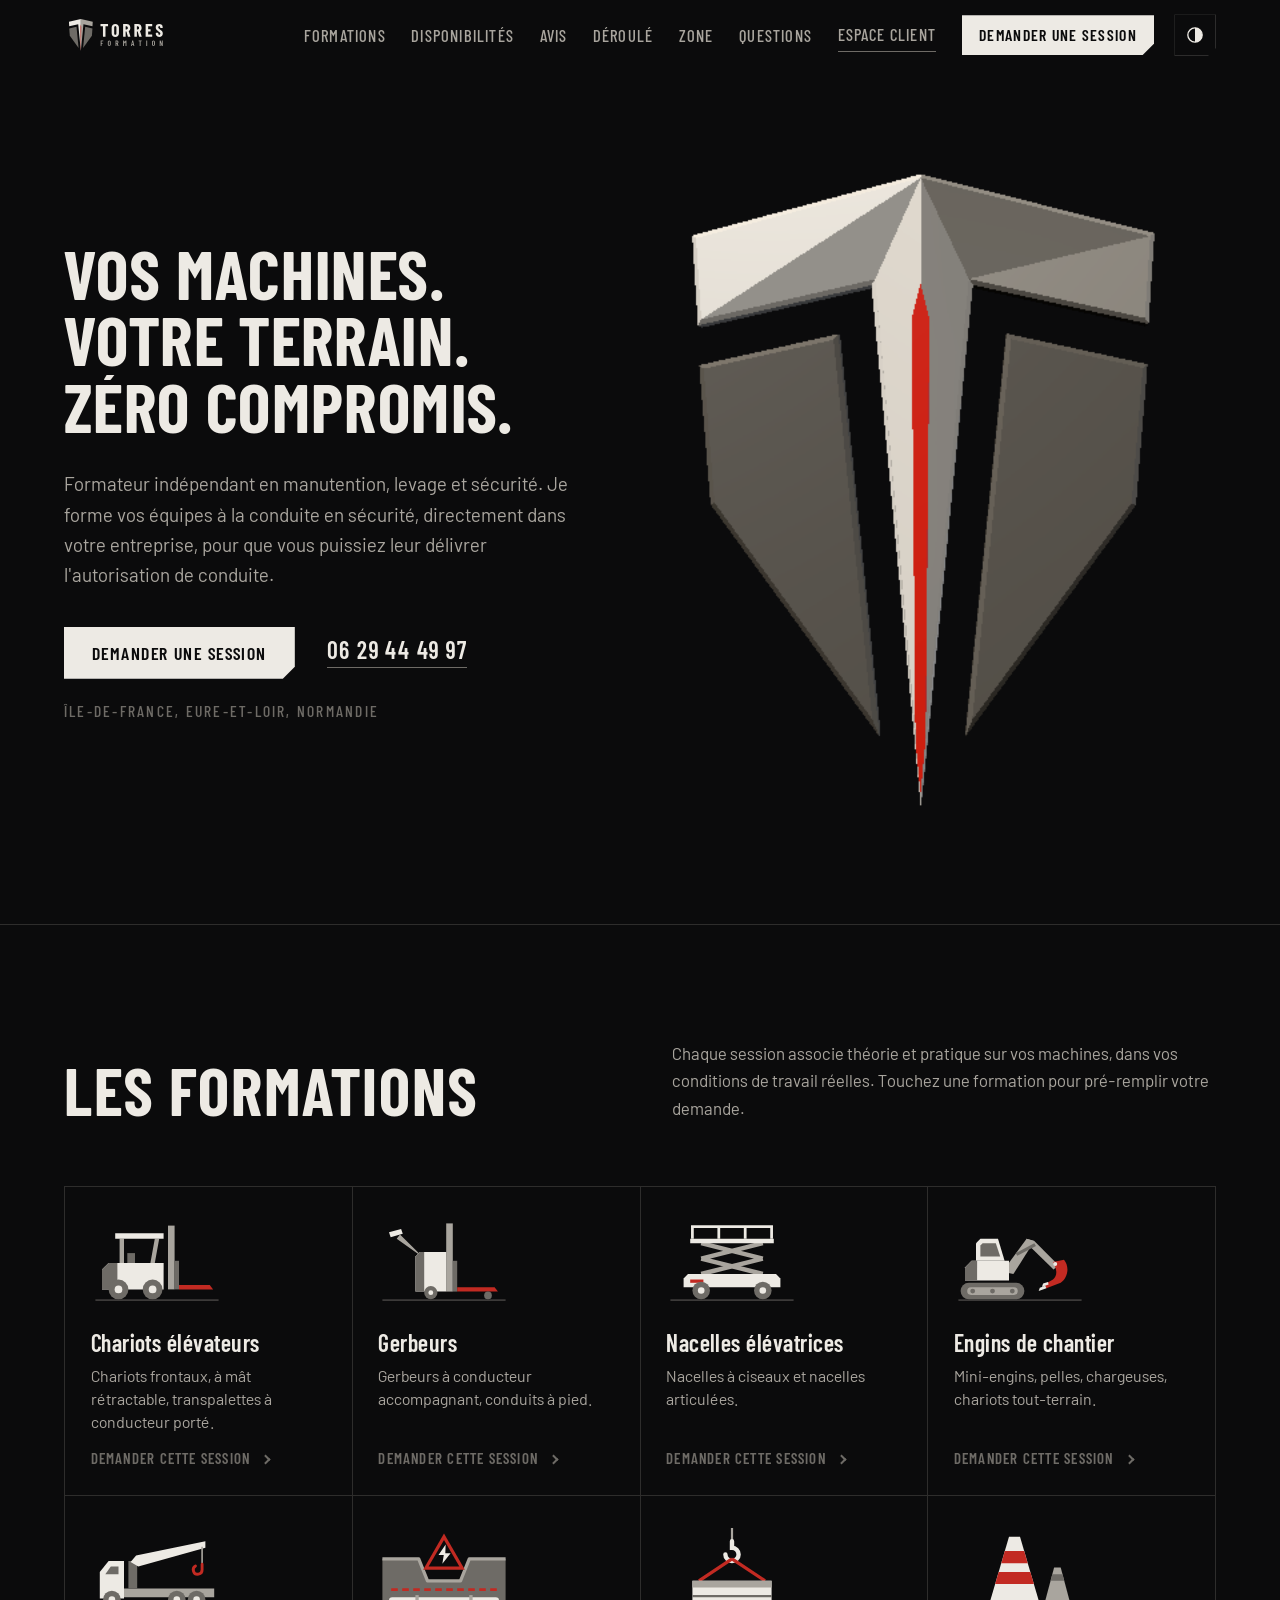
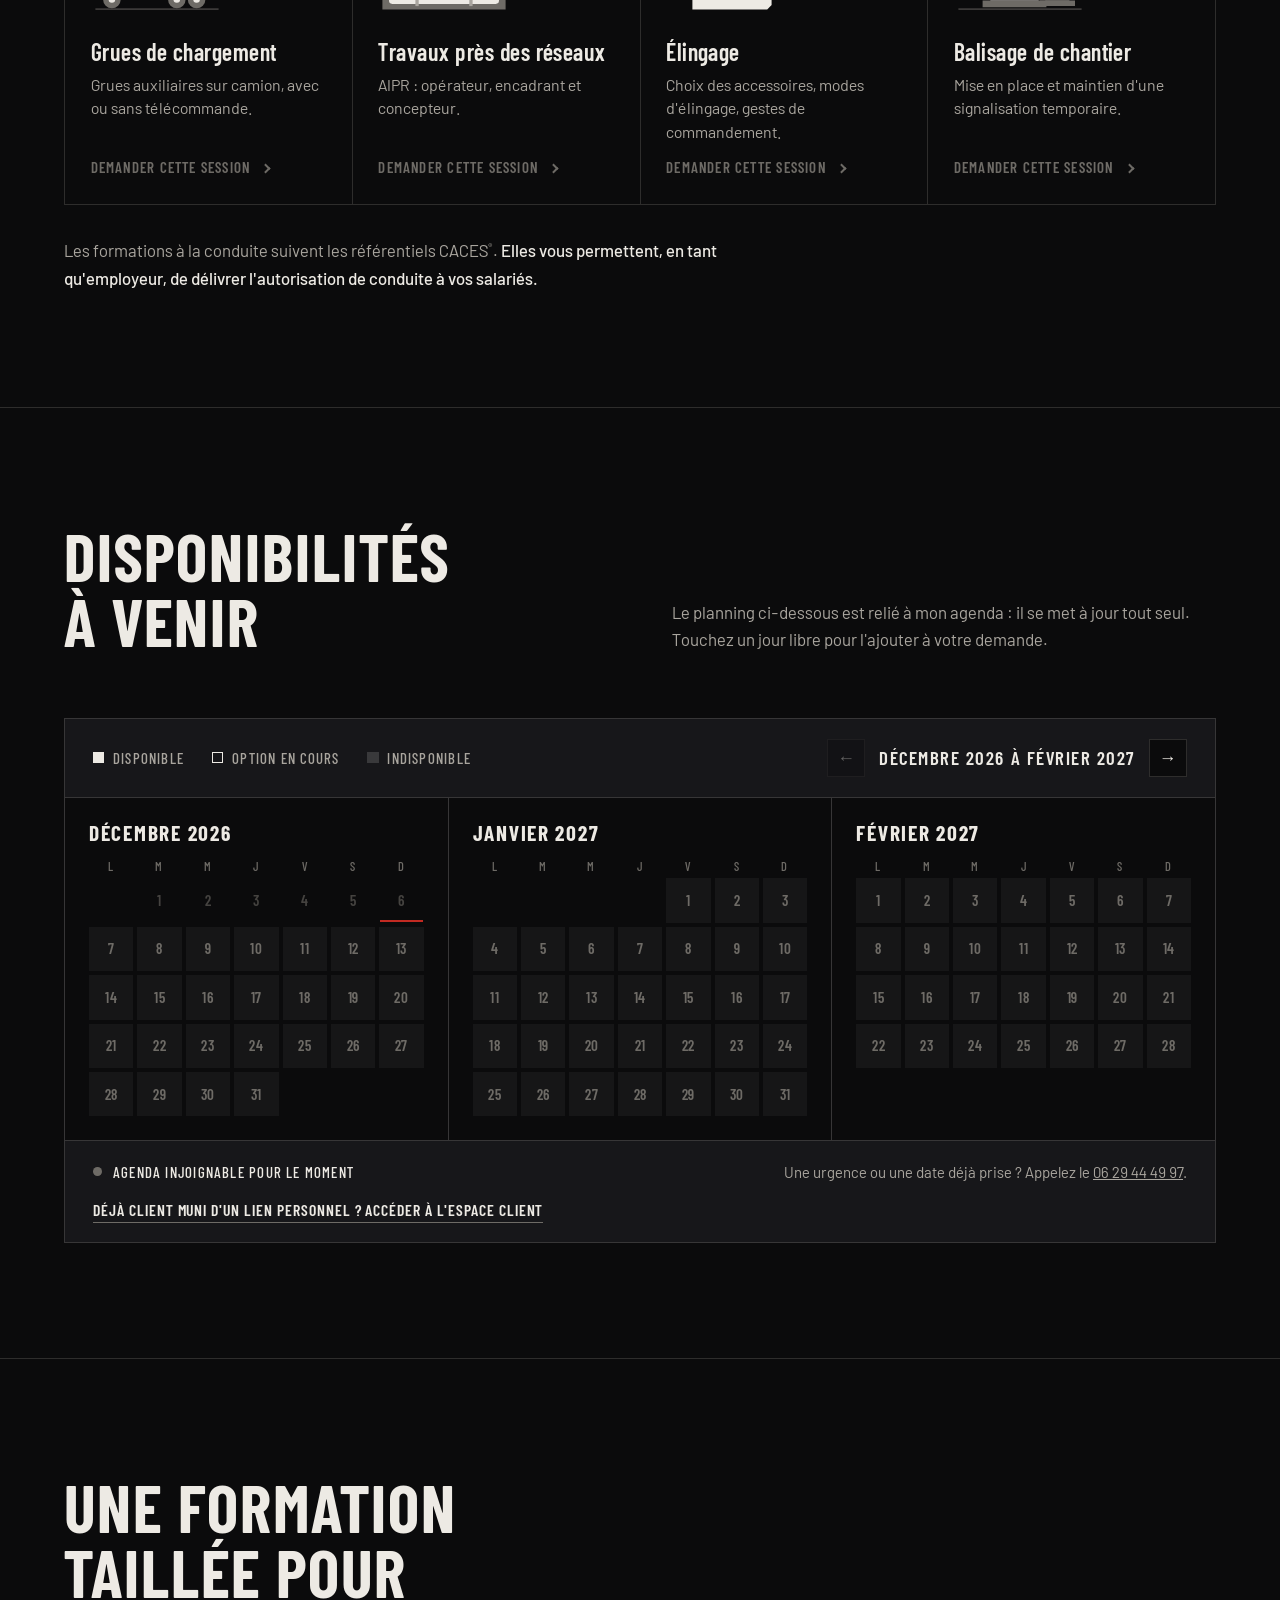
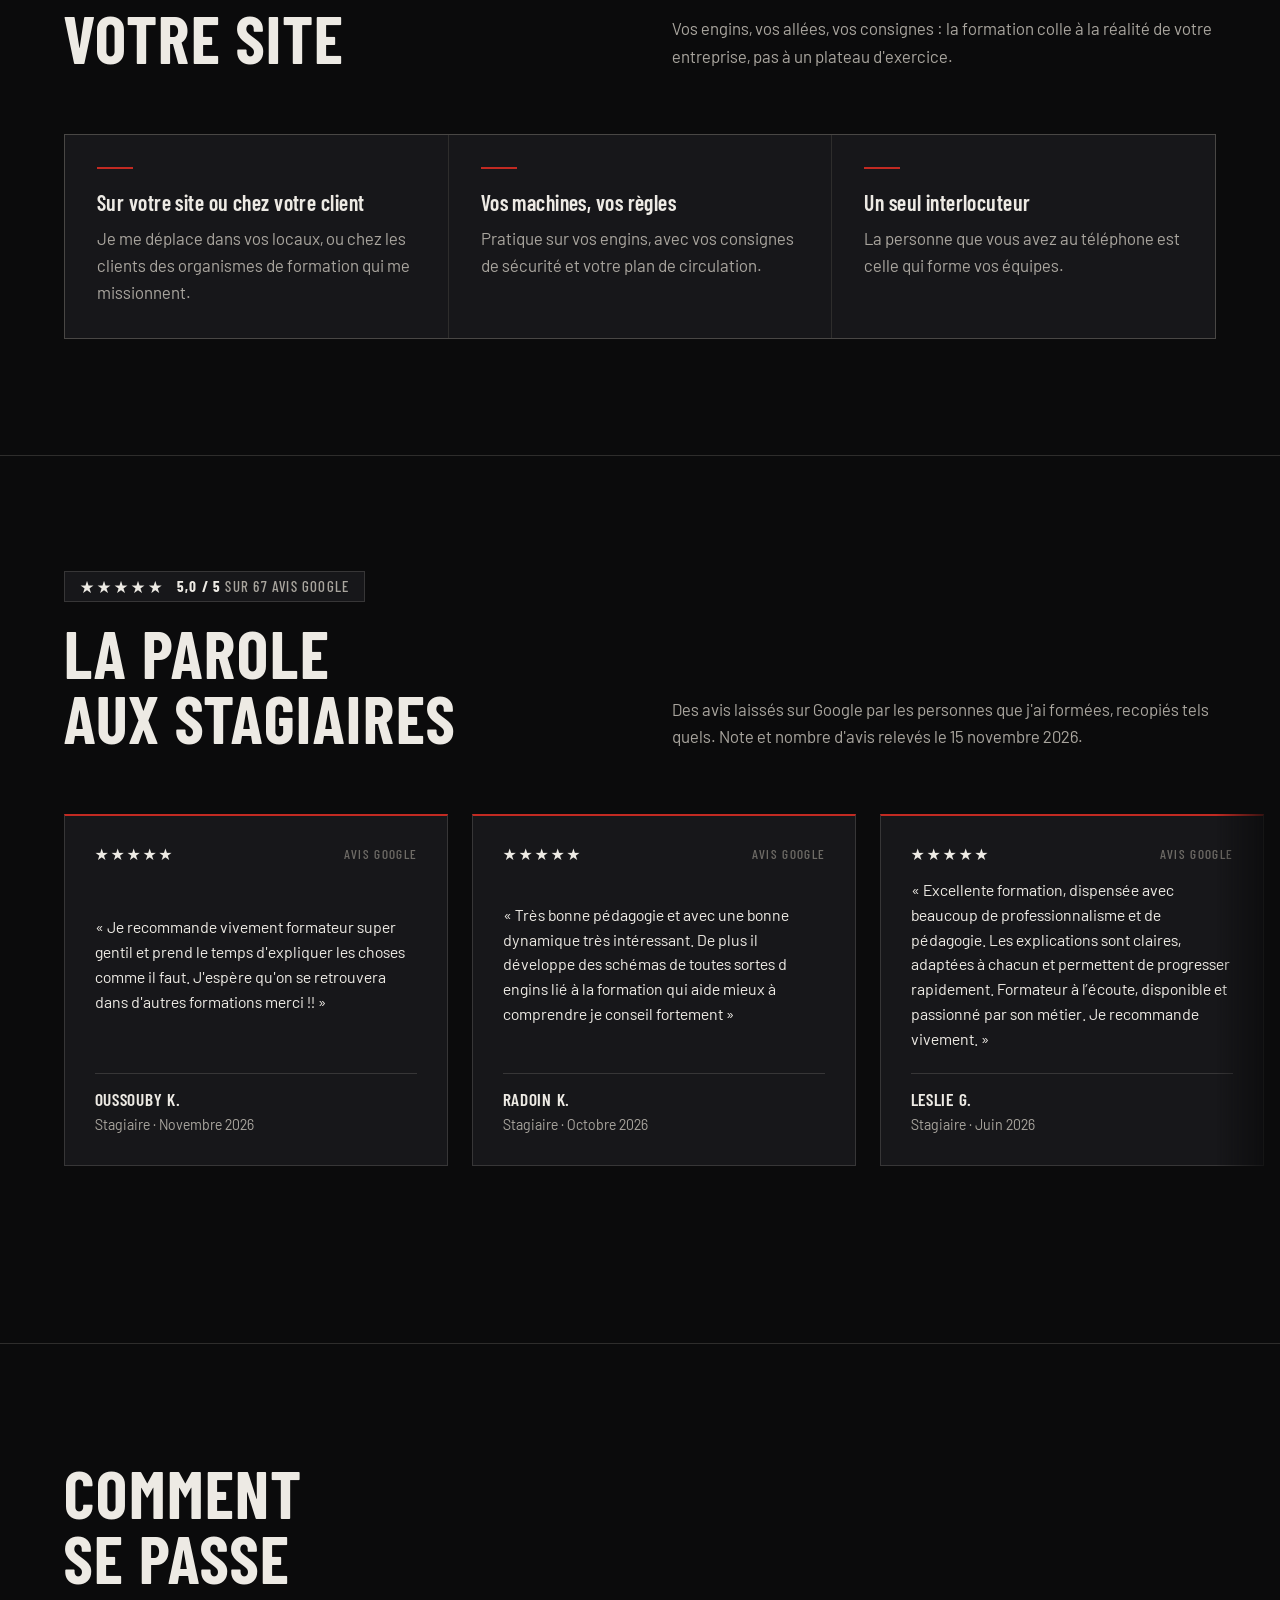
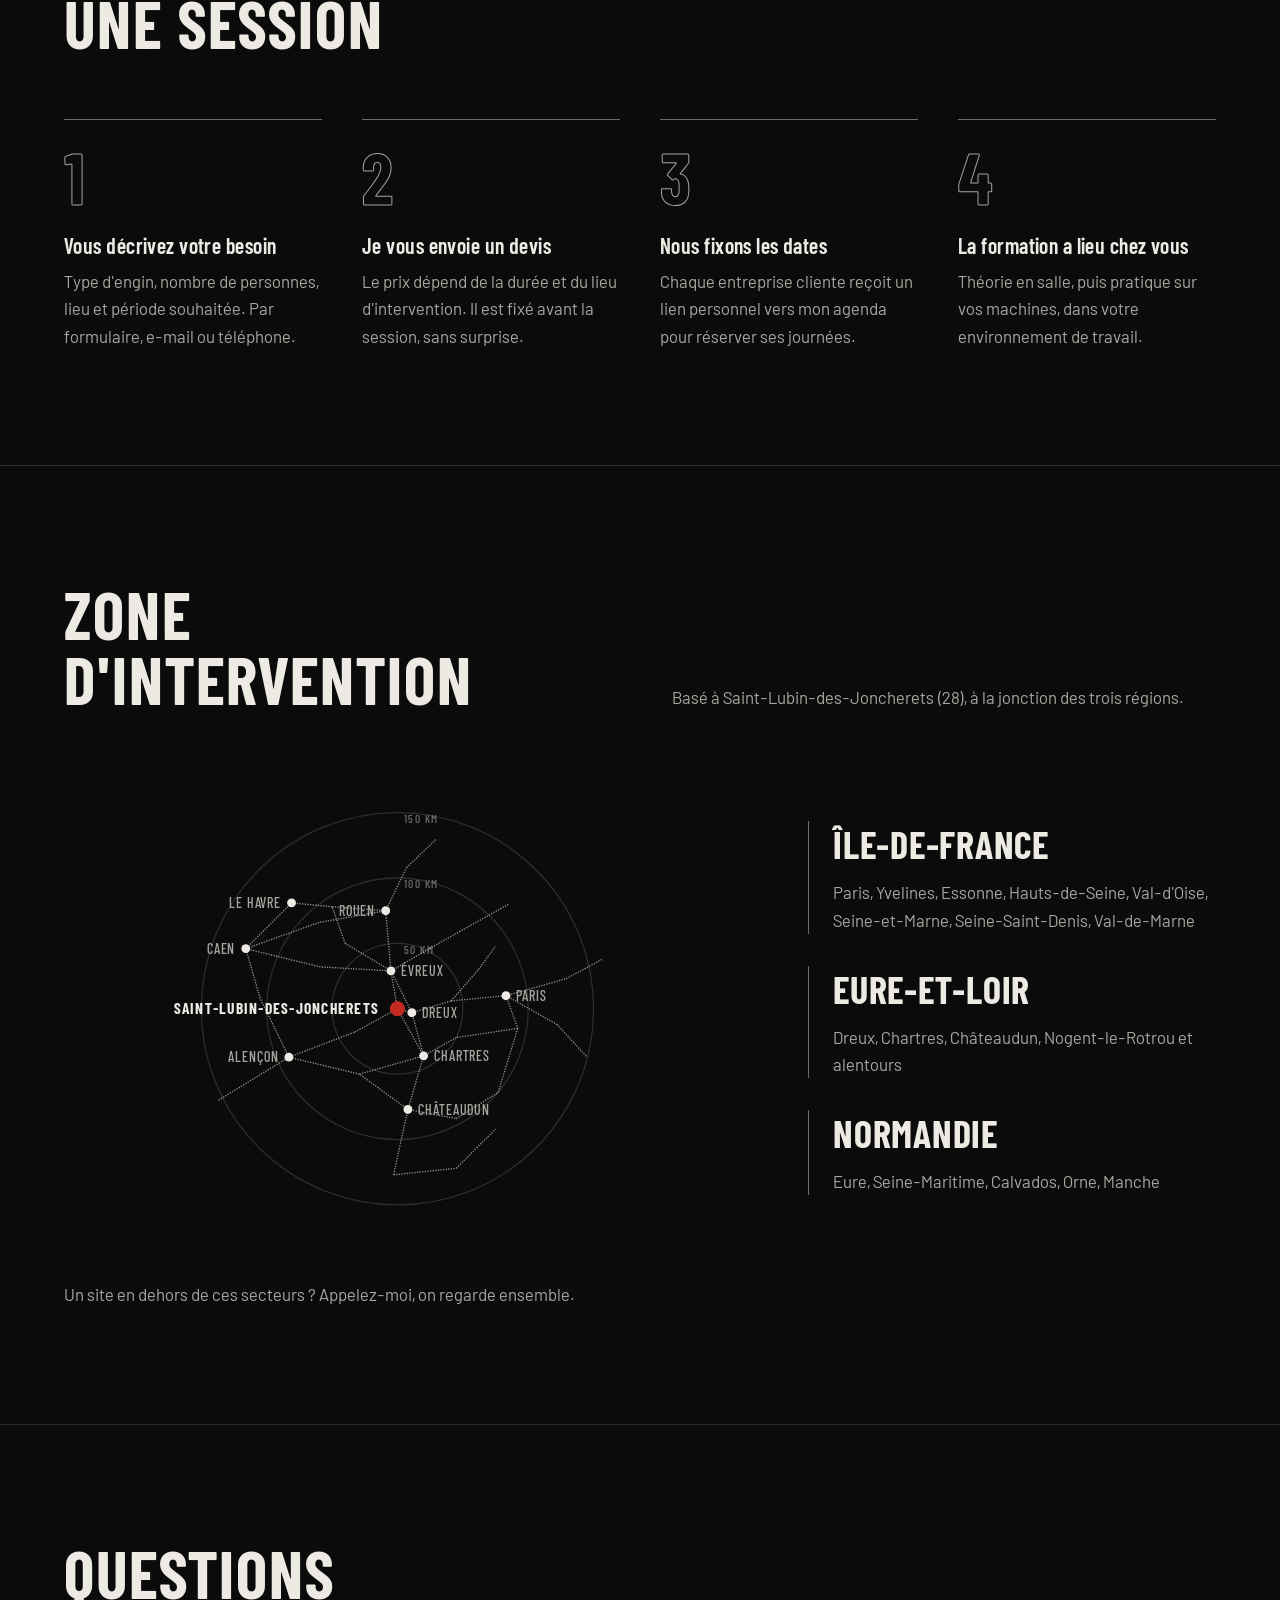
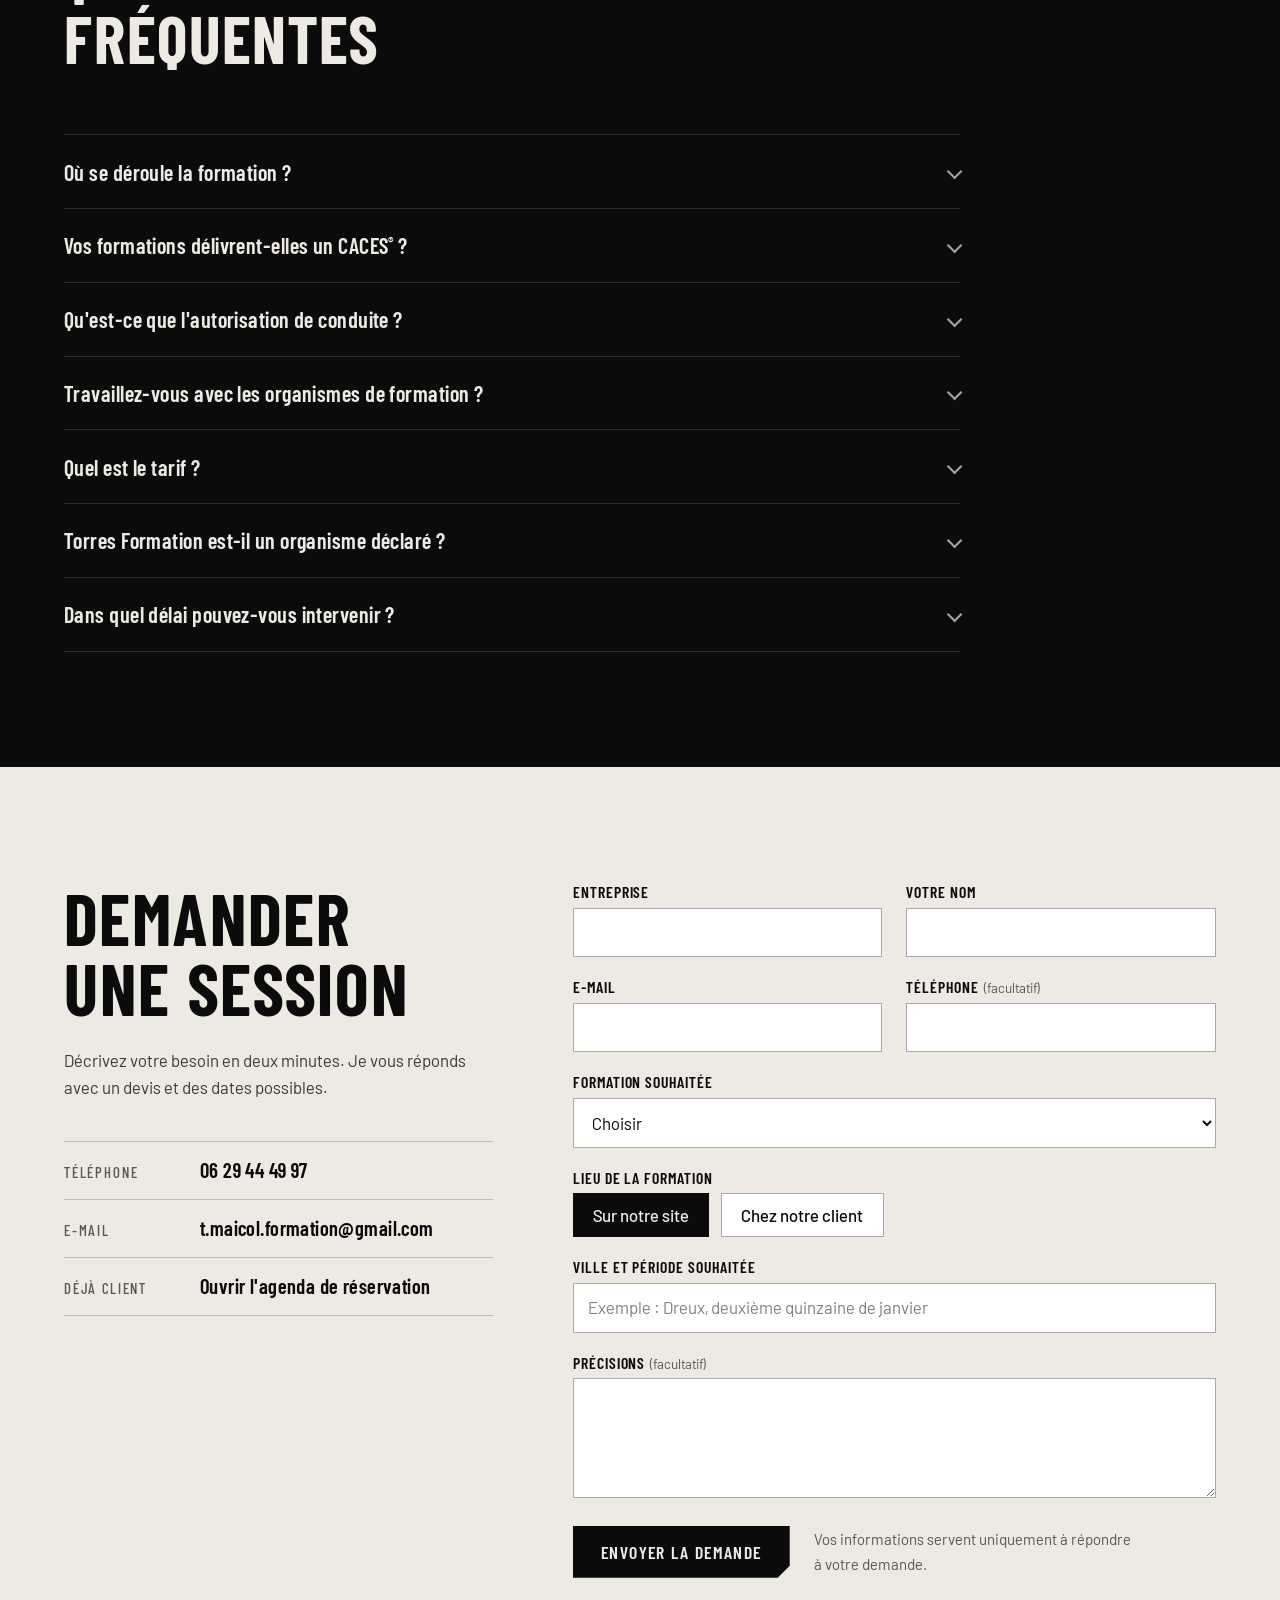
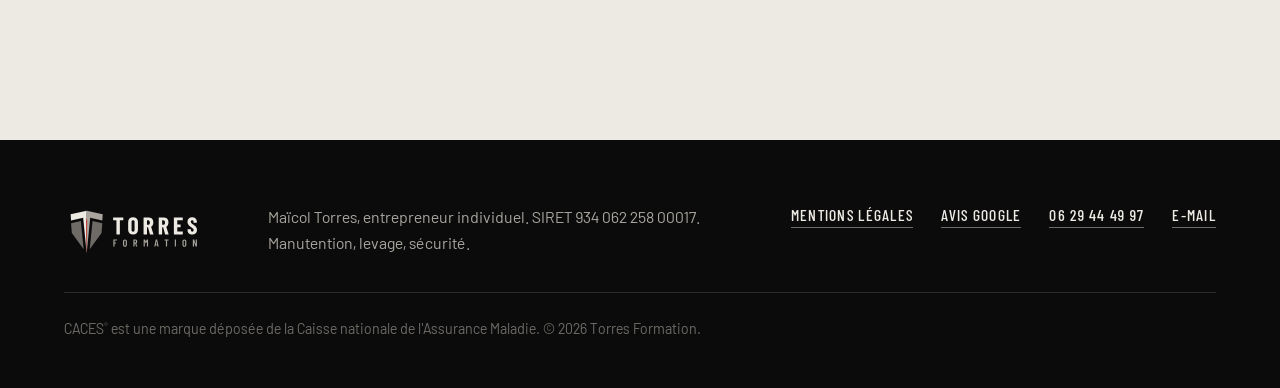
==== commit 1939aada: "Add files via upload" ====
--- a/index.html
+++ b/index.html
@@ -242,7 +242,7 @@
     <p>Basé à Saint-Lubin-des-Joncherets (28), à la jonction des trois régions.</p>
   </div>
   <div class="zone">
-  <svg class="radar" id="radar" viewBox="0 0 520 356" role="img" aria-label="Carte de la zone : les axes routiers partent de Saint-Lubin-des-Joncherets vers Dreux, Paris, Évreux, Rouen, Le Havre, Caen, Chartres, Châteaudun et Alençon"><circle class="radar__cercle" cx="255" cy="178" r="50"/><text class="radar__km" x="260" y="136">50 km</text><circle class="radar__cercle" cx="255" cy="178" r="100"/><text class="radar__km" x="260" y="86">100 km</text><circle class="radar__cercle" cx="255" cy="178" r="150"/><text class="radar__km" x="260" y="36">150 km</text><path class="radar__route" pathLength="1" style="--d:0.5s;--l:0.16s;stroke-width:2" d="M255 178L266 181"/><path class="radar__route" pathLength="1" style="--d:0.66s;--l:0.45s;stroke-width:2" d="M266 181L296 172"/><path class="radar__route" pathLength="1" style="--d:1.11s;--l:0.6s;stroke-width:2" d="M296 172L338 168"/><path class="radar__route" pathLength="1" style="--d:1.71s;--l:0.68s;stroke-width:2" d="M338 168L384 155"/><path class="radar__route" pathLength="1" style="--d:0.5s;--l:0.42s;stroke-width:2" d="M255 178L250 149"/><path class="radar__route" pathLength="1" style="--d:0.92s;--l:0.66s;stroke-width:2" d="M250 149L246 103"/><path class="radar__route" pathLength="1" style="--d:1.58s;--l:0.59s;stroke-width:2" d="M246 103L205 100"/><path class="radar__route" pathLength="1" style="--d:2.17s;--l:0.44s;stroke-width:2" d="M205 100L174 97"/><path class="radar__route" pathLength="1" style="--d:0.92s;--l:0.77s;stroke-width:1.6" d="M250 149L196 146"/><path class="radar__route" pathLength="1" style="--d:1.69s;--l:0.84s;stroke-width:1.6" d="M196 146L139 132"/><path class="radar__route" pathLength="1" style="--d:0.5s;--l:0.59s;stroke-width:1.6" d="M255 178L275 214"/><path class="radar__route" pathLength="1" style="--d:1.09s;--l:0.61s;stroke-width:1.6" d="M275 214L263 255"/><path class="radar__route" pathLength="1" style="--d:0.5s;--l:0.54s;stroke-width:1.6" d="M255 178L222 196"/><path class="radar__route" pathLength="1" style="--d:1.04s;--l:0.76s;stroke-width:1.6" d="M222 196L172 215"/><g class="radar__ville" style="--d:0.66s"><circle cx="266" cy="181" r="3.4"/><text x="274" y="185">Dreux</text></g><g class="radar__ville" style="--d:1.71s"><circle cx="338" cy="168" r="3.4"/><text x="346" y="172">Paris</text></g><g class="radar__ville" style="--d:0.92s"><circle cx="250" cy="149" r="3.4"/><text x="258" y="153">Évreux</text></g><g class="radar__ville" style="--d:1.58s"><circle cx="246" cy="103" r="3.4"/><text x="254" y="107">Rouen</text></g><g class="radar__ville" style="--d:2.61s"><circle cx="174" cy="97" r="3.4"/><text x="166" y="101" text-anchor="end">Le Havre</text></g><g class="radar__ville" style="--d:2.53s"><circle cx="139" cy="132" r="3.4"/><text x="131" y="136" text-anchor="end">Caen</text></g><g class="radar__ville" style="--d:1.09s"><circle cx="275" cy="214" r="3.4"/><text x="283" y="218">Chartres</text></g><g class="radar__ville" style="--d:1.7s"><circle cx="263" cy="255" r="3.4"/><text x="271" y="259">Châteaudun</text></g><g class="radar__ville" style="--d:1.8s"><circle cx="172" cy="215" r="3.4"/><text x="164" y="219" text-anchor="end">Alençon</text></g><g class="radar__base"><circle class="radar__pouls" cx="255" cy="178" r="5"/><circle cx="255" cy="178" r="5.5"/><text x="241" y="182" text-anchor="end">Saint-Lubin-des-Joncherets</text></g></svg>
+  <svg class="radar" id="radar" viewBox="0 0 520 356" role="img" aria-label="Carte de la zone : les axes routiers partent de Saint-Lubin-des-Joncherets vers Dreux, Paris, Évreux, Rouen, Le Havre, Caen, Chartres, Châteaudun et Alençon"><circle class="radar__cercle" cx="255" cy="178" r="50"/><text class="radar__km" x="260" y="136">50 km</text><circle class="radar__cercle" cx="255" cy="178" r="100"/><text class="radar__km" x="260" y="86">100 km</text><circle class="radar__cercle" cx="255" cy="178" r="150"/><text class="radar__km" x="260" y="36">150 km</text><path class="radar__route radar__route--p" style="--d:0.5s;--l:0.15s" d="M255 178L266 181"/><path class="radar__route radar__route--p" style="--d:0.65s;--l:0.42s" d="M266 181L296 172"/><path class="radar__route radar__route--p" style="--d:1.07s;--l:0.56s" d="M296 172L338 168"/><path class="radar__route radar__route--p" style="--d:1.63s;--l:0.64s" d="M338 168L384 155"/><path class="radar__route radar__route--p" style="--d:0.62s;--l:0.39s" d="M255 178L250 149"/><path class="radar__route radar__route--p" style="--d:1.01s;--l:0.62s" d="M250 149L246 103"/><path class="radar__route radar__route--p" style="--d:1.63s;--l:0.55s" d="M246 103L205 100"/><path class="radar__route radar__route--p" style="--d:2.18s;--l:0.42s" d="M205 100L174 97"/><path class="radar__route radar__route--p" style="--d:1.01s;--l:0.72s" d="M250 149L196 146"/><path class="radar__route radar__route--p" style="--d:1.73s;--l:0.78s" d="M196 146L139 132"/><path class="radar__route radar__route--p" style="--d:1.01s;--l:0.62s" d="M250 149L290 126"/><path class="radar__route radar__route--p" style="--d:1.63s;--l:0.76s" d="M290 126L340 98"/><path class="radar__route radar__route--p" style="--d:0.74s;--l:0.55s" d="M255 178L275 214"/><path class="radar__route radar__route--p" style="--d:1.29s;--l:0.57s" d="M275 214L263 255"/><path class="radar__route radar__route--p" style="--d:1.86s;--l:0.68s" d="M263 255L252 305"/><path class="radar__route radar__route--p" style="--d:0.86s;--l:0.5s" d="M255 178L222 196"/><path class="radar__route radar__route--p" style="--d:1.36s;--l:0.71s" d="M222 196L172 215"/><path class="radar__route radar__route--p" style="--d:2.07s;--l:0.84s" d="M172 215L118 248"/><path class="radar__route radar__route--p" style="--d:1.63s;--l:0.35s" d="M338 168L347 193"/><path class="radar__route radar__route--p" style="--d:1.99s;--l:0.68s" d="M347 193L332 242"/><path class="radar__route radar__route--m" style="--d:3.17s;--l:0.48s" d="M266 181L250 149"/><path class="radar__route radar__route--m" style="--d:3.28s;--l:0.46s" d="M266 181L275 214"/><path class="radar__route radar__route--m" style="--d:3.39s;--l:0.43s" d="M296 172L317 148"/><path class="radar__route radar__route--m" style="--d:3.81s;--l:0.3s" d="M317 148L330 130"/><path class="radar__route radar__route--m" style="--d:3.5s;--l:0.68s" d="M275 214L226 228"/><path class="radar__route radar__route--m" style="--d:4.18s;--l:0.74s" d="M226 228L172 215"/><path class="radar__route radar__route--m" style="--d:3.61s;--l:0.61s" d="M263 255L226 228"/><path class="radar__route radar__route--m" style="--d:3.72s;--l:0.69s" d="M246 103L195 112"/><path class="radar__route radar__route--m" style="--d:4.41s;--l:0.79s" d="M195 112L139 132"/><path class="radar__route radar__route--m" style="--d:3.83s;--l:0.66s" d="M174 97L139 132"/><path class="radar__route radar__route--m" style="--d:3.94s;--l:0.54s" d="M250 149L215 128"/><path class="radar__route radar__route--m" style="--d:4.48s;--l:0.4s" d="M215 128L205 100"/><path class="radar__route radar__route--m" style="--d:4.05s;--l:0.6s" d="M338 168L377 190"/><path class="radar__route radar__route--m" style="--d:4.65s;--l:0.45s" d="M377 190L400 215"/><path class="radar__route radar__route--m" style="--d:4.16s;--l:0.42s" d="M384 155L412 140"/><path class="radar__route radar__route--m" style="--d:4.27s;--l:0.49s" d="M246 103L262 70"/><path class="radar__route radar__route--m" style="--d:4.76s;--l:0.42s" d="M262 70L285 48"/><path class="radar__route radar__route--m" style="--d:4.38s;--l:0.67s" d="M172 215L150 170"/><path class="radar__route radar__route--m" style="--d:5.05s;--l:0.53s" d="M150 170L139 132"/><path class="radar__route radar__route--m" style="--d:4.49s;--l:0.64s" d="M252 305L300 300"/><path class="radar__route radar__route--m" style="--d:5.13s;--l:0.57s" d="M300 300L330 270"/><path class="radar__route radar__route--m" style="--d:4.6s;--l:0.5s" d="M263 255L300 262"/><path class="radar__route radar__route--m" style="--d:5.1s;--l:0.5s" d="M300 262L332 242"/><path class="radar__route radar__route--m" style="--d:4.71s;--l:0.63s" d="M347 193L300 200"/><path class="radar__route radar__route--m" style="--d:5.34s;--l:0.38s" d="M300 200L275 214"/><g class="radar__ville" style="--d:0.65s"><circle cx="266" cy="181" r="3.4"/><text x="274" y="185">Dreux</text></g><g class="radar__ville" style="--d:1.63s"><circle cx="338" cy="168" r="3.4"/><text x="346" y="172">Paris</text></g><g class="radar__ville" style="--d:1.01s"><circle cx="250" cy="149" r="3.4"/><text x="258" y="153">Évreux</text></g><g class="radar__ville" style="--d:1.63s"><circle cx="246" cy="103" r="3.4"/><text x="238" y="107" text-anchor="end">Rouen</text></g><g class="radar__ville" style="--d:2.59s"><circle cx="174" cy="97" r="3.4"/><text x="166" y="101" text-anchor="end">Le Havre</text></g><g class="radar__ville" style="--d:2.52s"><circle cx="139" cy="132" r="3.4"/><text x="131" y="136" text-anchor="end">Caen</text></g><g class="radar__ville" style="--d:1.29s"><circle cx="275" cy="214" r="3.4"/><text x="283" y="218">Chartres</text></g><g class="radar__ville" style="--d:1.86s"><circle cx="263" cy="255" r="3.4"/><text x="271" y="259">Châteaudun</text></g><g class="radar__ville" style="--d:2.07s"><circle cx="172" cy="215" r="3.4"/><text x="164" y="219" text-anchor="end">Alençon</text></g><g class="radar__base"><circle class="radar__pouls" cx="255" cy="178" r="5"/><circle cx="255" cy="178" r="5.5"/><text x="241" y="182" text-anchor="end">Saint-Lubin-des-Joncherets</text></g></svg>
   <ul class="regions">
     <li><h3>Île-de-France</h3><p>Paris, Yvelines, Essonne, Hauts-de-Seine, Val-d'Oise, Seine-et-Marne, Seine-Saint-Denis, Val-de-Marne</p></li>
     <li><h3>Eure-et-Loir</h3><p>Dreux, Chartres, Châteaudun, Nogent-le-Rotrou et alentours</p></li>
--- a/css/style.css
+++ b/css/style.css
@@ -70,8 +70,8 @@
 .entete__menu[aria-expanded="true"] .entete__menu-traits::before{transform:rotate(-90deg)}
 
 /* Accueil */
-.accueil{position:relative;min-height:100svh;display:grid;grid-template-columns:minmax(0,1.05fr) minmax(0,.95fr);align-items:center;gap:2rem;padding:6.5rem var(--marge) 4rem}
-.accueil__titre{font-size:clamp(3.4rem,8.6vw,8.25rem);letter-spacing:.015em;line-height:.9}
+.accueil{position:relative;min-height:100svh;display:grid;grid-template-columns:minmax(0,.95fr) minmax(0,1.05fr);align-items:center;gap:2rem;padding:6.5rem var(--marge) 4rem}
+.accueil__titre{font-size:clamp(2.6rem,5.4vw,5.4rem);letter-spacing:.02em;line-height:.9}
 .ligne{display:block;overflow:hidden;padding-bottom:.06em}
 .ligne>span{display:block;transform:translateY(105%);animation:monte .9s cubic-bezier(.2,.75,.2,1) forwards}
 .ligne:nth-child(2)>span{animation-delay:.09s}
@@ -84,9 +84,9 @@
 .accueil__zone{margin-top:2.5rem;font:500 1rem/1.3 var(--titres);letter-spacing:.14em;text-transform:uppercase;color:var(--discret)}
 .accueil__chapo,.accueil__actions,.accueil__zone{opacity:0;animation:parait .8s .45s ease forwards}
 @keyframes parait{to{opacity:1}}
-.accueil__visuel{position:relative;height:min(78svh,46rem);min-height:22rem}
+.accueil__visuel{position:relative;height:min(84svh,50rem);min-height:22rem}
 .accueil__affiche,.accueil__scene{position:absolute;inset:0;width:100%;height:100%}
-.accueil__affiche{object-fit:contain;padding:8%}
+.accueil__affiche{object-fit:contain;padding:4%}
 /* Avec JavaScript, le logo statique reste caché : il ne sert que si la 3D est impossible (pas de logo fini avant l'animation). */
 .js .accueil__affiche{visibility:hidden}
 .js .accueil__visuel.sans-3d .accueil__affiche{visibility:visible;animation:parait .6s ease both}
@@ -262,7 +262,7 @@
   .entete__logo{position:relative;z-index:2}
   .accueil{grid-template-columns:1fr;padding-top:5.5rem;gap:0;align-content:start}
   .accueil__visuel{order:-1;height:38svh;min-height:15rem}
-  .accueil__titre{font-size:clamp(3.2rem,15vw,5.5rem)}
+  .accueil__titre{font-size:clamp(2.5rem,11.5vw,4rem)}
   .bloc__tete{grid-template-columns:1fr}
   .engins{grid-template-columns:repeat(2,minmax(0,1fr))}
   .engin{padding:1.4rem 1rem 1.3rem}
@@ -361,16 +361,19 @@
 .radar__cercle{fill:none;stroke:var(--filet);stroke-width:1}
 .radar__axe{fill:none;stroke:var(--filet);stroke-width:1;stroke-dasharray:2 5}
 .radar__km{font:500 9px var(--titres);letter-spacing:.12em;fill:var(--discret);text-transform:uppercase}
+.radar__route{fill:none;stroke:var(--encre);stroke-opacity:.6;stroke-linejoin:round}
 .radar__ville circle{fill:var(--encre)}
 .radar__ville text{font:500 11px var(--titres);letter-spacing:.06em;fill:var(--doux);text-transform:uppercase}
-.radar__base path{fill:var(--rouge)}
+.radar__base circle{fill:var(--rouge)}
 .radar__base text{font:700 12px var(--titres);letter-spacing:.08em;fill:var(--encre);text-transform:uppercase}
-.radar__balai{transform-box:view-box;transform-origin:255px 178px;opacity:0}
-.radar__balai path{stroke:var(--rouge);stroke-width:1.5}
-.js .radar .radar__ville{opacity:0}
-.js .radar.est-vu .radar__ville{opacity:1;transition:opacity .5s ease calc(.25s + var(--a) * 2.2s)}
-.js .radar.est-vu .radar__balai{animation:balai 2.6s linear .25s both}
-@keyframes balai{0%{opacity:1;transform:rotate(0)}92%{opacity:1}100%{opacity:0;transform:rotate(360deg)}}
+.radar__pouls{fill:none!important;stroke:var(--rouge);stroke-width:1.5;transform-box:fill-box;transform-origin:center;animation:pouls 2.6s ease-out infinite}
+@keyframes pouls{0%{transform:scale(1);opacity:.9}100%{transform:scale(4.2);opacity:0}}
+@keyframes trace{from{stroke-dashoffset:1}to{stroke-dashoffset:0}}
+.js .radar .radar__route{stroke-dasharray:1;stroke-dashoffset:1}
+.js .radar.est-vu .radar__route{animation:trace var(--l) linear var(--d) forwards}
+.js .radar .radar__ville{opacity:0;transform-box:fill-box;transform-origin:center}
+.js .radar.est-vu .radar__ville{animation:ville .5s var(--elan) var(--d) forwards}
+@keyframes ville{from{opacity:0}to{opacity:1}}
 .js .radar .radar__cercle{transform-box:view-box;transform-origin:255px 178px;transform:scale(.2);opacity:0;transition:transform 1s var(--elan),opacity .6s}
 .js .radar.est-vu .radar__cercle{transform:none;opacity:1}
 
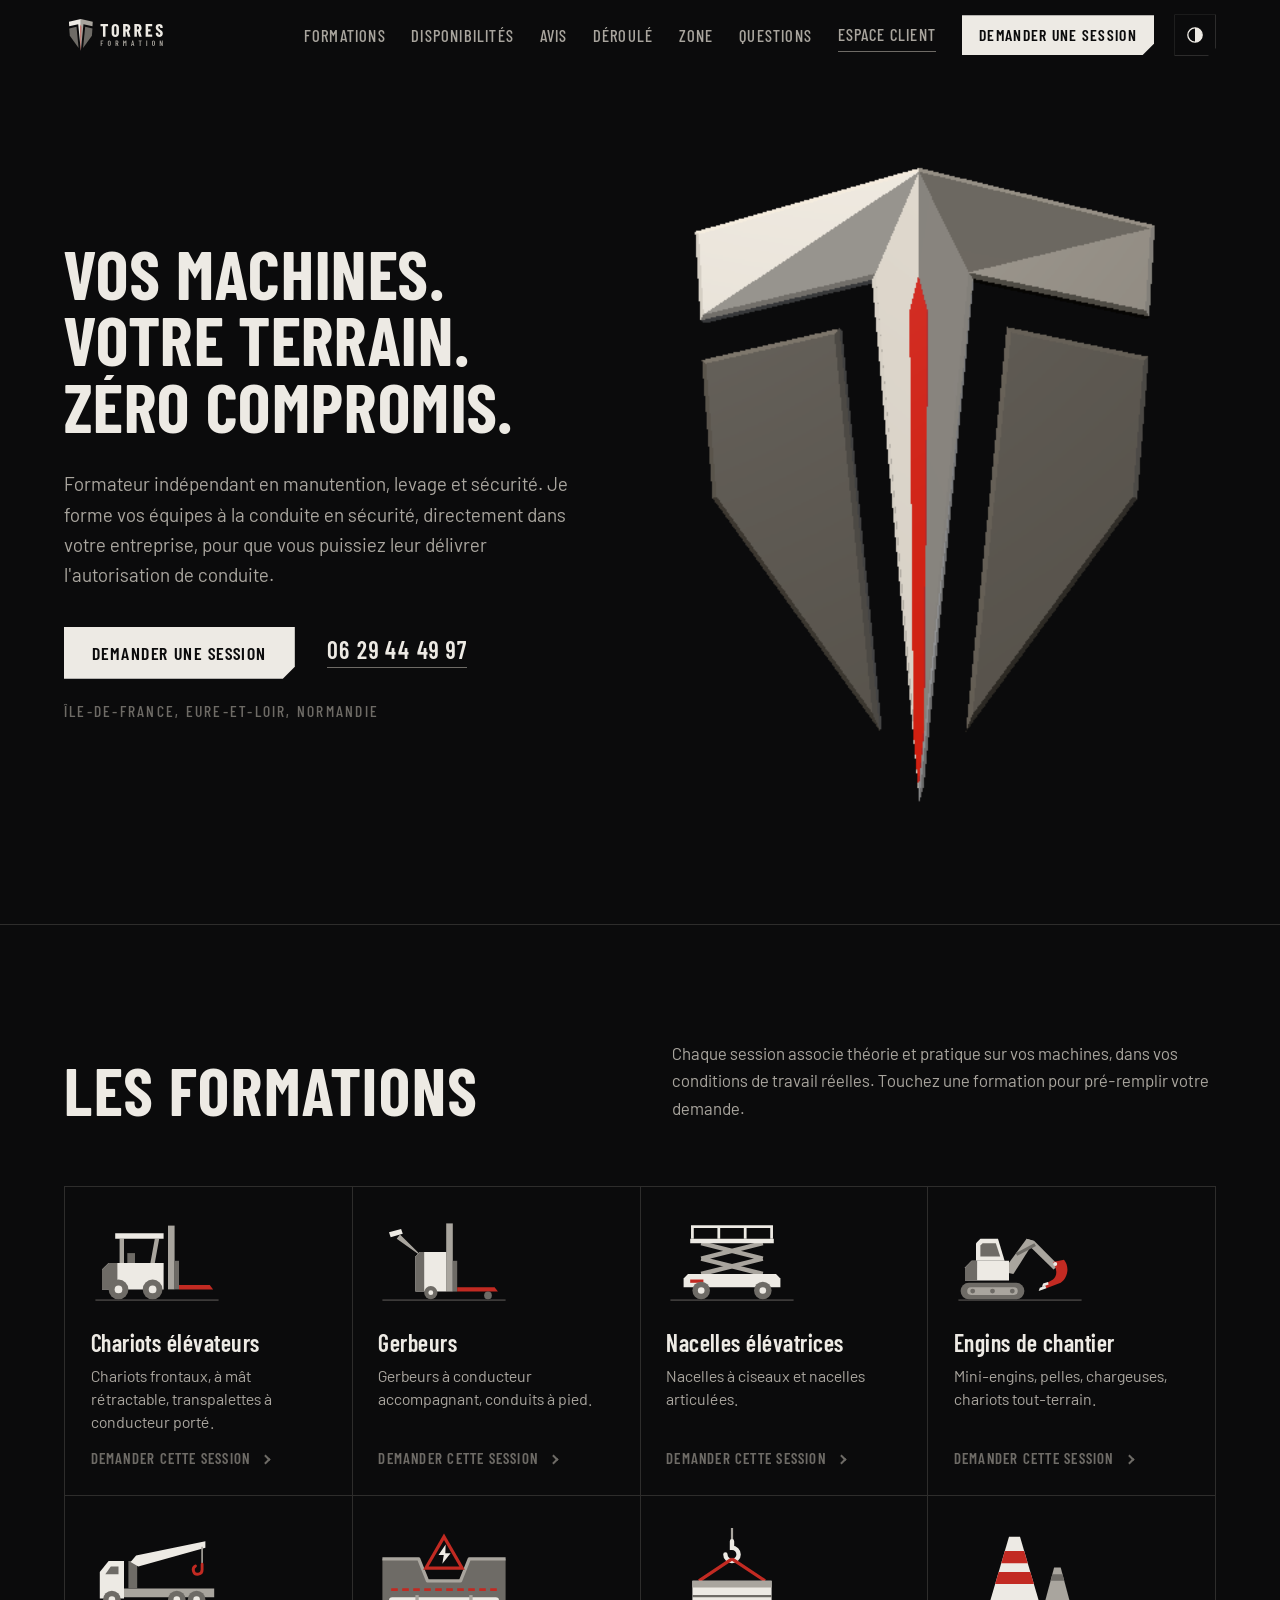
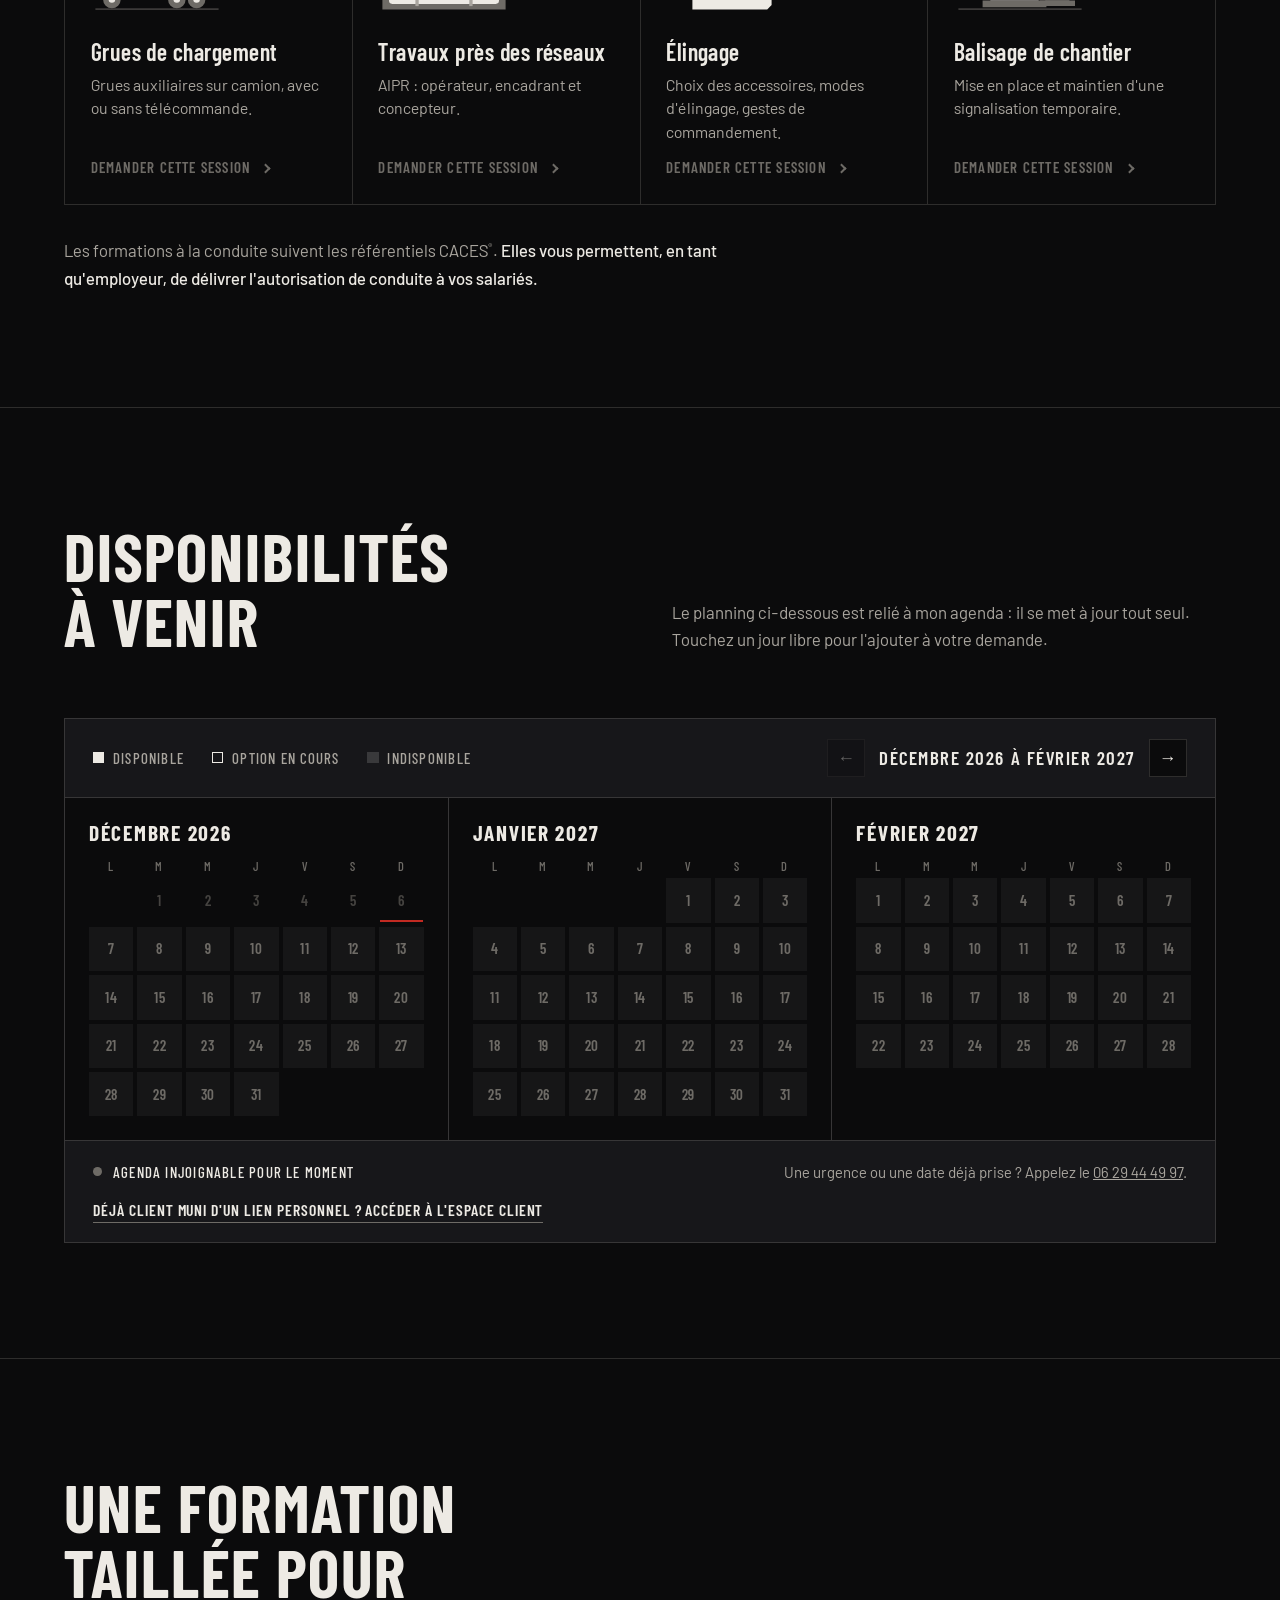
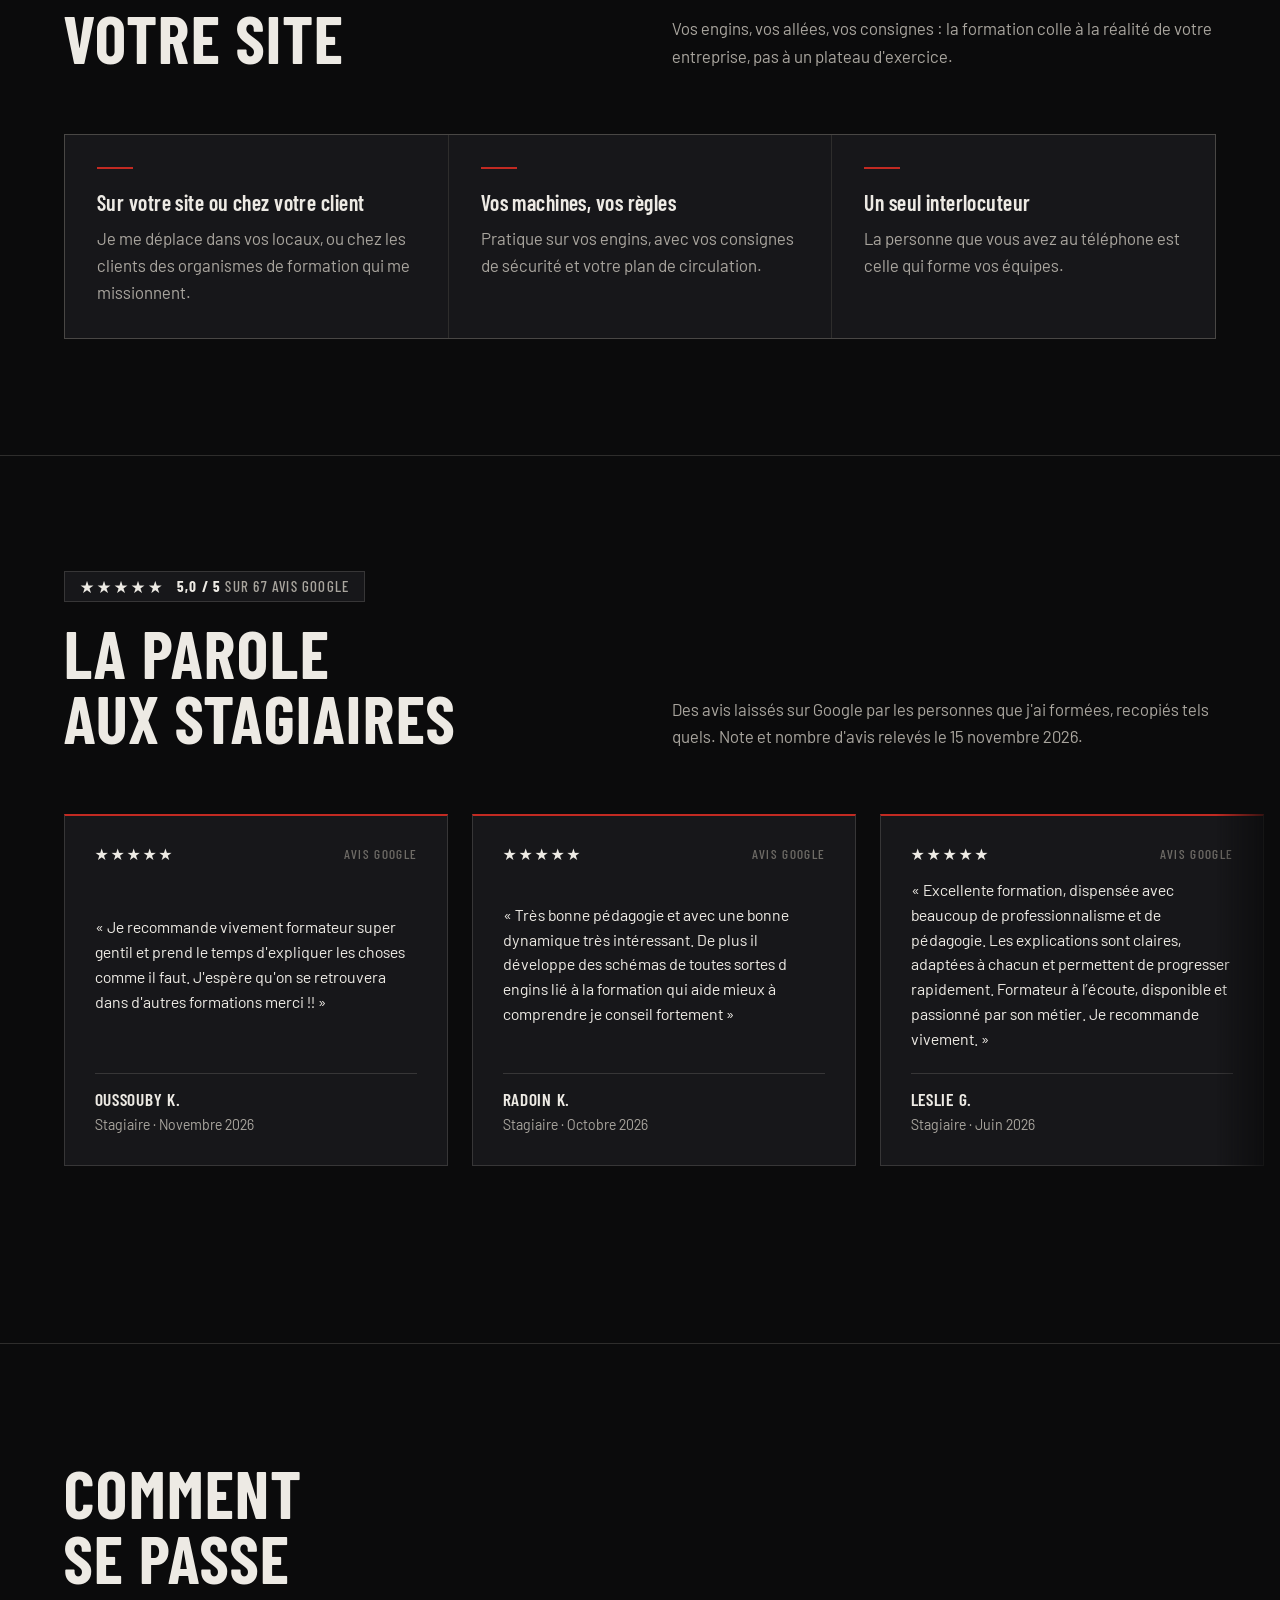
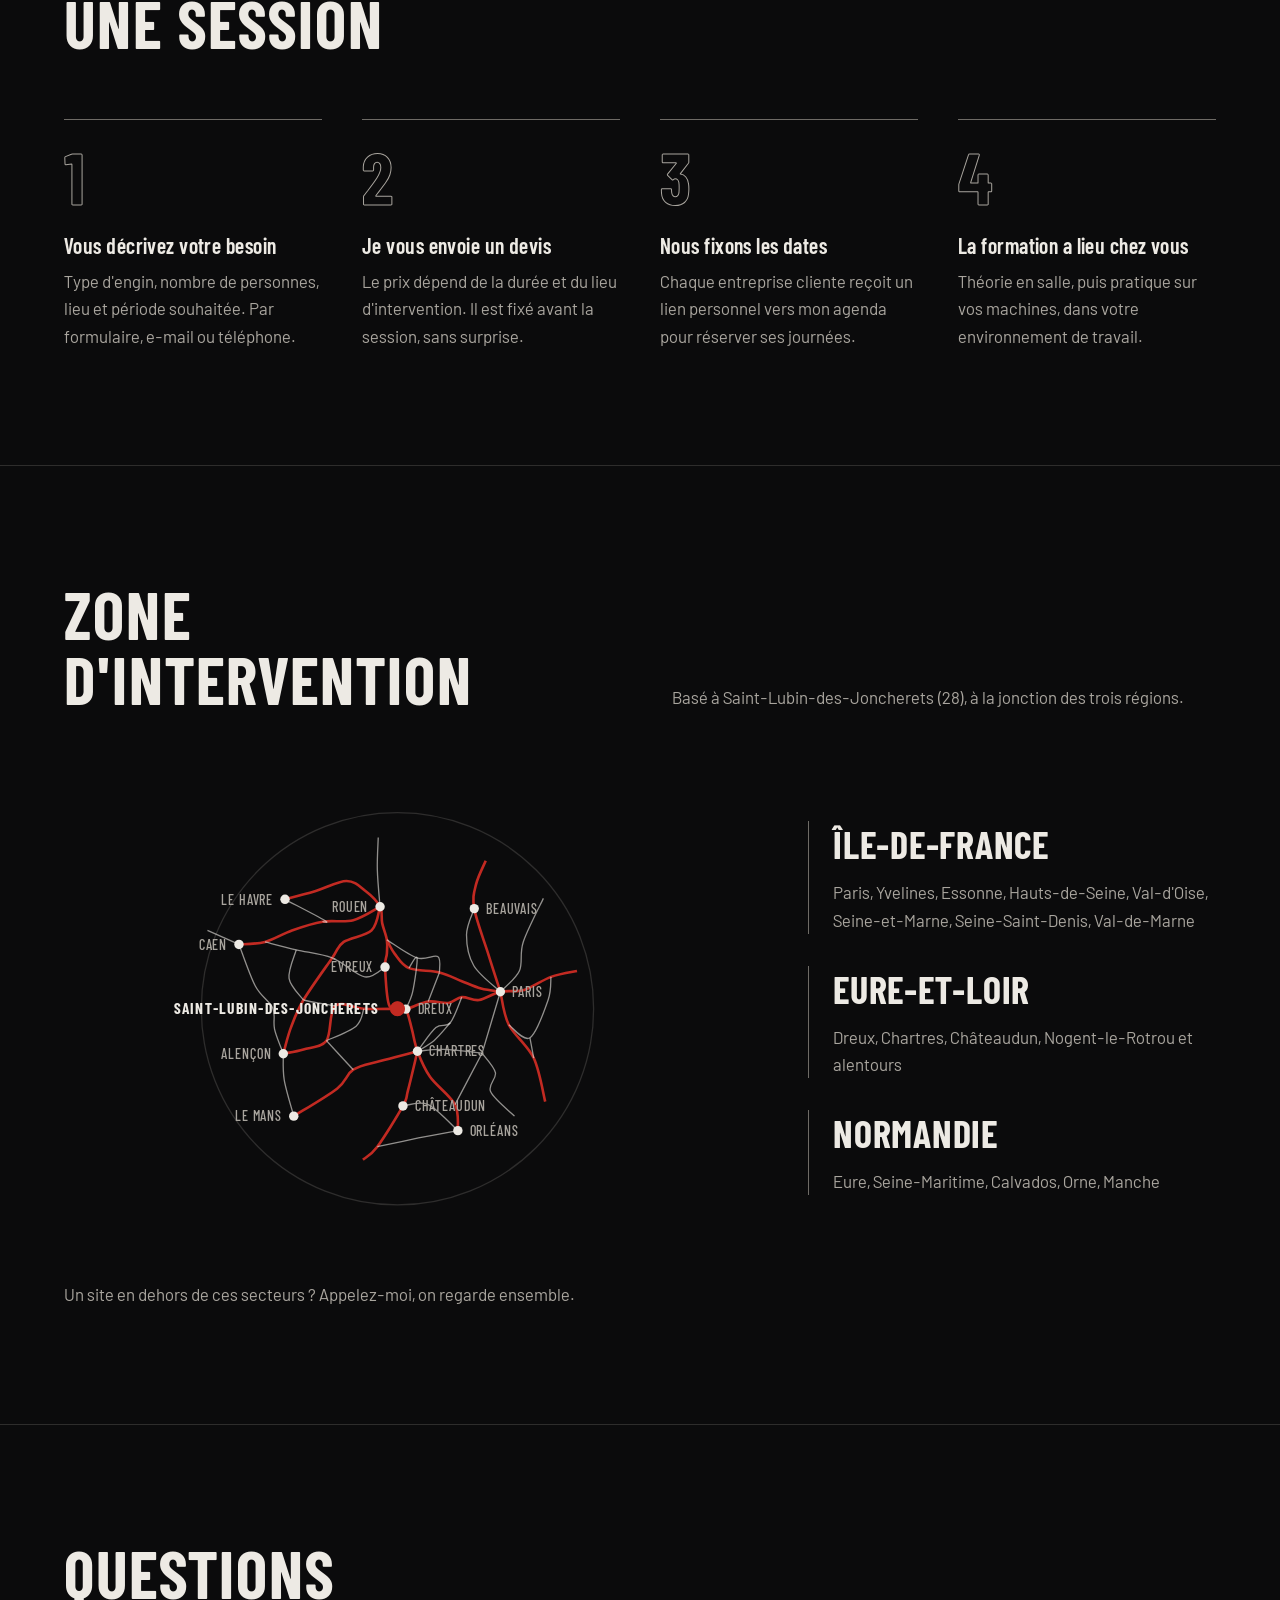
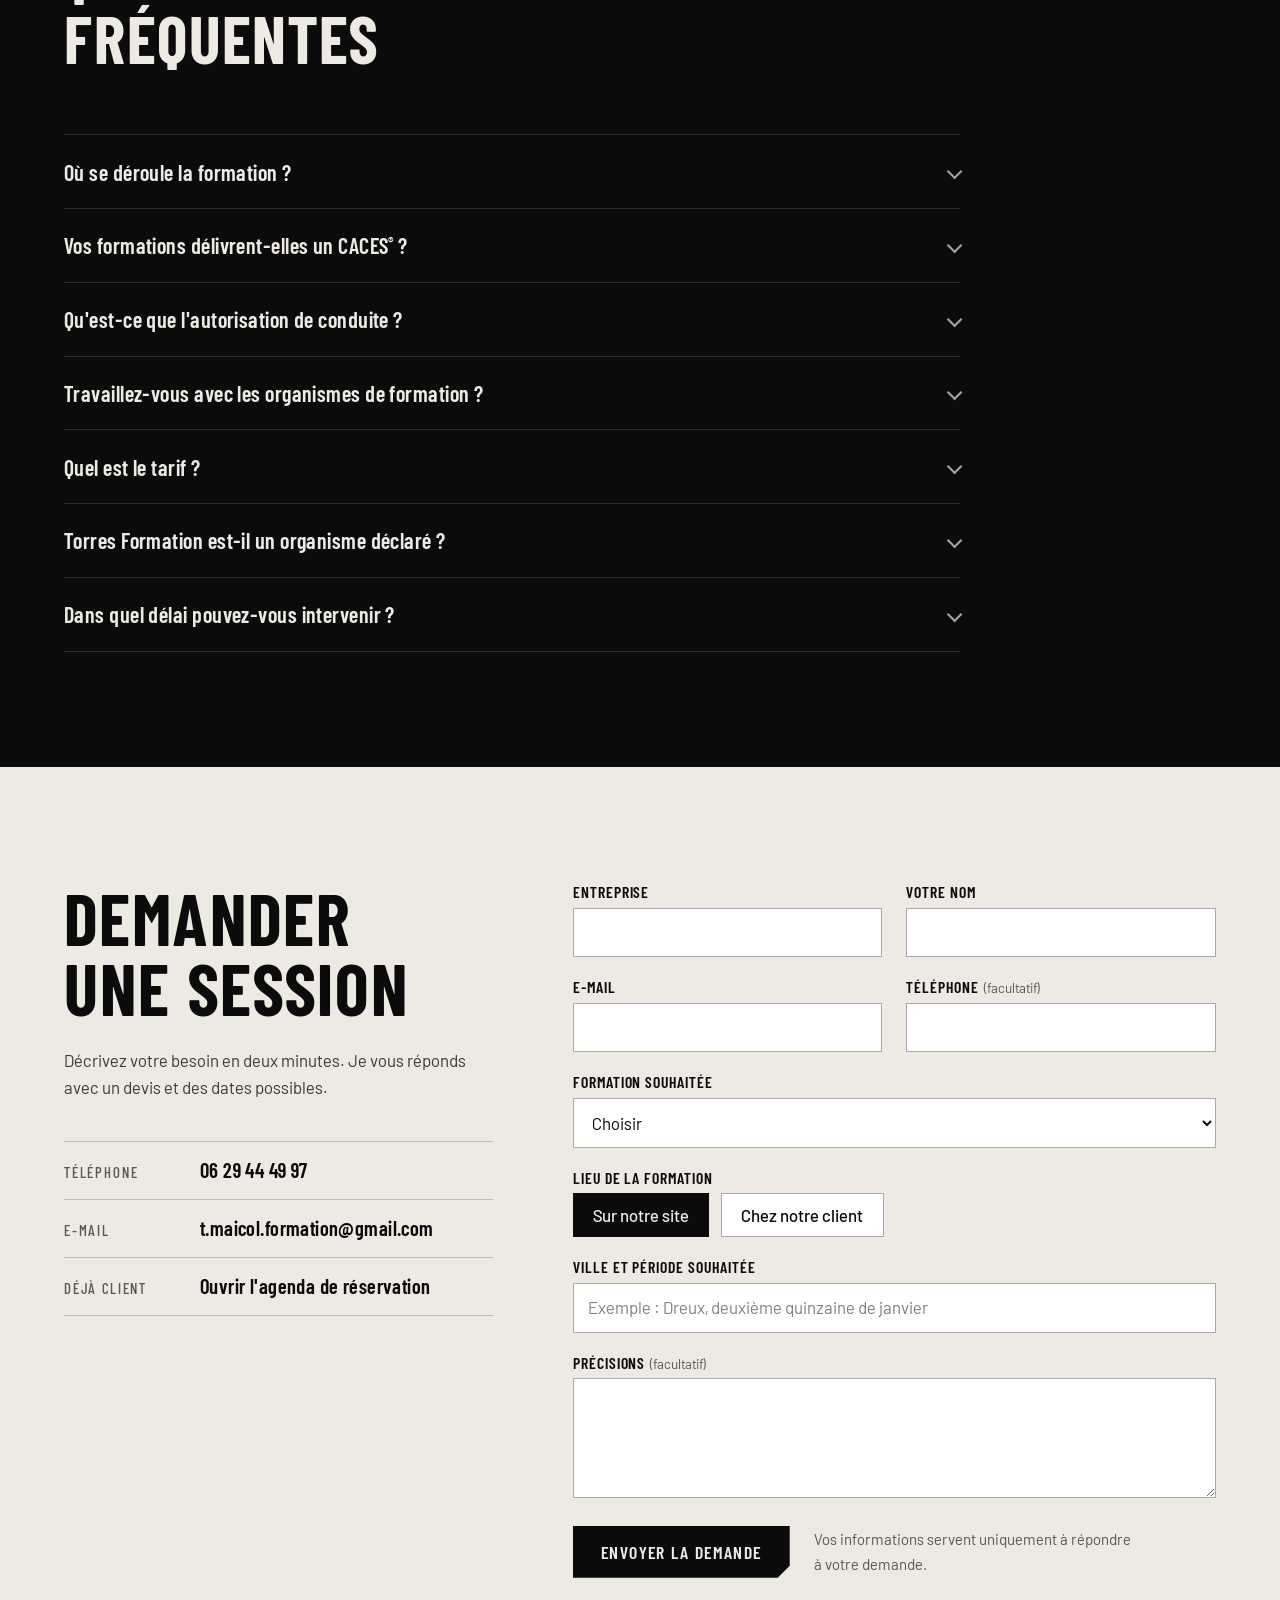
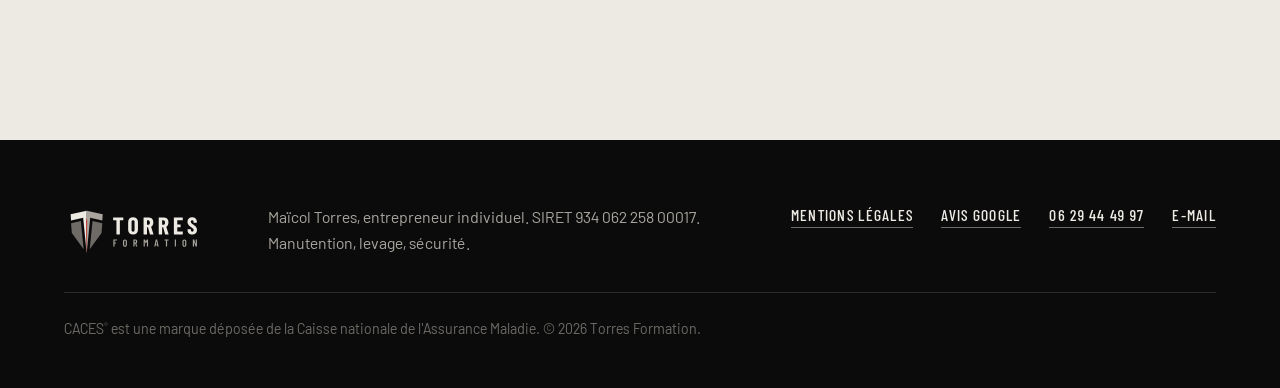
==== commit 8b7755f4: "Add files via upload" ====
--- a/index.html
+++ b/index.html
@@ -242,7 +242,7 @@
     <p>Basé à Saint-Lubin-des-Joncherets (28), à la jonction des trois régions.</p>
   </div>
   <div class="zone">
-  <svg class="radar" id="radar" viewBox="0 0 520 356" role="img" aria-label="Carte de la zone : les axes routiers partent de Saint-Lubin-des-Joncherets vers Dreux, Paris, Évreux, Rouen, Le Havre, Caen, Chartres, Châteaudun et Alençon"><circle class="radar__cercle" cx="255" cy="178" r="50"/><text class="radar__km" x="260" y="136">50 km</text><circle class="radar__cercle" cx="255" cy="178" r="100"/><text class="radar__km" x="260" y="86">100 km</text><circle class="radar__cercle" cx="255" cy="178" r="150"/><text class="radar__km" x="260" y="36">150 km</text><path class="radar__route radar__route--p" style="--d:0.5s;--l:0.15s" d="M255 178L266 181"/><path class="radar__route radar__route--p" style="--d:0.65s;--l:0.42s" d="M266 181L296 172"/><path class="radar__route radar__route--p" style="--d:1.07s;--l:0.56s" d="M296 172L338 168"/><path class="radar__route radar__route--p" style="--d:1.63s;--l:0.64s" d="M338 168L384 155"/><path class="radar__route radar__route--p" style="--d:0.62s;--l:0.39s" d="M255 178L250 149"/><path class="radar__route radar__route--p" style="--d:1.01s;--l:0.62s" d="M250 149L246 103"/><path class="radar__route radar__route--p" style="--d:1.63s;--l:0.55s" d="M246 103L205 100"/><path class="radar__route radar__route--p" style="--d:2.18s;--l:0.42s" d="M205 100L174 97"/><path class="radar__route radar__route--p" style="--d:1.01s;--l:0.72s" d="M250 149L196 146"/><path class="radar__route radar__route--p" style="--d:1.73s;--l:0.78s" d="M196 146L139 132"/><path class="radar__route radar__route--p" style="--d:1.01s;--l:0.62s" d="M250 149L290 126"/><path class="radar__route radar__route--p" style="--d:1.63s;--l:0.76s" d="M290 126L340 98"/><path class="radar__route radar__route--p" style="--d:0.74s;--l:0.55s" d="M255 178L275 214"/><path class="radar__route radar__route--p" style="--d:1.29s;--l:0.57s" d="M275 214L263 255"/><path class="radar__route radar__route--p" style="--d:1.86s;--l:0.68s" d="M263 255L252 305"/><path class="radar__route radar__route--p" style="--d:0.86s;--l:0.5s" d="M255 178L222 196"/><path class="radar__route radar__route--p" style="--d:1.36s;--l:0.71s" d="M222 196L172 215"/><path class="radar__route radar__route--p" style="--d:2.07s;--l:0.84s" d="M172 215L118 248"/><path class="radar__route radar__route--p" style="--d:1.63s;--l:0.35s" d="M338 168L347 193"/><path class="radar__route radar__route--p" style="--d:1.99s;--l:0.68s" d="M347 193L332 242"/><path class="radar__route radar__route--m" style="--d:3.17s;--l:0.48s" d="M266 181L250 149"/><path class="radar__route radar__route--m" style="--d:3.28s;--l:0.46s" d="M266 181L275 214"/><path class="radar__route radar__route--m" style="--d:3.39s;--l:0.43s" d="M296 172L317 148"/><path class="radar__route radar__route--m" style="--d:3.81s;--l:0.3s" d="M317 148L330 130"/><path class="radar__route radar__route--m" style="--d:3.5s;--l:0.68s" d="M275 214L226 228"/><path class="radar__route radar__route--m" style="--d:4.18s;--l:0.74s" d="M226 228L172 215"/><path class="radar__route radar__route--m" style="--d:3.61s;--l:0.61s" d="M263 255L226 228"/><path class="radar__route radar__route--m" style="--d:3.72s;--l:0.69s" d="M246 103L195 112"/><path class="radar__route radar__route--m" style="--d:4.41s;--l:0.79s" d="M195 112L139 132"/><path class="radar__route radar__route--m" style="--d:3.83s;--l:0.66s" d="M174 97L139 132"/><path class="radar__route radar__route--m" style="--d:3.94s;--l:0.54s" d="M250 149L215 128"/><path class="radar__route radar__route--m" style="--d:4.48s;--l:0.4s" d="M215 128L205 100"/><path class="radar__route radar__route--m" style="--d:4.05s;--l:0.6s" d="M338 168L377 190"/><path class="radar__route radar__route--m" style="--d:4.65s;--l:0.45s" d="M377 190L400 215"/><path class="radar__route radar__route--m" style="--d:4.16s;--l:0.42s" d="M384 155L412 140"/><path class="radar__route radar__route--m" style="--d:4.27s;--l:0.49s" d="M246 103L262 70"/><path class="radar__route radar__route--m" style="--d:4.76s;--l:0.42s" d="M262 70L285 48"/><path class="radar__route radar__route--m" style="--d:4.38s;--l:0.67s" d="M172 215L150 170"/><path class="radar__route radar__route--m" style="--d:5.05s;--l:0.53s" d="M150 170L139 132"/><path class="radar__route radar__route--m" style="--d:4.49s;--l:0.64s" d="M252 305L300 300"/><path class="radar__route radar__route--m" style="--d:5.13s;--l:0.57s" d="M300 300L330 270"/><path class="radar__route radar__route--m" style="--d:4.6s;--l:0.5s" d="M263 255L300 262"/><path class="radar__route radar__route--m" style="--d:5.1s;--l:0.5s" d="M300 262L332 242"/><path class="radar__route radar__route--m" style="--d:4.71s;--l:0.63s" d="M347 193L300 200"/><path class="radar__route radar__route--m" style="--d:5.34s;--l:0.38s" d="M300 200L275 214"/><g class="radar__ville" style="--d:0.65s"><circle cx="266" cy="181" r="3.4"/><text x="274" y="185">Dreux</text></g><g class="radar__ville" style="--d:1.63s"><circle cx="338" cy="168" r="3.4"/><text x="346" y="172">Paris</text></g><g class="radar__ville" style="--d:1.01s"><circle cx="250" cy="149" r="3.4"/><text x="258" y="153">Évreux</text></g><g class="radar__ville" style="--d:1.63s"><circle cx="246" cy="103" r="3.4"/><text x="238" y="107" text-anchor="end">Rouen</text></g><g class="radar__ville" style="--d:2.59s"><circle cx="174" cy="97" r="3.4"/><text x="166" y="101" text-anchor="end">Le Havre</text></g><g class="radar__ville" style="--d:2.52s"><circle cx="139" cy="132" r="3.4"/><text x="131" y="136" text-anchor="end">Caen</text></g><g class="radar__ville" style="--d:1.29s"><circle cx="275" cy="214" r="3.4"/><text x="283" y="218">Chartres</text></g><g class="radar__ville" style="--d:1.86s"><circle cx="263" cy="255" r="3.4"/><text x="271" y="259">Châteaudun</text></g><g class="radar__ville" style="--d:2.07s"><circle cx="172" cy="215" r="3.4"/><text x="164" y="219" text-anchor="end">Alençon</text></g><g class="radar__base"><circle class="radar__pouls" cx="255" cy="178" r="5"/><circle cx="255" cy="178" r="5.5"/><text x="241" y="182" text-anchor="end">Saint-Lubin-des-Joncherets</text></g></svg>
+  <svg class="radar" id="radar" viewBox="0 0 520 356" role="img" aria-label="Carte de la zone : les routes partent de Saint-Lubin-des-Joncherets vers Dreux, Paris, Évreux, Rouen, Le Havre, Caen, Chartres, Châteaudun, Orléans, Le Mans, Alençon et Beauvais"><circle class="radar__cercle radar__route" style="--d:0s;--l:1.6s" cx="255" cy="178" r="150"/><path class="radar__route radar__route--p" style="--d:0.35s;--l:1.75s" d="M255.0 178.0C253.9 177.4 250.0 180.0 248.4 174.7C246.8 169.4 245.8 152.6 245.5 146.1C245.2 139.6 246.7 139.3 246.9 135.8C247.1 132.3 247.5 129.2 246.9 125.3C246.3 121.4 244.2 116.7 243.3 112.5C242.4 108.3 243.8 104.1 241.7 100.0C239.6 95.9 235.1 91.4 230.8 88.1C226.5 84.8 222.6 80.3 216.1 80.3C209.6 80.3 199.8 85.8 191.9 88.1C184.1 90.4 172.8 93.3 169.0 94.3"/><path class="radar__route radar__route--p" style="--d:0.42s;--l:1.52s" d="M255.0 178.0C256.1 178.1 257.5 179.2 261.4 178.3C265.3 177.4 273.1 173.3 278.5 172.5C283.9 171.7 289.6 174.2 293.9 173.6C298.2 173.0 300.3 169.5 304.2 169.1C308.1 168.7 312.5 172.0 317.4 171.3C322.3 170.6 327.9 166.3 333.7 165.0C339.4 163.7 345.4 165.5 351.9 163.6C358.3 161.7 365.7 156.0 372.4 153.6C379.1 151.2 389.0 149.8 392.3 149.1"/><path class="radar__route radar__route--p" style="--d:0.49s;--l:1.17s" d="M255.0 178.0C256.1 178.1 259.6 175.7 261.4 178.3C263.2 180.9 264.5 188.1 266.0 193.5C267.5 198.9 268.0 204.4 270.3 210.5C272.6 216.6 275.2 223.4 280.0 230.2C284.8 237.0 295.5 244.5 299.0 251.3C302.5 258.1 300.8 267.9 301.2 271.2"/><path class="radar__route radar__route--p" style="--d:0.96s;--l:1.06s" d="M246.9 125.3C247.9 127.0 250.0 132.2 252.8 135.8C255.6 139.4 258.1 144.5 263.8 146.9C269.5 149.3 280.4 148.5 287.1 150.2C293.8 151.9 298.9 154.8 304.2 156.9C309.5 159.0 314.0 161.2 318.9 162.5C323.8 163.8 331.2 164.6 333.7 165.0"/><path class="radar__route radar__route--p" style="--d:1.24s;--l:1.19s" d="M241.7 100.0C238.3 101.7 228.5 108.4 221.2 110.3C213.9 112.2 205.5 110.1 197.7 111.4C189.9 112.7 181.6 115.5 174.3 118.1C167.0 120.7 160.4 125.1 153.7 126.9C146.9 128.7 137.1 128.5 133.8 128.8"/><path class="radar__route radar__route--p" style="--d:0.92s;--l:1.00s" d="M270.3 210.5C269.1 215.4 265.0 233.2 263.1 240.2C261.2 247.2 263.1 245.1 259.2 252.3C255.3 259.5 244.7 276.6 239.6 283.5C234.5 290.4 230.4 291.8 228.6 293.4"/><path class="radar__route radar__route--p" style="--d:0.92s;--l:1.15s" d="M270.3 210.5C265.6 211.8 250.0 215.7 241.8 218.0C233.6 220.3 226.7 221.1 221.2 224.6C215.7 228.1 216.4 233.2 208.8 239.1C201.2 245.0 181.2 256.6 175.7 260.1"/><path class="radar__route radar__route--p" style="--d:0.56s;--l:1.17s" d="M255.0 178.0C250.7 178.0 237.2 178.4 229.3 178.0C221.4 177.6 212.1 171.7 207.3 175.8C202.5 179.9 204.7 196.9 200.7 202.4C196.7 207.9 188.6 207.4 183.1 209.1C177.6 210.8 170.3 211.8 167.7 212.4"/><path class="radar__route radar__route--p" style="--d:1.24s;--l:1.48s" d="M241.7 100.0C240.6 103.0 239.8 113.6 235.2 118.1C230.6 122.6 218.9 123.4 213.9 126.9C208.9 130.4 210.2 131.7 205.1 139.1C200.0 146.5 188.4 162.4 183.1 171.3C177.8 180.2 176.1 185.6 173.5 192.4C170.9 199.2 168.7 209.1 167.7 212.4"/><path class="radar__route radar__route--p" style="--d:1.29s;--l:1.11s" d="M333.7 165.0C332.2 160.3 328.0 147.5 324.7 136.9C321.4 126.3 315.3 110.5 313.7 101.4C312.1 92.3 313.7 88.6 315.2 82.5C316.7 76.4 321.3 67.8 322.5 64.8"/><path class="radar__route radar__route--p" style="--d:1.29s;--l:0.97s" d="M333.7 165.0C334.8 169.2 335.9 181.8 340.1 190.2C344.4 198.6 354.6 205.9 359.2 215.7C363.8 225.5 366.5 243.4 368.0 249.0"/><path class="radar__route radar__route--m" style="--d:1.50s;--l:0.66s" d="M245.5 146.1C242.9 147.3 236.7 154.8 230.0 153.6C223.3 152.4 213.8 142.5 205.1 139.1C196.4 135.7 186.2 134.9 177.6 132.9C169.0 130.9 157.7 127.9 153.7 126.9"/><path class="radar__route radar__route--m" style="--d:1.60s;--l:0.34s" d="M261.4 178.3C262.3 176.0 265.3 171.2 266.7 164.7C268.1 158.2 270.5 142.1 270.0 139.1C269.5 136.1 264.8 145.6 263.8 146.9"/><path class="radar__route radar__route--m" style="--d:1.70s;--l:0.35s" d="M241.7 100.0C241.3 95.2 239.8 80.2 239.6 71.4C239.4 62.6 240.2 51.1 240.3 47.0"/><path class="radar__route radar__route--m" style="--d:2.40s;--l:0.27s" d="M169.0 94.3C174.0 97.0 194.4 107.4 199.2 110.3C204.0 113.2 197.9 111.2 197.7 111.4"/><path class="radar__route radar__route--m" style="--d:1.90s;--l:0.37s" d="M246.9 125.3C250.8 127.6 263.5 137.0 270.0 139.1C276.5 141.2 282.9 136.2 285.8 138.0C288.7 139.8 286.9 148.2 287.1 150.2"/><path class="radar__route radar__route--m" style="--d:2.00s;--l:0.16s" d="M287.1 150.2C285.7 153.9 279.9 168.8 278.5 172.5"/><path class="radar__route radar__route--m" style="--d:2.10s;--l:0.33s" d="M270.3 210.5C273.6 210.3 282.0 208.8 290.2 209.1C298.4 209.3 314.8 211.5 319.7 212.0"/><path class="radar__route radar__route--m" style="--d:2.20s;--l:0.38s" d="M270.3 210.5C272.6 207.5 280.2 196.0 284.4 192.4C288.6 188.8 292.1 192.6 295.4 188.7C298.7 184.8 302.7 172.4 304.2 169.1"/><path class="radar__route radar__route--m" style="--d:2.30s;--l:0.33s" d="M259.2 252.3C262.4 252.1 271.5 248.2 278.5 251.3C285.5 254.5 297.4 267.9 301.2 271.2"/><path class="radar__route radar__route--m" style="--d:2.63s;--l:0.61s" d="M167.7 212.4C166.6 209.2 162.3 199.3 161.0 193.5C159.7 187.7 162.0 182.8 159.6 177.4C157.2 172.0 150.7 168.9 146.4 160.8C142.1 152.7 135.9 134.1 133.8 128.8"/><path class="radar__route radar__route--m" style="--d:2.50s;--l:0.16s" d="M207.3 175.8C205.1 175.4 198.1 174.3 194.1 173.6C190.1 172.8 184.9 171.7 183.1 171.3"/><path class="radar__route radar__route--m" style="--d:2.60s;--l:0.49s" d="M333.7 165.0C330.3 161.7 317.7 152.4 313.4 145.1C309.1 137.8 307.8 128.7 307.8 121.4C307.9 114.1 312.7 104.7 313.7 101.4"/><path class="radar__route radar__route--m" style="--d:2.70s;--l:0.54s" d="M333.7 165.0C336.1 162.3 345.3 155.4 348.2 149.1C351.1 142.8 348.1 136.2 351.2 126.9C354.3 117.7 364.0 99.1 366.6 93.6"/><path class="radar__route radar__route--m" style="--d:3.02s;--l:0.47s" d="M372.4 153.6C372.0 156.6 372.9 163.5 370.2 171.3C367.5 179.1 361.3 197.0 356.3 200.2C351.3 203.3 342.8 191.9 340.1 190.2"/><path class="radar__route radar__route--m" style="--d:4.76s;--l:0.11s" d="M356.3 200.2C356.8 202.8 358.7 213.1 359.2 215.7"/><path class="radar__route radar__route--m" style="--d:3.93s;--l:0.40s" d="M319.7 212.0C321.4 214.5 328.8 221.9 329.9 226.8C331.0 231.7 323.8 235.8 326.2 241.3C328.6 246.9 341.4 257.0 344.5 260.1"/><path class="radar__route radar__route--m" style="--d:3.67s;--l:0.32s" d="M175.7 260.1C174.5 255.5 169.7 240.4 168.4 232.4C167.1 224.4 167.8 215.7 167.7 212.4"/><path class="radar__route radar__route--m" style="--d:3.20s;--l:0.20s" d="M221.2 224.6C217.8 220.9 204.1 206.1 200.7 202.4"/><path class="radar__route radar__route--m" style="--d:3.56s;--l:0.42s" d="M239.6 283.5C244.8 282.4 260.8 278.9 271.1 276.8C281.4 274.8 296.2 272.1 301.2 271.2"/><path class="radar__route radar__route--m" style="--d:3.90s;--l:0.29s" d="M177.6 132.9C176.7 136.5 171.2 148.3 172.1 154.7C173.0 161.1 181.3 168.5 183.1 171.3"/><path class="radar__route radar__route--m" style="--d:4.43s;--l:0.18s" d="M133.8 128.8C129.8 127.0 113.7 119.9 109.7 118.1"/><path class="radar__route radar__route--m" style="--d:4.53s;--l:0.33s" d="M319.7 212.0C322.0 204.2 331.4 172.8 333.7 165.0"/><path class="radar__route radar__route--m" style="--d:3.70s;--l:0.30s" d="M299.0 251.3C302.4 244.8 316.2 218.6 319.7 212.0"/><path class="radar__route radar__route--m" style="--d:4.73s;--l:0.22s" d="M295.4 188.7C293.3 191.0 287.1 198.8 282.9 202.4C278.7 206.0 272.4 209.2 270.3 210.5"/><path class="radar__route radar__route--m" style="--d:3.90s;--l:0.27s" d="M229.3 178.0C228.3 180.2 228.2 187.2 223.4 191.3C218.6 195.4 204.5 200.6 200.7 202.4"/><g class="radar__ville" style="--d:0.49s"><circle cx="261.4" cy="178.3" r="3.6"/><text x="270.4" y="182.3">Dreux</text></g><g class="radar__ville" style="--d:0.92s"><circle cx="270.3" cy="210.5" r="3.6"/><text x="279.3" y="214.5">Chartres</text></g><g class="radar__ville" style="--d:0.74s"><circle cx="245.5" cy="146.1" r="3.6"/><text x="236.5" y="150.1" text-anchor="end">Évreux</text></g><g class="radar__ville" style="--d:1.29s"><circle cx="333.7" cy="165.0" r="3.6"/><text x="342.7" y="169.0">Paris</text></g><g class="radar__ville" style="--d:1.24s"><circle cx="241.7" cy="100.0" r="3.6"/><text x="232.7" y="104.0" text-anchor="end">Rouen</text></g><g class="radar__ville" style="--d:2.43s"><circle cx="133.8" cy="128.8" r="3.6"/><text x="124.80000000000001" y="132.8" text-anchor="end">Caen</text></g><g class="radar__ville" style="--d:2.10s"><circle cx="169.0" cy="94.3" r="3.6"/><text x="160.0" y="98.3" text-anchor="end">Le Havre</text></g><g class="radar__ville" style="--d:1.73s"><circle cx="167.7" cy="212.4" r="3.6"/><text x="158.7" y="216.4" text-anchor="end">Alençon</text></g><g class="radar__ville" style="--d:1.37s"><circle cx="259.2" cy="252.3" r="3.6"/><text x="268.2" y="256.3">Châteaudun</text></g><g class="radar__ville" style="--d:1.66s"><circle cx="301.2" cy="271.2" r="3.6"/><text x="310.2" y="275.2">Orléans</text></g><g class="radar__ville" style="--d:2.07s"><circle cx="175.7" cy="260.1" r="3.6"/><text x="166.7" y="264.1" text-anchor="end">Le Mans</text></g><g class="radar__ville" style="--d:1.99s"><circle cx="313.7" cy="101.4" r="3.6"/><text x="322.7" y="105.4">Beauvais</text></g><g class="radar__base"><circle class="radar__pouls" cx="255" cy="178" r="5"/><circle cx="255" cy="178" r="5.5"/><text x="241" y="182" text-anchor="end">Saint-Lubin-des-Joncherets</text></g></svg>
   <ul class="regions">
     <li><h3>Île-de-France</h3><p>Paris, Yvelines, Essonne, Hauts-de-Seine, Val-d'Oise, Seine-et-Marne, Seine-Saint-Denis, Val-de-Marne</p></li>
     <li><h3>Eure-et-Loir</h3><p>Dreux, Chartres, Châteaudun, Nogent-le-Rotrou et alentours</p></li>
--- a/css/style.css
+++ b/css/style.css
@@ -361,16 +361,18 @@
 .radar__cercle{fill:none;stroke:var(--filet);stroke-width:1}
 .radar__axe{fill:none;stroke:var(--filet);stroke-width:1;stroke-dasharray:2 5}
 .radar__km{font:500 9px var(--titres);letter-spacing:.12em;fill:var(--discret);text-transform:uppercase}
-.radar__route{fill:none;stroke:var(--encre);stroke-opacity:.6;stroke-linejoin:round}
+.radar__route{fill:none;stroke-linejoin:round}
+.radar__route--p{stroke:var(--rouge);stroke-width:2}
+.radar__route--m{stroke:var(--encre);stroke-opacity:.6;stroke-width:1}
 .radar__ville circle{fill:var(--encre)}
 .radar__ville text{font:500 11px var(--titres);letter-spacing:.06em;fill:var(--doux);text-transform:uppercase}
 .radar__base circle{fill:var(--rouge)}
 .radar__base text{font:700 12px var(--titres);letter-spacing:.08em;fill:var(--encre);text-transform:uppercase}
 .radar__pouls{fill:none!important;stroke:var(--rouge);stroke-width:1.5;transform-box:fill-box;transform-origin:center;animation:pouls 2.6s ease-out infinite}
 @keyframes pouls{0%{transform:scale(1);opacity:.9}100%{transform:scale(4.2);opacity:0}}
-@keyframes trace{from{stroke-dashoffset:1}to{stroke-dashoffset:0}}
-.js .radar .radar__route{stroke-dasharray:1;stroke-dashoffset:1}
+@keyframes trace{to{stroke-dashoffset:0}}
 .js .radar.est-vu .radar__route{animation:trace var(--l) linear var(--d) forwards}
+html:not(.js) .radar__route{stroke-dasharray:none}
 .js .radar .radar__ville{opacity:0;transform-box:fill-box;transform-origin:center}
 .js .radar.est-vu .radar__ville{animation:ville .5s var(--elan) var(--d) forwards}
 @keyframes ville{from{opacity:0}to{opacity:1}}
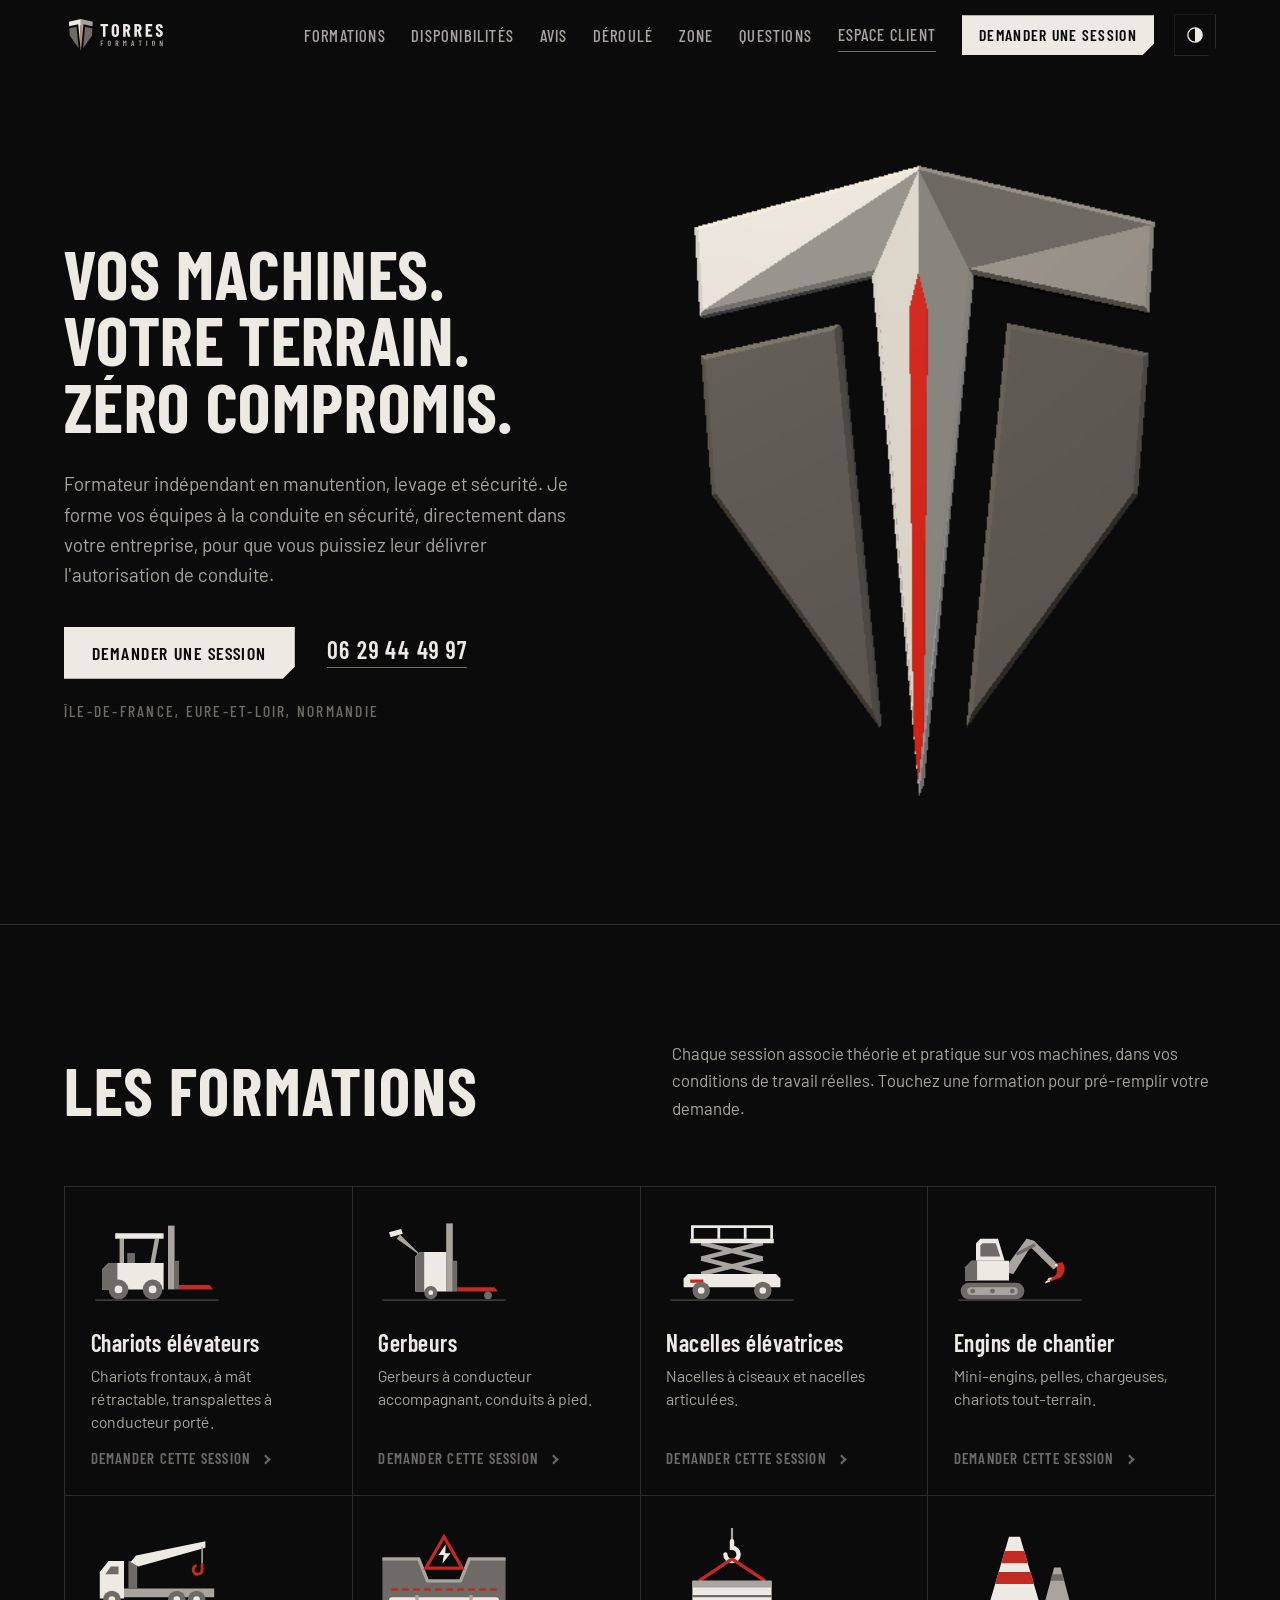
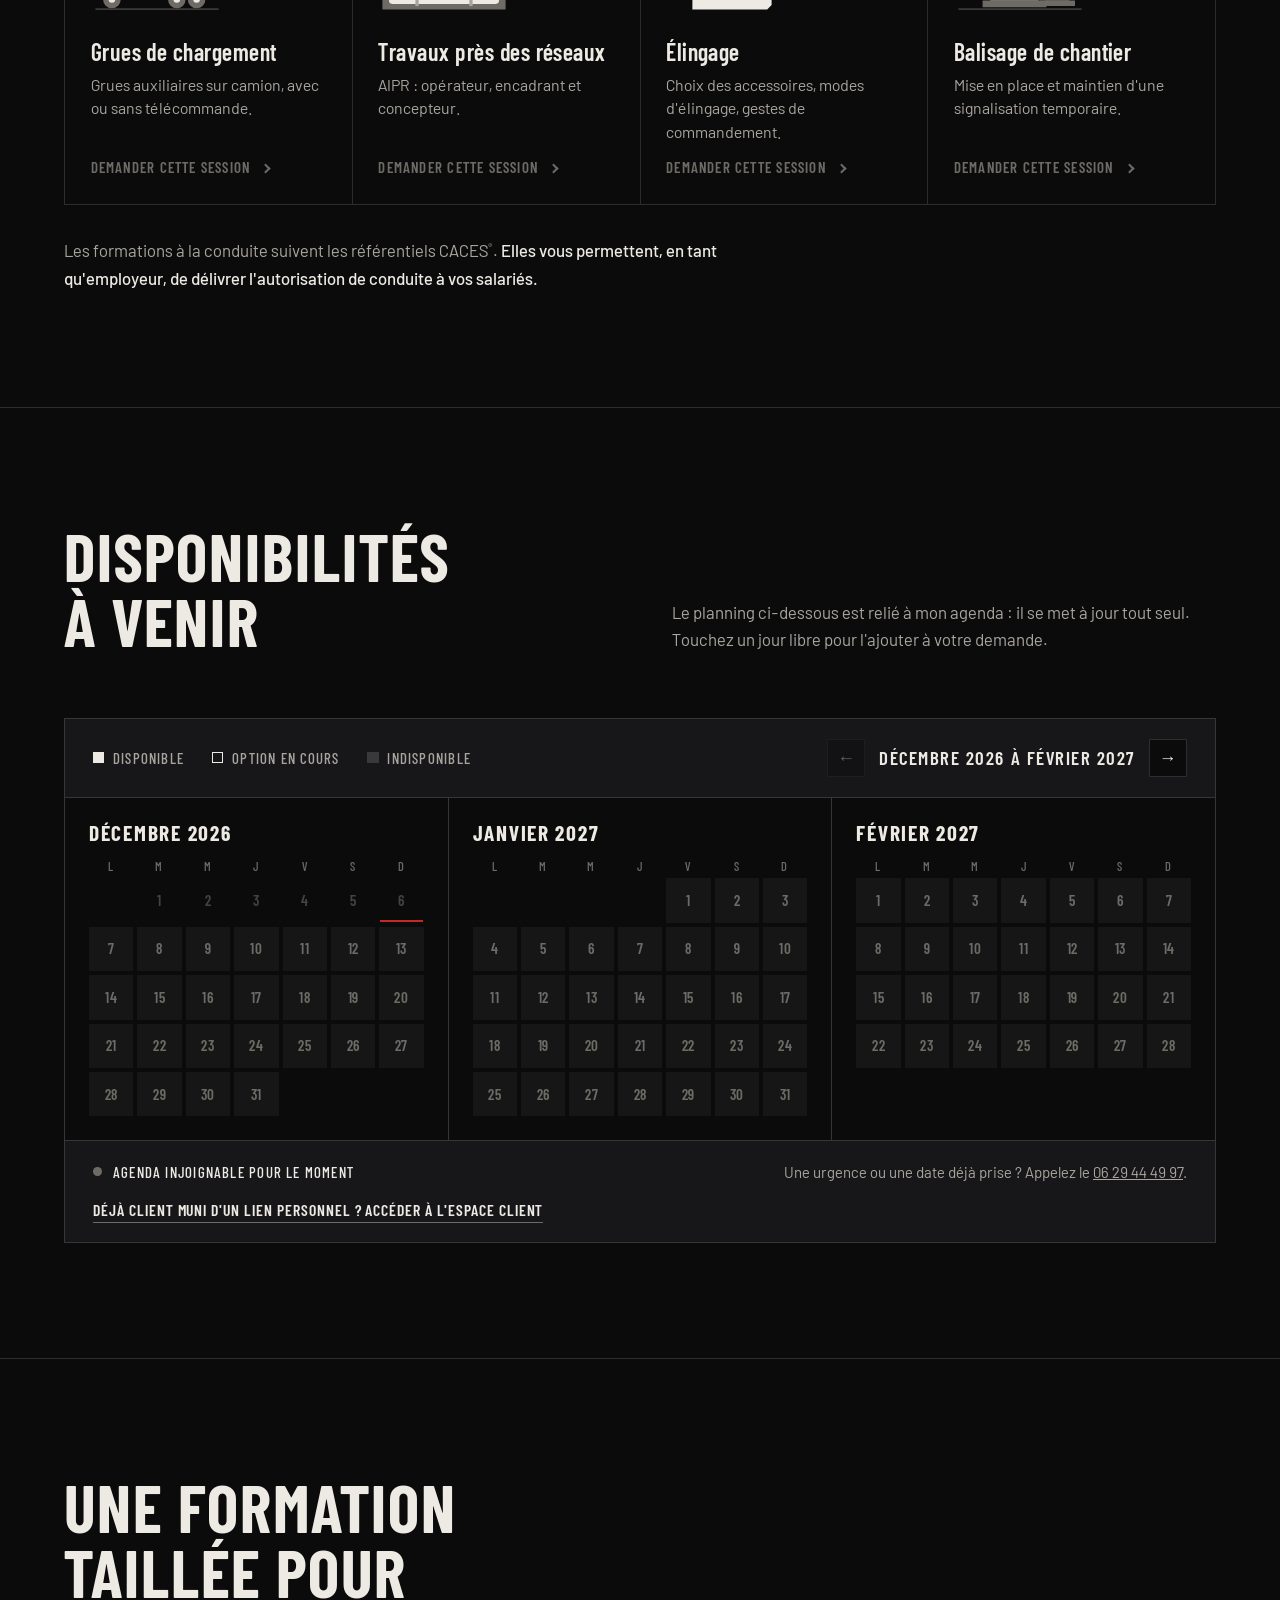
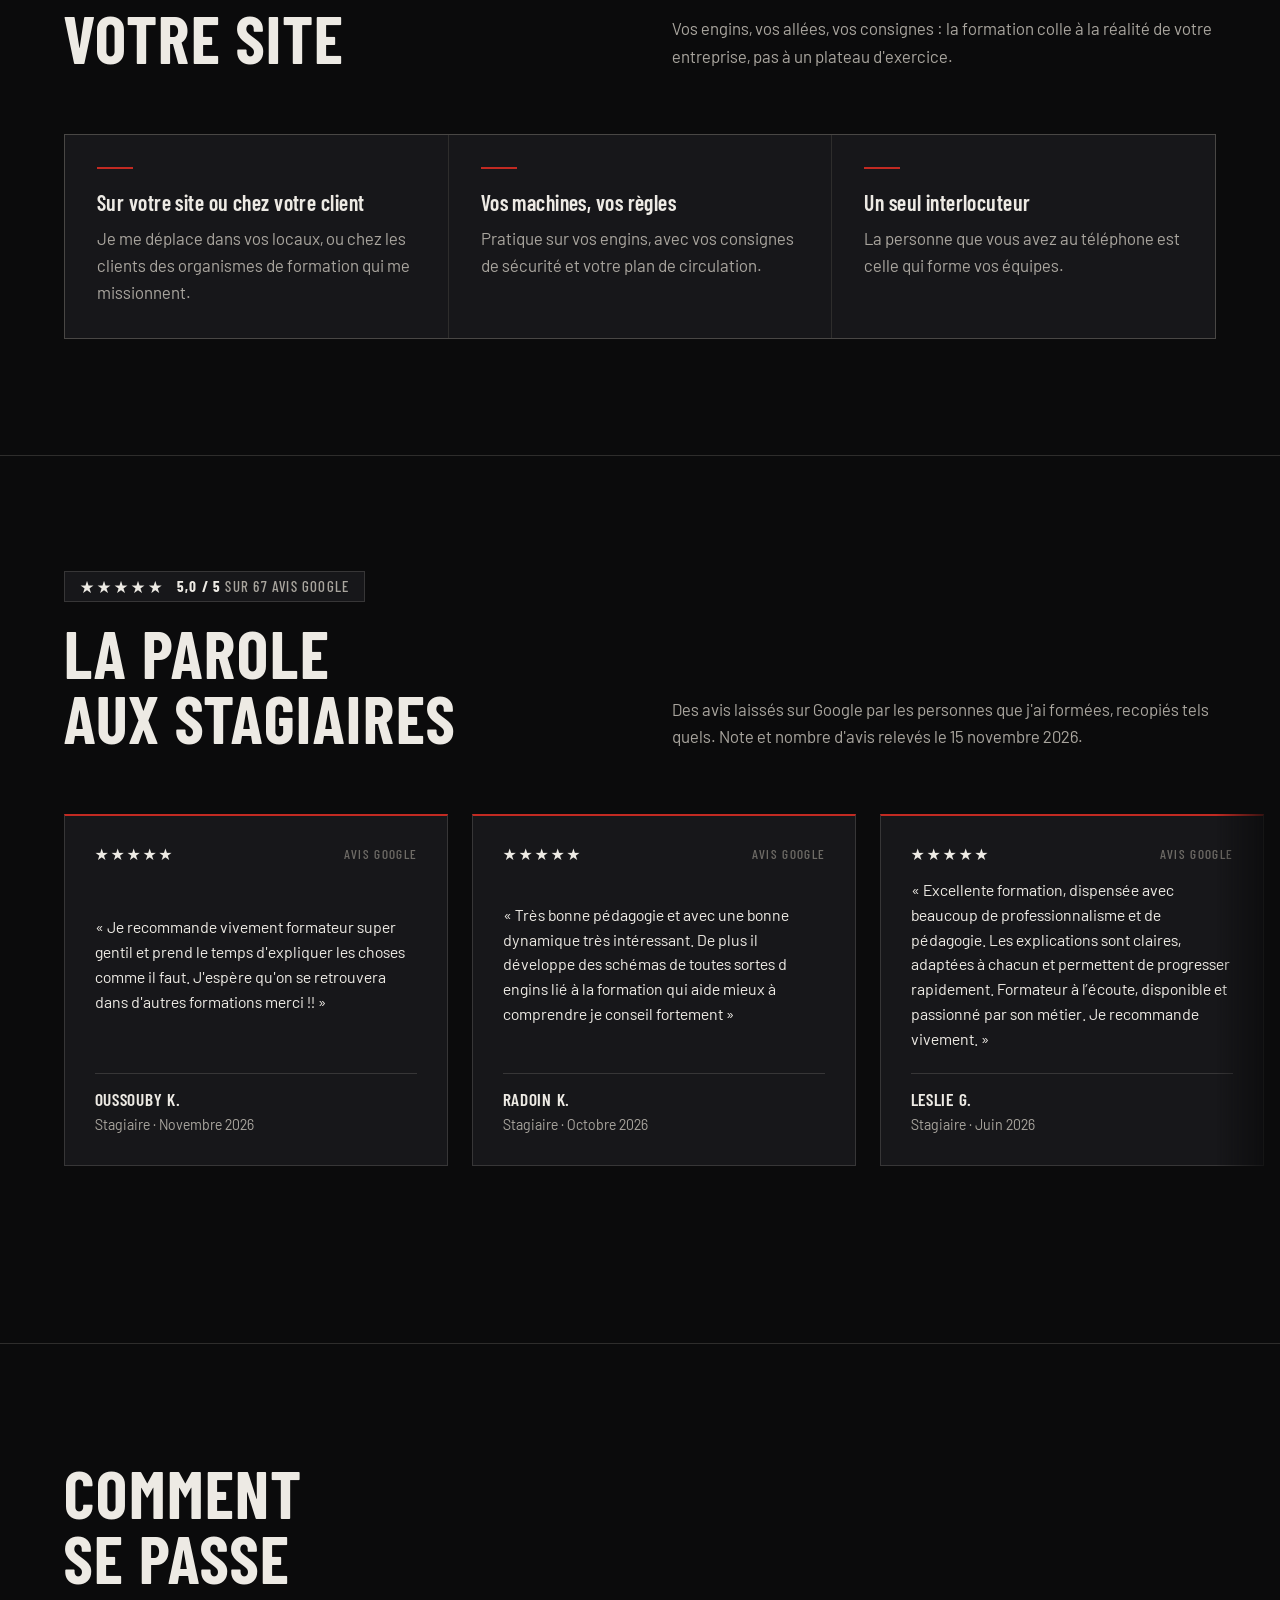
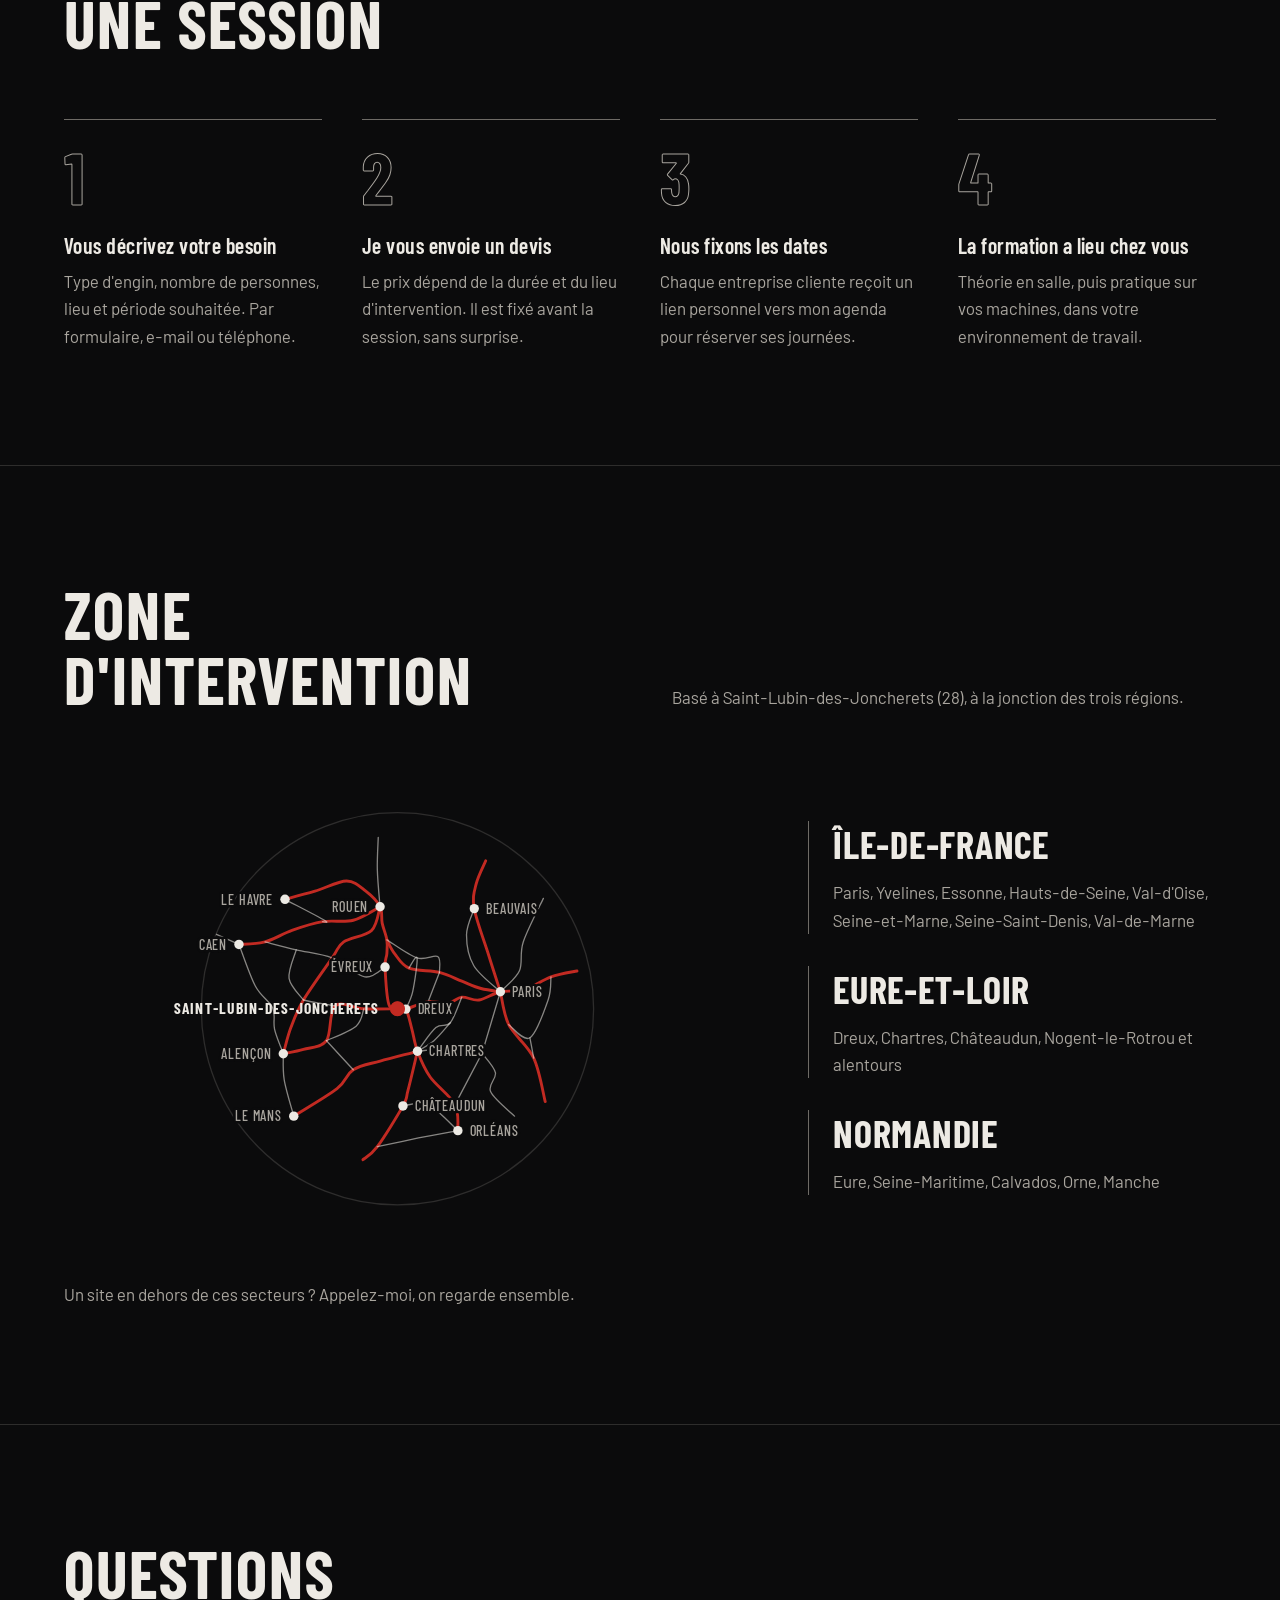
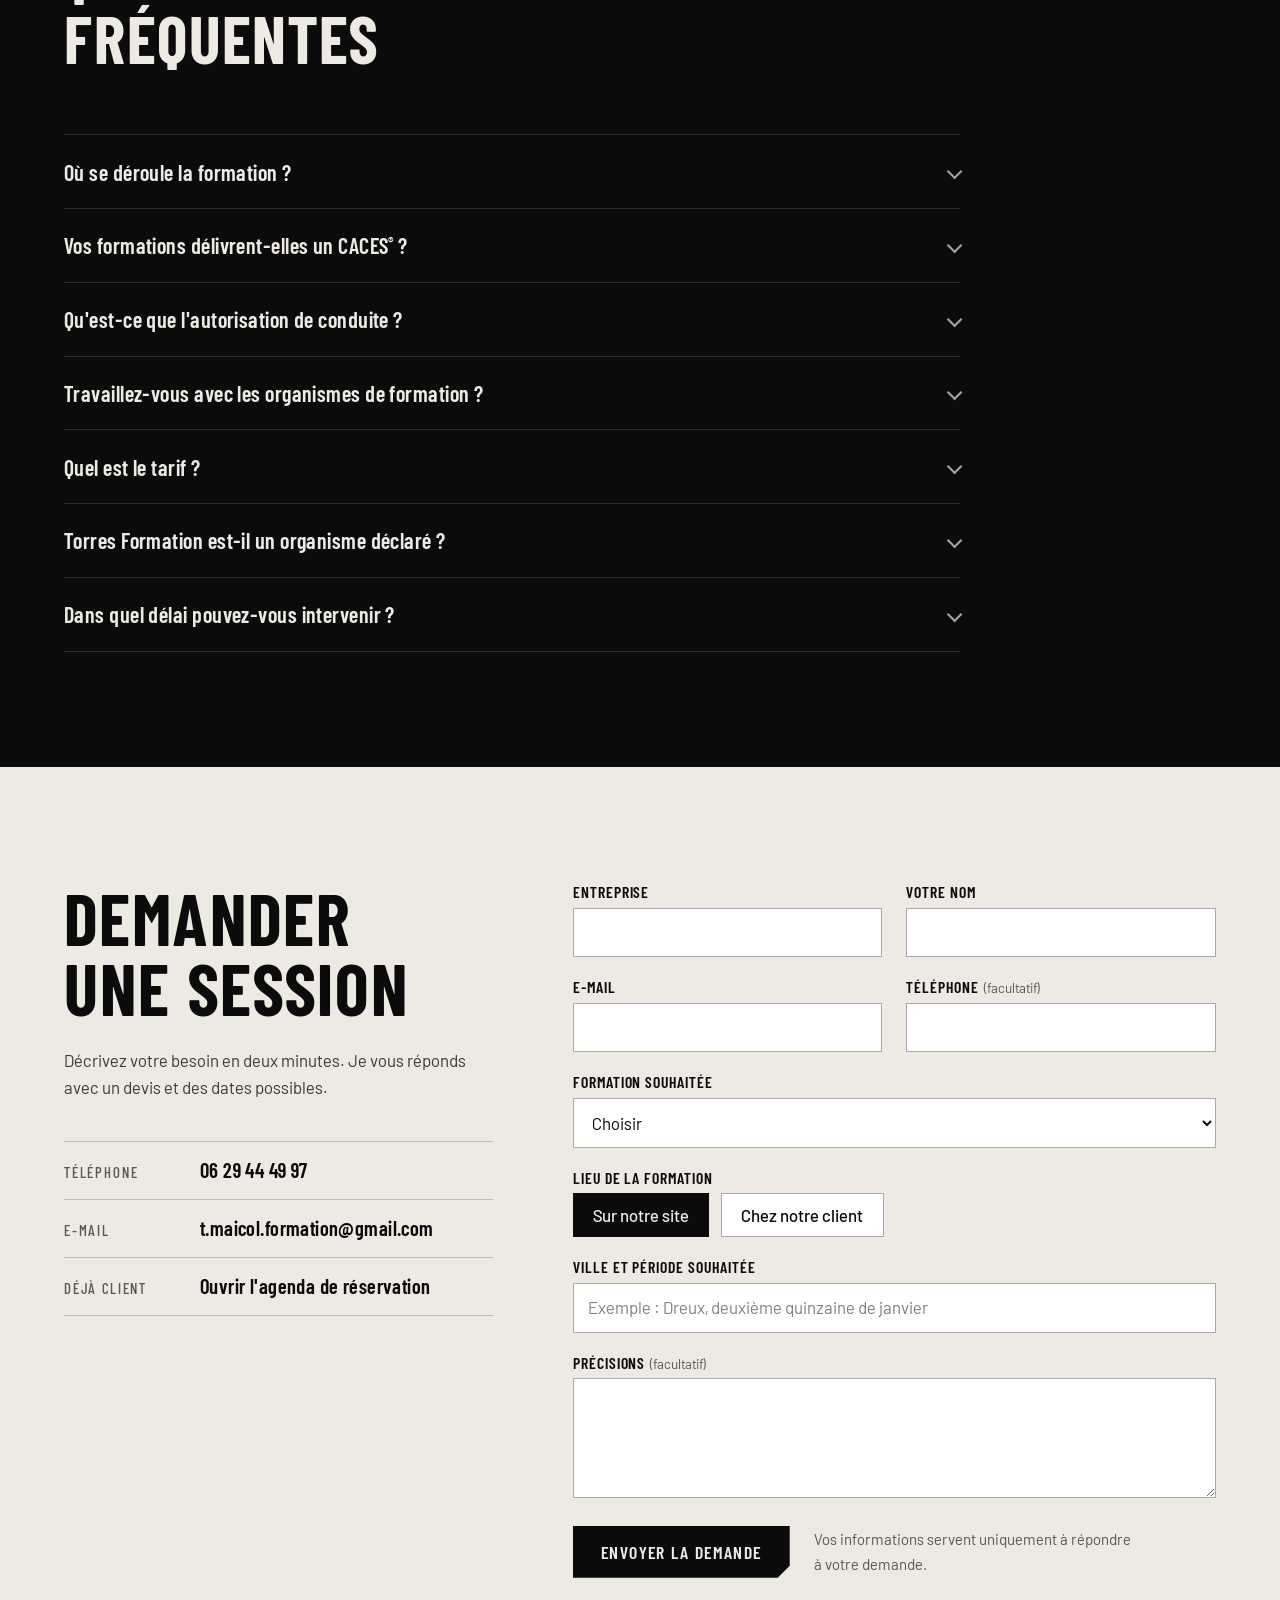
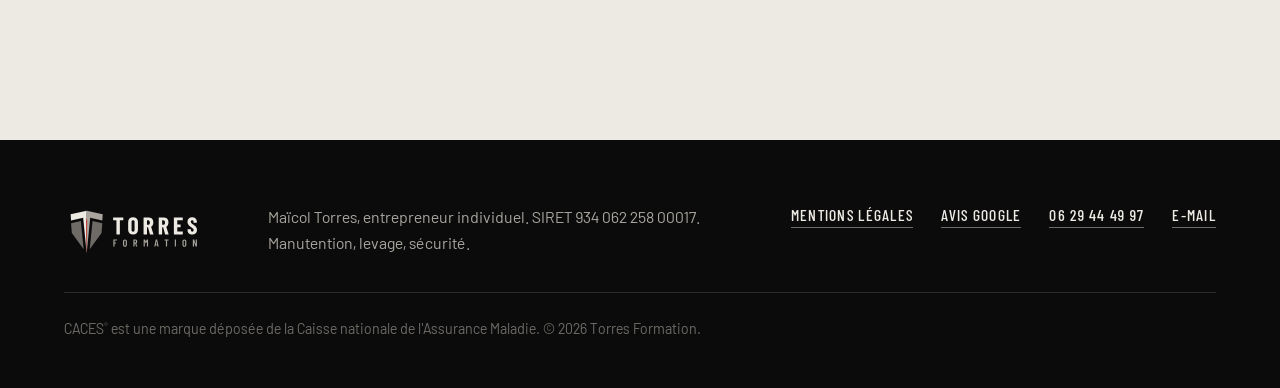
==== commit cb7b91a8: "Add files via upload" ====
--- a/index.html
+++ b/index.html
@@ -105,7 +105,7 @@
     <li class="engin" data-formation="Chariots élévateurs" tabindex="0" role="button" aria-label="Choisir la formation Chariots élévateurs"><svg viewBox="0 0 120 80" aria-hidden="true" focusable="false"><path fill="#6E6B66" d="M4 73h112v1.5H4z" opacity=".5"/><path fill="#A9A59E" d="M26 40V18h4v22zM54 40l4-22h4l-4 22z"/><path fill="#EDEAE4" d="M22 13h44v5H22z"/><path fill="#6E6B66" d="M33 40v-9h7v9z"/><path fill="#EDEAE4" d="M10 64V46l6-6h50v24z"/><path fill="#6E6B66" d="M10 64V46l6-6h8v24z"/><path fill="#A9A59E" d="M70 6h6v58h-6z"/><path class="pa" fill="#6E6B66" d="M76 38h4v26h-4z"/><path class="pa" fill="#C22A22" d="M80 60h28l3 4H80z"/><circle cx="25" cy="64" r="9" fill="#6E6B66"/><circle cx="25" cy="64" r="3.5" fill="#EDEAE4"/><circle cx="56" cy="64" r="9" fill="#6E6B66"/><circle cx="56" cy="64" r="3.5" fill="#EDEAE4"/></svg><h3>Chariots élévateurs</h3><p>Chariots frontaux, à mât rétractable, transpalettes à conducteur porté.</p><span class="engin__action" aria-hidden="true">Demander cette session</span></li>
     <li class="engin" data-formation="Gerbeurs à conducteur accompagnant" tabindex="0" role="button" aria-label="Choisir la formation Gerbeurs"><svg viewBox="0 0 120 80" aria-hidden="true" focusable="false"><path fill="#6E6B66" d="M4 73h112v1.5H4z" opacity=".5"/><path fill="#A9A59E" d="M62 4h6v62h-6z"/><path fill="#A9A59E" d="M37 31l4 4-24-17 3-4z"/><path fill="#EDEAE4" d="M10 12l11-3 1.5 4.5-11 3z"/><path fill="#EDEAE4" d="M34 66V34l4-4h24v36z"/><path fill="#6E6B66" d="M34 66V34l4-4h4v36z"/><path class="pa" fill="#6E6B66" d="M68 38h4v28h-4z"/><path class="pa" fill="#C22A22" d="M72 62h34l3 4H72z"/><circle cx="48" cy="67" r="6" fill="#6E6B66"/><circle cx="48" cy="67" r="2.2" fill="#EDEAE4"/><circle cx="100" cy="69.5" r="3.5" fill="#6E6B66"/></svg><h3>Gerbeurs</h3><p>Gerbeurs à conducteur accompagnant, conduits à pied.</p><span class="engin__action" aria-hidden="true">Demander cette session</span></li>
     <li class="engin" data-formation="Nacelles élévatrices" tabindex="0" role="button" aria-label="Choisir la formation Nacelles élévatrices"><svg viewBox="0 0 120 80" aria-hidden="true" focusable="false"><path fill="#6E6B66" d="M4 73h112v1.5H4z" opacity=".5"/><path fill="none" stroke="#A9A59E" stroke-width="4" d="M32 50l56-14M88 50L32 36M32 36l56-14M88 36L32 22"/><path fill="#EDEAE4" d="M16 62v-8l4-4h80l4 4v8z"/><path fill="#C22A22" d="M22 55h12v3H22z"/><circle cx="32" cy="65" r="8" fill="#6E6B66"/><circle cx="32" cy="65" r="3" fill="#EDEAE4"/><circle cx="88" cy="65" r="8" fill="#6E6B66"/><circle cx="88" cy="65" r="3" fill="#EDEAE4"/><path class="pa" fill="#EDEAE4" d="M22 18h76v4H22z"/><path class="pa" fill="none" stroke="#EDEAE4" stroke-width="2.5" d="M24 18V7h72v11M48 7v11M72 7v11"/></svg><h3>Nacelles élévatrices</h3><p>Nacelles à ciseaux et nacelles articulées.</p><span class="engin__action" aria-hidden="true">Demander cette session</span></li>
-    <li class="engin" data-formation="Engins de chantier" tabindex="0" role="button" aria-label="Choisir la formation Engins de chantier"><svg viewBox="0 0 120 80" aria-hidden="true" focusable="false"><path fill="#6E6B66" d="M4 73h112v1.5H4z" opacity=".5"/><rect x="6" y="58" width="58" height="15" rx="7.5" fill="#6E6B66"/><rect x="12" y="62" width="46" height="7" rx="3.5" fill="#A9A59E"/><circle cx="17" cy="65.5" r="2.2" fill="#6E6B66"/><circle cx="35" cy="65.5" r="2.2" fill="#6E6B66"/><circle cx="53" cy="65.5" r="2.2" fill="#6E6B66"/><path fill="#A9A59E" d="M44 48l22-30 7 2-19 30z"/><path fill="#A9A59E" d="M66 18l7 2 22 22-4.5 4-24.5-24z"/><path fill="#6E6B66" d="M56 31l17-9 1.5 2.5-17 9z"/><path class="pa" fill="#C22A22" d="M90 39l10-2c5 6 4 16-3 21l-13 5-2-3.5 8-4.5c4-3 4-9 0-16z"/><path class="pa" fill="#EDEAE4" d="M84 63l-7 2.5 1-3 5-1.8zM86 59.5l-6 2 1-2.8 4.5-1.5z"/><circle cx="92" cy="41" r="1.8" fill="#EDEAE4"/><path fill="#EDEAE4" d="M10 56V44l6-6h34v18z"/><path fill="#EDEAE4" d="M20 38V22l4-4h16l6 20z"/><path fill="#6E6B66" d="M24 34V24l2-2h12l4 12z"/><path fill="#6E6B66" d="M10 56V44l6-6h5v18z"/></svg><h3>Engins de chantier</h3><p>Mini-engins, pelles, chargeuses, chariots tout-terrain.</p><span class="engin__action" aria-hidden="true">Demander cette session</span></li>
+    <li class="engin" data-formation="Engins de chantier" tabindex="0" role="button" aria-label="Choisir la formation Engins de chantier"><svg viewBox="0 0 120 80" aria-hidden="true" focusable="false"><path fill="#6E6B66" d="M4 73h112v1.5H4z" opacity=".5"/><rect x="6" y="58" width="58" height="15" rx="7.5" fill="#6E6B66"/><rect x="12" y="62" width="46" height="7" rx="3.5" fill="#A9A59E"/><circle cx="17" cy="65.5" r="2.2" fill="#6E6B66"/><circle cx="35" cy="65.5" r="2.2" fill="#6E6B66"/><circle cx="53" cy="65.5" r="2.2" fill="#6E6B66"/><path fill="#A9A59E" d="M44 48l22-30 7 2-19 30z"/><path fill="#A9A59E" d="M66 18l7 2 22 22-4.5 4-24.5-24z"/><path fill="#6E6B66" d="M56 31l17-9 1.5 2.5-17 9z"/><g transform="translate(95 44) scale(.68) translate(-95 -44)"><path class="pa" fill="#C22A22" d="M90 39l10-2c5 6 4 16-3 21l-13 5-2-3.5 8-4.5c4-3 4-9 0-16z"/><path class="pa" fill="#EDEAE4" d="M84 63l-7 2.5 1-3 5-1.8zM86 59.5l-6 2 1-2.8 4.5-1.5z"/><circle cx="92" cy="41" r="1.8" fill="#EDEAE4"/></g><path fill="#EDEAE4" d="M10 56V44l6-6h34v18z"/><path fill="#EDEAE4" d="M20 38V22l4-4h16l6 20z"/><path fill="#6E6B66" d="M24 34V24l2-2h12l4 12z"/><path fill="#6E6B66" d="M10 56V44l6-6h5v18z"/></svg><h3>Engins de chantier</h3><p>Mini-engins, pelles, chargeuses, chariots tout-terrain.</p><span class="engin__action" aria-hidden="true">Demander cette session</span></li>
     <li class="engin" data-formation="Grues de chargement" tabindex="0" role="button" aria-label="Choisir la formation Grues de chargement"><svg viewBox="0 0 120 80" aria-hidden="true" focusable="false"><path fill="#6E6B66" d="M4 73h112v1.5H4z" opacity=".5"/><path fill="#A9A59E" d="M30 55h82v8H30z"/><path fill="#6E6B66" d="M34 55V30h8v25z"/><path fill="#EDEAE4" d="M36 31l5-6 63-13v6L43 35z"/><path class="pa" fill="none" stroke="#A9A59E" stroke-width="1.5" d="M101 17v16"/><path class="pa" fill="none" stroke="#C22A22" stroke-width="2.6" stroke-linecap="round" d="M101 33v5a4 4 0 1 1-6-3.4"/><path fill="#EDEAE4" d="M8 64V40l8-10h14v34z"/><path fill="#6E6B66" d="M13 42l5-7h7v7z"/><circle cx="19" cy="65" r="8" fill="#6E6B66"/><circle cx="19" cy="65" r="3" fill="#EDEAE4"/><circle cx="78" cy="65" r="8" fill="#6E6B66"/><circle cx="78" cy="65" r="3" fill="#EDEAE4"/><circle cx="96" cy="65" r="8" fill="#6E6B66"/><circle cx="96" cy="65" r="3" fill="#EDEAE4"/></svg><h3>Grues de chargement</h3><p>Grues auxiliaires sur camion, avec ou sans télécommande.</p><span class="engin__action" aria-hidden="true">Demander cette session</span></li>
     <li class="engin" data-formation="AIPR" tabindex="0" role="button" aria-label="Choisir la formation AIPR"><svg viewBox="0 0 120 80" aria-hidden="true" focusable="false"><path fill="#6E6B66" d="M4 28h33l8 20h30l8-20h33v46H4z"/><path fill="none" stroke="#A9A59E" stroke-width="3" stroke-linejoin="round" d="M4 28h33l8 20h30l8-20h33"/><path class="pa" fill="none" stroke="#C22A22" stroke-width="2.5" stroke-dasharray="6 4" d="M12 56h96"/><rect x="10" y="63" width="100" height="6" rx="3" fill="#EDEAE4"/><rect x="34" y="61" width="3" height="10" fill="#A9A59E"/><rect x="83" y="61" width="3" height="10" fill="#A9A59E"/><path fill="#C22A22" d="M60 5l19 33H41z"/><path fill="#0B0B0C" d="M60 11l14 24H46z"/><path fill="#EDEAE4" d="M61.5 15L55 24.5h4.8l-1.3 8 7.5-9.5h-4.8z"/></svg><h3>Travaux près des réseaux</h3><p>AIPR : opérateur, encadrant et concepteur.</p><span class="engin__action" aria-hidden="true">Demander cette session</span></li>
     <li class="engin" data-formation="Élingage" tabindex="0" role="button" aria-label="Choisir la formation Élingage"><svg viewBox="0 0 120 80" aria-hidden="true" focusable="false"><path fill="none" stroke="#A9A59E" stroke-width="2" d="M60 0v12"/><path fill="none" stroke="#EDEAE4" stroke-width="4" stroke-linecap="round" d="M60 12v6a6 6 0 1 1-6 6"/><path class="pa" fill="none" stroke="#C22A22" stroke-width="3" d="M60 28L30 48M60 28l30 20"/><path class="pa" fill="#EDEAE4" d="M24 48h72v22l-4 4H24z"/><path class="pa" fill="#A9A59E" d="M24 48h72v6H24z"/><path class="pa" fill="#6E6B66" d="M24 61h72v2H24z"/></svg><h3>Élingage</h3><p>Choix des accessoires, modes d'élingage, gestes de commandement.</p><span class="engin__action" aria-hidden="true">Demander cette session</span></li>
@@ -242,7 +242,7 @@
     <p>Basé à Saint-Lubin-des-Joncherets (28), à la jonction des trois régions.</p>
   </div>
   <div class="zone">
-  <svg class="radar" id="radar" viewBox="0 0 520 356" role="img" aria-label="Carte de la zone : les routes partent de Saint-Lubin-des-Joncherets vers Dreux, Paris, Évreux, Rouen, Le Havre, Caen, Chartres, Châteaudun, Orléans, Le Mans, Alençon et Beauvais"><circle class="radar__cercle radar__route" style="--d:0s;--l:1.6s" cx="255" cy="178" r="150"/><path class="radar__route radar__route--p" style="--d:0.35s;--l:1.75s" d="M255.0 178.0C253.9 177.4 250.0 180.0 248.4 174.7C246.8 169.4 245.8 152.6 245.5 146.1C245.2 139.6 246.7 139.3 246.9 135.8C247.1 132.3 247.5 129.2 246.9 125.3C246.3 121.4 244.2 116.7 243.3 112.5C242.4 108.3 243.8 104.1 241.7 100.0C239.6 95.9 235.1 91.4 230.8 88.1C226.5 84.8 222.6 80.3 216.1 80.3C209.6 80.3 199.8 85.8 191.9 88.1C184.1 90.4 172.8 93.3 169.0 94.3"/><path class="radar__route radar__route--p" style="--d:0.42s;--l:1.52s" d="M255.0 178.0C256.1 178.1 257.5 179.2 261.4 178.3C265.3 177.4 273.1 173.3 278.5 172.5C283.9 171.7 289.6 174.2 293.9 173.6C298.2 173.0 300.3 169.5 304.2 169.1C308.1 168.7 312.5 172.0 317.4 171.3C322.3 170.6 327.9 166.3 333.7 165.0C339.4 163.7 345.4 165.5 351.9 163.6C358.3 161.7 365.7 156.0 372.4 153.6C379.1 151.2 389.0 149.8 392.3 149.1"/><path class="radar__route radar__route--p" style="--d:0.49s;--l:1.17s" d="M255.0 178.0C256.1 178.1 259.6 175.7 261.4 178.3C263.2 180.9 264.5 188.1 266.0 193.5C267.5 198.9 268.0 204.4 270.3 210.5C272.6 216.6 275.2 223.4 280.0 230.2C284.8 237.0 295.5 244.5 299.0 251.3C302.5 258.1 300.8 267.9 301.2 271.2"/><path class="radar__route radar__route--p" style="--d:0.96s;--l:1.06s" d="M246.9 125.3C247.9 127.0 250.0 132.2 252.8 135.8C255.6 139.4 258.1 144.5 263.8 146.9C269.5 149.3 280.4 148.5 287.1 150.2C293.8 151.9 298.9 154.8 304.2 156.9C309.5 159.0 314.0 161.2 318.9 162.5C323.8 163.8 331.2 164.6 333.7 165.0"/><path class="radar__route radar__route--p" style="--d:1.24s;--l:1.19s" d="M241.7 100.0C238.3 101.7 228.5 108.4 221.2 110.3C213.9 112.2 205.5 110.1 197.7 111.4C189.9 112.7 181.6 115.5 174.3 118.1C167.0 120.7 160.4 125.1 153.7 126.9C146.9 128.7 137.1 128.5 133.8 128.8"/><path class="radar__route radar__route--p" style="--d:0.92s;--l:1.00s" d="M270.3 210.5C269.1 215.4 265.0 233.2 263.1 240.2C261.2 247.2 263.1 245.1 259.2 252.3C255.3 259.5 244.7 276.6 239.6 283.5C234.5 290.4 230.4 291.8 228.6 293.4"/><path class="radar__route radar__route--p" style="--d:0.92s;--l:1.15s" d="M270.3 210.5C265.6 211.8 250.0 215.7 241.8 218.0C233.6 220.3 226.7 221.1 221.2 224.6C215.7 228.1 216.4 233.2 208.8 239.1C201.2 245.0 181.2 256.6 175.7 260.1"/><path class="radar__route radar__route--p" style="--d:0.56s;--l:1.17s" d="M255.0 178.0C250.7 178.0 237.2 178.4 229.3 178.0C221.4 177.6 212.1 171.7 207.3 175.8C202.5 179.9 204.7 196.9 200.7 202.4C196.7 207.9 188.6 207.4 183.1 209.1C177.6 210.8 170.3 211.8 167.7 212.4"/><path class="radar__route radar__route--p" style="--d:1.24s;--l:1.48s" d="M241.7 100.0C240.6 103.0 239.8 113.6 235.2 118.1C230.6 122.6 218.9 123.4 213.9 126.9C208.9 130.4 210.2 131.7 205.1 139.1C200.0 146.5 188.4 162.4 183.1 171.3C177.8 180.2 176.1 185.6 173.5 192.4C170.9 199.2 168.7 209.1 167.7 212.4"/><path class="radar__route radar__route--p" style="--d:1.29s;--l:1.11s" d="M333.7 165.0C332.2 160.3 328.0 147.5 324.7 136.9C321.4 126.3 315.3 110.5 313.7 101.4C312.1 92.3 313.7 88.6 315.2 82.5C316.7 76.4 321.3 67.8 322.5 64.8"/><path class="radar__route radar__route--p" style="--d:1.29s;--l:0.97s" d="M333.7 165.0C334.8 169.2 335.9 181.8 340.1 190.2C344.4 198.6 354.6 205.9 359.2 215.7C363.8 225.5 366.5 243.4 368.0 249.0"/><path class="radar__route radar__route--m" style="--d:1.50s;--l:0.66s" d="M245.5 146.1C242.9 147.3 236.7 154.8 230.0 153.6C223.3 152.4 213.8 142.5 205.1 139.1C196.4 135.7 186.2 134.9 177.6 132.9C169.0 130.9 157.7 127.9 153.7 126.9"/><path class="radar__route radar__route--m" style="--d:1.60s;--l:0.34s" d="M261.4 178.3C262.3 176.0 265.3 171.2 266.7 164.7C268.1 158.2 270.5 142.1 270.0 139.1C269.5 136.1 264.8 145.6 263.8 146.9"/><path class="radar__route radar__route--m" style="--d:1.70s;--l:0.35s" d="M241.7 100.0C241.3 95.2 239.8 80.2 239.6 71.4C239.4 62.6 240.2 51.1 240.3 47.0"/><path class="radar__route radar__route--m" style="--d:2.40s;--l:0.27s" d="M169.0 94.3C174.0 97.0 194.4 107.4 199.2 110.3C204.0 113.2 197.9 111.2 197.7 111.4"/><path class="radar__route radar__route--m" style="--d:1.90s;--l:0.37s" d="M246.9 125.3C250.8 127.6 263.5 137.0 270.0 139.1C276.5 141.2 282.9 136.2 285.8 138.0C288.7 139.8 286.9 148.2 287.1 150.2"/><path class="radar__route radar__route--m" style="--d:2.00s;--l:0.16s" d="M287.1 150.2C285.7 153.9 279.9 168.8 278.5 172.5"/><path class="radar__route radar__route--m" style="--d:2.10s;--l:0.33s" d="M270.3 210.5C273.6 210.3 282.0 208.8 290.2 209.1C298.4 209.3 314.8 211.5 319.7 212.0"/><path class="radar__route radar__route--m" style="--d:2.20s;--l:0.38s" d="M270.3 210.5C272.6 207.5 280.2 196.0 284.4 192.4C288.6 188.8 292.1 192.6 295.4 188.7C298.7 184.8 302.7 172.4 304.2 169.1"/><path class="radar__route radar__route--m" style="--d:2.30s;--l:0.33s" d="M259.2 252.3C262.4 252.1 271.5 248.2 278.5 251.3C285.5 254.5 297.4 267.9 301.2 271.2"/><path class="radar__route radar__route--m" style="--d:2.63s;--l:0.61s" d="M167.7 212.4C166.6 209.2 162.3 199.3 161.0 193.5C159.7 187.7 162.0 182.8 159.6 177.4C157.2 172.0 150.7 168.9 146.4 160.8C142.1 152.7 135.9 134.1 133.8 128.8"/><path class="radar__route radar__route--m" style="--d:2.50s;--l:0.16s" d="M207.3 175.8C205.1 175.4 198.1 174.3 194.1 173.6C190.1 172.8 184.9 171.7 183.1 171.3"/><path class="radar__route radar__route--m" style="--d:2.60s;--l:0.49s" d="M333.7 165.0C330.3 161.7 317.7 152.4 313.4 145.1C309.1 137.8 307.8 128.7 307.8 121.4C307.9 114.1 312.7 104.7 313.7 101.4"/><path class="radar__route radar__route--m" style="--d:2.70s;--l:0.54s" d="M333.7 165.0C336.1 162.3 345.3 155.4 348.2 149.1C351.1 142.8 348.1 136.2 351.2 126.9C354.3 117.7 364.0 99.1 366.6 93.6"/><path class="radar__route radar__route--m" style="--d:3.02s;--l:0.47s" d="M372.4 153.6C372.0 156.6 372.9 163.5 370.2 171.3C367.5 179.1 361.3 197.0 356.3 200.2C351.3 203.3 342.8 191.9 340.1 190.2"/><path class="radar__route radar__route--m" style="--d:4.76s;--l:0.11s" d="M356.3 200.2C356.8 202.8 358.7 213.1 359.2 215.7"/><path class="radar__route radar__route--m" style="--d:3.93s;--l:0.40s" d="M319.7 212.0C321.4 214.5 328.8 221.9 329.9 226.8C331.0 231.7 323.8 235.8 326.2 241.3C328.6 246.9 341.4 257.0 344.5 260.1"/><path class="radar__route radar__route--m" style="--d:3.67s;--l:0.32s" d="M175.7 260.1C174.5 255.5 169.7 240.4 168.4 232.4C167.1 224.4 167.8 215.7 167.7 212.4"/><path class="radar__route radar__route--m" style="--d:3.20s;--l:0.20s" d="M221.2 224.6C217.8 220.9 204.1 206.1 200.7 202.4"/><path class="radar__route radar__route--m" style="--d:3.56s;--l:0.42s" d="M239.6 283.5C244.8 282.4 260.8 278.9 271.1 276.8C281.4 274.8 296.2 272.1 301.2 271.2"/><path class="radar__route radar__route--m" style="--d:3.90s;--l:0.29s" d="M177.6 132.9C176.7 136.5 171.2 148.3 172.1 154.7C173.0 161.1 181.3 168.5 183.1 171.3"/><path class="radar__route radar__route--m" style="--d:4.43s;--l:0.18s" d="M133.8 128.8C129.8 127.0 113.7 119.9 109.7 118.1"/><path class="radar__route radar__route--m" style="--d:4.53s;--l:0.33s" d="M319.7 212.0C322.0 204.2 331.4 172.8 333.7 165.0"/><path class="radar__route radar__route--m" style="--d:3.70s;--l:0.30s" d="M299.0 251.3C302.4 244.8 316.2 218.6 319.7 212.0"/><path class="radar__route radar__route--m" style="--d:4.73s;--l:0.22s" d="M295.4 188.7C293.3 191.0 287.1 198.8 282.9 202.4C278.7 206.0 272.4 209.2 270.3 210.5"/><path class="radar__route radar__route--m" style="--d:3.90s;--l:0.27s" d="M229.3 178.0C228.3 180.2 228.2 187.2 223.4 191.3C218.6 195.4 204.5 200.6 200.7 202.4"/><g class="radar__ville" style="--d:0.49s"><circle cx="261.4" cy="178.3" r="3.6"/><text x="270.4" y="182.3">Dreux</text></g><g class="radar__ville" style="--d:0.92s"><circle cx="270.3" cy="210.5" r="3.6"/><text x="279.3" y="214.5">Chartres</text></g><g class="radar__ville" style="--d:0.74s"><circle cx="245.5" cy="146.1" r="3.6"/><text x="236.5" y="150.1" text-anchor="end">Évreux</text></g><g class="radar__ville" style="--d:1.29s"><circle cx="333.7" cy="165.0" r="3.6"/><text x="342.7" y="169.0">Paris</text></g><g class="radar__ville" style="--d:1.24s"><circle cx="241.7" cy="100.0" r="3.6"/><text x="232.7" y="104.0" text-anchor="end">Rouen</text></g><g class="radar__ville" style="--d:2.43s"><circle cx="133.8" cy="128.8" r="3.6"/><text x="124.80000000000001" y="132.8" text-anchor="end">Caen</text></g><g class="radar__ville" style="--d:2.10s"><circle cx="169.0" cy="94.3" r="3.6"/><text x="160.0" y="98.3" text-anchor="end">Le Havre</text></g><g class="radar__ville" style="--d:1.73s"><circle cx="167.7" cy="212.4" r="3.6"/><text x="158.7" y="216.4" text-anchor="end">Alençon</text></g><g class="radar__ville" style="--d:1.37s"><circle cx="259.2" cy="252.3" r="3.6"/><text x="268.2" y="256.3">Châteaudun</text></g><g class="radar__ville" style="--d:1.66s"><circle cx="301.2" cy="271.2" r="3.6"/><text x="310.2" y="275.2">Orléans</text></g><g class="radar__ville" style="--d:2.07s"><circle cx="175.7" cy="260.1" r="3.6"/><text x="166.7" y="264.1" text-anchor="end">Le Mans</text></g><g class="radar__ville" style="--d:1.99s"><circle cx="313.7" cy="101.4" r="3.6"/><text x="322.7" y="105.4">Beauvais</text></g><g class="radar__base"><circle class="radar__pouls" cx="255" cy="178" r="5"/><circle cx="255" cy="178" r="5.5"/><text x="241" y="182" text-anchor="end">Saint-Lubin-des-Joncherets</text></g></svg>
+  <svg class="radar" id="radar" viewBox="0 0 520 356" role="img" aria-label="Carte de la zone : les routes partent de Saint-Lubin-des-Joncherets vers Dreux, Paris, Évreux, Rouen, Le Havre, Caen, Chartres, Châteaudun, Orléans, Le Mans, Alençon et Beauvais"><defs><clipPath id="radar-clip"><circle cx="255" cy="178" r="150"/></clipPath></defs><circle class="radar__cercle radar__route" style="--d:0s;--l:1.6s" cx="255" cy="178" r="150"/><g clip-path="url(#radar-clip)"><path class="radar__route radar__route--p" style="--d:0.35s;--l:1.75s" d="M255.0 178.0C253.9 177.4 250.0 180.0 248.4 174.7C246.8 169.4 245.8 152.6 245.5 146.1C245.2 139.6 246.7 139.3 246.9 135.8C247.1 132.3 247.5 129.2 246.9 125.3C246.3 121.4 244.2 116.7 243.3 112.5C242.4 108.3 243.8 104.1 241.7 100.0C239.6 95.9 235.1 91.4 230.8 88.1C226.5 84.8 222.6 80.3 216.1 80.3C209.6 80.3 199.8 85.8 191.9 88.1C184.1 90.4 172.8 93.3 169.0 94.3"/><path class="radar__route radar__route--p" style="--d:0.42s;--l:1.52s" d="M255.0 178.0C256.1 178.1 257.5 179.2 261.4 178.3C265.3 177.4 273.1 173.3 278.5 172.5C283.9 171.7 289.6 174.2 293.9 173.6C298.2 173.0 300.3 169.5 304.2 169.1C308.1 168.7 312.5 172.0 317.4 171.3C322.3 170.6 327.9 166.3 333.7 165.0C339.4 163.7 345.4 165.5 351.9 163.6C358.3 161.7 365.7 156.0 372.4 153.6C379.1 151.2 389.0 149.8 392.3 149.1"/><path class="radar__route radar__route--p" style="--d:0.49s;--l:1.17s" d="M255.0 178.0C256.1 178.1 259.6 175.7 261.4 178.3C263.2 180.9 264.5 188.1 266.0 193.5C267.5 198.9 268.0 204.4 270.3 210.5C272.6 216.6 275.2 223.4 280.0 230.2C284.8 237.0 295.5 244.5 299.0 251.3C302.5 258.1 300.8 267.9 301.2 271.2"/><path class="radar__route radar__route--p" style="--d:0.96s;--l:1.06s" d="M246.9 125.3C247.9 127.0 250.0 132.2 252.8 135.8C255.6 139.4 258.1 144.5 263.8 146.9C269.5 149.3 280.4 148.5 287.1 150.2C293.8 151.9 298.9 154.8 304.2 156.9C309.5 159.0 314.0 161.2 318.9 162.5C323.8 163.8 331.2 164.6 333.7 165.0"/><path class="radar__route radar__route--p" style="--d:1.24s;--l:1.19s" d="M241.7 100.0C238.3 101.7 228.5 108.4 221.2 110.3C213.9 112.2 205.5 110.1 197.7 111.4C189.9 112.7 181.6 115.5 174.3 118.1C167.0 120.7 160.4 125.1 153.7 126.9C146.9 128.7 137.1 128.5 133.8 128.8"/><path class="radar__route radar__route--p" style="--d:0.92s;--l:1.00s" d="M270.3 210.5C269.1 215.4 265.0 233.2 263.1 240.2C261.2 247.2 263.1 245.1 259.2 252.3C255.3 259.5 244.7 276.6 239.6 283.5C234.5 290.4 230.4 291.8 228.6 293.4"/><path class="radar__route radar__route--p" style="--d:0.92s;--l:1.15s" d="M270.3 210.5C265.6 211.8 250.0 215.7 241.8 218.0C233.6 220.3 226.7 221.1 221.2 224.6C215.7 228.1 216.4 233.2 208.8 239.1C201.2 245.0 181.2 256.6 175.7 260.1"/><path class="radar__route radar__route--p" style="--d:0.56s;--l:1.17s" d="M255.0 178.0C250.7 178.0 237.2 178.4 229.3 178.0C221.4 177.6 212.1 171.7 207.3 175.8C202.5 179.9 204.7 196.9 200.7 202.4C196.7 207.9 188.6 207.4 183.1 209.1C177.6 210.8 170.3 211.8 167.7 212.4"/><path class="radar__route radar__route--p" style="--d:1.24s;--l:1.48s" d="M241.7 100.0C240.6 103.0 239.8 113.6 235.2 118.1C230.6 122.6 218.9 123.4 213.9 126.9C208.9 130.4 210.2 131.7 205.1 139.1C200.0 146.5 188.4 162.4 183.1 171.3C177.8 180.2 176.1 185.6 173.5 192.4C170.9 199.2 168.7 209.1 167.7 212.4"/><path class="radar__route radar__route--p" style="--d:1.29s;--l:1.11s" d="M333.7 165.0C332.2 160.3 328.0 147.5 324.7 136.9C321.4 126.3 315.3 110.5 313.7 101.4C312.1 92.3 313.7 88.6 315.2 82.5C316.7 76.4 321.3 67.8 322.5 64.8"/><path class="radar__route radar__route--p" style="--d:1.29s;--l:0.97s" d="M333.7 165.0C334.8 169.2 335.9 181.8 340.1 190.2C344.4 198.6 354.6 205.9 359.2 215.7C363.8 225.5 366.5 243.4 368.0 249.0"/><path class="radar__route radar__route--m" style="--d:1.50s;--l:0.66s" d="M245.5 146.1C242.9 147.3 236.7 154.8 230.0 153.6C223.3 152.4 213.8 142.5 205.1 139.1C196.4 135.7 186.2 134.9 177.6 132.9C169.0 130.9 157.7 127.9 153.7 126.9"/><path class="radar__route radar__route--m" style="--d:1.60s;--l:0.34s" d="M261.4 178.3C262.3 176.0 265.3 171.2 266.7 164.7C268.1 158.2 270.5 142.1 270.0 139.1C269.5 136.1 264.8 145.6 263.8 146.9"/><path class="radar__route radar__route--m" style="--d:1.70s;--l:0.35s" d="M241.7 100.0C241.3 95.2 239.8 80.2 239.6 71.4C239.4 62.6 240.2 51.1 240.3 47.0"/><path class="radar__route radar__route--m" style="--d:2.40s;--l:0.27s" d="M169.0 94.3C174.0 97.0 194.4 107.4 199.2 110.3C204.0 113.2 197.9 111.2 197.7 111.4"/><path class="radar__route radar__route--m" style="--d:1.90s;--l:0.37s" d="M246.9 125.3C250.8 127.6 263.5 137.0 270.0 139.1C276.5 141.2 282.9 136.2 285.8 138.0C288.7 139.8 286.9 148.2 287.1 150.2"/><path class="radar__route radar__route--m" style="--d:2.00s;--l:0.16s" d="M287.1 150.2C285.7 153.9 279.9 168.8 278.5 172.5"/><path class="radar__route radar__route--m" style="--d:2.10s;--l:0.33s" d="M270.3 210.5C273.6 210.3 282.0 208.8 290.2 209.1C298.4 209.3 314.8 211.5 319.7 212.0"/><path class="radar__route radar__route--m" style="--d:2.20s;--l:0.38s" d="M270.3 210.5C272.6 207.5 280.2 196.0 284.4 192.4C288.6 188.8 292.1 192.6 295.4 188.7C298.7 184.8 302.7 172.4 304.2 169.1"/><path class="radar__route radar__route--m" style="--d:2.30s;--l:0.33s" d="M259.2 252.3C262.4 252.1 271.5 248.2 278.5 251.3C285.5 254.5 297.4 267.9 301.2 271.2"/><path class="radar__route radar__route--m" style="--d:2.63s;--l:0.61s" d="M167.7 212.4C166.6 209.2 162.3 199.3 161.0 193.5C159.7 187.7 162.0 182.8 159.6 177.4C157.2 172.0 150.7 168.9 146.4 160.8C142.1 152.7 135.9 134.1 133.8 128.8"/><path class="radar__route radar__route--m" style="--d:2.50s;--l:0.16s" d="M207.3 175.8C205.1 175.4 198.1 174.3 194.1 173.6C190.1 172.8 184.9 171.7 183.1 171.3"/><path class="radar__route radar__route--m" style="--d:2.60s;--l:0.49s" d="M333.7 165.0C330.3 161.7 317.7 152.4 313.4 145.1C309.1 137.8 307.8 128.7 307.8 121.4C307.9 114.1 312.7 104.7 313.7 101.4"/><path class="radar__route radar__route--m" style="--d:2.70s;--l:0.54s" d="M333.7 165.0C336.1 162.3 345.3 155.4 348.2 149.1C351.1 142.8 348.1 136.2 351.2 126.9C354.3 117.7 364.0 99.1 366.6 93.6"/><path class="radar__route radar__route--m" style="--d:3.02s;--l:0.47s" d="M372.4 153.6C372.0 156.6 372.9 163.5 370.2 171.3C367.5 179.1 361.3 197.0 356.3 200.2C351.3 203.3 342.8 191.9 340.1 190.2"/><path class="radar__route radar__route--m" style="--d:4.76s;--l:0.11s" d="M356.3 200.2C356.8 202.8 358.7 213.1 359.2 215.7"/><path class="radar__route radar__route--m" style="--d:3.93s;--l:0.40s" d="M319.7 212.0C321.4 214.5 328.8 221.9 329.9 226.8C331.0 231.7 323.8 235.8 326.2 241.3C328.6 246.9 341.4 257.0 344.5 260.1"/><path class="radar__route radar__route--m" style="--d:3.67s;--l:0.32s" d="M175.7 260.1C174.5 255.5 169.7 240.4 168.4 232.4C167.1 224.4 167.8 215.7 167.7 212.4"/><path class="radar__route radar__route--m" style="--d:3.20s;--l:0.20s" d="M221.2 224.6C217.8 220.9 204.1 206.1 200.7 202.4"/><path class="radar__route radar__route--m" style="--d:3.56s;--l:0.42s" d="M239.6 283.5C244.8 282.4 260.8 278.9 271.1 276.8C281.4 274.8 296.2 272.1 301.2 271.2"/><path class="radar__route radar__route--m" style="--d:3.90s;--l:0.29s" d="M177.6 132.9C176.7 136.5 171.2 148.3 172.1 154.7C173.0 161.1 181.3 168.5 183.1 171.3"/><path class="radar__route radar__route--m" style="--d:4.43s;--l:0.18s" d="M133.8 128.8C129.8 127.0 113.7 119.9 109.7 118.1"/><path class="radar__route radar__route--m" style="--d:4.53s;--l:0.33s" d="M319.7 212.0C322.0 204.2 331.4 172.8 333.7 165.0"/><path class="radar__route radar__route--m" style="--d:3.70s;--l:0.30s" d="M299.0 251.3C302.4 244.8 316.2 218.6 319.7 212.0"/><path class="radar__route radar__route--m" style="--d:4.73s;--l:0.22s" d="M295.4 188.7C293.3 191.0 287.1 198.8 282.9 202.4C278.7 206.0 272.4 209.2 270.3 210.5"/><path class="radar__route radar__route--m" style="--d:3.90s;--l:0.27s" d="M229.3 178.0C228.3 180.2 228.2 187.2 223.4 191.3C218.6 195.4 204.5 200.6 200.7 202.4"/></g><g class="radar__ville" style="--d:0.49s"><circle cx="261.4" cy="178.3" r="3.6"/><text x="270.4" y="182.3">Dreux</text></g><g class="radar__ville" style="--d:0.92s"><circle cx="270.3" cy="210.5" r="3.6"/><text x="279.3" y="214.5">Chartres</text></g><g class="radar__ville" style="--d:0.74s"><circle cx="245.5" cy="146.1" r="3.6"/><text x="236.5" y="150.1" text-anchor="end">Évreux</text></g><g class="radar__ville" style="--d:1.29s"><circle cx="333.7" cy="165.0" r="3.6"/><text x="342.7" y="169.0">Paris</text></g><g class="radar__ville" style="--d:1.24s"><circle cx="241.7" cy="100.0" r="3.6"/><text x="232.7" y="104.0" text-anchor="end">Rouen</text></g><g class="radar__ville" style="--d:2.43s"><circle cx="133.8" cy="128.8" r="3.6"/><text x="124.80000000000001" y="132.8" text-anchor="end">Caen</text></g><g class="radar__ville" style="--d:2.10s"><circle cx="169.0" cy="94.3" r="3.6"/><text x="160.0" y="98.3" text-anchor="end">Le Havre</text></g><g class="radar__ville" style="--d:1.73s"><circle cx="167.7" cy="212.4" r="3.6"/><text x="158.7" y="216.4" text-anchor="end">Alençon</text></g><g class="radar__ville" style="--d:1.37s"><circle cx="259.2" cy="252.3" r="3.6"/><text x="268.2" y="256.3">Châteaudun</text></g><g class="radar__ville" style="--d:1.66s"><circle cx="301.2" cy="271.2" r="3.6"/><text x="310.2" y="275.2">Orléans</text></g><g class="radar__ville" style="--d:2.07s"><circle cx="175.7" cy="260.1" r="3.6"/><text x="166.7" y="264.1" text-anchor="end">Le Mans</text></g><g class="radar__ville" style="--d:1.99s"><circle cx="313.7" cy="101.4" r="3.6"/><text x="322.7" y="105.4">Beauvais</text></g><g class="radar__base"><circle class="radar__pouls" cx="255" cy="178" r="5"/><circle cx="255" cy="178" r="5.5"/><text x="241" y="182" text-anchor="end">Saint-Lubin-des-Joncherets</text></g></svg>
   <ul class="regions">
     <li><h3>Île-de-France</h3><p>Paris, Yvelines, Essonne, Hauts-de-Seine, Val-d'Oise, Seine-et-Marne, Seine-Saint-Denis, Val-de-Marne</p></li>
     <li><h3>Eure-et-Loir</h3><p>Dreux, Chartres, Châteaudun, Nogent-le-Rotrou et alentours</p></li>
--- a/css/style.css
+++ b/css/style.css
@@ -87,6 +87,8 @@
 .accueil__visuel{position:relative;height:min(84svh,50rem);min-height:22rem}
 .accueil__affiche,.accueil__scene{position:absolute;inset:0;width:100%;height:100%}
 .accueil__affiche{object-fit:contain;padding:4%}
+.accueil__texte{position:relative;z-index:2}
+.accueil__scene{inset:auto;left:-20%;top:-16%;width:140%;height:132%}
 /* Avec JavaScript, le logo statique reste caché : il ne sert que si la 3D est impossible (pas de logo fini avant l'animation). */
 .js .accueil__affiche{visibility:hidden}
 .js .accueil__visuel.sans-3d .accueil__affiche{visibility:visible;animation:parait .6s ease both}
@@ -263,6 +265,7 @@
   .accueil{grid-template-columns:1fr;padding-top:5.5rem;gap:0;align-content:start}
   .accueil__visuel{order:-1;height:38svh;min-height:15rem}
   .accueil__titre{font-size:clamp(2.5rem,11.5vw,4rem)}
+  .accueil__scene{left:0;top:-10%;width:100%;height:120%}
   .bloc__tete{grid-template-columns:1fr}
   .engins{grid-template-columns:repeat(2,minmax(0,1fr))}
   .engin{padding:1.4rem 1rem 1.3rem}
@@ -362,10 +365,10 @@
 .radar__axe{fill:none;stroke:var(--filet);stroke-width:1;stroke-dasharray:2 5}
 .radar__km{font:500 9px var(--titres);letter-spacing:.12em;fill:var(--discret);text-transform:uppercase}
 .radar__route{fill:none;stroke-linejoin:round}
-.radar__route--p{stroke:var(--rouge);stroke-width:2}
-.radar__route--m{stroke:var(--encre);stroke-opacity:.6;stroke-width:1}
+.radar__route--p{stroke:var(--rouge);stroke-width:2.2;stroke-linecap:round}
+.radar__route--m{stroke:var(--encre);stroke-opacity:.55;stroke-width:1;stroke-linecap:round}
 .radar__ville circle{fill:var(--encre)}
-.radar__ville text{font:500 11px var(--titres);letter-spacing:.06em;fill:var(--doux);text-transform:uppercase}
+.radar__ville text{font:500 11px var(--titres);letter-spacing:.06em;fill:var(--doux);text-transform:uppercase;paint-order:stroke;stroke:var(--fond);stroke-width:4px;stroke-linejoin:round}
 .radar__base circle{fill:var(--rouge)}
 .radar__base text{font:700 12px var(--titres);letter-spacing:.08em;fill:var(--encre);text-transform:uppercase}
 .radar__pouls{fill:none!important;stroke:var(--rouge);stroke-width:1.5;transform-box:fill-box;transform-origin:center;animation:pouls 2.6s ease-out infinite}
@@ -375,9 +378,7 @@
 html:not(.js) .radar__route{stroke-dasharray:none}
 .js .radar .radar__ville{opacity:0;transform-box:fill-box;transform-origin:center}
 .js .radar.est-vu .radar__ville{animation:ville .5s var(--elan) var(--d) forwards}
-@keyframes ville{from{opacity:0}to{opacity:1}}
-.js .radar .radar__cercle{transform-box:view-box;transform-origin:255px 178px;transform:scale(.2);opacity:0;transition:transform 1s var(--elan),opacity .6s}
-.js .radar.est-vu .radar__cercle{transform:none;opacity:1}
+@keyframes ville{from{opacity:0;transform:translateY(4px)}to{opacity:1;transform:none}}
 
 /* ---------- Apparitions au défilement ---------- */
 .js .r{opacity:0;transform:translateY(1.4rem)}
